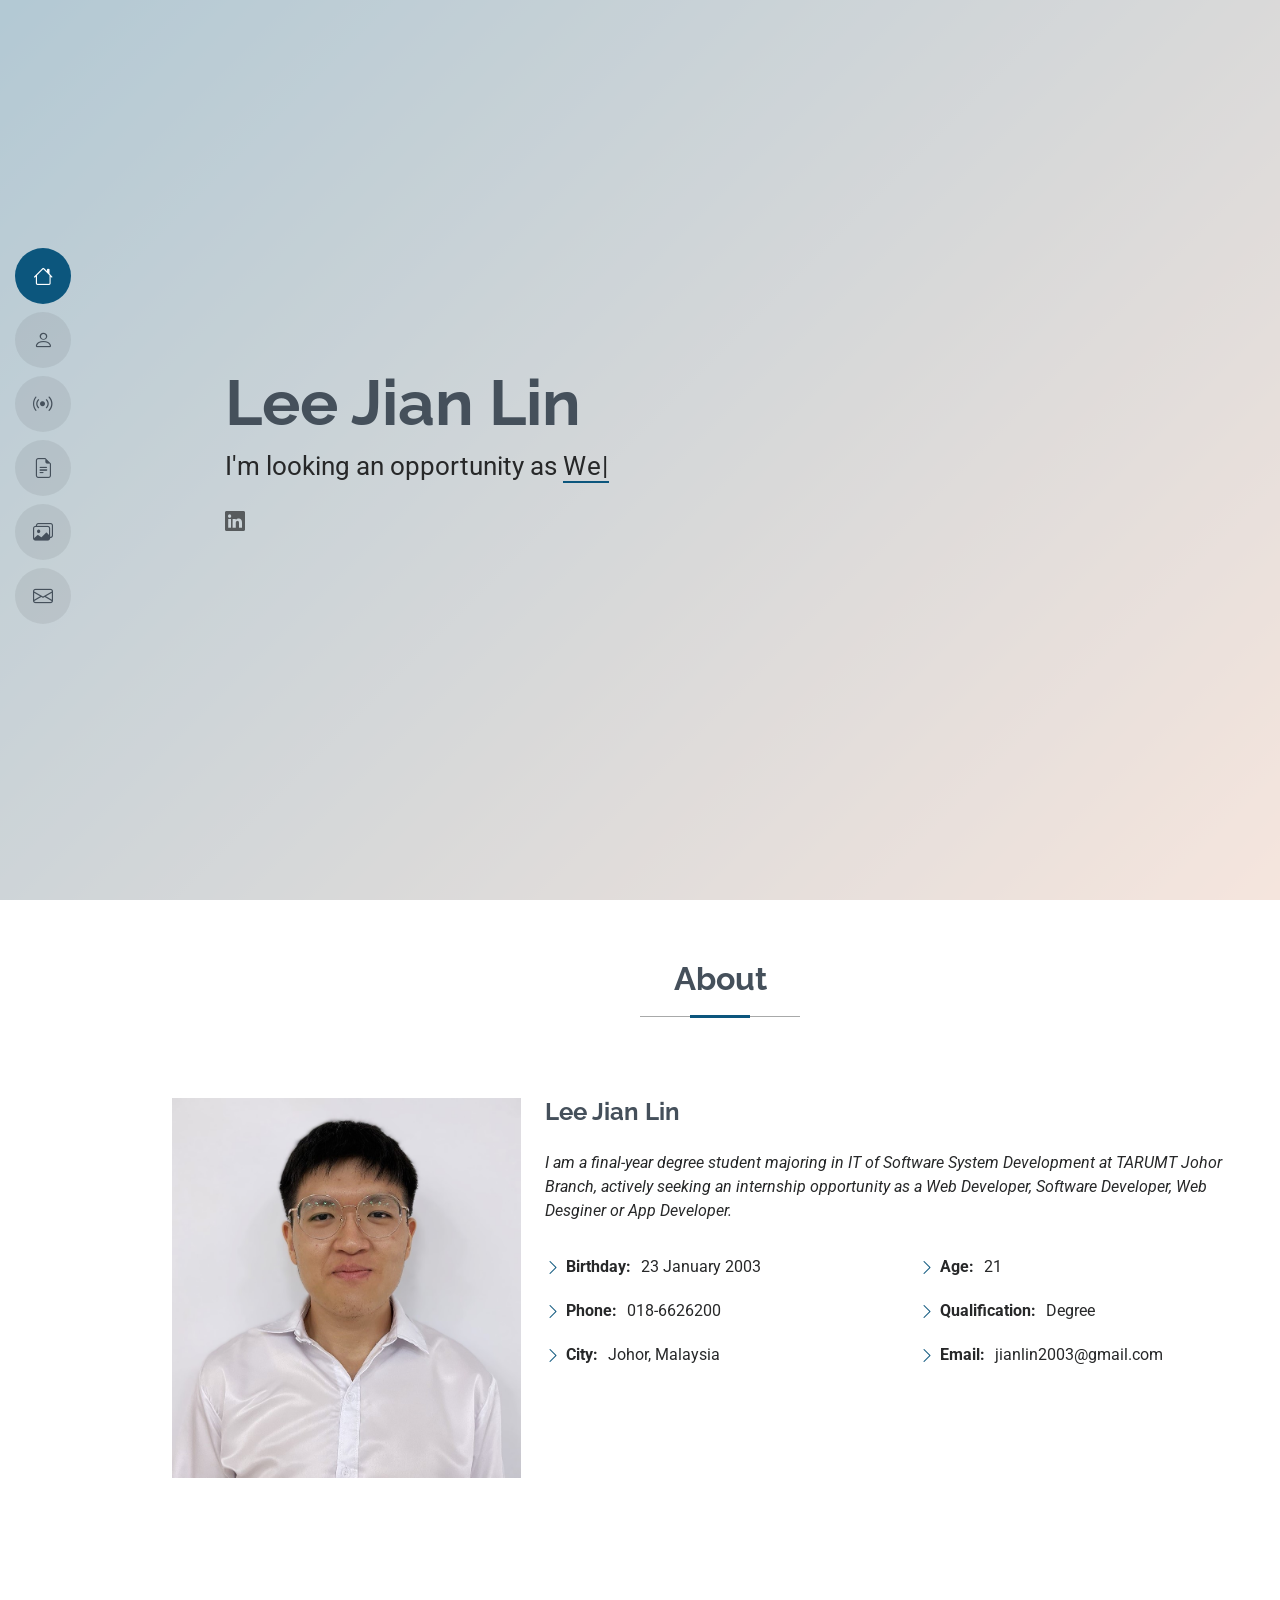
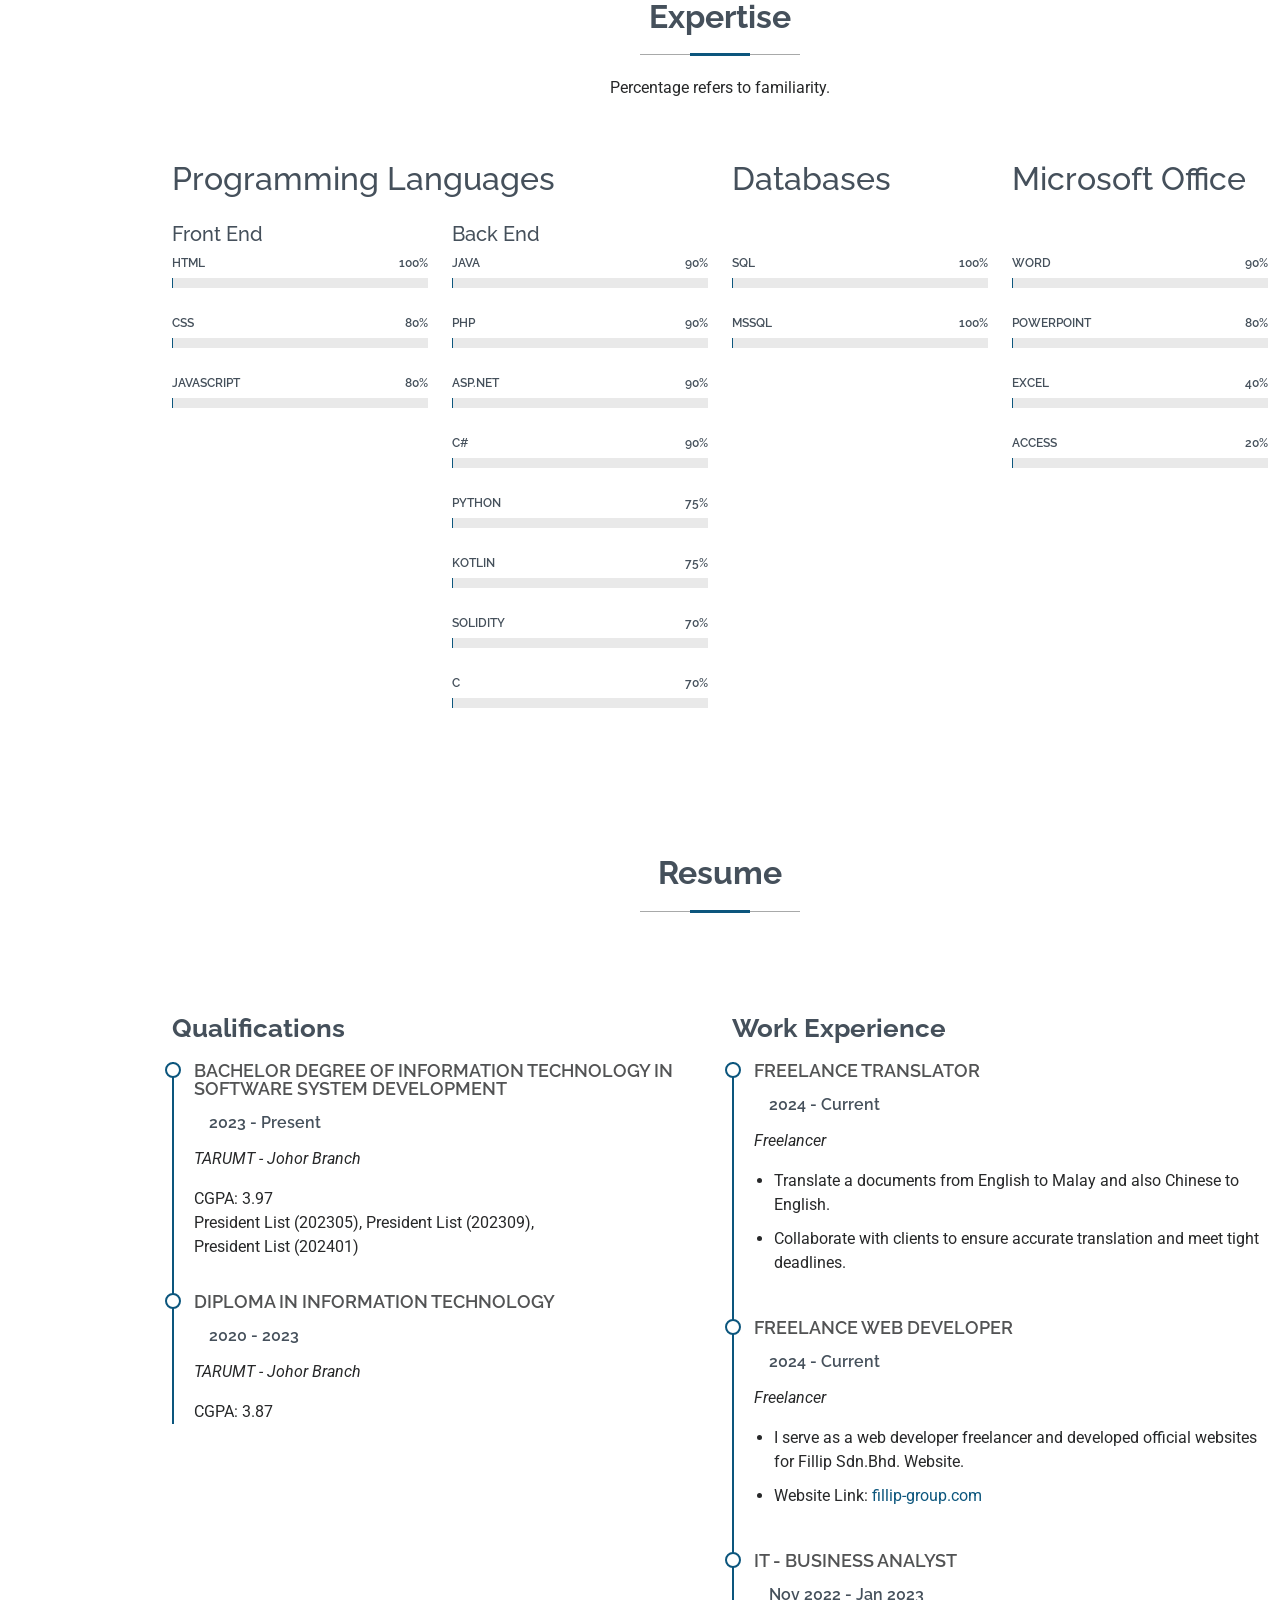
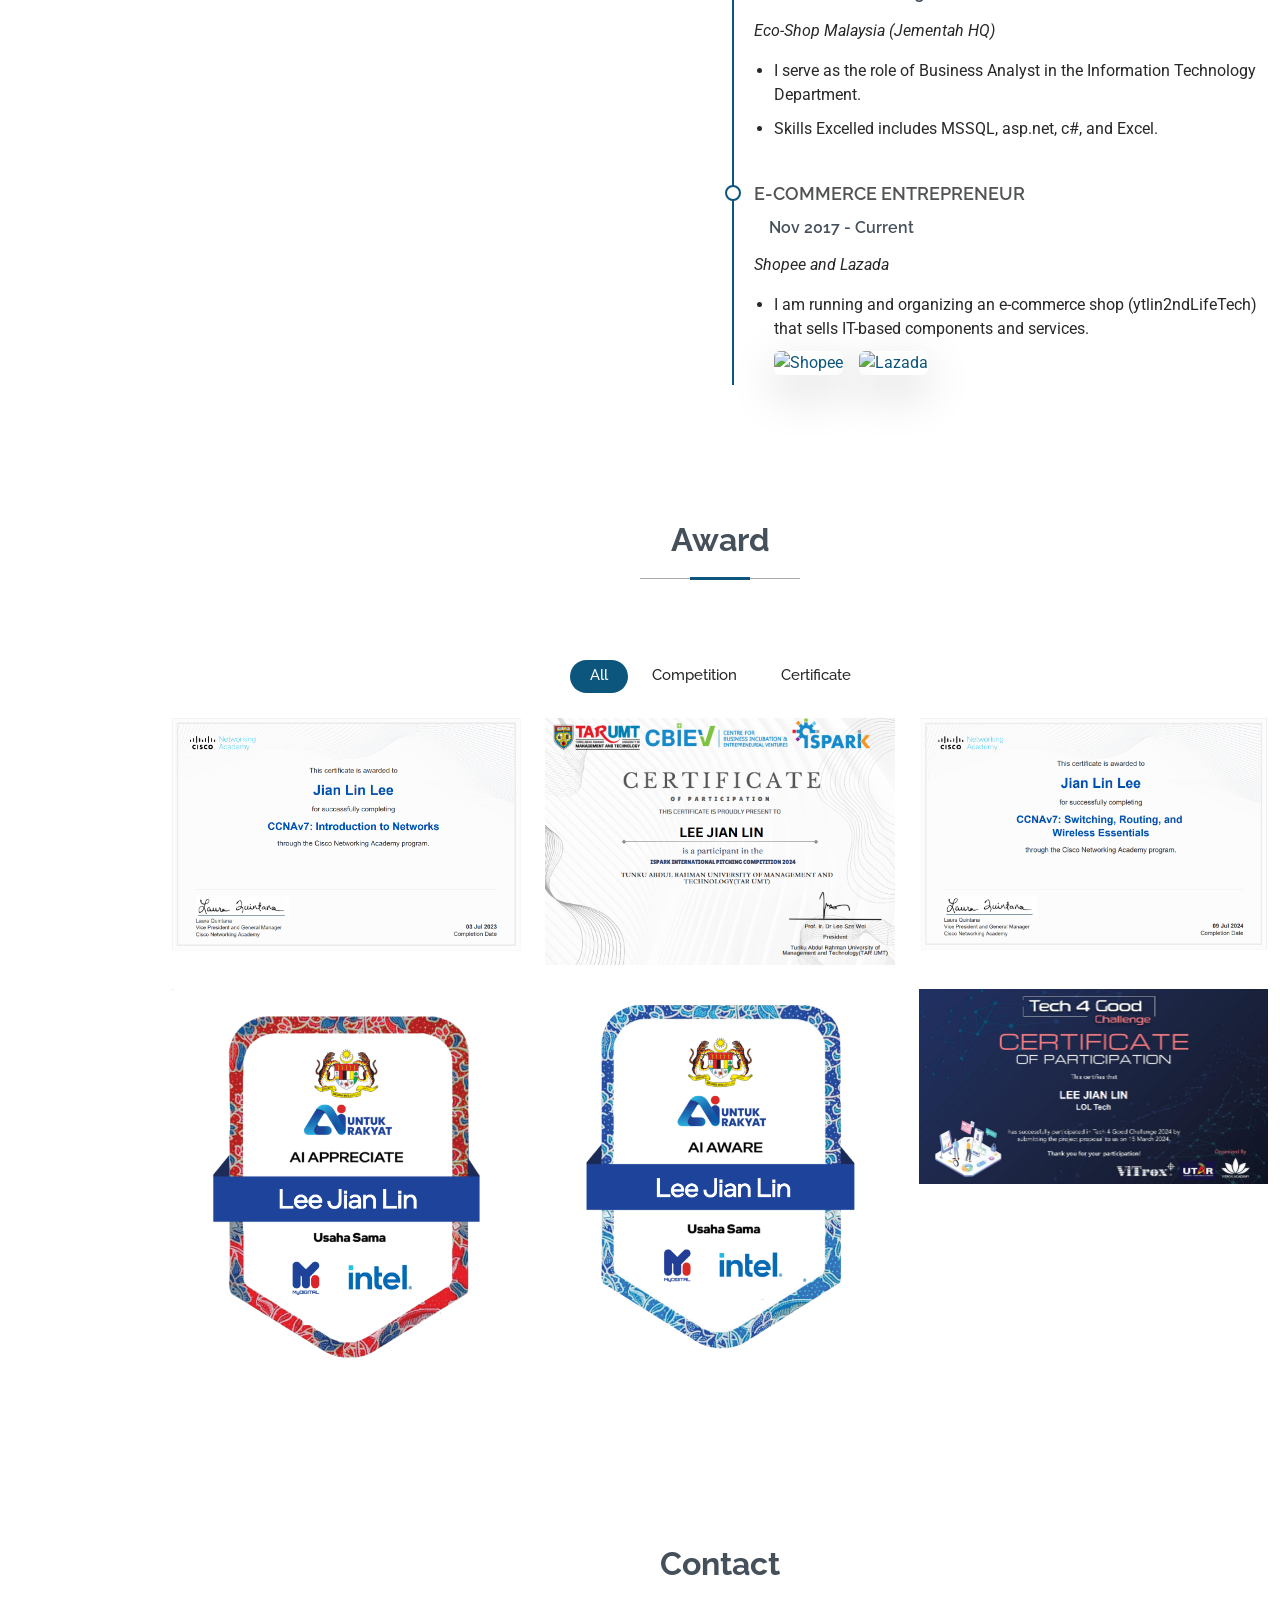
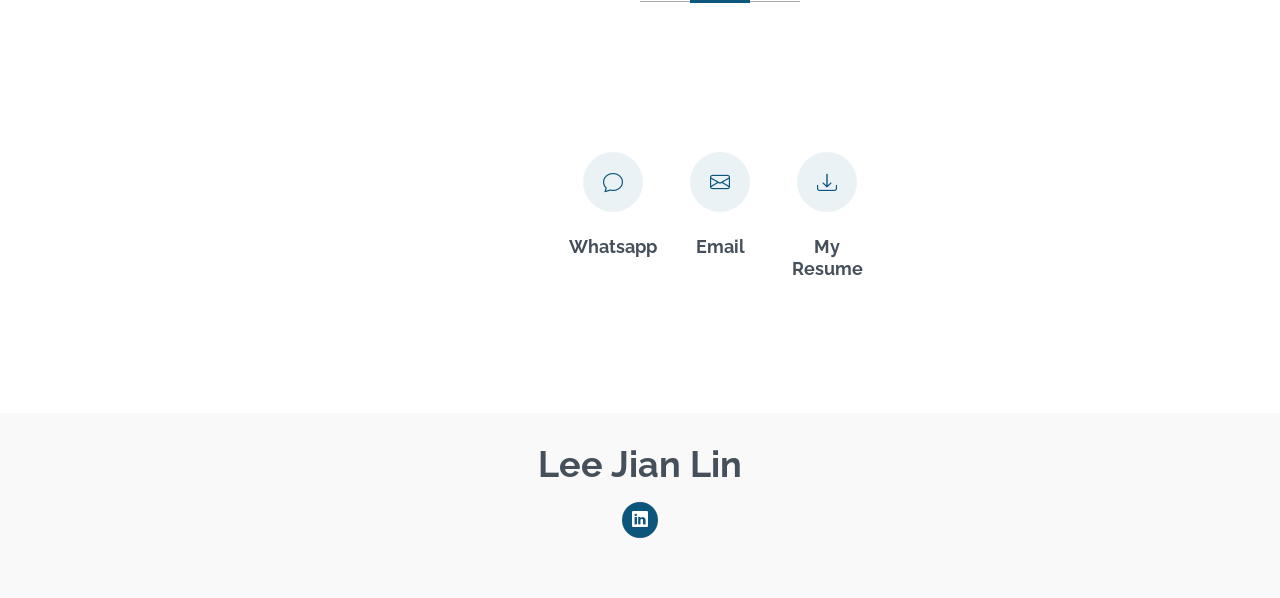
==== index.html @ 66d87996 "path update" ====
<!DOCTYPE html>
<html lang="en">

<head>
  <meta charset="utf-8">
  <meta content="width=device-width, initial-scale=1.0" name="viewport">
  <title>Jian Lin's Resume</title>
  <meta content="" name="description">
  <meta content="" name="keywords">

  <!-- Favicons -->
  <link href="assets/img/Icon.png" rel="icon">
  <!-- <link href="assets/img/apple-touch-icon.png" rel="apple-touch-icon"> -->

  <!-- Fonts -->
  <link href="https://fonts.googleapis.com" rel="preconnect">
  <link href="https://fonts.gstatic.com" rel="preconnect" crossorigin>
  <link
    href="https://fonts.googleapis.com/css2?family=Roboto:ital,wght@0,100;0,300;0,400;0,500;0,700;0,900;1,100;1,300;1,400;1,500;1,700;1,900&family=Poppins:ital,wght@0,100;0,200;0,300;0,400;0,500;0,600;0,700;0,800;0,900;1,100;1,200;1,300;1,400;1,500;1,600;1,700;1,800;1,900&family=Raleway:ital,wght@0,100;0,200;0,300;0,400;0,500;0,600;0,700;0,800;0,900;1,100;1,200;1,300;1,400;1,500;1,600;1,700;1,800;1,900&display=swap"
    rel="stylesheet">

  <!-- Vendor CSS Files -->
  <link href="assets/vendor/bootstrap/css/bootstrap.min.css" rel="stylesheet">
  <link href="assets/vendor/bootstrap-icons/bootstrap-icons.css" rel="stylesheet">
  <link href="assets/vendor/aos/aos.css" rel="stylesheet">
  <link href="assets/vendor/glightbox/css/glightbox.min.css" rel="stylesheet">
  <link href="assets/vendor/swiper/swiper-bundle.min.css" rel="stylesheet">

  <!-- Main CSS File -->
  <link href="assets/css/main.css" rel="stylesheet">

  <!-- =======================================================
  * Template Name: MyResume
  * Template URL: https://bootstrapmade.com/free-html-bootstrap-template-my-resume/
  * Updated: Jun 29 2024 with Bootstrap v5.3.3
  * Author: BootstrapMade.com
  * License: https://bootstrapmade.com/license/
  ======================================================== -->
</head>

<body class="index-page">

  <header id="header" class="header d-flex flex-column justify-content-center">

    <i class="header-toggle d-xl-none bi bi-list"></i>

    <nav id="navmenu" class="navmenu">
      <ul>
        <li><a href="#hero" class="active"><i class="bi bi-house navicon"></i><span>Home</span></a></li>
        <li><a href="#about"><i class="bi bi-person navicon"></i><span>About</span></a></li>
        <li><a href="#exp"><i class="bi bi-broadcast navicon"></i><span>Expertise</span></a></li>
        <li><a href="#resume"><i class="bi bi-file-earmark-text navicon"></i><span>Resume</span></a></li>
        <li><a href="#award"><i class="bi bi-images navicon"></i><span>Award</span></a></li>
        <li><a href="#contact"><i class="bi bi-envelope navicon"></i><span>Contact</span></a></li>
      </ul>
    </nav>

  </header>

  <main class="main">

    <!-- Hero Section -->
    <section id="hero" class="hero section light-background" style="background: linear-gradient(135deg, #0C567C, #EDB79C); min-height: 100vh;">

      <!-- <img src="assets/img/hero-bg.jpg" alt=""> -->

      <div class="container" data-aos="zoom-out">
        <div class="row justify-content-center">
          <div class="col-lg-9">
            <h2>Lee Jian Lin</h2>
            <p>I'm looking an opportunity as <span class="typed"
                data-typed-items="Web Developer, Software Developer, Web Desginer, App Developer">
                Web Developer
              </span>
              <span class="typed-cursor typed-cursor--blink" aria-hidden="true"></span>
            </p>
            <div class="social-links">
              <!-- <a href="#"><i class="bi bi-facebook"></i></a>
              <a href="#"><i class="bi bi-instagram"></i></a> -->
              <a href="https://www.linkedin.com/in/jian-lin-lee-31b68b247"><i class="bi bi-linkedin"></i></a>
            </div>
          </div>
        </div>
      </div>

    </section><!-- /Hero Section -->

    <!-- About Section -->
    <section id="about" class="about section">

      <!-- Section Title -->
      <div class="container section-title" data-aos="fade-up">
        <h2>About</h2>
      </div><!-- End Section Title -->

      <div class="container" data-aos="fade-up" data-aos-delay="100">

        <div class="row gy-4 justify-content-center">
          <div class="col-lg-4">
            <img src="assets/img/profile-img.jpg" class="img-fluid" alt="">
          </div>
          <div class="col-lg-8 content">
            <h2>Lee Jian Lin</h2>
            <p class="fst-italic py-3">
              I am a final-year degree student majoring in IT of Software System Development at TARUMT Johor Branch,
              actively seeking an internship opportunity as a Web Developer, Software Developer, Web Desginer or App
              Developer.
            </p>
            <div class="row">
              <div class="col-lg-6">
                <ul>
                  <li><i class="bi bi-chevron-right"></i> <strong>Birthday:</strong> <span>23 January 2003</span></li>
                  <li><i class="bi bi-chevron-right"></i> <strong>Phone:</strong> <span>018-6626200</span></li>
                  <li><i class="bi bi-chevron-right"></i> <strong>City:</strong> <span>Johor, Malaysia</span></li>
                </ul>
              </div>
              <div class="col-lg-6">
                <ul>
                  <li><i class="bi bi-chevron-right"></i> <strong>Age:</strong> <span>21</span></li>
                  <li><i class="bi bi-chevron-right"></i> <strong>Qualification:</strong> <span>Degree</span></li>
                  <li><i class="bi bi-chevron-right"></i> <strong>Email:</strong> <span>jianlin2003@gmail.com</span>
                  </li>
                </ul>
              </div>
            </div>
          </div>
        </div>

      </div>

    </section><!-- /About Section -->

    <!-- Stats Section -->
    <!-- <section id="stats" class="stats section">

      <div class="container" data-aos="fade-up" data-aos-delay="100">

        <div class="row gy-4">

          <div class="col-lg-3 col-md-6 d-flex flex-column align-items-center">
            <i class="bi bi-emoji-smile"></i>
            <div class="stats-item">
              <span data-purecounter-start="0" data-purecounter-end="232" data-purecounter-duration="1" class="purecounter"></span>
              <p>Happy Clients</p>
            </div>
          </div>

          <div class="col-lg-3 col-md-6 d-flex flex-column align-items-center">
            <i class="bi bi-journal-richtext"></i>
            <div class="stats-item">
              <span data-purecounter-start="0" data-purecounter-end="521" data-purecounter-duration="1" class="purecounter"></span>
              <p>Projects</p>
            </div>
          </div>

          <div class="col-lg-3 col-md-6 d-flex flex-column align-items-center">
            <i class="bi bi-headset"></i>
            <div class="stats-item">
              <span data-purecounter-start="0" data-purecounter-end="1463" data-purecounter-duration="1" class="purecounter"></span>
              <p>Hours Of Support</p>
            </div>
          </div>

          <div class="col-lg-3 col-md-6 d-flex flex-column align-items-center">
            <i class="bi bi-people"></i>
            <div class="stats-item">
              <span data-purecounter-start="0" data-purecounter-end="15" data-purecounter-duration="1" class="purecounter"></span>
              <p>Hard Workers</p>
            </div>
          </div>
        </div>

      </div>

    </section> -->
    <!-- /Stats Section -->

    <!-- Skills Section -->
    <section id="exp" class="skills section">

      <!-- Section Title -->
      <div class="container section-title" data-aos="fade-up">
        <h2>Expertise</h2>
        <p>Percentage refers to familiarity.</p>
      </div><!-- End Section Title -->

      <div class="container" data-aos="fade-up" data-aos-delay="100">

        <div class="row skills-content skills-animation">

          <div class="col-lg-6">

            <h2 class="mb-4">Programming Languages</h2>

            <div class="row">

              <div class="col-lg-6">

                <div class="content">
                  <h5>Front End</h5>
                </div>

                <div class="progress">
                  <span class="skill"><span>HTML</span> <i class="val">100%</i></span>
                  <div class="progress-bar-wrap">
                    <div class="progress-bar" role="progressbar" aria-valuenow="100" aria-valuemin="0"
                      aria-valuemax="100">
                    </div>
                  </div>
                </div><!-- End Skills Item -->

                <div class="progress">
                  <span class="skill"><span>CSS</span> <i class="val">80%</i></span>
                  <div class="progress-bar-wrap">
                    <div class="progress-bar" role="progressbar" aria-valuenow="80" aria-valuemin="0"
                      aria-valuemax="100">
                    </div>
                  </div>
                </div><!-- End Skills Item -->

                <div class="progress">
                  <span class="skill"><span>JavaScript</span> <i class="val">80%</i></span>
                  <div class="progress-bar-wrap">
                    <div class="progress-bar" role="progressbar" aria-valuenow="80" aria-valuemin="0"
                      aria-valuemax="100">
                    </div>
                  </div>
                </div><!-- End Skills Item -->
              </div>

              <div class="col-lg-6">
                <h5>Back End</h5>

                <div class="progress">
                  <span class="skill"><span>Java</span> <i class="val">90%</i></span>
                  <div class="progress-bar-wrap">
                    <div class="progress-bar" role="progressbar" aria-valuenow="90" aria-valuemin="0"
                      aria-valuemax="100">
                    </div>
                  </div>
                </div><!-- End Skills Item -->

                <div class="progress">
                  <span class="skill"><span>Php</span> <i class="val">90%</i></span>
                  <div class="progress-bar-wrap">
                    <div class="progress-bar" role="progressbar" aria-valuenow="90" aria-valuemin="0"
                      aria-valuemax="100">
                    </div>
                  </div>
                </div><!-- End Skills Item -->

                <div class="progress">
                  <span class="skill"><span>ASP.NET</span> <i class="val">90%</i></span>
                  <div class="progress-bar-wrap">
                    <div class="progress-bar" role="progressbar" aria-valuenow="90" aria-valuemin="0"
                      aria-valuemax="100">
                    </div>
                  </div>
                </div><!-- End Skills Item -->

                <div class="progress">
                  <span class="skill"><span>C#</span> <i class="val">90%</i></span>
                  <div class="progress-bar-wrap">
                    <div class="progress-bar" role="progressbar" aria-valuenow="90" aria-valuemin="0"
                      aria-valuemax="100">
                    </div>
                  </div>
                </div><!-- End Skills Item -->

                <div class="progress">
                  <span class="skill"><span>Python</span> <i class="val">75%</i></span>
                  <div class="progress-bar-wrap">
                    <div class="progress-bar" role="progressbar" aria-valuenow="75" aria-valuemin="0"
                      aria-valuemax="100">
                    </div>
                  </div>
                </div><!-- End Skills Item -->

                <div class="progress">
                  <span class="skill"><span>Kotlin</span> <i class="val">75%</i></span>
                  <div class="progress-bar-wrap">
                    <div class="progress-bar" role="progressbar" aria-valuenow="75" aria-valuemin="0"
                      aria-valuemax="100">
                    </div>
                  </div>
                </div><!-- End Skills Item -->

                <div class="progress">
                  <span class="skill"><span>Solidity</span> <i class="val">70%</i></span>
                  <div class="progress-bar-wrap">
                    <div class="progress-bar" role="progressbar" aria-valuenow="70" aria-valuemin="0"
                      aria-valuemax="100">
                    </div>
                  </div>
                </div><!-- End Skills Item -->

                <div class="progress">
                  <span class="skill"><span>C</span> <i class="val">70%</i></span>
                  <div class="progress-bar-wrap">
                    <div class="progress-bar" role="progressbar" aria-valuenow="70" aria-valuemin="0"
                      aria-valuemax="100">
                    </div>
                  </div>
                </div><!-- End Skills Item -->

              </div>
            </div>

          </div>

          <div class="col-lg-3">

            <h2 class="mb-4">Databases</h2>

            <div class="content">
              <h5>&nbsp;</h5>
            </div>

            <div class="progress">
              <span class="skill"><span>SQL</span> <i class="val">100%</i></span>
              <div class="progress-bar-wrap">
                <div class="progress-bar" role="progressbar" aria-valuenow="100" aria-valuemin="0" aria-valuemax="100">
                </div>
              </div>
            </div><!-- End Skills Item -->

            <div class="progress">
              <span class="skill"><span>MSSQL</span> <i class="val">100%</i></span>
              <div class="progress-bar-wrap">
                <div class="progress-bar" role="progressbar" aria-valuenow="100" aria-valuemin="0" aria-valuemax="100">
                </div>
              </div>
            </div><!-- End Skills Item -->

          </div>

          <div class="col-lg-3">
            <h2 class="mb-4">Microsoft Office</h2>

            <div class="content">
              <h5>&nbsp;</h5>
            </div>

            <div class="progress">
              <span class="skill"><span>Word</span> <i class="val">90%</i></span>
              <div class="progress-bar-wrap">
                <div class="progress-bar" role="progressbar" aria-valuenow="90" aria-valuemin="0" aria-valuemax="100">
                </div>
              </div>
            </div><!-- End Skills Item -->

            <div class="progress">
              <span class="skill"><span>PowerPoint</span> <i class="val">80%</i></span>
              <div class="progress-bar-wrap">
                <div class="progress-bar" role="progressbar" aria-valuenow="80" aria-valuemin="0" aria-valuemax="100">
                </div>
              </div>
            </div><!-- End Skills Item -->

            <div class="progress">
              <span class="skill"><span>Excel</span> <i class="val">40%</i></span>
              <div class="progress-bar-wrap">
                <div class="progress-bar" role="progressbar" aria-valuenow="40" aria-valuemin="0" aria-valuemax="100">
                </div>
              </div>
            </div><!-- End Skills Item -->

            <div class="progress">
              <span class="skill"><span>Access</span> <i class="val">20%</i></span>
              <div class="progress-bar-wrap">
                <div class="progress-bar" role="progressbar" aria-valuenow="20" aria-valuemin="0" aria-valuemax="100">
                </div>
              </div>
            </div><!-- End Skills Item -->
          </div>


        </div>

      </div>

    </section><!-- /Skills Section -->

    <!-- Resume Section -->
    <section id="resume" class="resume section">

      <!-- Section Title -->
      <div class="container section-title" data-aos="fade-up">
        <h2>Resume</h2>
      </div><!-- End Section Title -->

      <div class="container">

        <div class="row">

          <div class="col-lg-6" data-aos="fade-up" data-aos-delay="100">

            <h3 class="resume-title">Qualifications</h3>
            <div class="resume-item">
              <h4>Bachelor Degree of Information Technology in Software System Development</h4>
              <h5>2023 - Present</h5>
              <p><em>TARUMT - Johor Branch</em></p>
              <p>
                CGPA: 3.97
                <br />
                President List (202305),
                President List (202309), <br />
                President List (202401)
              </p>
            </div><!-- Edn Resume Item -->

            <div class="resume-item">
              <h4>Diploma In Information Technology</h4>
              <h5>2020 - 2023</h5>
              <p><em>TARUMT - Johor Branch</em></p>
              <p>
                CGPA: 3.87
              </p>
            </div><!-- Edn Resume Item -->

          </div>

          <div class="col-lg-6" data-aos="fade-up" data-aos-delay="200">
            <h3 class="resume-title">Work Experience</h3>
            <div class="resume-item">
              <h4>Freelance Translator</h4>
              <h5>2024 - Current</h5>
              <p><em>Freelancer</em></p>
              <ul>
                <li>
                  Translate a documents from English to Malay and also Chinese to English.
                </li>
                <li>
                  Collaborate with clients to ensure accurate translation and meet tight deadlines.
                </li>
              </ul>
            </div><!-- Edn Resume Item -->

            <div class="resume-item">
              <h4>Freelance Web Developer</h4>
              <h5>2024 - Current</h5>
              <p><em>Freelancer</em></p>
              <ul>
                <li>
                  I serve as a web developer freelancer and developed official websites for Fillip Sdn.Bhd. Website.
                </li>
                <li>
                  Website Link: <a href="https://fillip-group.com/">fillip-group.com</a>
                </li>
              </ul>
            </div><!-- Edn Resume Item -->

            <div class="resume-item">
              <h4>IT - Business Analyst</h4>
              <h5>Nov 2022 - Jan 2023</h5>
              <p><em>Eco-Shop Malaysia (Jementah HQ)</em></p>
              <ul>
                <li>
                  I serve as the role of Business Analyst in the Information Technology Department.
                </li>
                <li>
                  Skills Excelled includes MSSQL, asp.net, c#, and Excel.
                </li>
              </ul>
            </div><!-- Edn Resume Item -->

            <div class="resume-item">
              <h4>E-commerce Entrepreneur</h4>
              <h5>Nov 2017 - Current</h5>
              <p><em>Shopee and Lazada</em></p>
              <ul>
                <li>
                  I am running and organizing an e-commerce shop (ytlin2ndLifeTech) that sells IT-based components and
                  services.
                </li>
                <li class="d-flex align-items-center">
                  <a href="https://shopee.com.my/shop/44208872" target="_blank" class="me-3">
                    <img
                      src="https://static.vecteezy.com/system/resources/previews/028/766/369/original/shopee-icon-symbol-free-png.png"
                      alt="Shopee" width="60" height="60" class="shadow-lg rounded">
                  </a>
                  <a href="https://www.lazada.com.my/" target="_blank">
                    <img src="https://vtlogo.com/wp-content/uploads/2020/11/lazada-group-vector-logo-small.png"
                      alt="Lazada" width="60" height="60" class="shadow-lg rounded">
                  </a>
                </li>
              </ul>
            </div>

          </div>

        </div>

      </div>

    </section><!-- /Resume Section -->

    <!-- Portfolio Section -->
    <section id="award" class="portfolio section">

      <!-- Section Title -->
      <div class="container section-title" data-aos="fade-up">
        <h2>Award</h2>
      </div><!-- End Section Title -->

      <div class="container">

        <div class="isotope-layout" data-default-filter="*" data-layout="masonry" data-sort="original-order">

          <ul class="portfolio-filters isotope-filters" data-aos="fade-up" data-aos-delay="100">
            <li data-filter="*" class="filter-active">All</li>
            <li data-filter=".filter-competition">Competition</li>
            <li data-filter=".filter-certificate">Certificate</li>
            <!-- <li data-filter=".filter-other">Other</li> -->
          </ul>
          <!-- End Portfolio Filters -->

          <div class="row gy-4 isotope-container" data-aos="fade-up" data-aos-delay="200">

            <div class="col-lg-4 col-md-6 portfolio-item isotope-item filter-certificate">
              <a href="assets/img/FundamentalsOfComputerNetworks.png" title="(CCNA) Introduction to Networks (2023)"
                data-gallery="portfolio-gallery-certificate" class="glightbox preview-link">
                <img src="assets/img/FundamentalsOfComputerNetworks.png" class="img-fluid" alt="">
              </a>
              <div class="portfolio-info">
                <h4>(CCNA) Introduction to Networks (2023)</h4>
                <p>Cisco Networking Academy</p>
              </div>
            </div>
            <!-- End Portfolio Item -->

            <div class="col-lg-4 col-md-6 portfolio-item isotope-item filter-competition">
              <a href="assets/img/Ispark.png" title="Ispark International Pitching Competition 2024"
                data-gallery="portfolio-gallery-competition" class="glightbox preview-link">
                <img src="assets/img/Ispark.png" class="img-fluid" alt="">
              </a>
              <div class="portfolio-info">
                <h4>Ispark International Pitching Competition 2024</h4>
                <p>Tunku Abdul Rahman University of Management and Technology</p>
              </div>
            </div>
            <!-- End Portfolio Item -->

            <div class="col-lg-4 col-md-6 portfolio-item isotope-item filter-certificate">
              <a href="assets/img/SwitchingAndRouting.png"
                title="(CCNAv7) Switching, Routing, and Wireless Essentials (2024)"
                data-gallery="portfolio-gallery-certificate" class="glightbox preview-link">
                <img src="assets/img/SwitchingAndRouting.png" class="img-fluid" alt="">
              </a>
              <div class="portfolio-info">
                <h4>(CCNAv7) Switching, Routing, and Wireless Essentials (2024)</h4>
                <p>Cisco Networking Academy</p>
              </div>
            </div>
            <!-- End Portfolio Item -->

            <div class="col-lg-4 col-md-6 portfolio-item isotope-item filter-certificate">
              <a href="assets/img/AIAppreciate.png" title="AI Appreciate Certificate (2024)"
                data-gallery="portfolio-gallery-certificate" class="glightbox preview-link">
                <img src="assets/img/AIAppreciate.png" class="img-fluid" alt="">
              </a>
              <div class="portfolio-info">
                <h4>AI Appreciate Certificate (2024)</h4>
                <p>MyDigital & Intel</p>
              </div>
            </div>
            <!-- End Portfolio Item -->

            <div class="col-lg-4 col-md-6 portfolio-item isotope-item filter-certificate">
              <a href="assets/img/AIAware.png" title="AI Aware Certificate (2024)"
                data-gallery="portfolio-gallery-certificate" class="glightbox preview-link">
                <img src="assets/img/AIAware.png" class="img-fluid" alt="">
              </a>
              <div class="portfolio-info">
                <h4>AI Aware Certificate (2024)</h4>
                <p>MyDigital & Intel</p>
              </div>
            </div>
            <!-- End Portfolio Item -->

            <div class="col-lg-4 col-md-6 portfolio-item isotope-item filter-competition">
              <a href="assets/img/Tech4GoodChallenge.png" title="Tech 4 Good Challenge (2024)"
                data-gallery="portfolio-gallery-competition" class="glightbox preview-link">
                <img src="assets/img/Tech4GoodChallenge.png" class="img-fluid" alt="">
              </a>
              <div class="portfolio-info">
                <h4>Tech 4 Good Challenge (2024)</h4>
                <p>Vitrox Academy & UTAR</p>
              </div>
            </div>
            <!-- End Portfolio Item -->

            <div class="col-lg-4 col-md-6 portfolio-item isotope-item filter-certificate">
              <a href="https://images.credly.com/size/720x720/images/2f7b0627-48a0-4894-8d46-3245bdfe0463/image.png"
                title="AWS Academy Cloud Foundations" data-gallery="portfolio-gallery-certificate"
                class="glightbox preview-link">
                <img src="https://images.credly.com/size/720x720/images/2f7b0627-48a0-4894-8d46-3245bdfe0463/image.png"
                  class="img-fluid" alt="">
              </a>
              <div class="portfolio-info">
                <h4>AWS Academy Cloud Foundations</h4>
                <p>Amazon Web Services Training and Certification</p>
              </div>
            </div>
            <!-- End Portfolio Item -->


            <!-- <div class="col-lg-4 col-md-6 portfolio-item isotope-item filter-certificate">
              <img src="assets/img/masonry-portfolio/masonry-portfolio-8.jpg" class="img-fluid" alt="">
              <div class="portfolio-info">
                <h4>Product 3</h4>
                <p>Lorem ipsum, dolor sit</p>
                <a href="assets/img/masonry-portfolio/masonry-portfolio-8.jpg" title="Product 3"
                  data-gallery="portfolio-gallery-product" class="glightbox preview-link"><i
                    class="bi bi-zoom-in"></i></a>                
              </div>
            </div> -->

            <!-- <div class="col-lg-4 col-md-6 portfolio-item isotope-item filter-other">
              <img src="assets/img/masonry-portfolio/masonry-portfolio-9.jpg" class="img-fluid" alt="">
              <div class="portfolio-info">
                <h4>Branding 3</h4>
                <p>Lorem ipsum, dolor sit</p>
                <a href="assets/img/masonry-portfolio/masonry-portfolio-9.jpg" title="Branding 2"
                  data-gallery="portfolio-gallery-branding" class="glightbox preview-link"><i
                    class="bi bi-zoom-in"></i></a>                
              </div>
            </div> -->

          </div><!-- End Portfolio Container -->

        </div>

      </div>

    </section><!-- /Portfolio Section -->

    <!-- Contact Section -->
    <section id="contact" class="contact section">

      <!-- Section Title -->
      <div class="container section-title" data-aos="fade-up">
        <h2>Contact</h2>
      </div><!-- End Section Title -->

      <div class="container d-flex justify-content-center align-items-center" style="min-height: 30vh;" data-aos="fade"
        data-aos-delay="100">
        <div class="row gy-4">

          <!-- WhatsApp Me -->
          <div class="col-md-4"> <!-- 3 equal columns on larger screens -->
            <div class="info-item d-flex flex-column align-items-center " data-aos="fade-up" data-aos-delay="300">
              <a href="https://wa.me/+60186626200" target="_blank" class="d-flex flex-column align-items-center">
                <i class="bi bi-chat flex-shrink-0 mb-4"></i>
              </a>
              <div>
                <h3 class="text-center">Whatsapp</h3>
              </div>
            </div><!-- End Info Item -->
          </div>

          <!-- Email Me -->
          <div class="col-md-4">
            <div class="info-item d-flex flex-column align-items-center" data-aos="fade-up" data-aos-delay="400">
              <a href="mailto:jianlin2003@gmail.com" target="_blank" class="d-flex flex-column align-items-center">
                <i class="bi bi-envelope flex-shrink-0 mb-4"></i>
              </a>
              <div>
                <h3 class="text-center">Email</h3>
              </div>
            </div><!-- End Info Item -->
          </div>

          <!-- Download Resume -->
          <div class="col-md-4">
            <div class="info-item d-flex flex-column align-items-center" data-aos="fade-up" data-aos-delay="500">
              <a href="assets/resume/Lee_Jian_Lin_Resume.pdf" download="Lee_Jian_Lin_Resume"
                class="d-flex flex-column align-items-center">
                <i class="bi bi-download flex-shrink-0 mb-4"></i>
              </a>
              <div>
                <h3 class="text-center">My Resume</h3>
              </div>
            </div><!-- End Download Item -->
          </div>

        </div>
      </div>

    </section><!-- /Contact Section -->



  </main>

  <footer id="footer" class="footer position-relative light-background">
    <div class="container">
      <h3 class="sitename">Lee Jian Lin</h3>
      <div class="social-links d-flex justify-content-center">
        <!-- <a href=""><i class="bi bi-facebook"></i></a>
        <a href=""><i class="bi bi-instagram"></i></a> -->
        <a href="https://www.linkedin.com/in/jian-lin-lee-31b68b247"><i class="bi bi-linkedin"></i></a>
      </div>
      <div class="container" style="display: none;">
        <div class="copyright">
          <span>Copyright</span> <strong class="px-1 sitename">Alex Smith</strong> <span>All Rights Reserved</span>
        </div>
        <div class="credits">
          <!-- All the links in the footer should remain intact. -->
          <!-- You can delete the links only if you've purchased the pro version. -->
          <!-- Licensing information: https://bootstrapmade.com/license/ -->
          <!-- Purchase the pro version with working PHP/AJAX contact form: [buy-url] -->
          Designed by <a href="https://bootstrapmade.com/">BootstrapMade</a>
        </div>
      </div>
    </div>
  </footer>

  <!-- Scroll Top -->
  <a href="#" id="scroll-top" class="scroll-top d-flex align-items-center justify-content-center"><i
      class="bi bi-arrow-up-short"></i></a>

  <!-- Preloader -->
  <div id="preloader"></div>

  <!-- Vendor JS Files -->
  <script src="assets/vendor/bootstrap/js/bootstrap.bundle.min.js"></script>
  <script src="assets/vendor/php-email-form/validate.js"></script>
  <script src="assets/vendor/aos/aos.js"></script>
  <script src="assets/vendor/typed.js/typed.umd.js"></script>
  <script src="assets/vendor/purecounter/purecounter_vanilla.js"></script>
  <script src="assets/vendor/waypoints/noframework.waypoints.js"></script>
  <script src="assets/vendor/glightbox/js/glightbox.min.js"></script>
  <script src="assets/vendor/imagesloaded/imagesloaded.pkgd.min.js"></script>
  <script src="assets/vendor/isotope-layout/isotope.pkgd.min.js"></script>
  <script src="assets/vendor/swiper/swiper-bundle.min.js"></script>

  <!-- Main JS File -->
  <script src="assets/js/main.js"></script>

</body>

</html>
---- assets/css/main.css ----
/**
* Template Name: MyResume
* Template URL: https://bootstrapmade.com/free-html-bootstrap-template-my-resume/
* Updated: Jun 29 2024 with Bootstrap v5.3.3
* Author: BootstrapMade.com
* License: https://bootstrapmade.com/license/
*/

/*--------------------------------------------------------------
# Font & Color Variables
# Help: https://bootstrapmade.com/color-system/
--------------------------------------------------------------*/
/* Fonts */
:root {
  --default-font: "Roboto",  system-ui, -apple-system, "Segoe UI", Roboto, "Helvetica Neue", Arial, "Noto Sans", "Liberation Sans", sans-serif, "Apple Color Emoji", "Segoe UI Emoji", "Segoe UI Symbol", "Noto Color Emoji";
  --heading-font: "Raleway",  sans-serif;
  --nav-font: "Poppins",  sans-serif;
}

/* Global Colors - The following color variables are used throughout the website. Updating them here will change the color scheme of the entire website */
:root { 
  --background-color: #ffffff; /* Background color for the entire website, including individual sections */
  --default-color: #272829; /* Default color used for the majority of the text content across the entire website */
  --heading-color: #45505b; /* Color for headings, subheadings and title throughout the website */
  --accent-color: #0C567D; /* Accent color that represents your brand on the website. It's used for buttons, links, and other elements that need to stand out */
  --surface-color: #ffffff; /* The surface color is used as a background of boxed elements within sections, such as cards, icon boxes, or other elements that require a visual separation from the global background. */
  --contrast-color: #ffffff; /* Contrast color for text, ensuring readability against backgrounds of accent, heading, or default colors. */
}

/* Nav Menu Colors - The following color variables are used specifically for the navigation menu. They are separate from the global colors to allow for more customization options */
:root {
  --nav-color: #45505b;  /* The default color of the main navmenu links */
  --nav-hover-color: #0C567D; /* Applied to main navmenu links when they are hovered over or active */
  --nav-mobile-background-color: #ffffff; /* Used as the background color for mobile navigation menu */
  --nav-dropdown-background-color: #ffffff; /* Used as the background color for dropdown items that appear when hovering over primary navigation items */
  --nav-dropdown-color: #212529; /* Used for navigation links of the dropdown items in the navigation menu. */
  --nav-dropdown-hover-color: #0C567D; /* Similar to --nav-hover-color, this color is applied to dropdown navigation links when they are hovered over. */
}

/* Color Presets - These classes override global colors when applied to any section or element, providing reuse of the sam color scheme. */

.light-background {
  --background-color: #f9f9f9;
  --surface-color: #ffffff;
}

.dark-background {
  --background-color: #060606;
  --default-color: #ffffff;
  --heading-color: #ffffff;
  --surface-color: #252525;
  --contrast-color: #ffffff;
}

/* Smooth scroll */
:root {
  scroll-behavior: smooth;
}

/*--------------------------------------------------------------
# General Styling & Shared Classes
--------------------------------------------------------------*/
body {
  color: var(--default-color);
  background-color: var(--background-color);
  font-family: var(--default-font);
}

a {
  color: var(--accent-color);
  text-decoration: none;
  transition: 0.3s;
}

a:hover {
  color: color-mix(in srgb, var(--accent-color), transparent 25%);
  text-decoration: none;
}

h1,
h2,
h3,
h4,
h5,
h6 {
  color: var(--heading-color);
  font-family: var(--heading-font);
}

/* PHP Email Form Messages
------------------------------*/
.php-email-form .error-message {
  display: none;
  background: #df1529;
  color: #ffffff;
  text-align: left;
  padding: 15px;
  margin-bottom: 24px;
  font-weight: 600;
}

.php-email-form .sent-message {
  display: none;
  color: #ffffff;
  background: #059652;
  text-align: center;
  padding: 15px;
  margin-bottom: 24px;
  font-weight: 600;
}

.php-email-form .loading {
  display: none;
  background: var(--surface-color);
  text-align: center;
  padding: 15px;
  margin-bottom: 24px;
}

.php-email-form .loading:before {
  content: "";
  display: inline-block;
  border-radius: 50%;
  width: 24px;
  height: 24px;
  margin: 0 10px -6px 0;
  border: 3px solid var(--accent-color);
  border-top-color: var(--surface-color);
  animation: php-email-form-loading 1s linear infinite;
}

@keyframes php-email-form-loading {
  0% {
    transform: rotate(0deg);
  }

  100% {
    transform: rotate(360deg);
  }
}

/*--------------------------------------------------------------
# Global Header
--------------------------------------------------------------*/
.header {
  color: var(--default-color);
  position: fixed;
  top: 0;
  left: 0;
  bottom: 0;
  padding: 0 15px;
  transition: all ease-in-out 0.3s;
  overflow-y: auto;
  z-index: 997;
  min-width: 200px;
}

@media (max-width: 1199px) {
  .header {
    background-color: var(--background-color);
    border-right: 1px solid color-mix(in srgb, var(--default-color), transparent 90%);
    width: 300px;
    left: -100%;
  }
}

@media (min-width: 1200px) and (max-width: 1600px) {
  .header~main {
    margin-left: 160px;
  }

  .header~main .hero {
    margin-left: -160px;
    width: 100vw;
  }
}

.header.header-show {
  left: 0;
}

.header .header-toggle {
  color: var(--contrast-color);
  background-color: var(--accent-color);
  font-size: 22px;
  display: flex;
  align-items: center;
  justify-content: center;
  width: 40px;
  height: 40px;
  border-radius: 50%;
  cursor: pointer;
  position: fixed;
  top: 15px;
  right: 15px;
  z-index: 9999;
  transition: background-color 0.3s;
}

.header .header-toggle:hover {
  color: var(--contrast-color);
  background-color: color-mix(in srgb, var(--accent-color) 90%, white 15%);
}

/*--------------------------------------------------------------
# Navigation Menu
--------------------------------------------------------------*/
.navmenu {
  padding: 0;
  z-index: 9997;
}

.navmenu ul {
  list-style: none;
  padding: 0 0 20px 0;
  margin: 0;
  width: 140px;
}

.navmenu a,
.navmenu a:focus {
  color: var(--nav-color);
  font-family: var(--nav-font);
  display: flex;
  align-items: center;
  padding: 10px 18px;
  margin-bottom: 8px;
  font-size: 15px;
  border-radius: 50px;
  background: color-mix(in srgb, var(--default-color), transparent 92%);
  height: 56px;
  width: 100%;
  overflow: hidden;
  transition: 0.3s;
}

.navmenu a i,
.navmenu a:focus i {
  font-size: 20px;
}

.navmenu a span,
.navmenu a:focus span {
  padding: 0 5px 0 7px;
}

@media (min-width: 992px) {

  .navmenu a,
  .navmenu a:focus {
    max-width: 56px;
  }

  .navmenu a span,
  .navmenu a:focus span {
    display: none;
  }
}

.navmenu a:hover,
.navmenu .active,
.navmenu .active:focus,
.navmenu li:hover>a {
  color: var(--contrast-color);
  background: var(--nav-hover-color);
}

.navmenu a:hover,
.navmenu li:hover>a {
  max-width: 100%;
  color: var(--contrast-color);
}

.navmenu a:hover span,
.navmenu li:hover>a span {
  display: block;
}

/*--------------------------------------------------------------
# Global Footer
--------------------------------------------------------------*/
.footer {
  color: var(--default-color);
  background-color: var(--background-color);
  font-size: 14px;
  text-align: center;
  padding: 30px 0;
  position: relative;
}

.footer h3 {
  font-size: 36px;
  font-weight: 700;
  position: relative;
  padding: 0;
  margin: 0 0 15px 0;
}

.footer p {
  font-size: 15;
  font-style: italic;
  padding: 0;
  margin: 0 0 30px 0;
}

.footer .social-links {
  margin: 0 0 30px 0;
}

.footer .social-links a {
  font-size: 16px;
  display: flex;
  align-items: center;
  justify-content: center;
  background: var(--accent-color);
  color: var(--contrast-color);
  line-height: 1;
  margin: 0 4px;
  border-radius: 50%;
  text-align: center;
  width: 36px;
  height: 36px;
  transition: 0.3s;
}

.footer .social-links a:hover {
  background: color-mix(in srgb, var(--accent-color), transparent 20%);
  text-decoration: none;
}

.footer .copyright {
  padding-top: 25px;
  border-top: 1px solid color-mix(in srgb, var(--default-color), transparent 90%);
}

.footer .credits {
  font-size: 13px;
  padding-top: 5px;
}

/*--------------------------------------------------------------
# Preloader
--------------------------------------------------------------*/
#preloader {
  position: fixed;
  inset: 0;
  z-index: 999999;
  overflow: hidden;
  background: var(--background-color);
  transition: all 0.6s ease-out;
}

#preloader:before {
  content: "";
  position: fixed;
  top: calc(50% - 30px);
  left: calc(50% - 30px);
  border: 6px solid #ffffff;
  border-color: var(--accent-color) transparent var(--accent-color) transparent;
  border-radius: 50%;
  width: 60px;
  height: 60px;
  animation: animate-preloader 1.5s linear infinite;
}

@keyframes animate-preloader {
  0% {
    transform: rotate(0deg);
  }

  100% {
    transform: rotate(360deg);
  }
}

/*--------------------------------------------------------------
# Scroll Top Button
--------------------------------------------------------------*/
.scroll-top {
  position: fixed;
  visibility: hidden;
  opacity: 0;
  right: 15px;
  bottom: -15px;
  z-index: 99999;
  background-color: var(--accent-color);
  width: 44px;
  height: 44px;
  border-radius: 50px;
  transition: all 0.4s;
}

.scroll-top i {
  font-size: 24px;
  color: var(--contrast-color);
  line-height: 0;
}

.scroll-top:hover {
  background-color: color-mix(in srgb, var(--accent-color), transparent 20%);
  color: var(--contrast-color);
}

.scroll-top.active {
  visibility: visible;
  opacity: 1;
  bottom: 15px;
}

/*--------------------------------------------------------------
# Disable aos animation delay on mobile devices
--------------------------------------------------------------*/
@media screen and (max-width: 768px) {
  [data-aos-delay] {
    transition-delay: 0 !important;
  }
}

/*--------------------------------------------------------------
# Global Page Titles & Breadcrumbs
--------------------------------------------------------------*/
.page-title {
  --background-color: color-mix(in srgb, var(--default-color), transparent 96%);
  color: var(--default-color);
  background-color: var(--background-color);
  padding: 20px 0;
  position: relative;
}

.page-title h1 {
  font-size: 28px;
  font-weight: 700;
  margin: 0;
}

.page-title .breadcrumbs ol {
  display: flex;
  flex-wrap: wrap;
  list-style: none;
  padding: 0 0 10px 0;
  margin: 0;
  font-size: 14px;
  font-weight: 400;
}

.page-title .breadcrumbs ol li+li {
  padding-left: 10px;
}

.page-title .breadcrumbs ol li+li::before {
  content: "/";
  display: inline-block;
  padding-right: 10px;
  color: color-mix(in srgb, var(--default-color), transparent 70%);
}

/*--------------------------------------------------------------
# Global Sections
--------------------------------------------------------------*/
section,
.section {
  color: var(--default-color);
  background-color: var(--background-color);
  padding: 60px 0;
  overflow: clip;
}

/*--------------------------------------------------------------
# Global Section Titles
--------------------------------------------------------------*/
.section-title {
  text-align: center;
  padding-bottom: 60px;
  position: relative;
}

.section-title h2 {
  font-size: 32px;
  font-weight: 700;
  margin-bottom: 20px;
  padding-bottom: 20px;
  position: relative;
}

.section-title h2:before {
  content: "";
  position: absolute;
  display: block;
  width: 160px;
  height: 1px;
  background: color-mix(in srgb, var(--default-color), transparent 60%);
  left: 0;
  right: 0;
  bottom: 1px;
  margin: auto;
}

.section-title h2::after {
  content: "";
  position: absolute;
  display: block;
  width: 60px;
  height: 3px;
  background: var(--accent-color);
  left: 0;
  right: 0;
  bottom: 0;
  margin: auto;
}

.section-title p {
  margin-bottom: 0;
}

/*--------------------------------------------------------------
# Hero Section
--------------------------------------------------------------*/
.hero {
  width: 100%;
  min-height: 100vh;
  position: relative;
  padding: 80px 0;
  display: flex;
  align-items: center;
  justify-content: center;
}

.hero img {
  position: absolute;
  inset: 0;
  display: block;
  width: 100%;
  height: 100%;
  object-fit: cover;
  z-index: 1;
}

.hero:before {
  content: "";
  background: color-mix(in srgb, var(--background-color), transparent 30%);
  position: absolute;
  inset: 0;
  z-index: 2;
}

.hero .container {
  position: relative;
  z-index: 3;
}

.hero h2 {
  margin: 0;
  font-size: 64px;
  font-weight: 700;
}

.hero p {
  margin: 5px 0 0 0;
  font-size: 26px;
}

.hero p span {
  letter-spacing: 1px;
  border-bottom: 2px solid var(--accent-color);
}

.hero .social-links {
  margin-top: 25px;
}

.hero .social-links a {
  font-size: 20px;
  display: inline-block;
  color: color-mix(in srgb, var(--default-color), transparent 30%);
  line-height: 1;
  margin-right: 20px;
  transition: 0.3s;
}

.hero .social-links a:hover {
  color: var(--accent-color);
}

@media (max-width: 768px) {
  .hero h2 {
    font-size: 32px;
  }

  .hero p {
    font-size: 20px;
  }
}

/*--------------------------------------------------------------
# About Section
--------------------------------------------------------------*/
.about .content h2 {
  font-weight: 700;
  font-size: 24px;
}

.about .content ul {
  list-style: none;
  padding: 0;
}

.about .content ul li {
  margin-bottom: 20px;
  display: flex;
  align-items: center;
}

.about .content ul strong {
  margin-right: 10px;
}

.about .content ul i {
  font-size: 16px;
  margin-right: 5px;
  color: var(--accent-color);
  line-height: 0;
}

/*--------------------------------------------------------------
# Stats Section
--------------------------------------------------------------*/
.stats i {
  background-color: var(--accent-color);
  color: var(--contrast-color);
  width: 54px;
  height: 54px;
  font-size: 24px;
  border-radius: 50px;
  display: inline-flex;
  align-items: center;
  justify-content: center;
  position: relative;
  z-index: 1;
}

.stats .stats-item {
  margin-top: 10px;
  width: 100%;
  position: relative;
  text-align: center;
  z-index: 0;
}

.stats .stats-item span {
  font-size: 36px;
  display: block;
  font-weight: 700;
  color: color-mix(in srgb, var(--default-color), transparent 20%);
}

.stats .stats-item p {
  padding: 0;
  margin: 0;
  color: color-mix(in srgb, var(--default-color), transparent 50%);
  font-size: 16px;
}

/*--------------------------------------------------------------
# Skills Section
--------------------------------------------------------------*/
.skills .progress {
  height: 60px;
  display: block;
  background: none;
  border-radius: 0;
}

.skills .progress .skill {
  color: var(--heading-color);
  padding: 0;
  margin: 0 0 6px 0;
  text-transform: uppercase;
  display: block;
  font-weight: 600;
  font-family: var(--heading-font);
}

.skills .progress .skill .val {
  float: right;
  font-style: normal;
}

.skills .progress-bar-wrap {
  background: color-mix(in srgb, var(--default-color), transparent 90%);
  height: 10px;
}

.skills .progress-bar {
  width: 1px;
  height: 10px;
  transition: 0.9s;
  background-color: var(--accent-color);
}

/*--------------------------------------------------------------
# Resume Section
--------------------------------------------------------------*/
.resume .resume-title {
  color: var(--heading-color);
  font-size: 26px;
  font-weight: 700;
  margin-top: 20px;
  margin-bottom: 20px;
}

.resume .resume-item {
  padding: 0 0 20px 20px;
  margin-top: -2px;
  border-left: 2px solid var(--accent-color);
  position: relative;
}

.resume .resume-item h4 {
  line-height: 18px;
  font-size: 18px;
  font-weight: 600;
  text-transform: uppercase;
  color: color-mix(in srgb, var(--default-color), transparent 20%);
  margin-bottom: 10px;
}

.resume .resume-item h5 {
  font-size: 16px;
  padding: 5px 15px;
  display: inline-block;
  font-weight: 600;
  margin-bottom: 10px;
}

.resume .resume-item ul {
  padding-left: 20px;
}

.resume .resume-item ul li {
  padding-bottom: 10px;
}

.resume .resume-item:last-child {
  padding-bottom: 0;
}

.resume .resume-item::before {
  content: "";
  position: absolute;
  width: 16px;
  height: 16px;
  border-radius: 50px;
  left: -9px;
  top: 0;
  background: var(--background-color);
  border: 2px solid var(--accent-color);
}

/*--------------------------------------------------------------
# Portfolio Section
--------------------------------------------------------------*/
.portfolio .portfolio-filters {
  padding: 0;
  margin: 0 auto 20px auto;
  list-style: none;
  text-align: center;
}

.portfolio .portfolio-filters li {
  cursor: pointer;
  display: inline-block;
  padding: 8px 20px 10px 20px;
  margin: 0;
  font-size: 15px;
  font-weight: 500;
  line-height: 1;
  margin-bottom: 5px;
  border-radius: 50px;
  transition: all 0.3s ease-in-out;
  font-family: var(--heading-font);
}

.portfolio .portfolio-filters li:hover,
.portfolio .portfolio-filters li.filter-active {
  color: var(--contrast-color);
  background-color: var(--accent-color);
}

.portfolio .portfolio-filters li:first-child {
  margin-left: 0;
}

.portfolio .portfolio-filters li:last-child {
  margin-right: 0;
}

@media (max-width: 575px) {
  .portfolio .portfolio-filters li {
    font-size: 14px;
    margin: 0 0 10px 0;
  }
}

.portfolio .portfolio-item {
  position: relative;
  overflow: hidden;
}

.portfolio .portfolio-item .portfolio-info {
  opacity: 0;
  position: absolute;
  left: 12px;
  right: 12px;
  bottom: -100%;
  z-index: 3;
  transition: all ease-in-out 0.5s;
  background: color-mix(in srgb, var(--background-color), transparent 10%);
  padding: 15px;
}

.portfolio .portfolio-item .portfolio-info h4 {
  font-size: 18px;
  font-weight: 600;
  padding-right: 50px;
}

.portfolio .portfolio-item .portfolio-info p {
  color: color-mix(in srgb, var(--default-color), transparent 30%);
  font-size: 14px;
  margin-bottom: 0;
  padding-right: 50px;
}

.portfolio .portfolio-item .portfolio-info .preview-link,
.portfolio .portfolio-item .portfolio-info .details-link {
  position: absolute;
  right: 50px;
  font-size: 24px;
  top: calc(50% - 14px);
  color: color-mix(in srgb, var(--default-color), transparent 30%);
  transition: 0.3s;
  line-height: 0;
}

.portfolio .portfolio-item .portfolio-info .preview-link:hover,
.portfolio .portfolio-item .portfolio-info .details-link:hover {
  color: var(--accent-color);
}

.portfolio .portfolio-item .portfolio-info .details-link {
  right: 14px;
  font-size: 28px;
}

.portfolio .portfolio-item:hover .portfolio-info {
  opacity: 1;
  bottom: 0;
}

/*--------------------------------------------------------------
# Services Section
--------------------------------------------------------------*/
.services .service-item {
  background-color: var(--surface-color);
  box-shadow: 0px 5px 90px 0px rgba(0, 0, 0, 0.1);
  height: 100%;
  padding: 60px 30px;
  text-align: center;
  transition: 0.3s;
  border-radius: 5px;
}

.services .service-item .icon {
  margin: 0 auto;
  width: 100px;
  height: 100px;
  display: flex;
  align-items: center;
  justify-content: center;
  transition: ease-in-out 0.3s;
  position: relative;
}

.services .service-item .icon i {
  font-size: 36px;
  transition: 0.5s;
  position: relative;
}

.services .service-item .icon svg {
  position: absolute;
  top: 0;
  left: 0;
}

.services .service-item .icon svg path {
  transition: 0.5s;
  fill: color-mix(in srgb, var(--default-color), transparent 95%);
}

.services .service-item h3 {
  font-weight: 700;
  margin: 10px 0 15px 0;
  font-size: 22px;
}

.services .service-item p {
  line-height: 24px;
  font-size: 14px;
  margin-bottom: 0;
}

.services .service-item:hover {
  box-shadow: 0px 5px 35px 0px rgba(0, 0, 0, 0.1);
}

.services .service-item.item-cyan i {
  color: #0dcaf0;
}

.services .service-item.item-cyan:hover .icon i {
  color: #fff;
}

.services .service-item.item-cyan:hover .icon path {
  fill: #0dcaf0;
}

.services .service-item.item-orange i {
  color: #fd7e14;
}

.services .service-item.item-orange:hover .icon i {
  color: #fff;
}

.services .service-item.item-orange:hover .icon path {
  fill: #fd7e14;
}

.services .service-item.item-teal i {
  color: #20c997;
}

.services .service-item.item-teal:hover .icon i {
  color: #fff;
}

.services .service-item.item-teal:hover .icon path {
  fill: #20c997;
}

.services .service-item.item-red i {
  color: #df1529;
}

.services .service-item.item-red:hover .icon i {
  color: #fff;
}

.services .service-item.item-red:hover .icon path {
  fill: #df1529;
}

.services .service-item.item-indigo i {
  color: #6610f2;
}

.services .service-item.item-indigo:hover .icon i {
  color: #fff;
}

.services .service-item.item-indigo:hover .icon path {
  fill: #6610f2;
}

.services .service-item.item-pink i {
  color: #f3268c;
}

.services .service-item.item-pink:hover .icon i {
  color: #fff;
}

.services .service-item.item-pink:hover .icon path {
  fill: #f3268c;
}

/*--------------------------------------------------------------
# Testimonials Section
--------------------------------------------------------------*/
.testimonials .testimonials-carousel,
.testimonials .testimonials-slider {
  overflow: hidden;
}

.testimonials .testimonial-item .testimonial-content {
  border-left: 3px solid var(--accent-color);
  padding-left: 30px;
}

.testimonials .testimonial-item .testimonial-img {
  border-radius: 50%;
  border: 4px solid var(--background-color);
  margin: 0 auto;
}

.testimonials .testimonial-item h3 {
  font-size: 20px;
  font-weight: bold;
  margin: 10px 0 5px 0;
}

.testimonials .testimonial-item h4 {
  font-size: 14px;
  color: color-mix(in srgb, var(--default-color), transparent 40%);
  margin: 0 0 10px 0;
}

.testimonials .testimonial-item .stars i {
  color: #ffc107;
  margin: 0 1px;
}

.testimonials .testimonial-item .quote-icon-left,
.testimonials .testimonial-item .quote-icon-right {
  color: color-mix(in srgb, var(--accent-color), transparent 50%);
  font-size: 26px;
  line-height: 0;
}

.testimonials .testimonial-item .quote-icon-left {
  display: inline-block;
  left: -5px;
  position: relative;
}

.testimonials .testimonial-item .quote-icon-right {
  display: inline-block;
  right: -5px;
  position: relative;
  top: 10px;
  transform: scale(-1, -1);
}

.testimonials .testimonial-item p {
  font-style: italic;
}

.testimonials .swiper-wrapper {
  height: auto;
}

.testimonials .swiper-pagination {
  margin-top: 30px;
  position: relative;
}

.testimonials .swiper-pagination .swiper-pagination-bullet {
  width: 12px;
  height: 12px;
  background-color: color-mix(in srgb, var(--default-color), transparent 85%);
  opacity: 1;
}

.testimonials .swiper-pagination .swiper-pagination-bullet-active {
  background-color: var(--accent-color);
}

/*--------------------------------------------------------------
# Contact Section
--------------------------------------------------------------*/
.contact .info-item+.info-item {
  margin-top: 40px;
}

.contact .info-item i {
  color: var(--accent-color);
  background: color-mix(in srgb, var(--accent-color), transparent 92%);
  font-size: 20px;
  width: 60px;
  height: 60px;
  display: flex;
  justify-content: center;
  align-items: center;
  border-radius: 50px;
  transition: all 0.3s ease-in-out;
}

.contact .info-item h3 {
  padding: 0;
  font-size: 18px;
  font-weight: 700;
  margin-bottom: 5px;
}

.contact .info-item p {
  padding: 0;
  margin-bottom: 0;
  font-size: 14px;
}

.contact .info-item:hover i {
  background: var(--accent-color);
  color: var(--contrast-color);
}

.contact .php-email-form {
  height: 100%;
}

.contact .php-email-form input[type=text],
.contact .php-email-form input[type=email],
.contact .php-email-form textarea {
  font-size: 14px;
  padding: 10px 15px;
  box-shadow: none;
  border-radius: 0;
  color: var(--default-color);
  background-color: color-mix(in srgb, var(--background-color), transparent 50%);
  border-color: color-mix(in srgb, var(--default-color), transparent 80%);
}

.contact .php-email-form input[type=text]:focus,
.contact .php-email-form input[type=email]:focus,
.contact .php-email-form textarea:focus {
  border-color: var(--accent-color);
}

.contact .php-email-form input[type=text]::placeholder,
.contact .php-email-form input[type=email]::placeholder,
.contact .php-email-form textarea::placeholder {
  color: color-mix(in srgb, var(--default-color), transparent 70%);
}

.contact .php-email-form button[type=submit] {
  color: var(--contrast-color);
  background: var(--accent-color);
  border: 0;
  padding: 10px 30px;
  transition: 0.4s;
  border-radius: 50px;
}

.contact .php-email-form button[type=submit]:hover {
  background: color-mix(in srgb, var(--accent-color), transparent 25%);
}

/*--------------------------------------------------------------
# Portfolio Details Section
--------------------------------------------------------------*/
.portfolio-details .portfolio-details-slider img {
  width: 100%;
}

.portfolio-details .swiper-wrapper {
  height: auto;
}

.portfolio-details .swiper-button-prev,
.portfolio-details .swiper-button-next {
  width: 48px;
  height: 48px;
}

.portfolio-details .swiper-button-prev:after,
.portfolio-details .swiper-button-next:after {
  color: rgba(255, 255, 255, 0.8);
  background-color: rgba(0, 0, 0, 0.15);
  font-size: 24px;
  border-radius: 50%;
  width: 48px;
  height: 48px;
  display: flex;
  align-items: center;
  justify-content: center;
  transition: 0.3s;
}

.portfolio-details .swiper-button-prev:hover:after,
.portfolio-details .swiper-button-next:hover:after {
  background-color: rgba(0, 0, 0, 0.3);
}

@media (max-width: 575px) {

  .portfolio-details .swiper-button-prev,
  .portfolio-details .swiper-button-next {
    display: none;
  }
}

.portfolio-details .swiper-pagination {
  margin-top: 20px;
  position: relative;
}

.portfolio-details .swiper-pagination .swiper-pagination-bullet {
  width: 10px;
  height: 10px;
  background-color: color-mix(in srgb, var(--default-color), transparent 85%);
  opacity: 1;
}

.portfolio-details .swiper-pagination .swiper-pagination-bullet-active {
  background-color: var(--accent-color);
}

.portfolio-details .portfolio-info h3 {
  font-size: 22px;
  font-weight: 700;
  margin-bottom: 20px;
  padding-bottom: 20px;
  position: relative;
}

.portfolio-details .portfolio-info h3:after {
  content: "";
  position: absolute;
  display: block;
  width: 50px;
  height: 3px;
  background: var(--accent-color);
  left: 0;
  bottom: 0;
}

.portfolio-details .portfolio-info ul {
  list-style: none;
  padding: 0;
  font-size: 15px;
}

.portfolio-details .portfolio-info ul li {
  display: flex;
  flex-direction: column;
  padding-bottom: 15px;
}

.portfolio-details .portfolio-info ul strong {
  text-transform: uppercase;
  font-weight: 400;
  color: color-mix(in srgb, var(--default-color), transparent 50%);
  font-size: 14px;
}

.portfolio-details .portfolio-info .btn-visit {
  padding: 8px 40px;
  background: var(--accent-color);
  color: var(--contrast-color);
  border-radius: 50px;
  transition: 0.3s;
}

.portfolio-details .portfolio-info .btn-visit:hover {
  background: color-mix(in srgb, var(--accent-color), transparent 20%);
}

.portfolio-details .portfolio-description h2 {
  font-size: 26px;
  font-weight: 700;
  margin-bottom: 20px;
}

.portfolio-details .portfolio-description p {
  padding: 0;
}

.portfolio-details .portfolio-description .testimonial-item {
  padding: 30px 30px 0 30px;
  position: relative;
  background: color-mix(in srgb, var(--default-color), transparent 97%);
  margin-bottom: 50px;
}

.portfolio-details .portfolio-description .testimonial-item .testimonial-img {
  width: 90px;
  border-radius: 50px;
  border: 6px solid var(--background-color);
  float: left;
  margin: 0 10px 0 0;
}

.portfolio-details .portfolio-description .testimonial-item h3 {
  font-size: 18px;
  font-weight: bold;
  margin: 15px 0 5px 0;
  padding-top: 20px;
}

.portfolio-details .portfolio-description .testimonial-item h4 {
  font-size: 14px;
  color: #6c757d;
  margin: 0;
}

.portfolio-details .portfolio-description .testimonial-item .quote-icon-left,
.portfolio-details .portfolio-description .testimonial-item .quote-icon-right {
  color: color-mix(in srgb, var(--accent-color), transparent 50%);
  font-size: 26px;
  line-height: 0;
}

.portfolio-details .portfolio-description .testimonial-item .quote-icon-left {
  display: inline-block;
  left: -5px;
  position: relative;
}

.portfolio-details .portfolio-description .testimonial-item .quote-icon-right {
  display: inline-block;
  right: -5px;
  position: relative;
  top: 10px;
  transform: scale(-1, -1);
}

.portfolio-details .portfolio-description .testimonial-item p {
  font-style: italic;
  margin: 0 0 15px 0 0 0;
  padding: 0;
}

/*--------------------------------------------------------------
# Service Details Section
--------------------------------------------------------------*/
.service-details .service-box {
  padding: 20px;
  box-shadow: 0px 2px 20px rgba(0, 0, 0, 0.1);
}

.service-details .service-box+.service-box {
  margin-top: 30px;
}

.service-details .service-box h4 {
  font-size: 20px;
  font-weight: 700;
  border-bottom: 2px solid color-mix(in srgb, var(--default-color), transparent 92%);
  padding-bottom: 15px;
  margin-bottom: 15px;
}

.service-details .services-list a {
  color: color-mix(in srgb, var(--default-color), transparent 20%);
  background-color: color-mix(in srgb, var(--default-color), transparent 96%);
  display: flex;
  align-items: center;
  padding: 12px 15px;
  margin-top: 15px;
  transition: 0.3s;
}

.service-details .services-list a:first-child {
  margin-top: 0;
}

.service-details .services-list a i {
  font-size: 16px;
  margin-right: 8px;
  color: var(--accent-color);
}

.service-details .services-list a.active {
  color: var(--contrast-color);
  background-color: var(--accent-color);
}

.service-details .services-list a.active i {
  color: var(--contrast-color);
}

.service-details .services-list a:hover {
  background-color: color-mix(in srgb, var(--accent-color), transparent 95%);
  color: var(--accent-color);
}

.service-details .download-catalog a {
  color: var(--default-color);
  display: flex;
  align-items: center;
  padding: 10px 0;
  transition: 0.3s;
  border-top: 1px solid color-mix(in srgb, var(--default-color), transparent 90%);
}

.service-details .download-catalog a:first-child {
  border-top: 0;
  padding-top: 0;
}

.service-details .download-catalog a:last-child {
  padding-bottom: 0;
}

.service-details .download-catalog a i {
  font-size: 24px;
  margin-right: 8px;
  color: var(--accent-color);
}

.service-details .download-catalog a:hover {
  color: var(--accent-color);
}

.service-details .help-box {
  background-color: var(--accent-color);
  color: var(--contrast-color);
  margin-top: 30px;
  padding: 30px 15px;
}

.service-details .help-box .help-icon {
  font-size: 48px;
}

.service-details .help-box h4,
.service-details .help-box a {
  color: var(--contrast-color);
}

.service-details .services-img {
  margin-bottom: 20px;
}

.service-details h3 {
  font-size: 26px;
  font-weight: 700;
}

.service-details p {
  font-size: 15px;
}

.service-details ul {
  list-style: none;
  padding: 0;
  font-size: 15px;
}

.service-details ul li {
  padding: 5px 0;
  display: flex;
  align-items: center;
}

.service-details ul i {
  font-size: 20px;
  margin-right: 8px;
  color: var(--accent-color);
}

/*--------------------------------------------------------------
# Starter Section Section
--------------------------------------------------------------*/
.starter-section {
  /* Add your styles here */
}
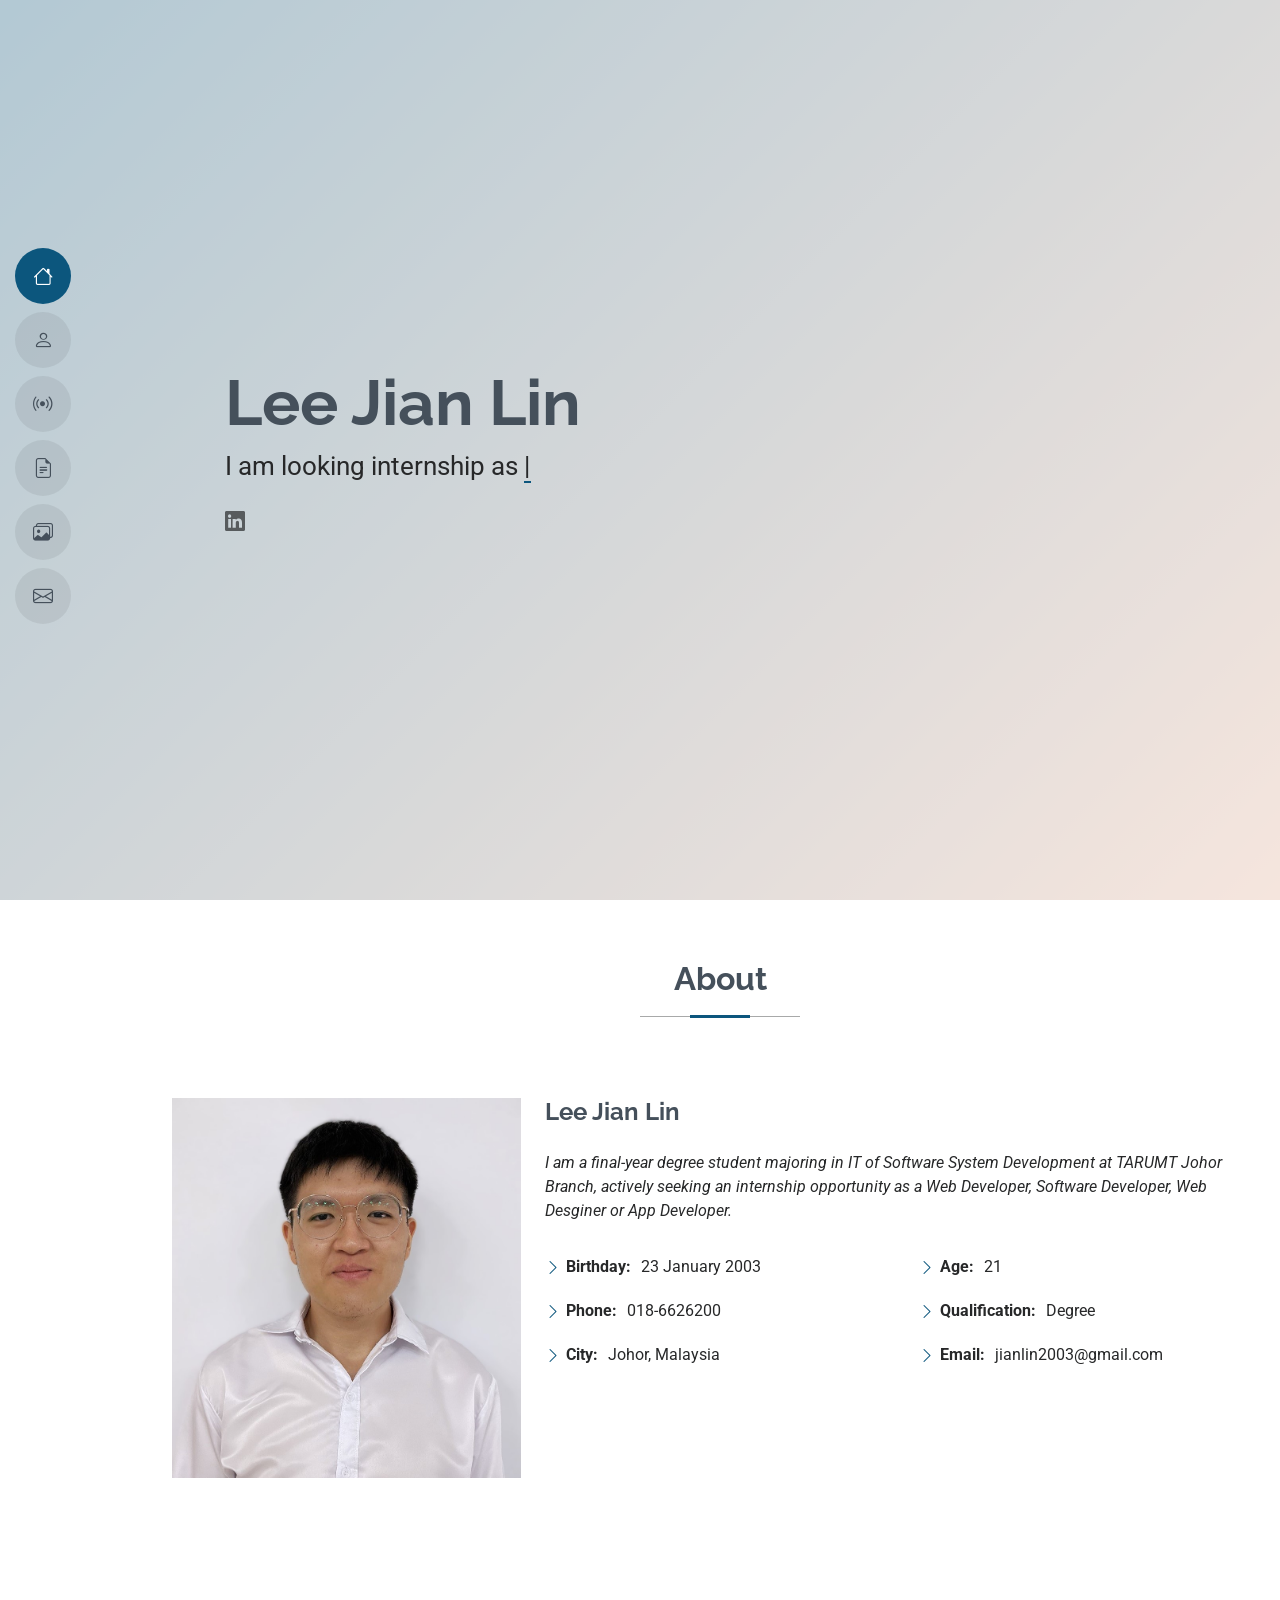
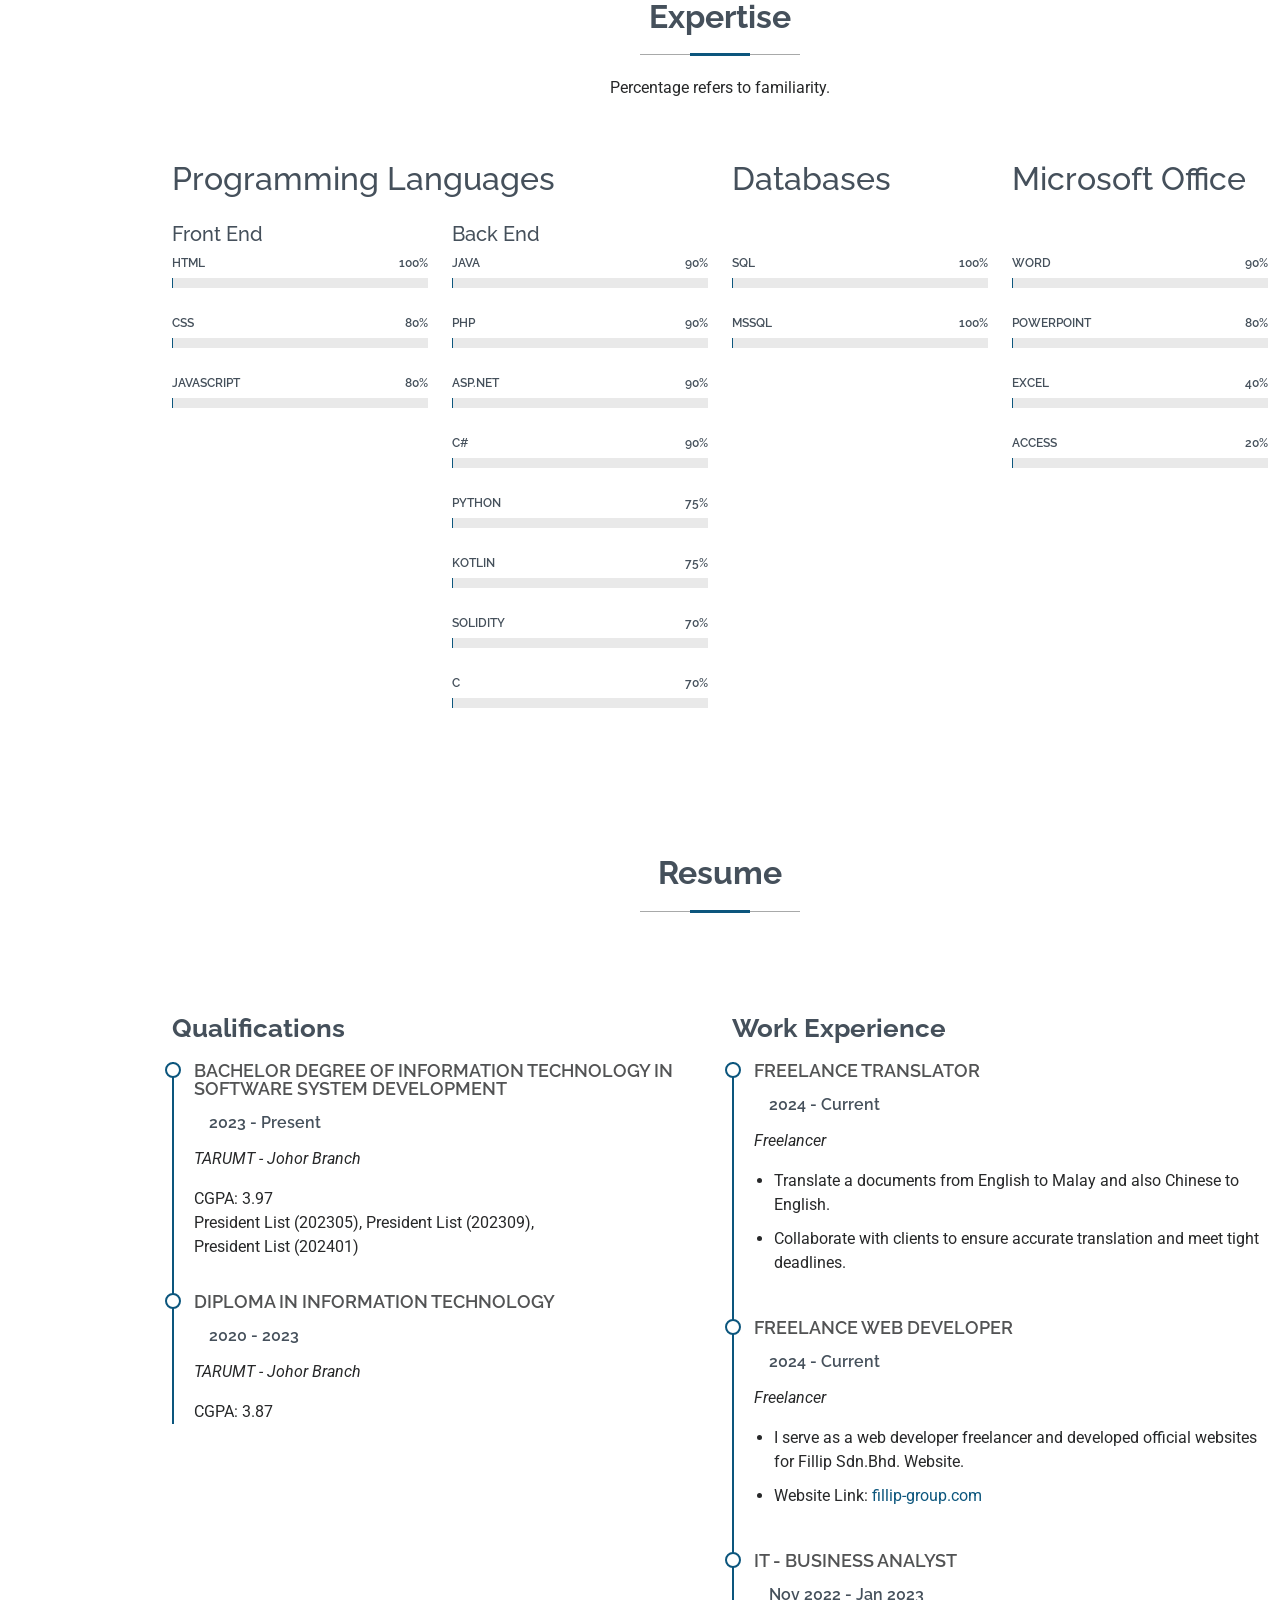
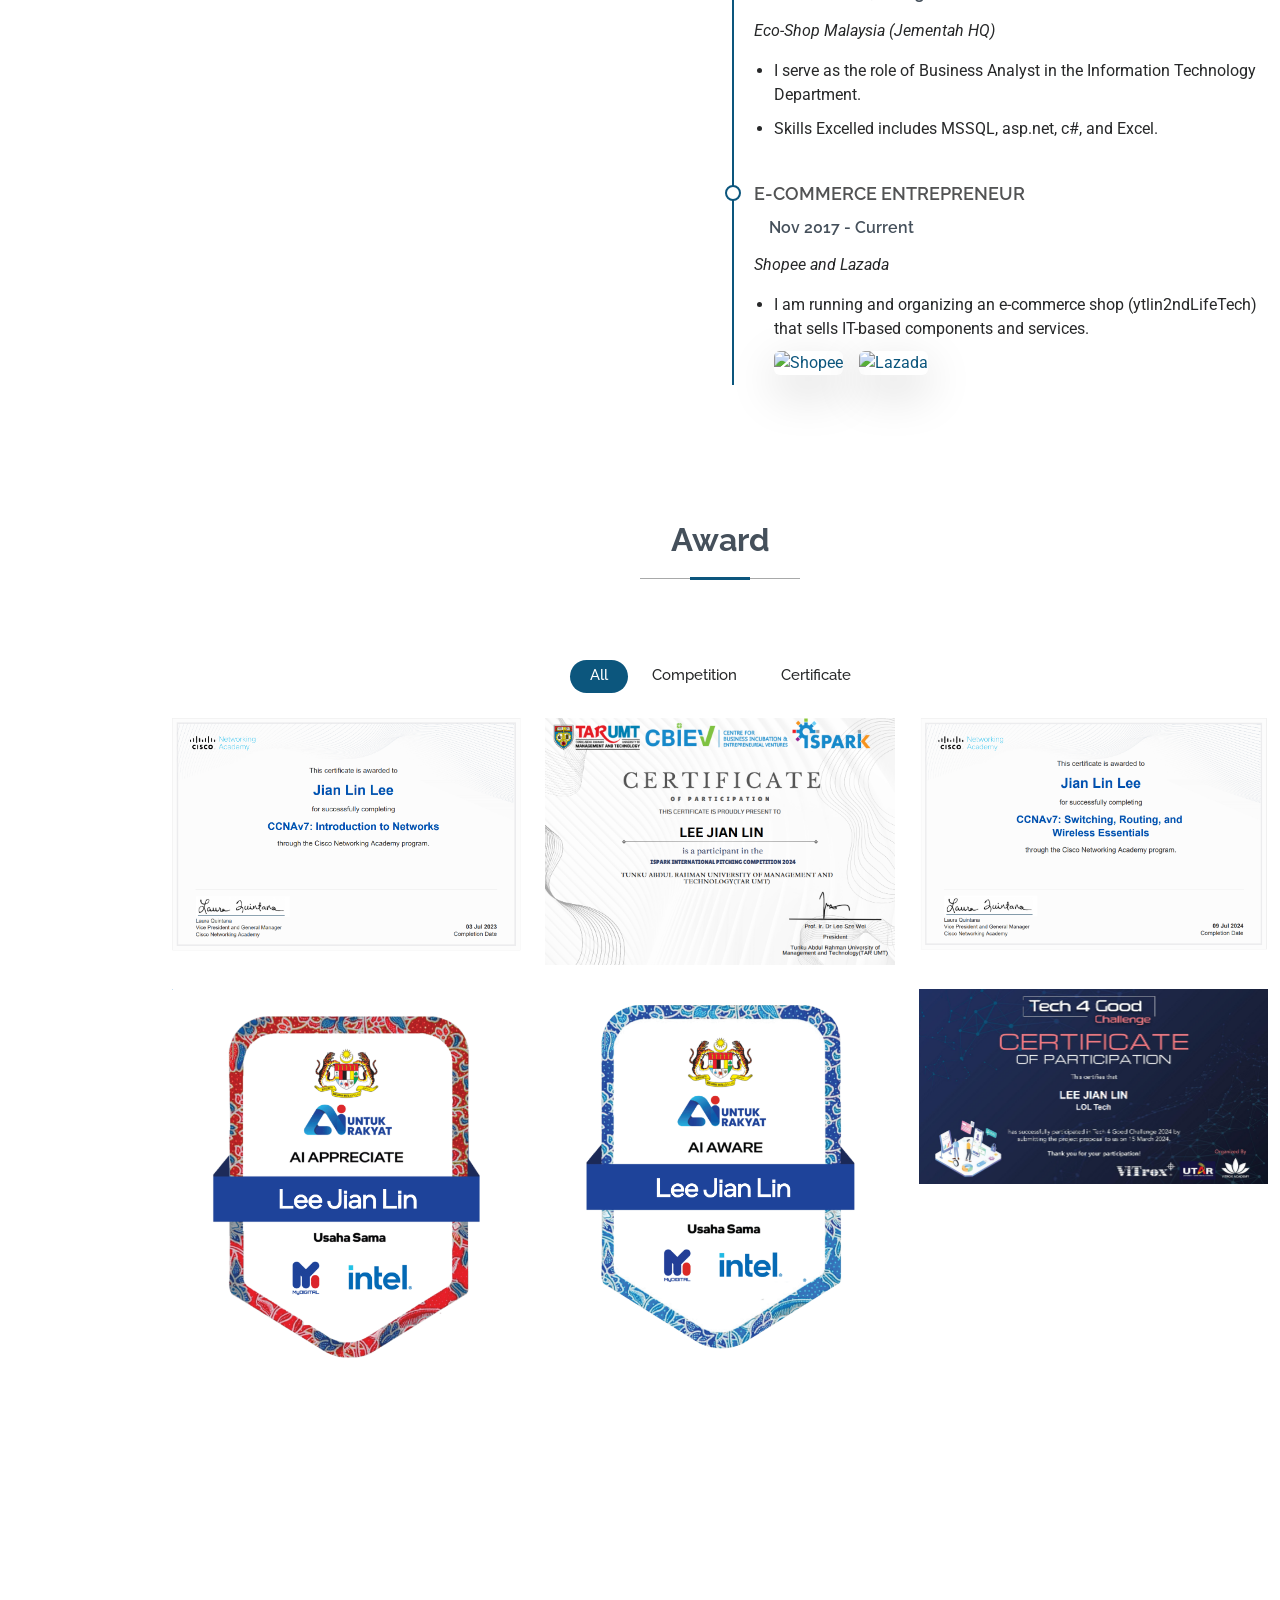
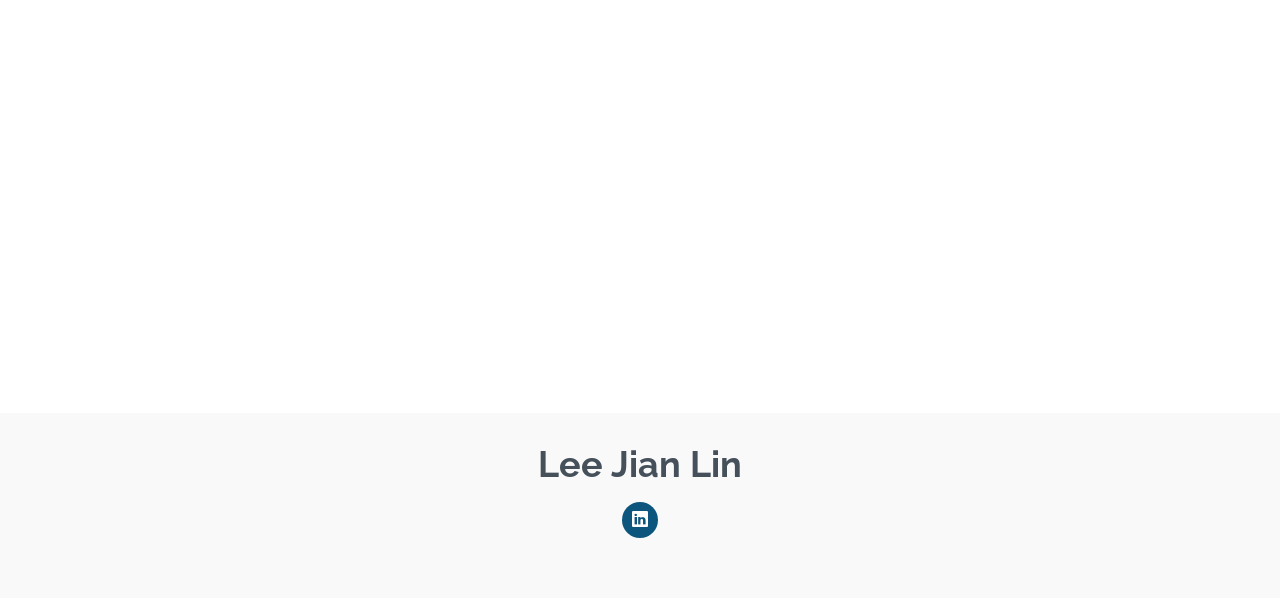
==== commit 2b9fbd8f: "Add files via upload" ====
--- a/index.html
+++ b/index.html
@@ -36,6 +36,18 @@
   * Author: BootstrapMade.com
   * License: https://bootstrapmade.com/license/
   ======================================================== -->
+
+  <style>
+    /* Hover effect to make images bigger */
+    .hover-grow img {
+      transition: transform 0.3s ease;
+    }
+
+    .hover-grow img:hover {
+      transform: scale(1.2);
+    }
+  </style>
+
 </head>
 
 <body class="index-page">
@@ -68,8 +80,8 @@
         <div class="row justify-content-center">
           <div class="col-lg-9">
             <h2>Lee Jian Lin</h2>
-            <p>I'm looking an opportunity as <span class="typed"
-                data-typed-items="Web Developer, Software Developer, Web Desginer, App Developer">
+            <p>I am looking internship as <span class="typed"
+                data-typed-items="Web Developer, Software Developer, Web Designer, App Developer">
                 Web Developer
               </span>
               <span class="typed-cursor typed-cursor--blink" aria-hidden="true"></span>
@@ -473,7 +485,7 @@
                   I am running and organizing an e-commerce shop (ytlin2ndLifeTech) that sells IT-based components and
                   services.
                 </li>
-                <li class="d-flex align-items-center">
+                <li class="d-flex align-items-center hover-grow">
                   <a href="https://shopee.com.my/shop/44208872" target="_blank" class="me-3">
                     <img
                       src="https://static.vecteezy.com/system/resources/previews/028/766/369/original/shopee-icon-symbol-free-png.png"
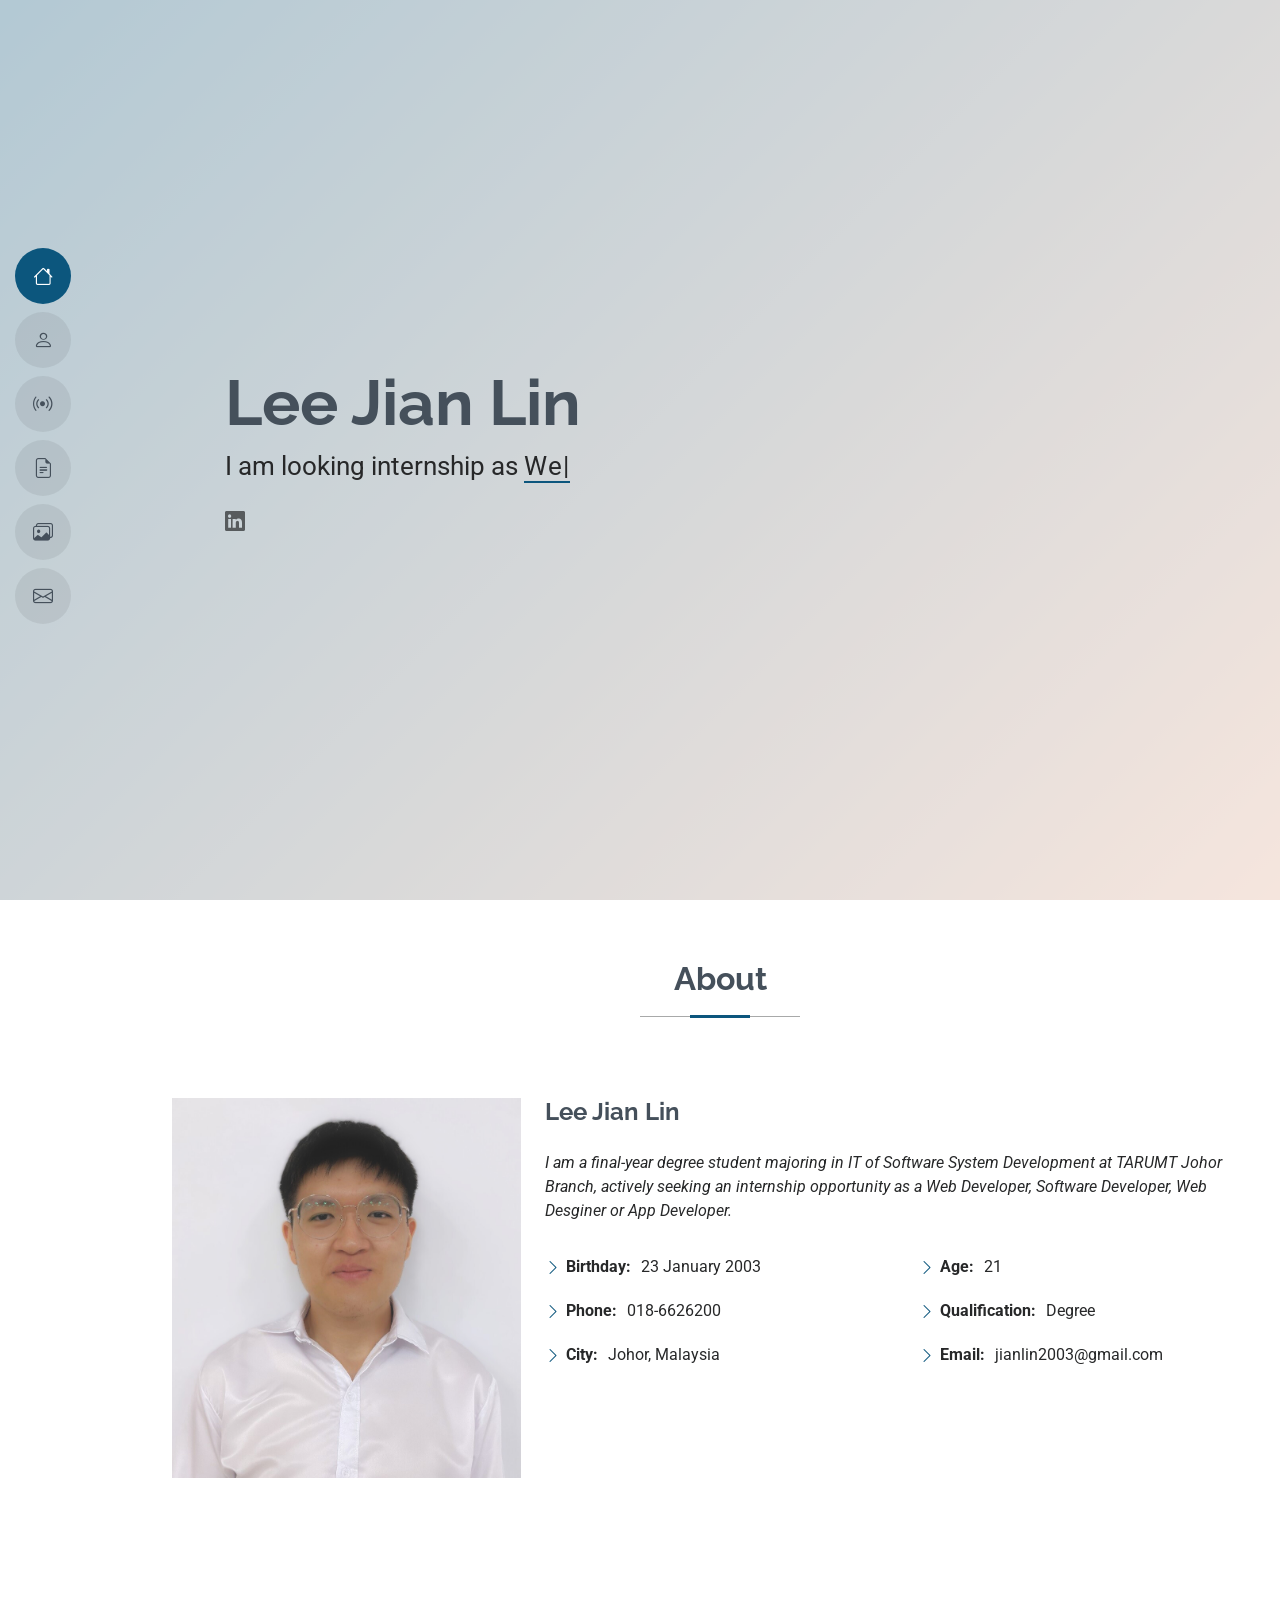
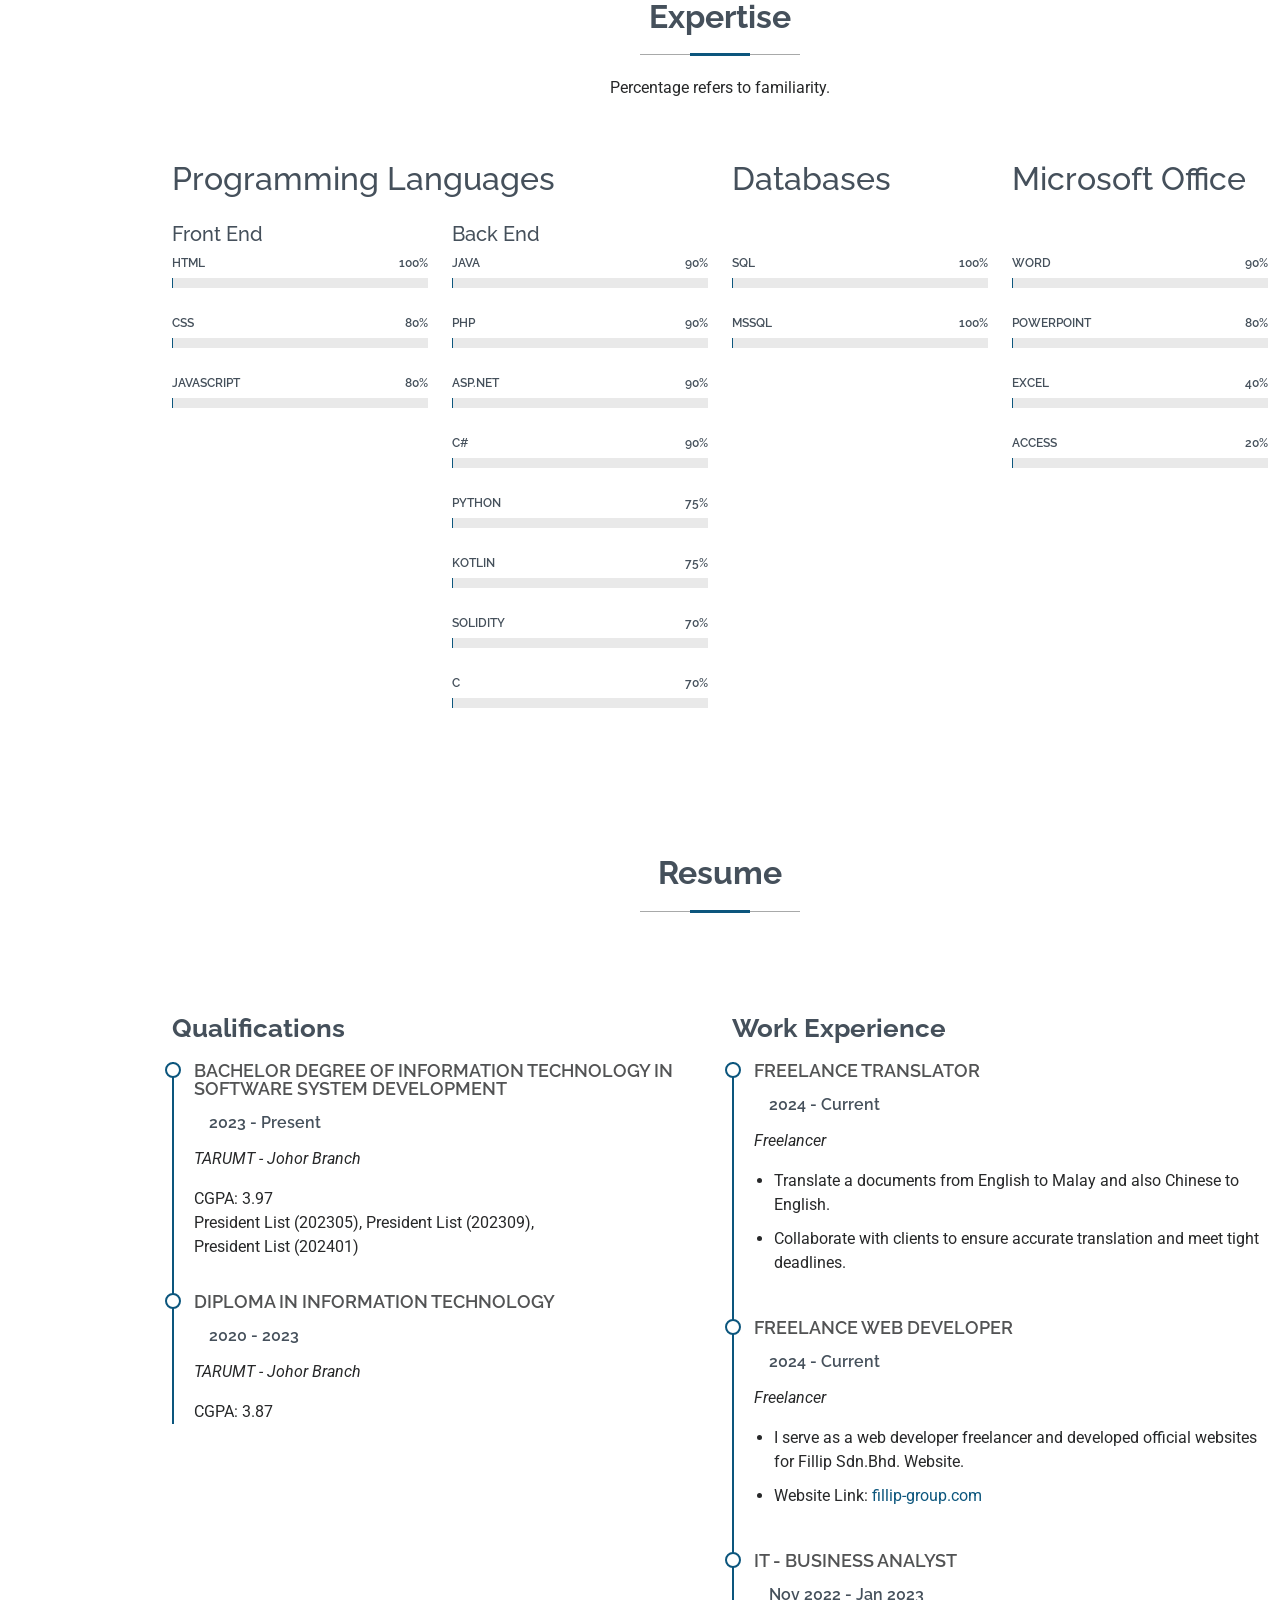
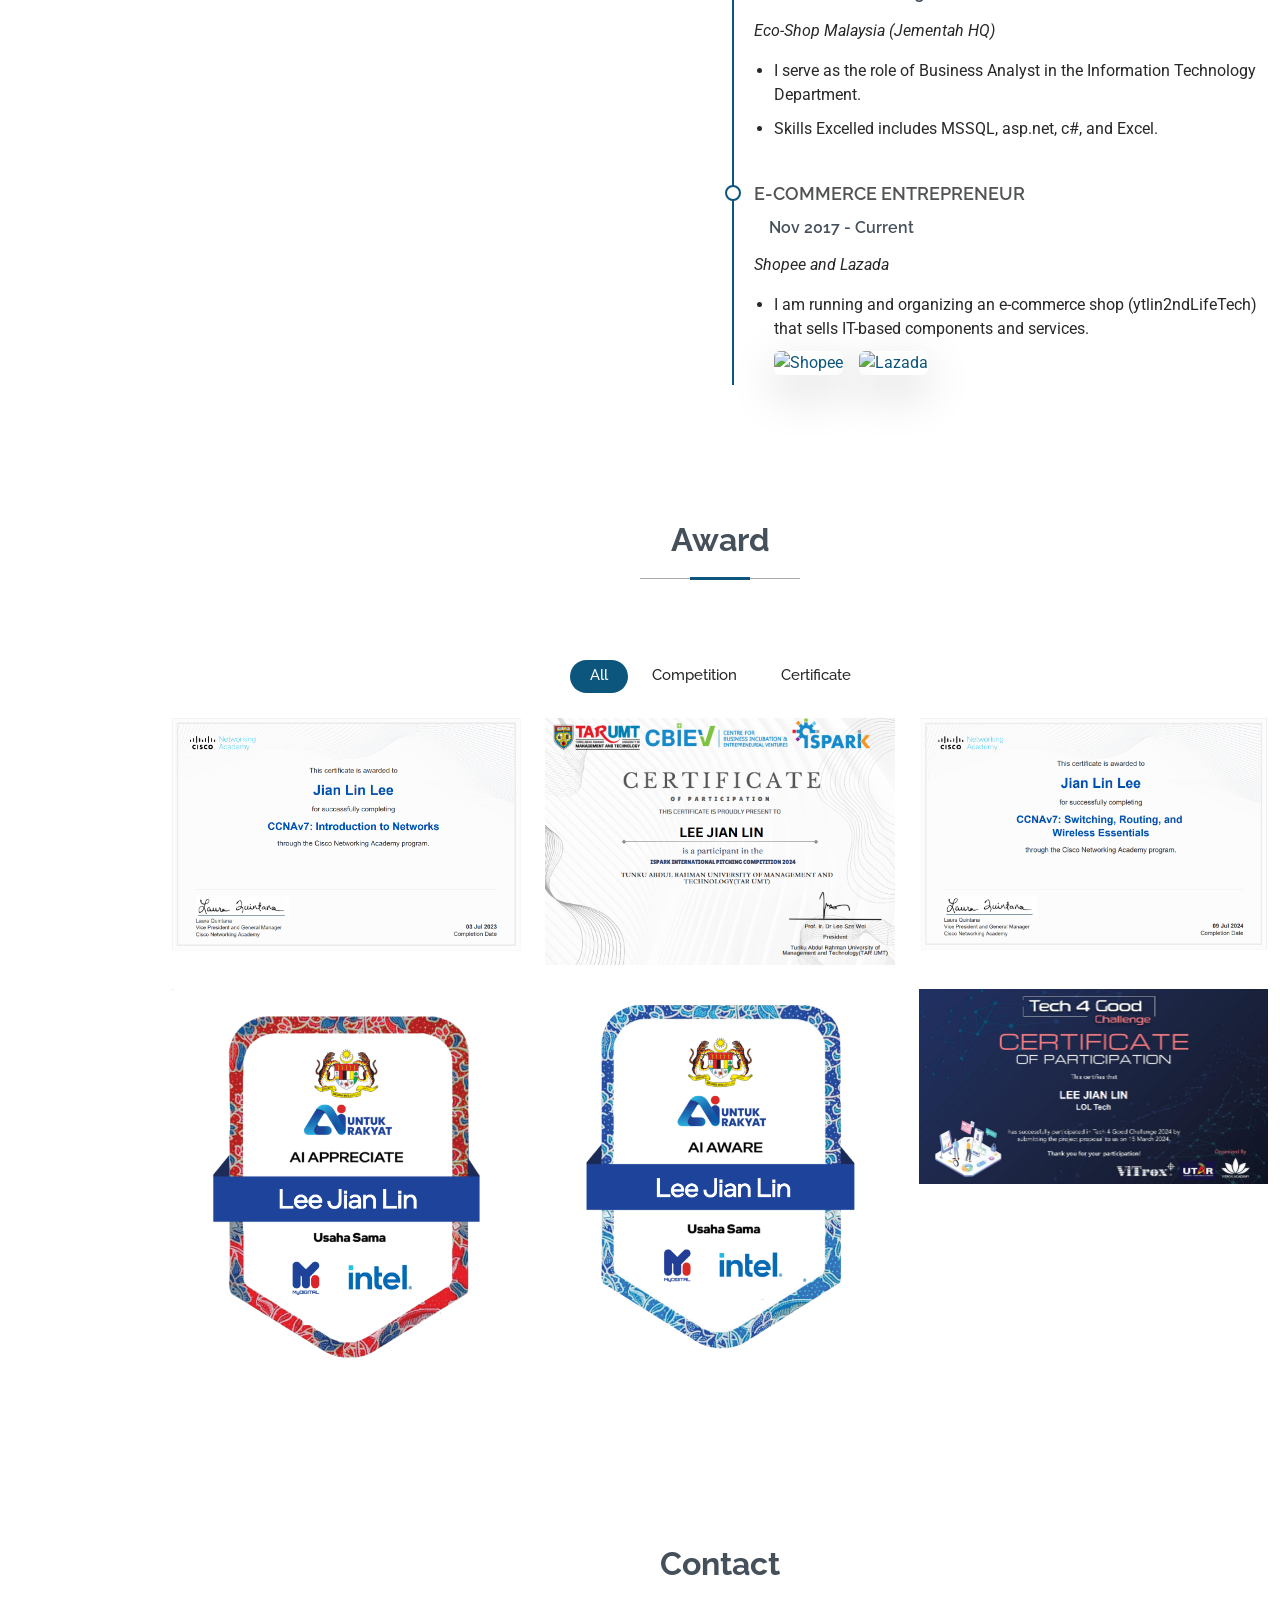
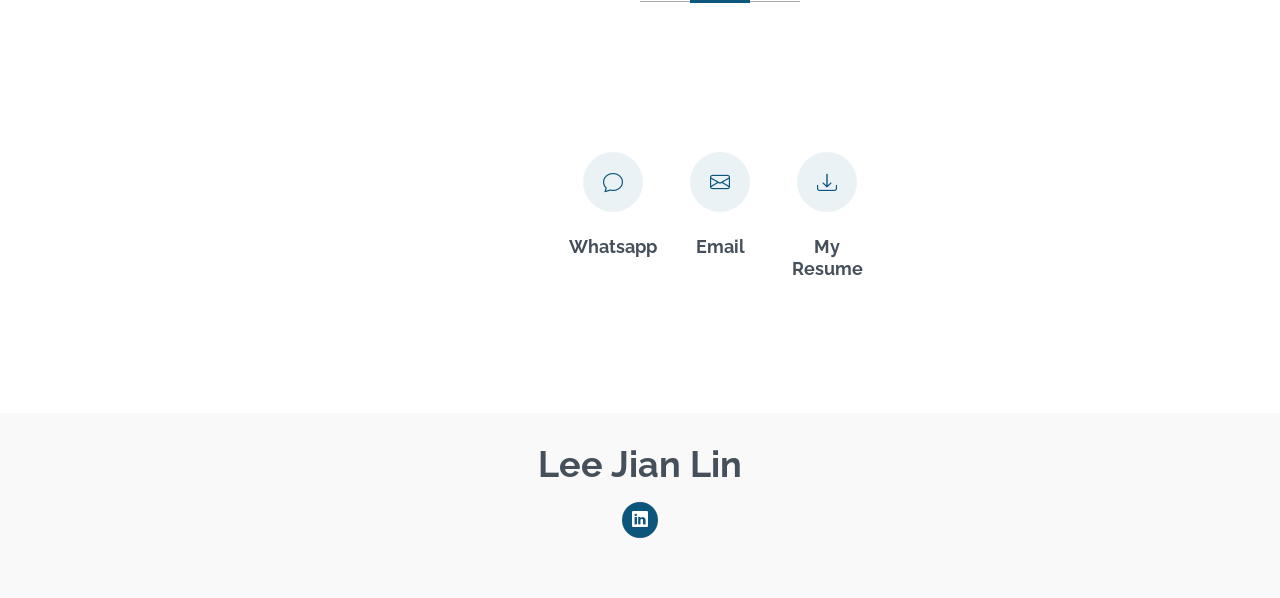
==== commit 29beec9b: "Add files via upload" ====
--- a/index.html
+++ b/index.html
@@ -542,12 +542,12 @@
             <!-- End Portfolio Item -->
 
             <div class="col-lg-4 col-md-6 portfolio-item isotope-item filter-competition">
-              <a href="assets/img/Ispark.png" title="Ispark International Pitching Competition 2024"
+              <a href="assets/img/Ispark.png" title="Ispark International Pitching Competition (2024)"
                 data-gallery="portfolio-gallery-competition" class="glightbox preview-link">
                 <img src="assets/img/Ispark.png" class="img-fluid" alt="">
               </a>
               <div class="portfolio-info">
-                <h4>Ispark International Pitching Competition 2024</h4>
+                <h4>Ispark International Pitching Competition (2024)</h4>
                 <p>Tunku Abdul Rahman University of Management and Technology</p>
               </div>
             </div>
@@ -604,13 +604,13 @@
 
             <div class="col-lg-4 col-md-6 portfolio-item isotope-item filter-certificate">
               <a href="https://images.credly.com/size/720x720/images/2f7b0627-48a0-4894-8d46-3245bdfe0463/image.png"
-                title="AWS Academy Cloud Foundations" data-gallery="portfolio-gallery-certificate"
+                title="AWS Academy Cloud Foundations (2024)" data-gallery="portfolio-gallery-certificate"
                 class="glightbox preview-link">
                 <img src="https://images.credly.com/size/720x720/images/2f7b0627-48a0-4894-8d46-3245bdfe0463/image.png"
                   class="img-fluid" alt="">
               </a>
               <div class="portfolio-info">
-                <h4>AWS Academy Cloud Foundations</h4>
+                <h4>AWS Academy Cloud Foundations (2024)</h4>
                 <p>Amazon Web Services Training and Certification</p>
               </div>
             </div>
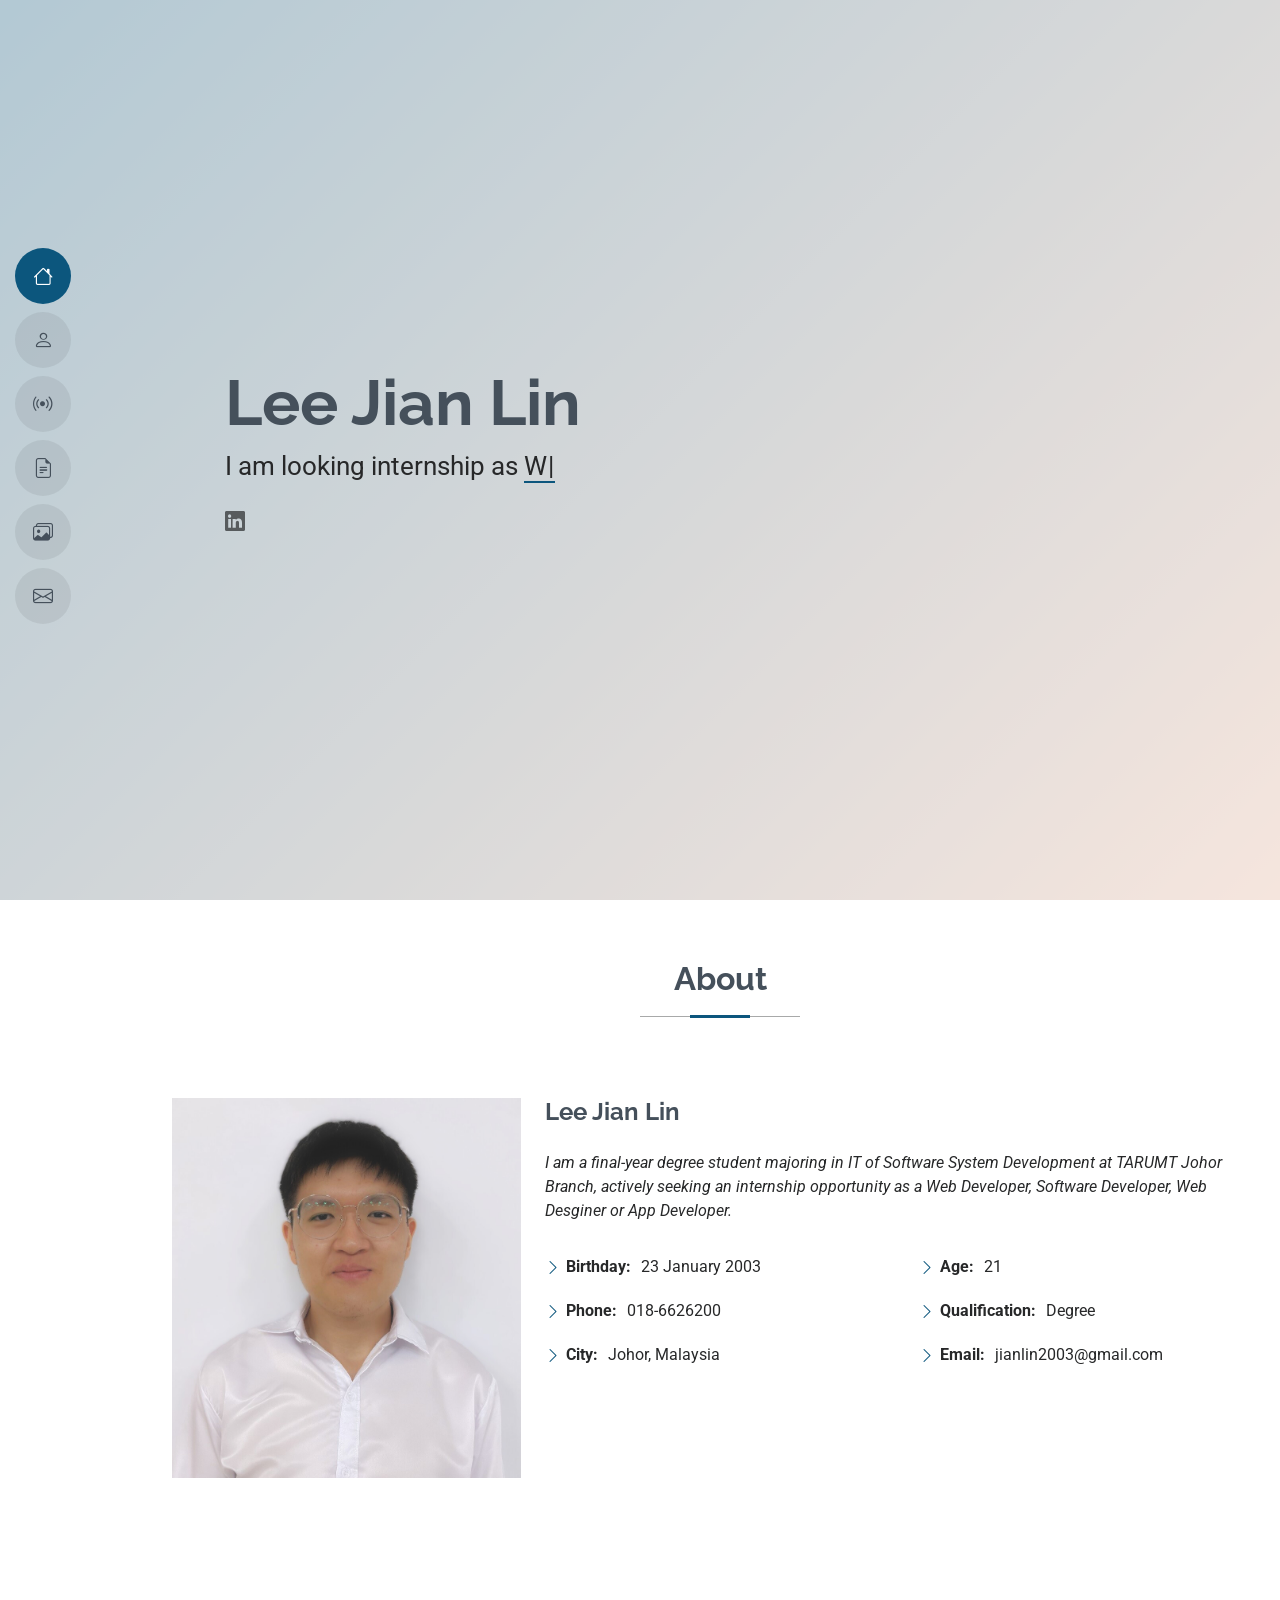
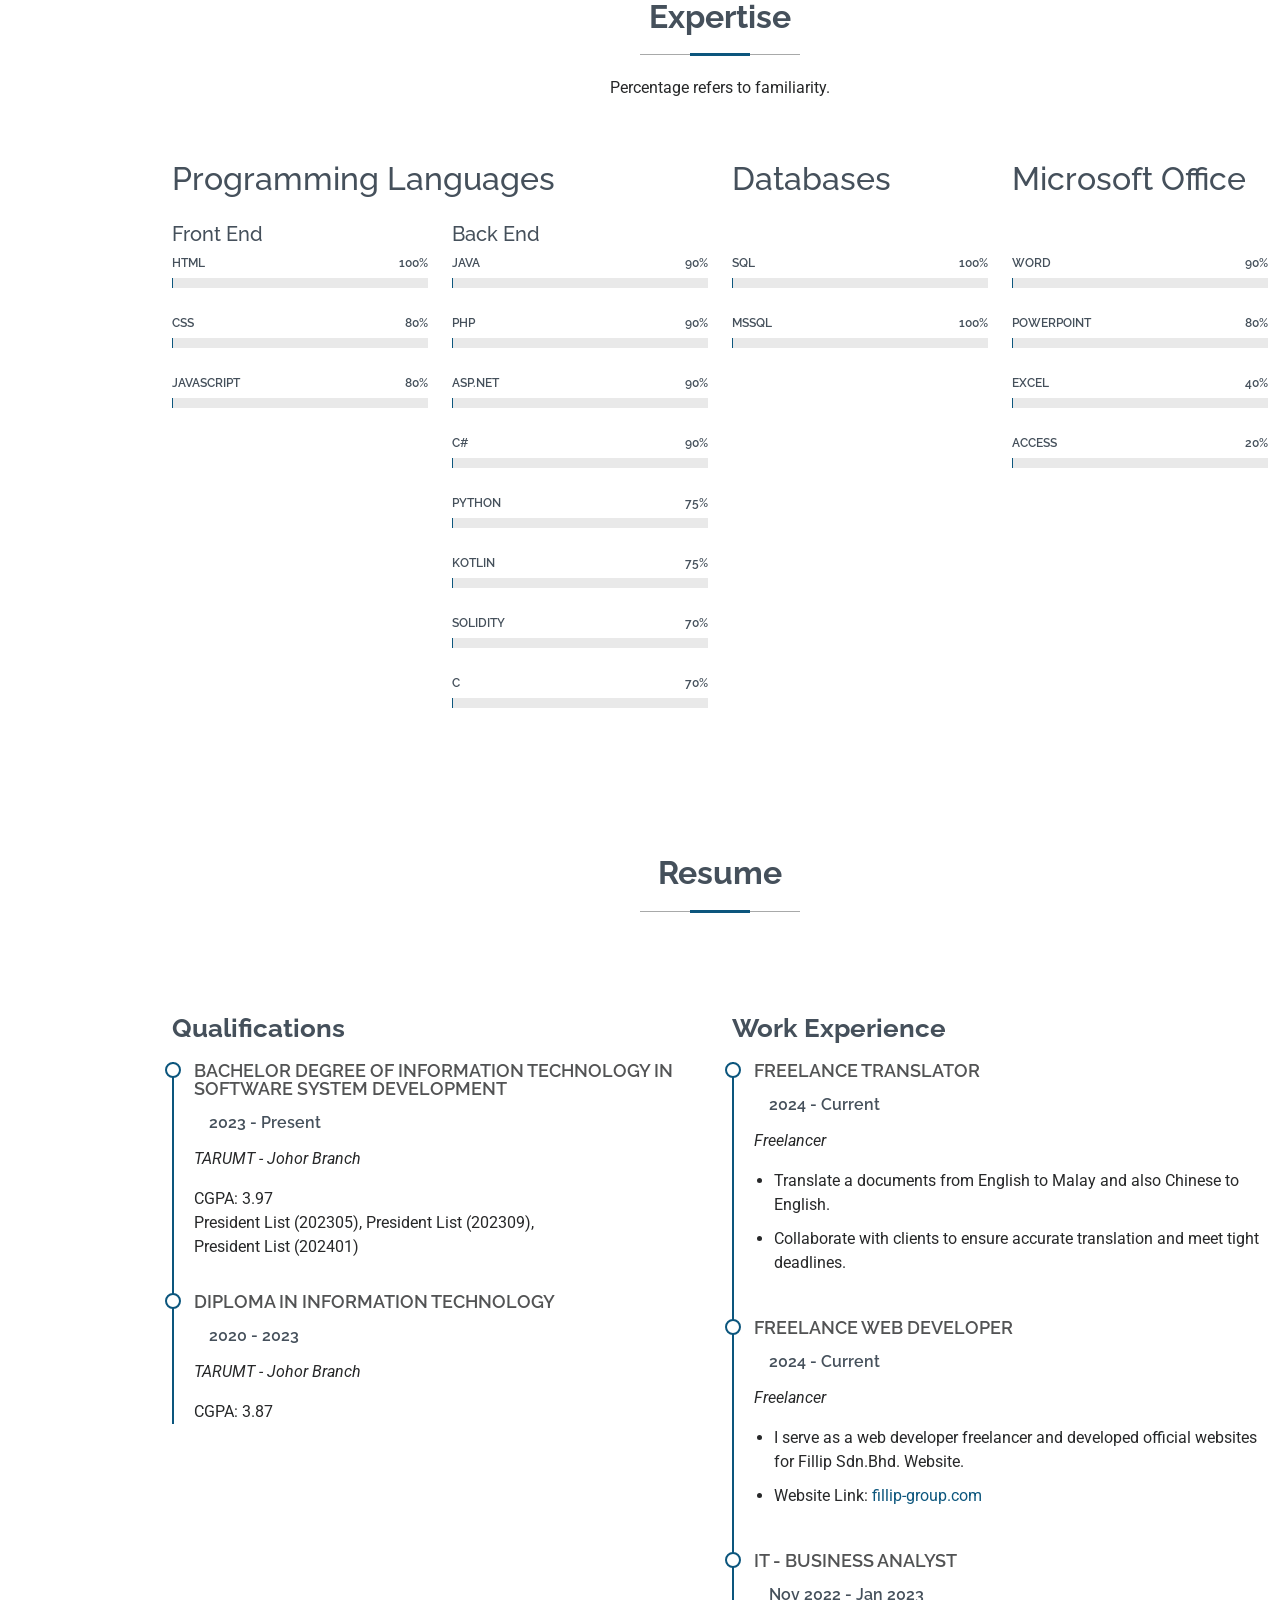
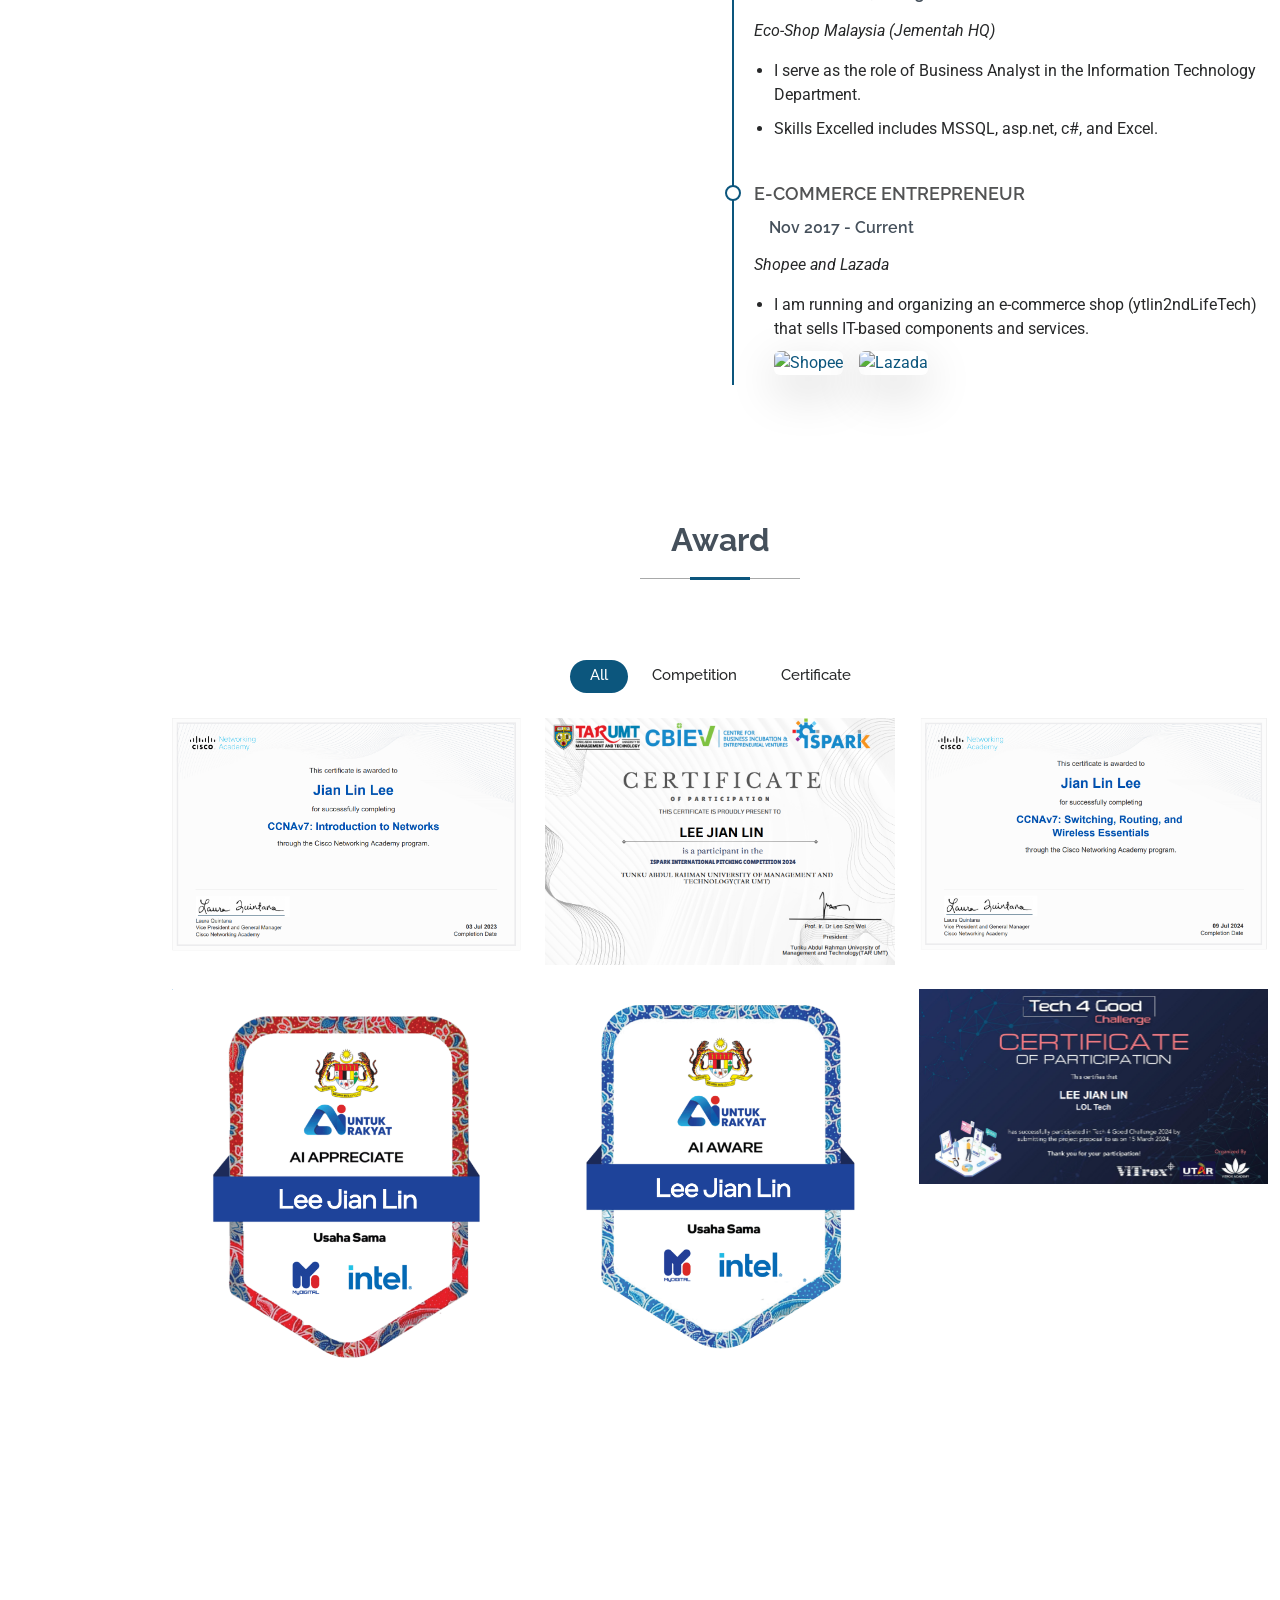
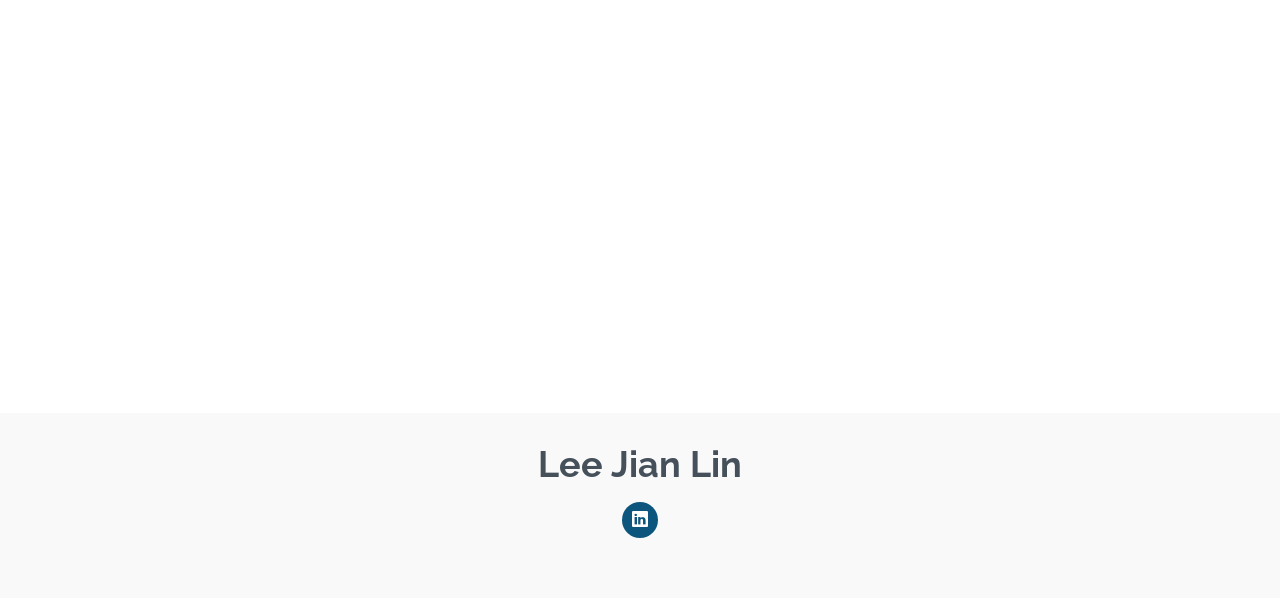
==== commit ee199dc0: "Add files via upload" ====
--- a/index.html
+++ b/index.html
@@ -491,7 +491,7 @@
                       src="https://static.vecteezy.com/system/resources/previews/028/766/369/original/shopee-icon-symbol-free-png.png"
                       alt="Shopee" width="60" height="60" class="shadow-lg rounded">
                   </a>
-                  <a href="https://www.lazada.com.my/" target="_blank">
+                  <a href="https://www.lazada.com.my/shop/ytlin2ndlife-tech/" target="_blank">
                     <img src="https://vtlogo.com/wp-content/uploads/2020/11/lazada-group-vector-logo-small.png"
                       alt="Lazada" width="60" height="60" class="shadow-lg rounded">
                   </a>
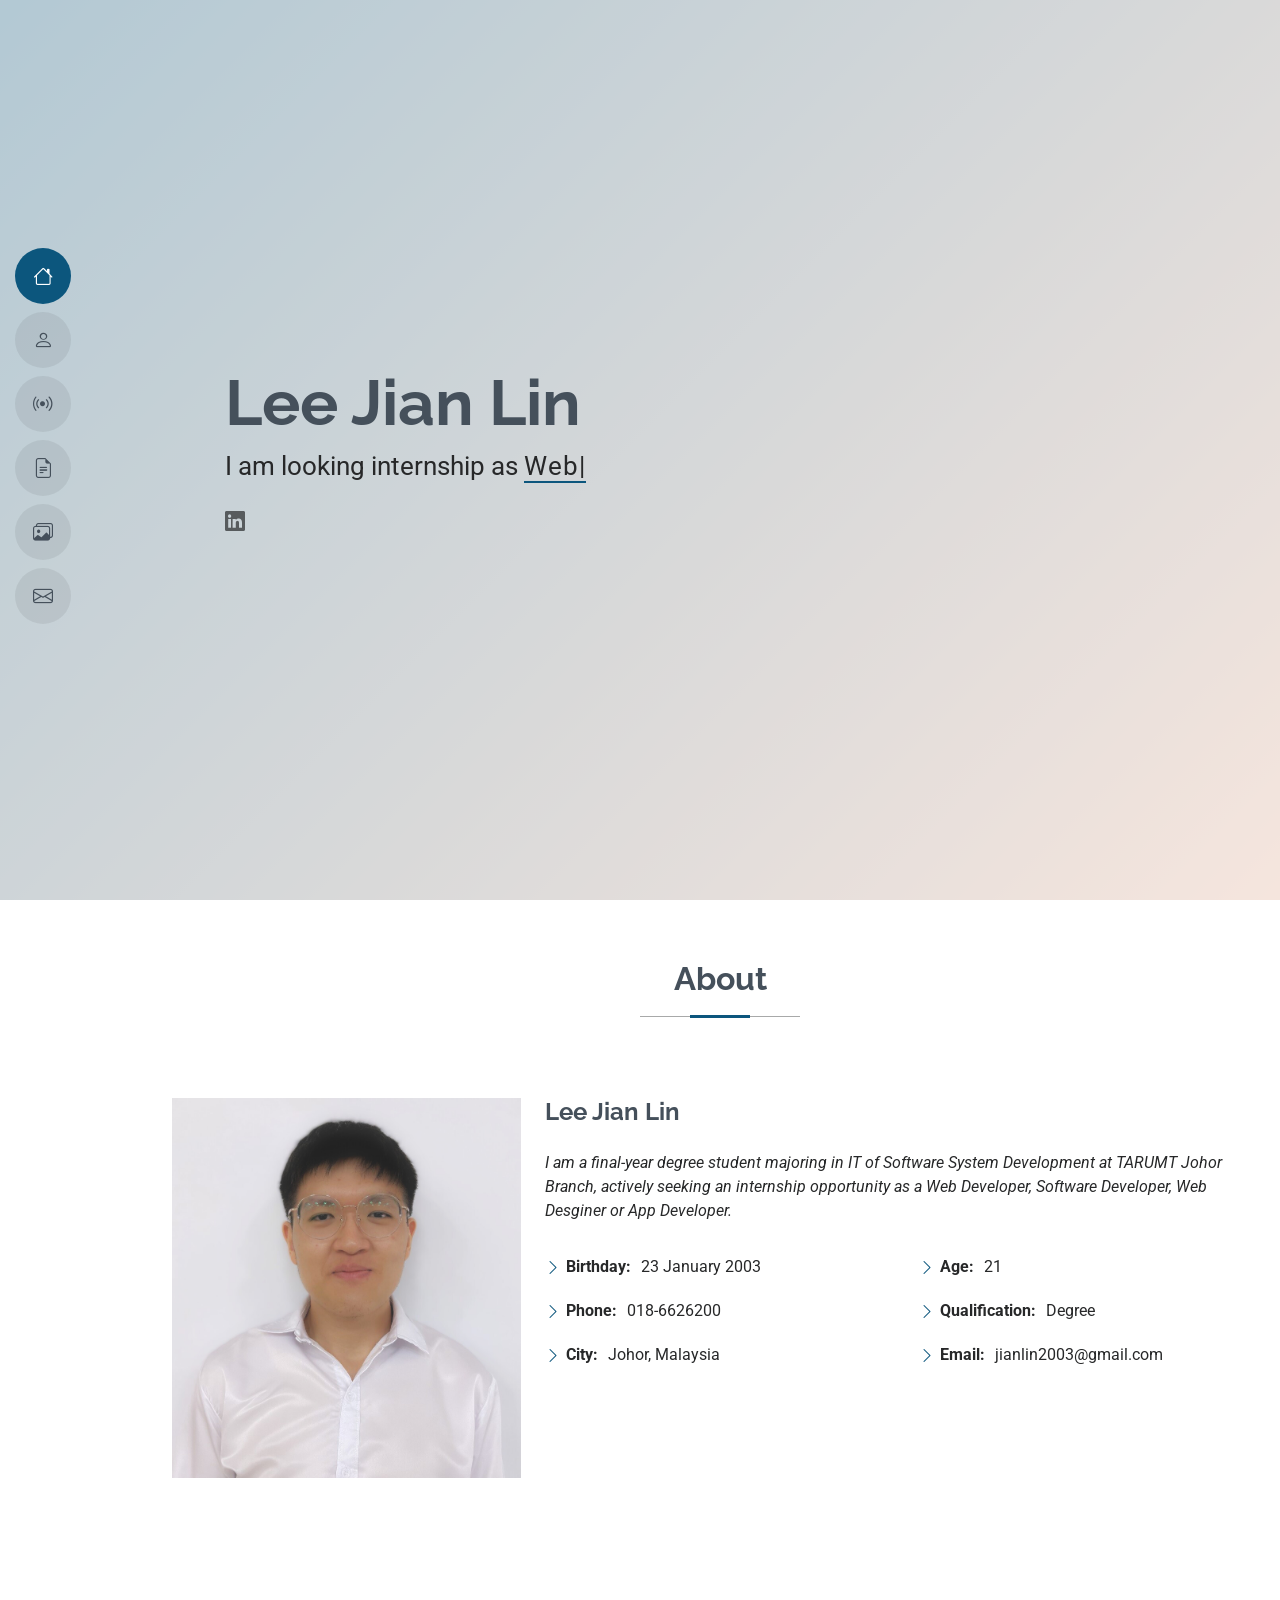
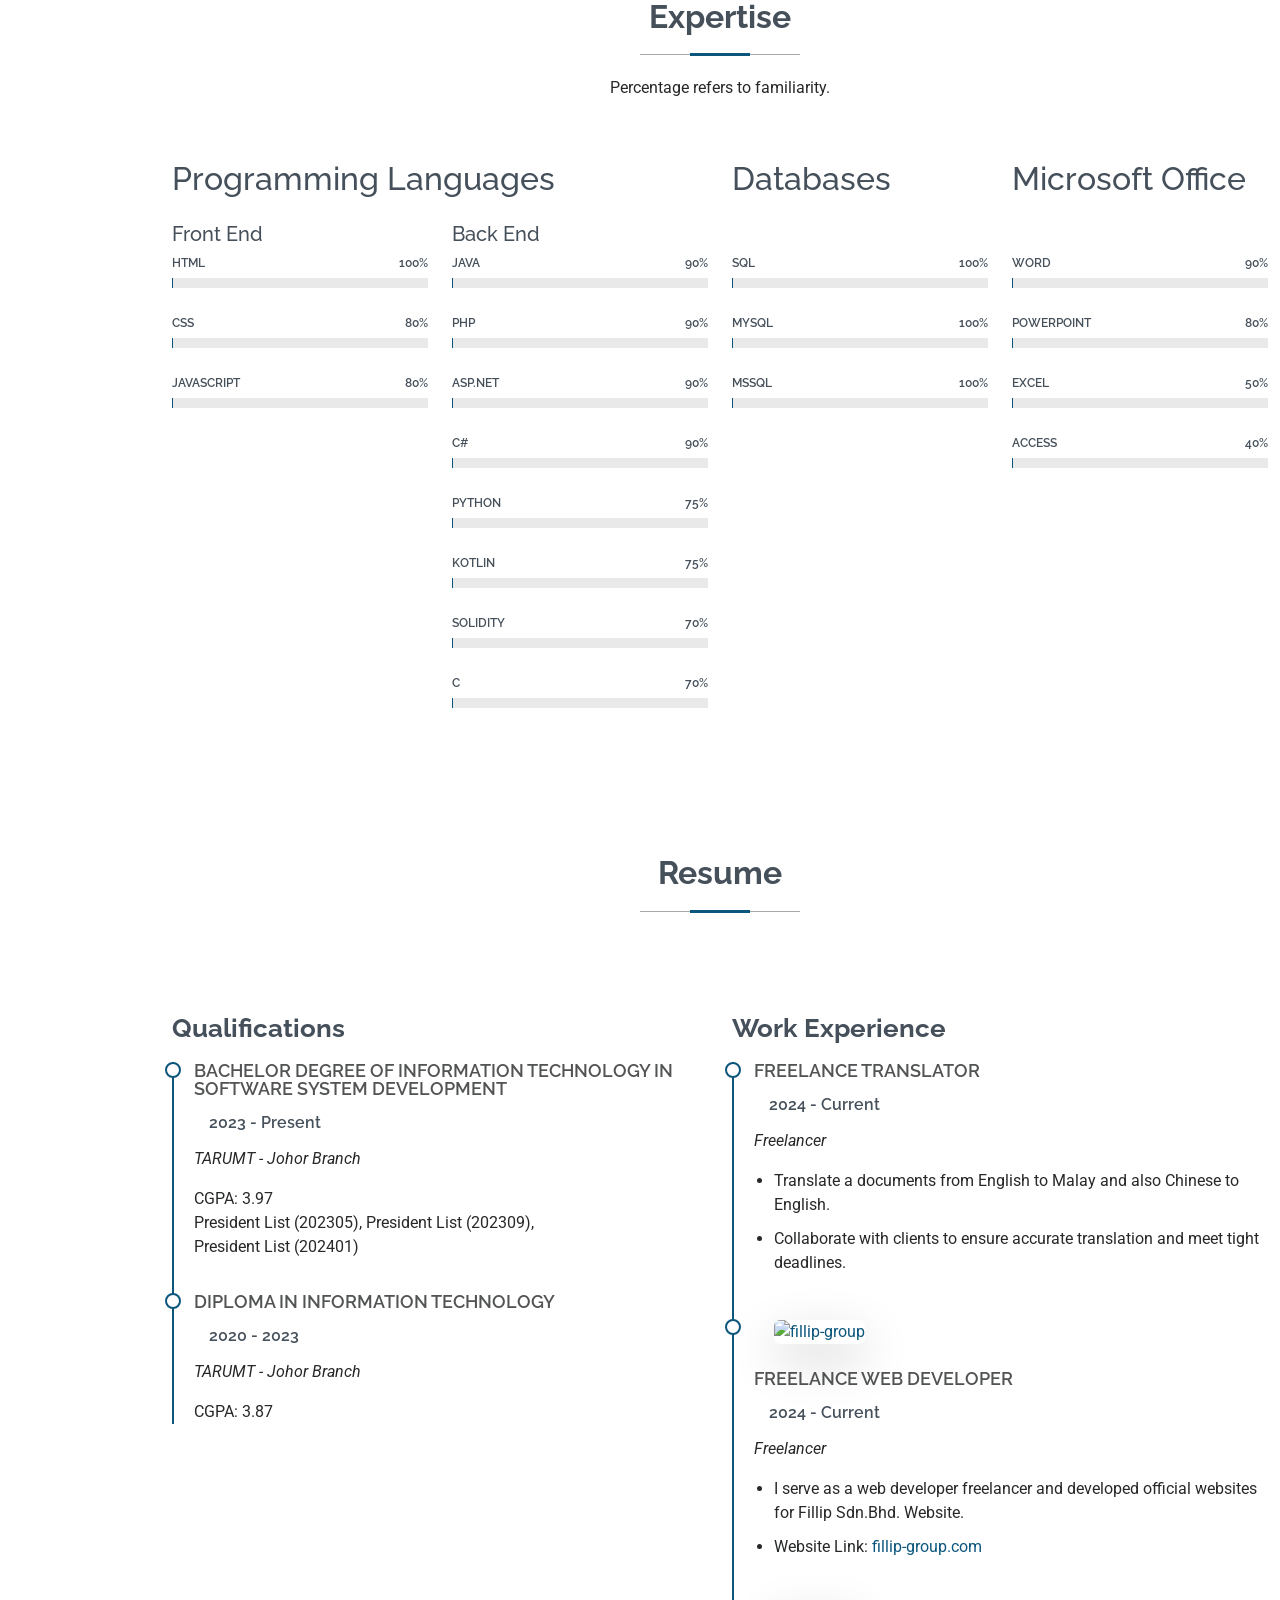
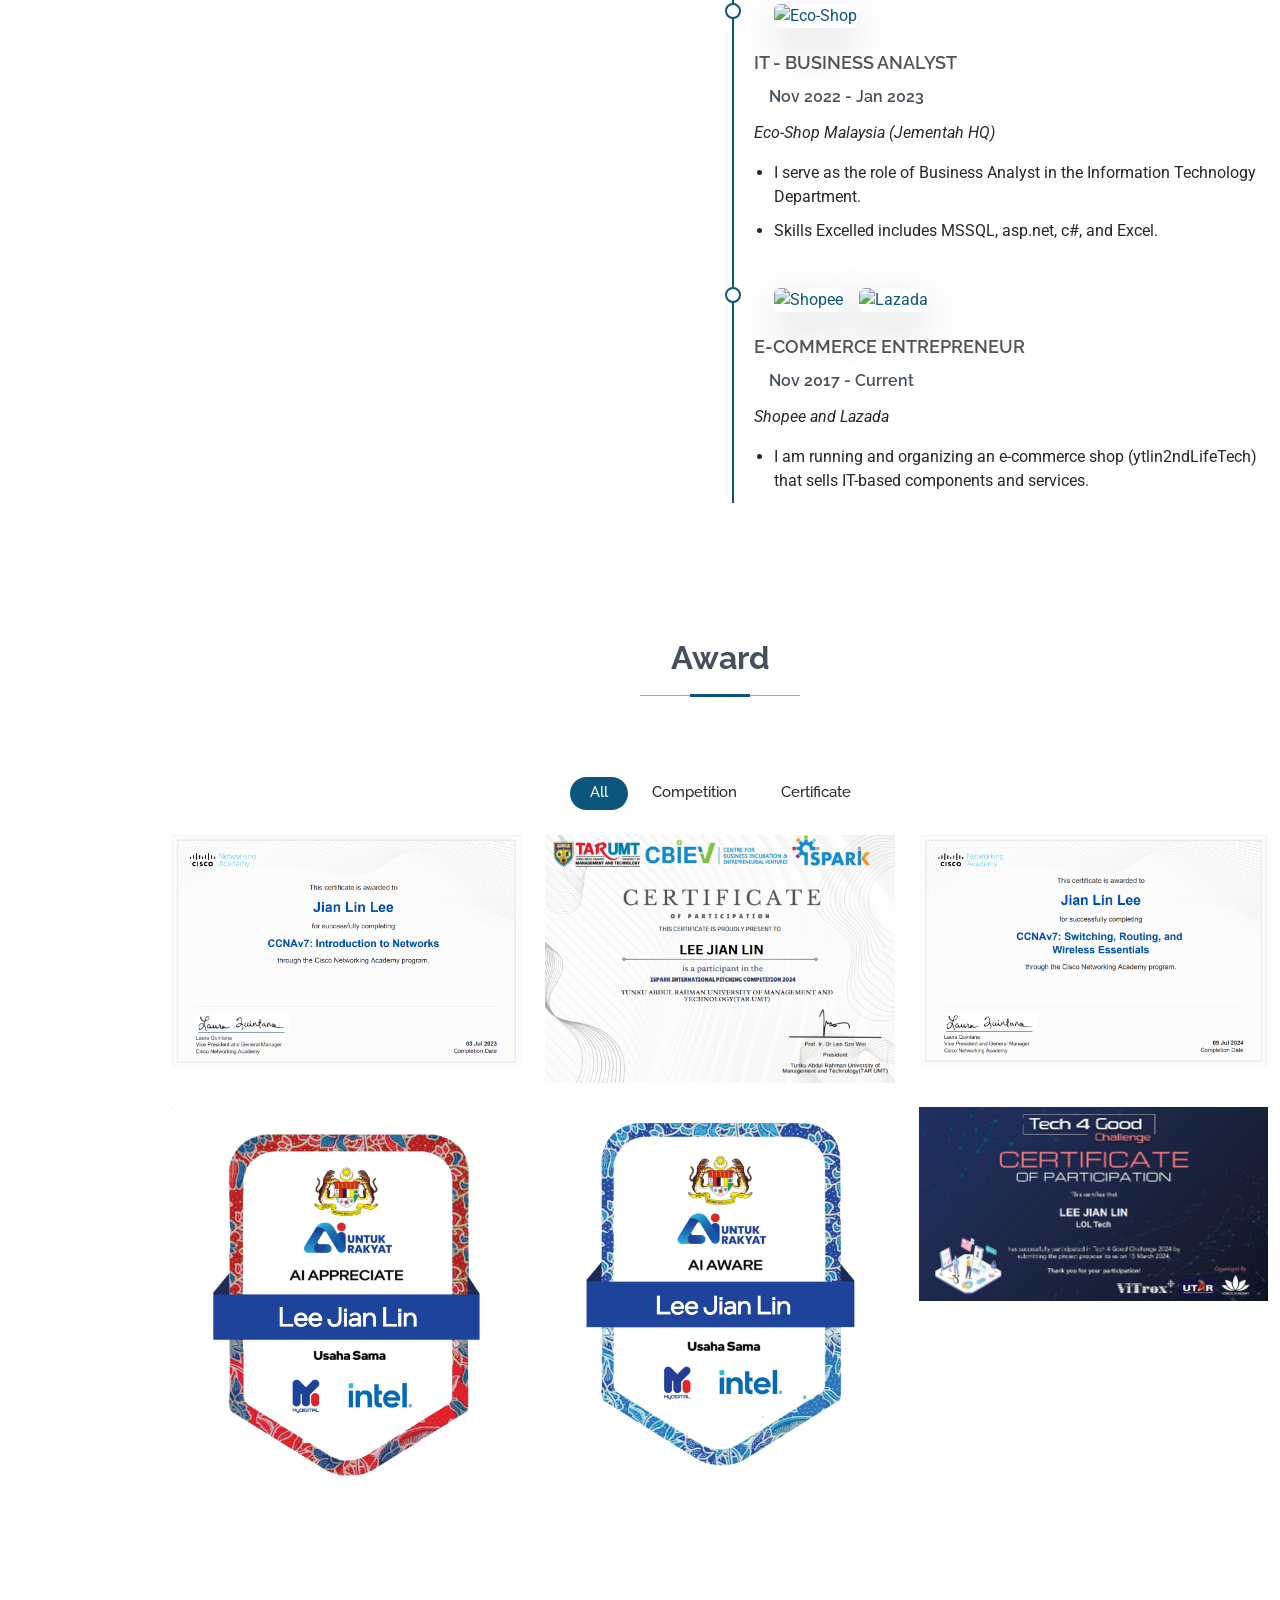
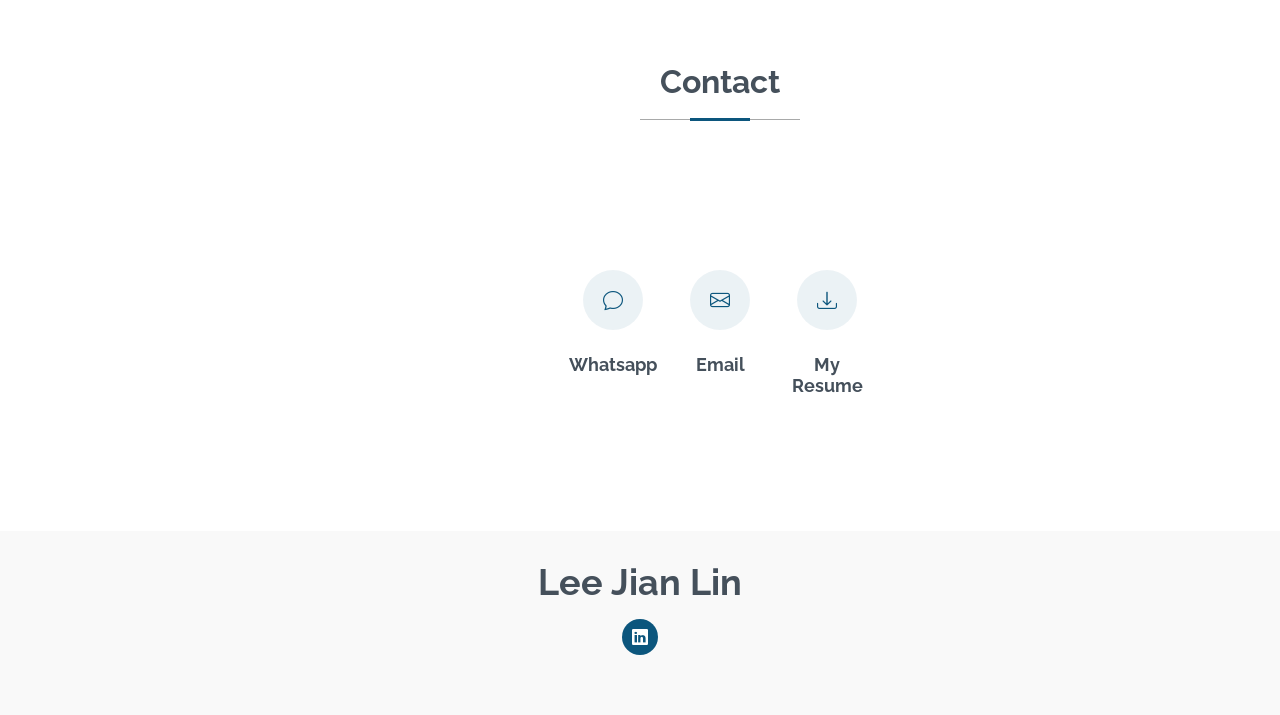
==== commit 05639506: "Update index.html Update linked in link and experience layout" ====
--- a/index.html
+++ b/index.html
@@ -89,7 +89,7 @@
             <div class="social-links">
               <!-- <a href="#"><i class="bi bi-facebook"></i></a>
               <a href="#"><i class="bi bi-instagram"></i></a> -->
-              <a href="https://www.linkedin.com/in/jian-lin-lee-31b68b247"><i class="bi bi-linkedin"></i></a>
+              <a href="https://www.linkedin.com/in/jianlinlee"><i class="bi bi-linkedin"></i></a>
             </div>
           </div>
         </div>
@@ -337,6 +337,14 @@
             </div><!-- End Skills Item -->
 
             <div class="progress">
+              <span class="skill"><span>MYSQL</span> <i class="val">100%</i></span>
+              <div class="progress-bar-wrap">
+                <div class="progress-bar" role="progressbar" aria-valuenow="100" aria-valuemin="0" aria-valuemax="100">
+                </div>
+              </div>
+            </div><!-- End Skills Item -->
+
+            <div class="progress">
               <span class="skill"><span>MSSQL</span> <i class="val">100%</i></span>
               <div class="progress-bar-wrap">
                 <div class="progress-bar" role="progressbar" aria-valuenow="100" aria-valuemin="0" aria-valuemax="100">
@@ -370,17 +378,17 @@
             </div><!-- End Skills Item -->
 
             <div class="progress">
-              <span class="skill"><span>Excel</span> <i class="val">40%</i></span>
+              <span class="skill"><span>Excel</span> <i class="val">50%</i></span>
+              <div class="progress-bar-wrap">
+                <div class="progress-bar" role="progressbar" aria-valuenow="50" aria-valuemin="0" aria-valuemax="100">
+                </div>
+              </div>
+            </div><!-- End Skills Item -->
+
+            <div class="progress">
+              <span class="skill"><span>Access</span> <i class="val">40%</i></span>
               <div class="progress-bar-wrap">
                 <div class="progress-bar" role="progressbar" aria-valuenow="40" aria-valuemin="0" aria-valuemax="100">
-                </div>
-              </div>
-            </div><!-- End Skills Item -->
-
-            <div class="progress">
-              <span class="skill"><span>Access</span> <i class="val">20%</i></span>
-              <div class="progress-bar-wrap">
-                <div class="progress-bar" role="progressbar" aria-valuenow="20" aria-valuemin="0" aria-valuemax="100">
                 </div>
               </div>
             </div><!-- End Skills Item -->
@@ -449,6 +457,15 @@
             </div><!-- Edn Resume Item -->
 
             <div class="resume-item">
+              <ul>
+                <li class="d-flex align-items-center hover-grow">
+                  <a href="https://fillip-group.com/" target="_blank" class="me-3">
+                    <img
+                      src="https://www.fillip-group.com/data/files/whatsappimage2023-08-28at8.41.54pm..jpg"
+                      alt="fillip-group" width="60" height="60" class="shadow-lg rounded">
+                  </a>
+                </li>
+              </ul>
               <h4>Freelance Web Developer</h4>
               <h5>2024 - Current</h5>
               <p><em>Freelancer</em></p>
@@ -463,6 +480,15 @@
             </div><!-- Edn Resume Item -->
 
             <div class="resume-item">
+              <ul>
+                <li class="d-flex align-items-center hover-grow">
+                  <a href="https://www.eco-shop.com.my/" target="_blank" class="me-3">
+                    <img
+                      src="https://www.vectorise.net/forums/downloads/eco%20shop_o91.png"
+                      alt="Eco-Shop" width="60" height="60" class="shadow-lg rounded">
+                  </a>
+                </li>
+              </ul>
               <h4>IT - Business Analyst</h4>
               <h5>Nov 2022 - Jan 2023</h5>
               <p><em>Eco-Shop Malaysia (Jementah HQ)</em></p>
@@ -477,14 +503,7 @@
             </div><!-- Edn Resume Item -->
 
             <div class="resume-item">
-              <h4>E-commerce Entrepreneur</h4>
-              <h5>Nov 2017 - Current</h5>
-              <p><em>Shopee and Lazada</em></p>
               <ul>
-                <li>
-                  I am running and organizing an e-commerce shop (ytlin2ndLifeTech) that sells IT-based components and
-                  services.
-                </li>
                 <li class="d-flex align-items-center hover-grow">
                   <a href="https://shopee.com.my/shop/44208872" target="_blank" class="me-3">
                     <img
@@ -497,6 +516,15 @@
                   </a>
                 </li>
               </ul>
+              <h4>E-commerce Entrepreneur</h4>
+              <h5>Nov 2017 - Current</h5>
+              <p><em>Shopee and Lazada</em></p>
+              <ul>
+                <li>
+                  I am running and organizing an e-commerce shop (ytlin2ndLifeTech) that sells IT-based components and
+                  services.
+                </li>
+              </ul>
             </div>
 
           </div>
@@ -711,7 +739,7 @@
       <div class="social-links d-flex justify-content-center">
         <!-- <a href=""><i class="bi bi-facebook"></i></a>
         <a href=""><i class="bi bi-instagram"></i></a> -->
-        <a href="https://www.linkedin.com/in/jian-lin-lee-31b68b247"><i class="bi bi-linkedin"></i></a>
+        <a href="https://www.linkedin.com/in/jianlinlee"><i class="bi bi-linkedin"></i></a>
       </div>
       <div class="container" style="display: none;">
         <div class="copyright">
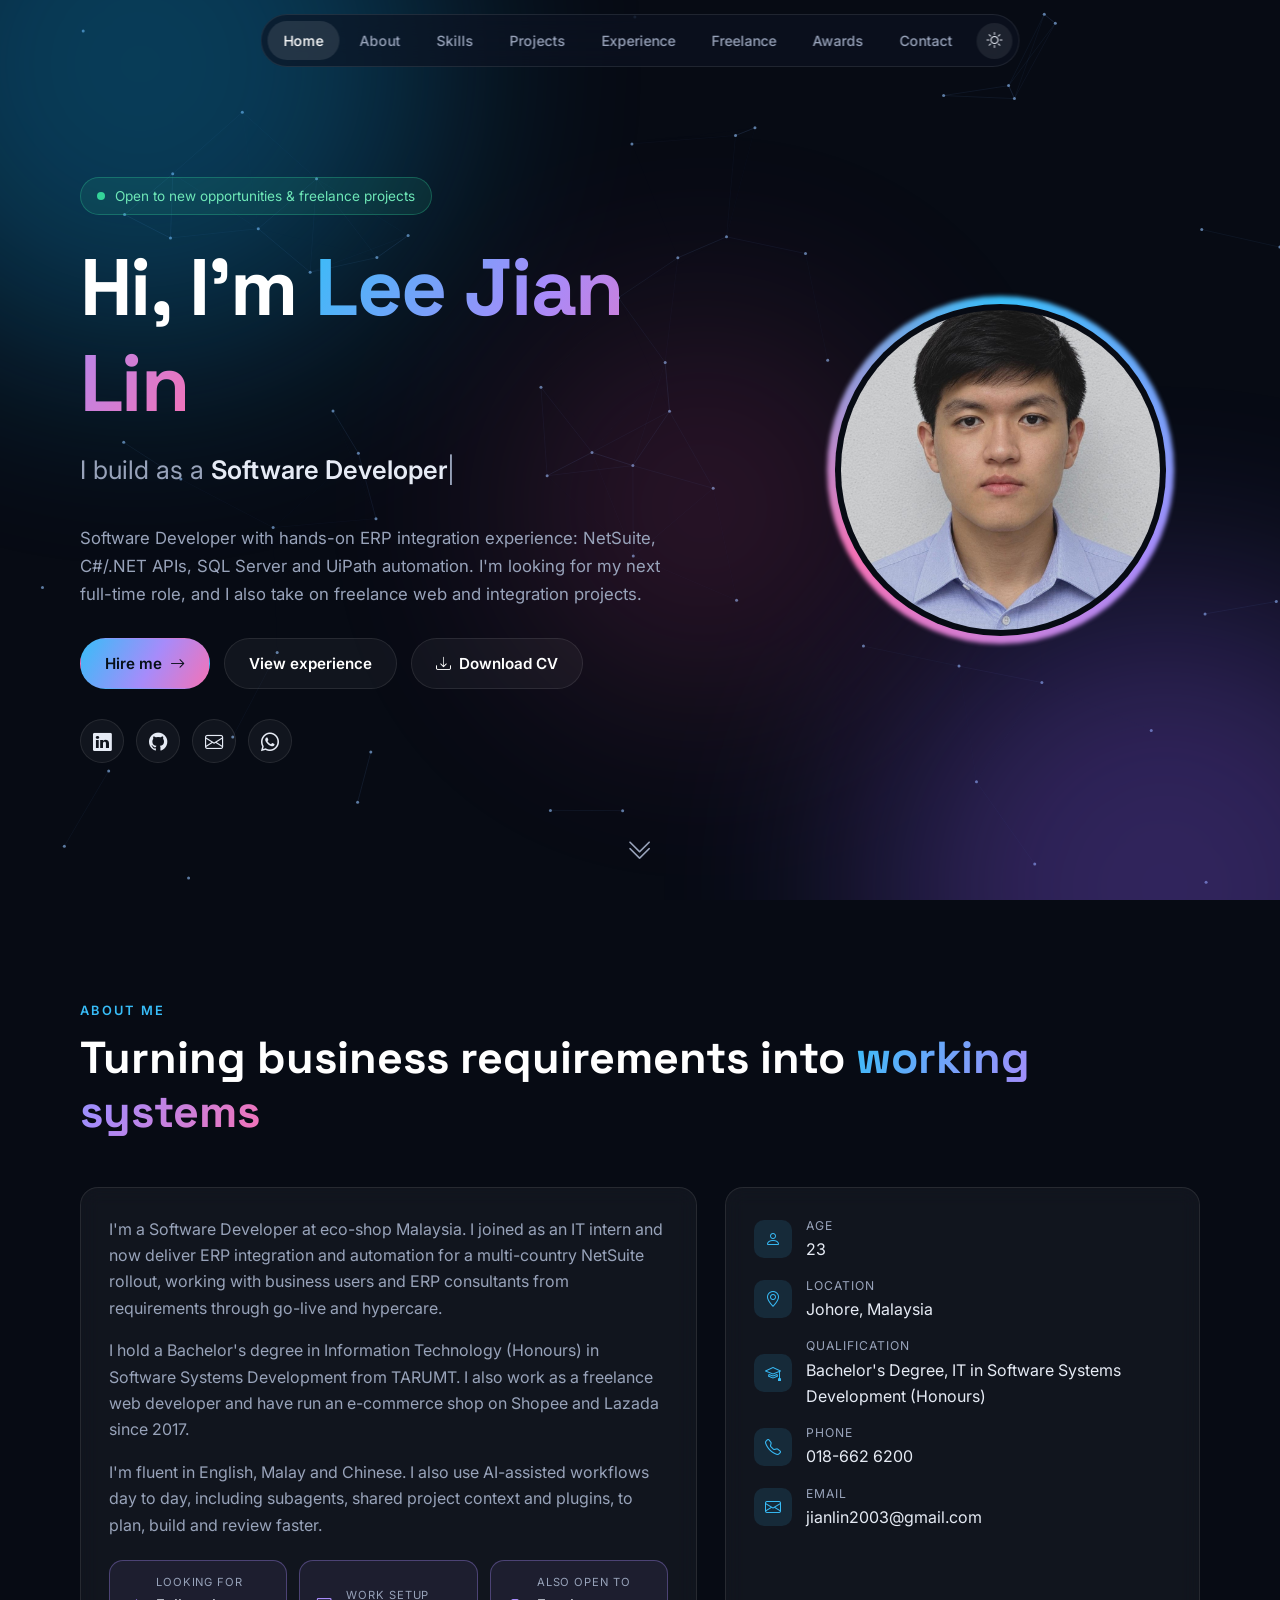
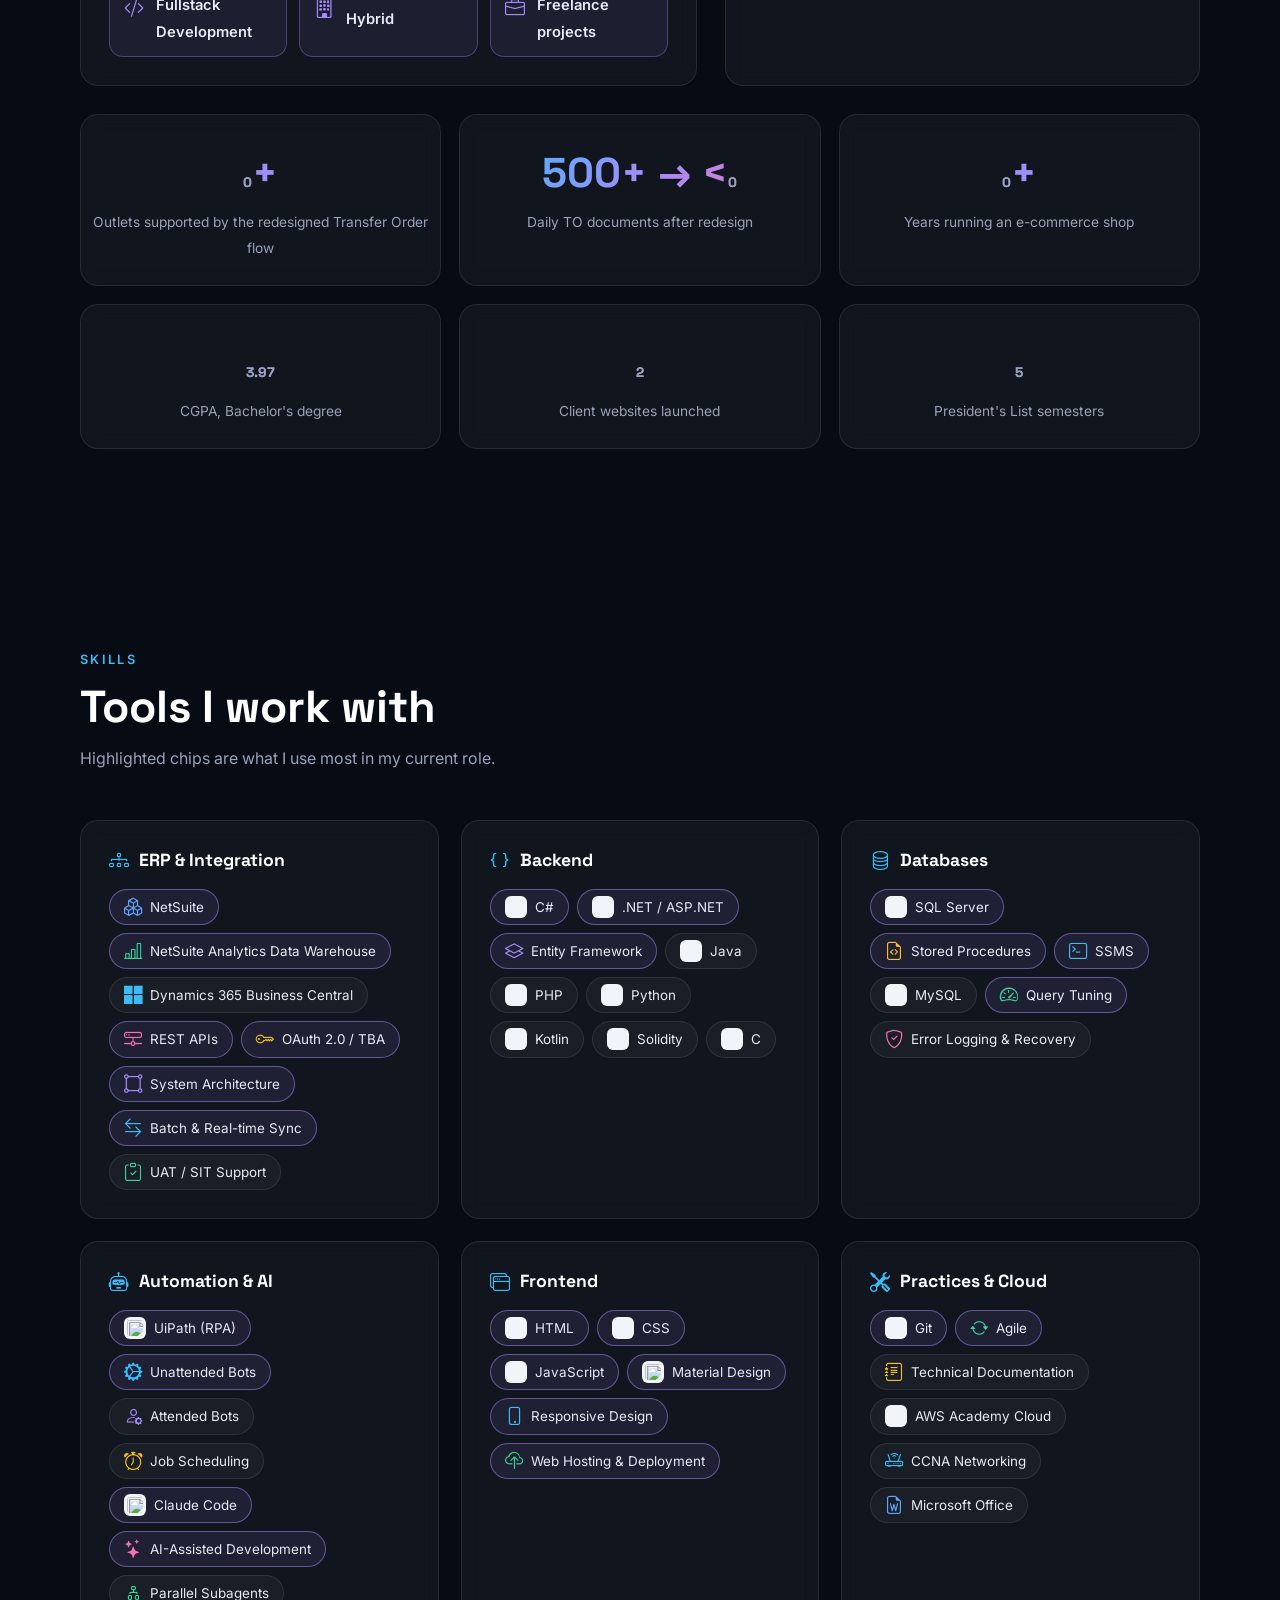
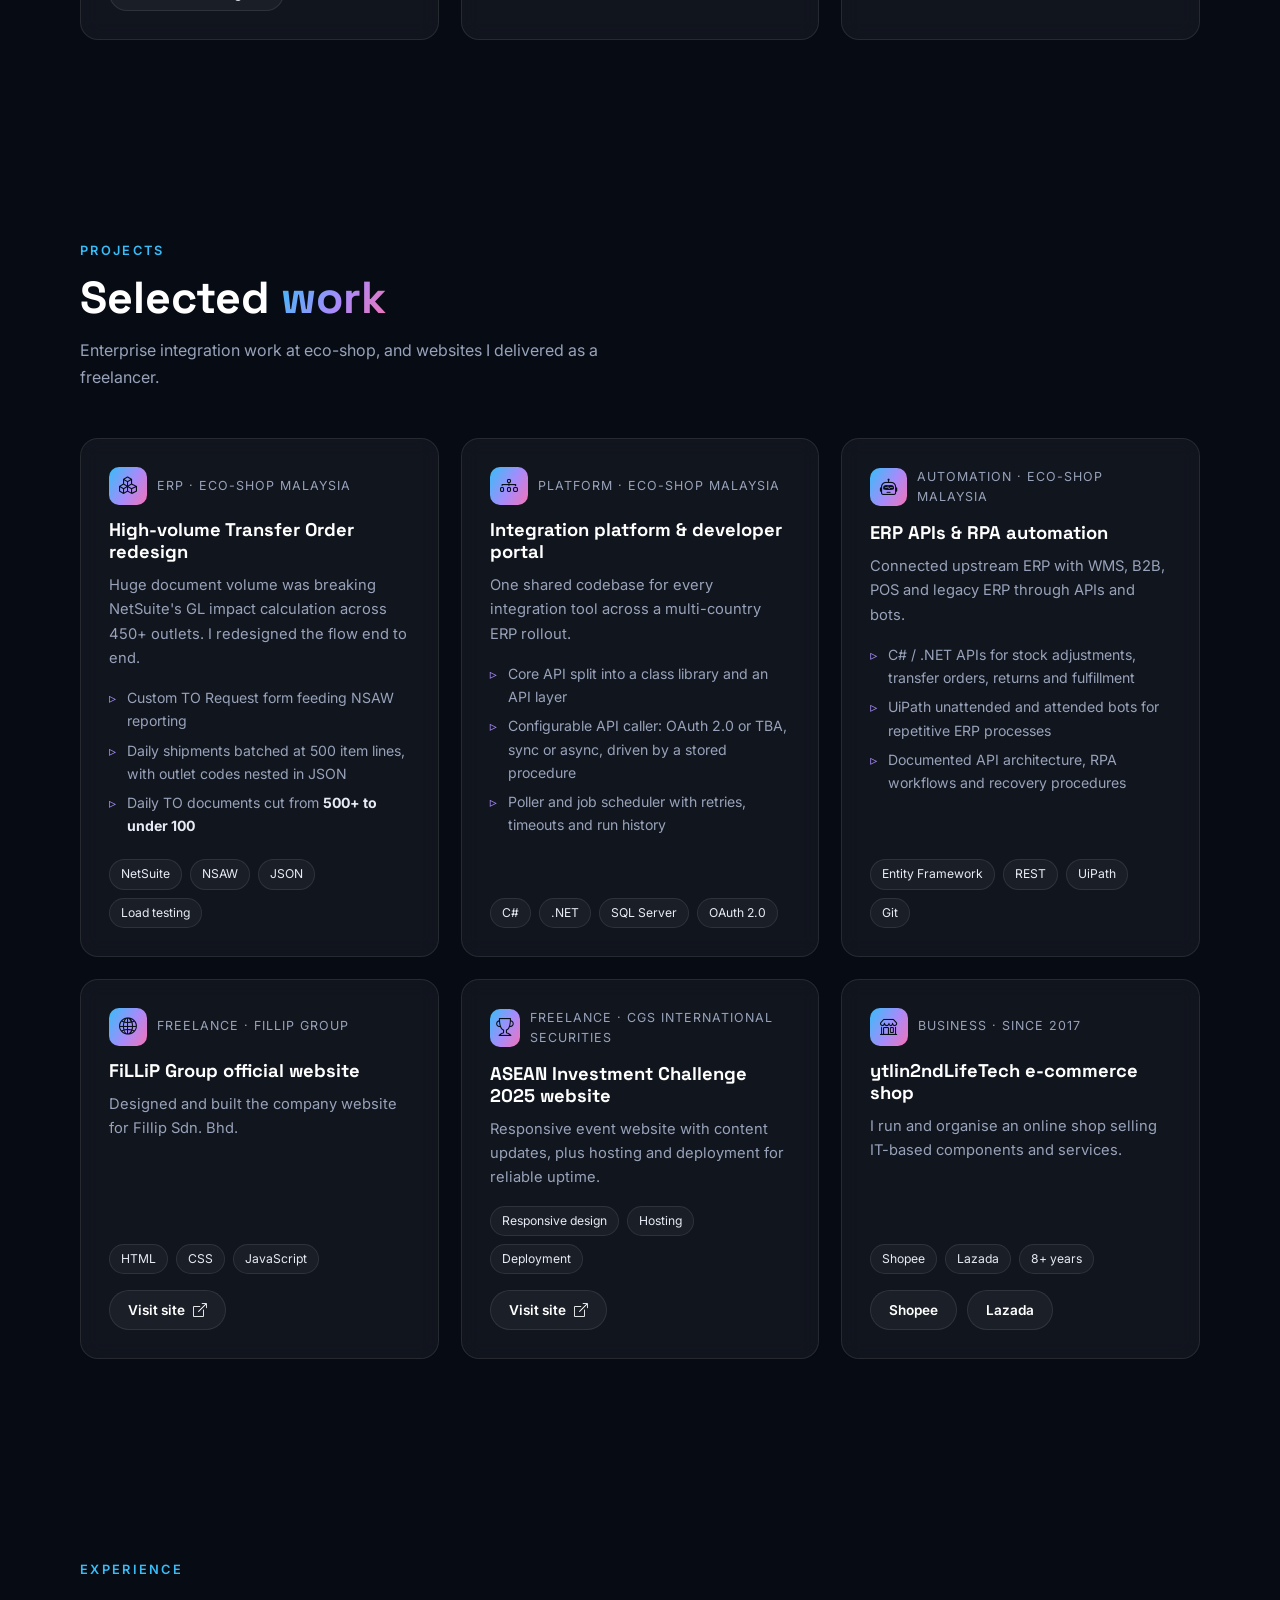
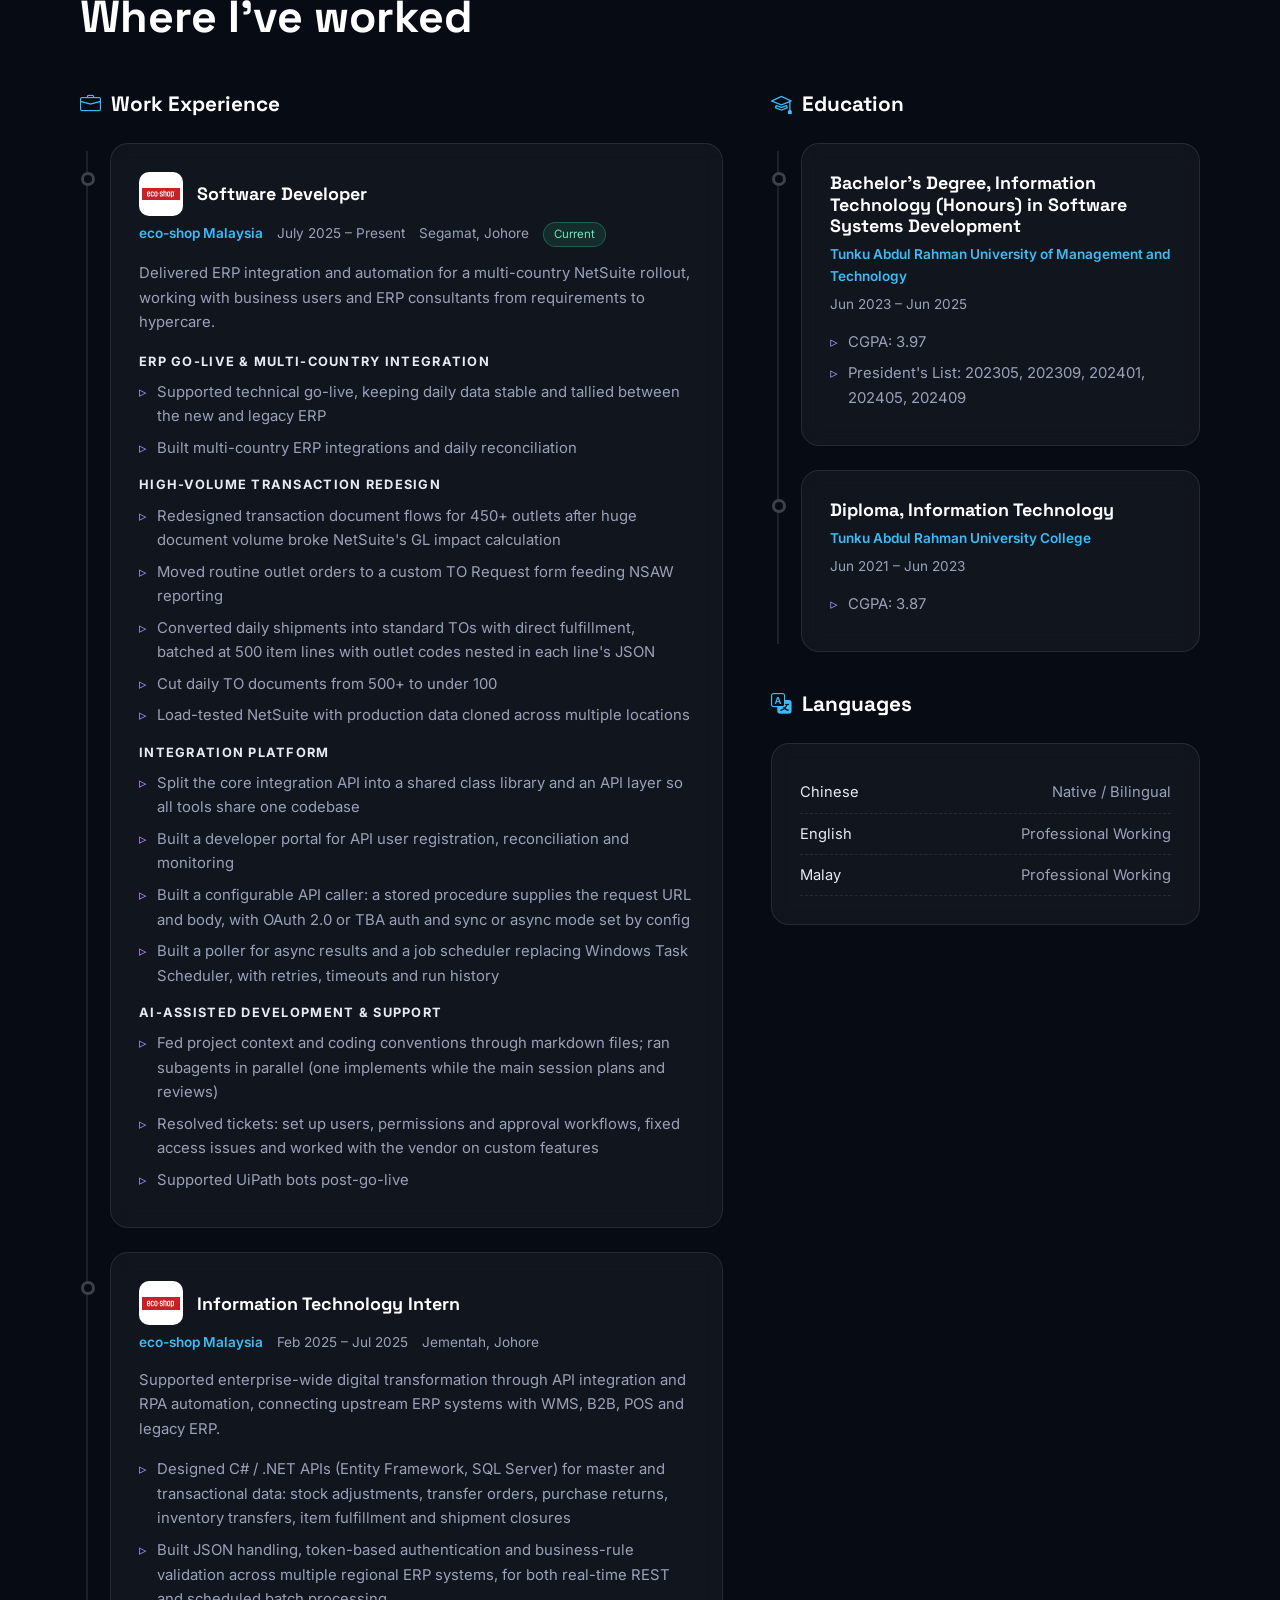
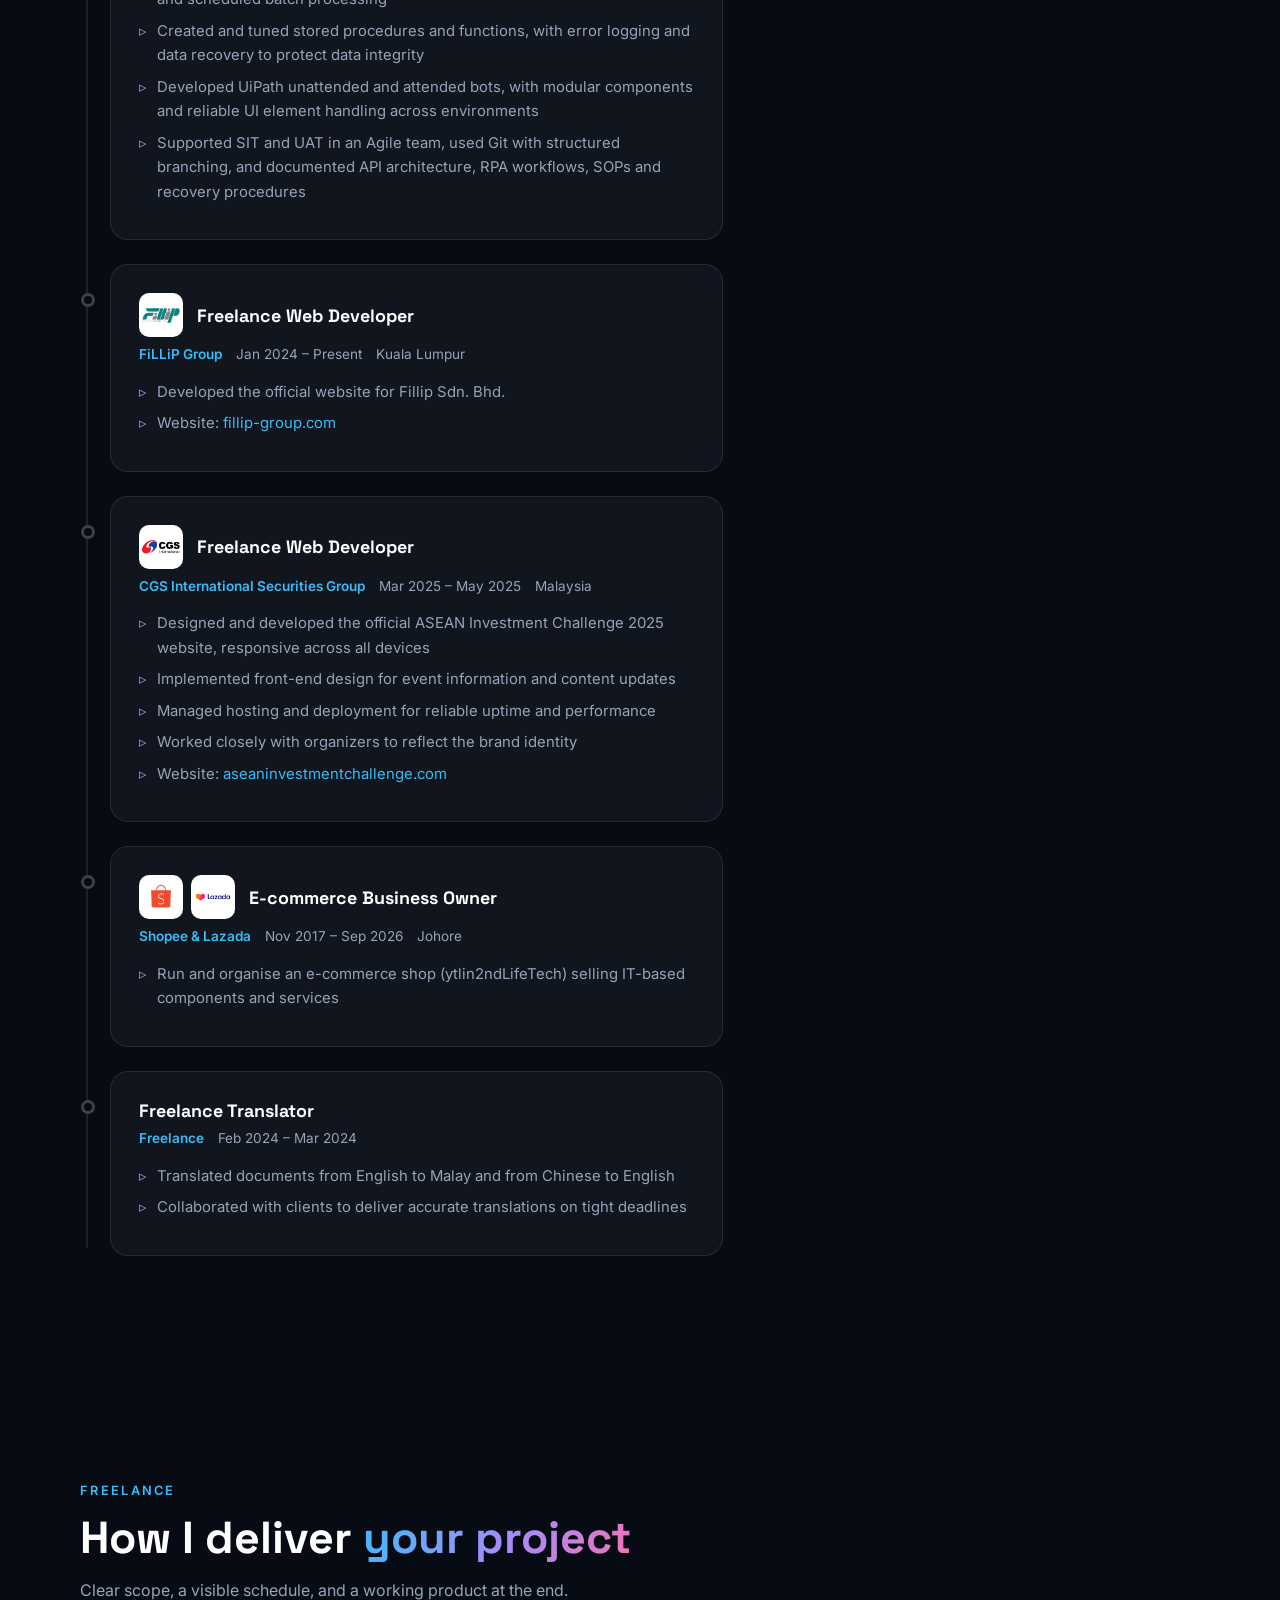
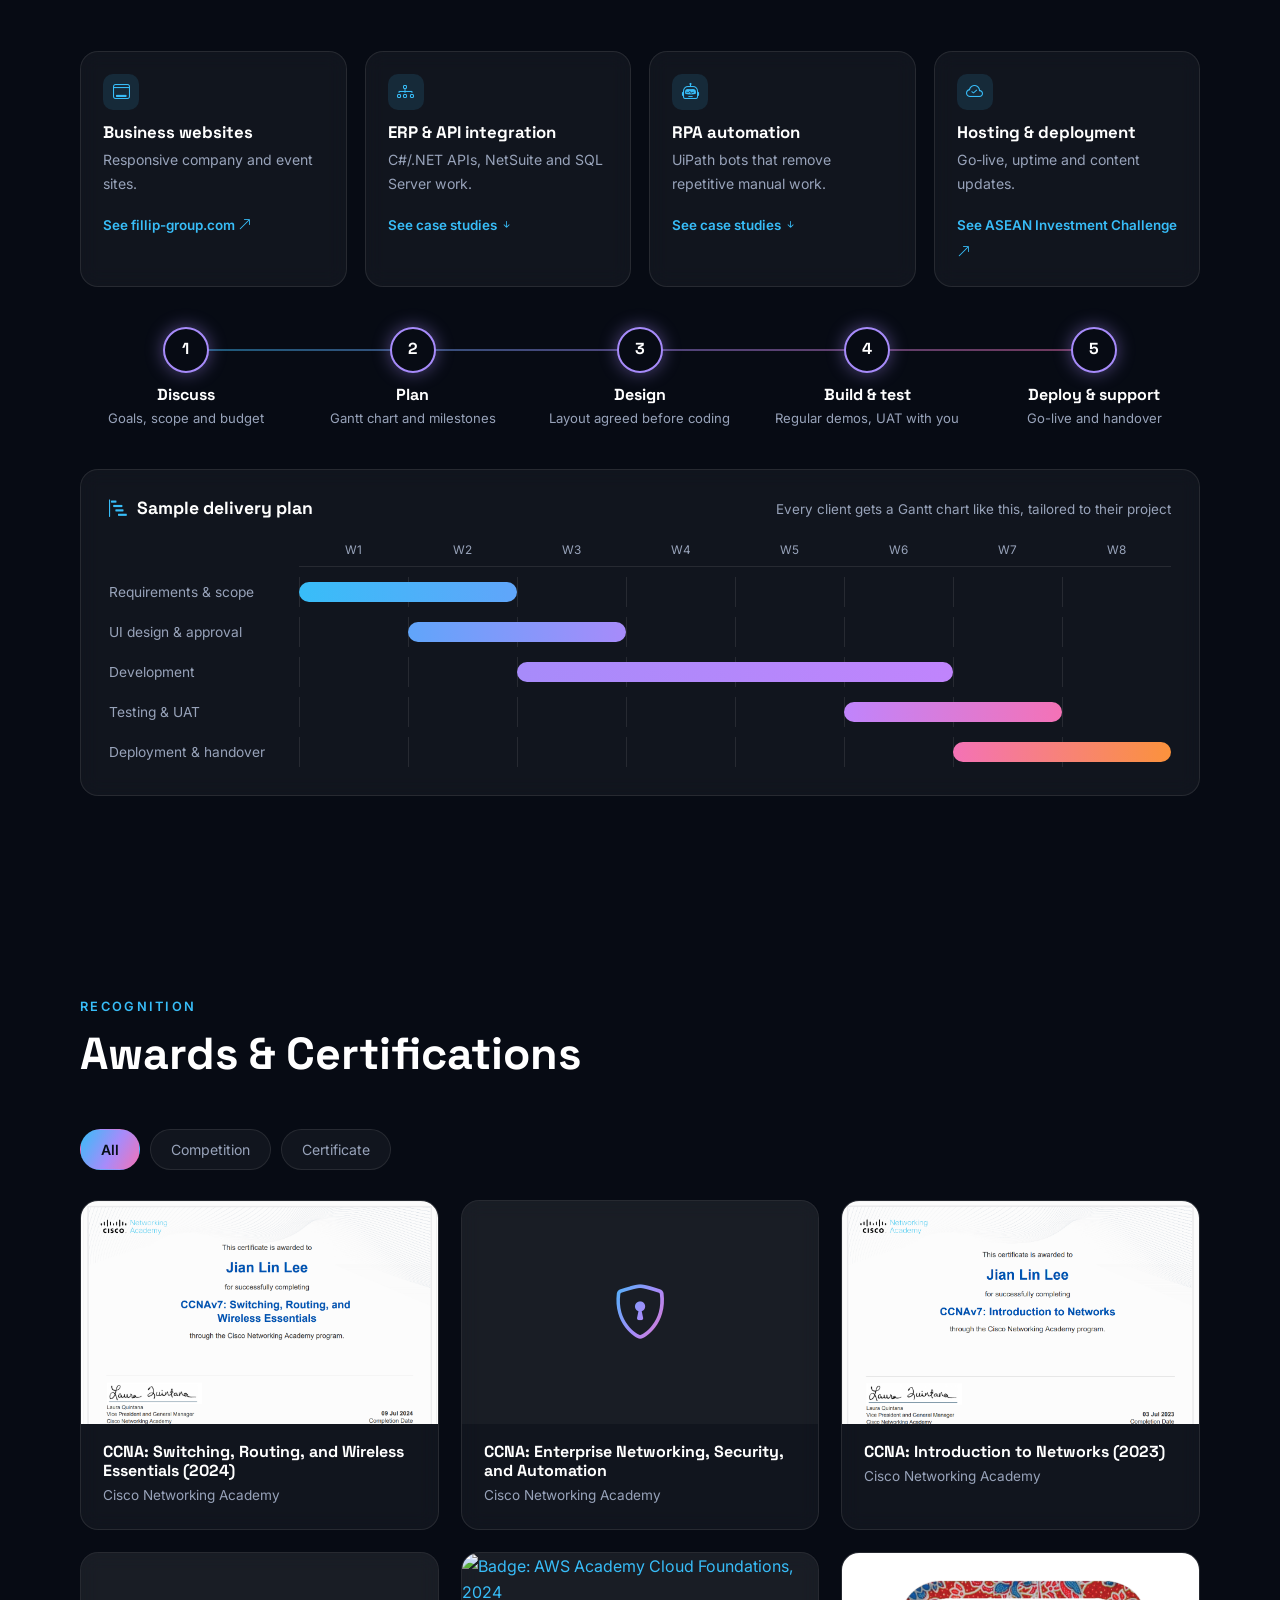
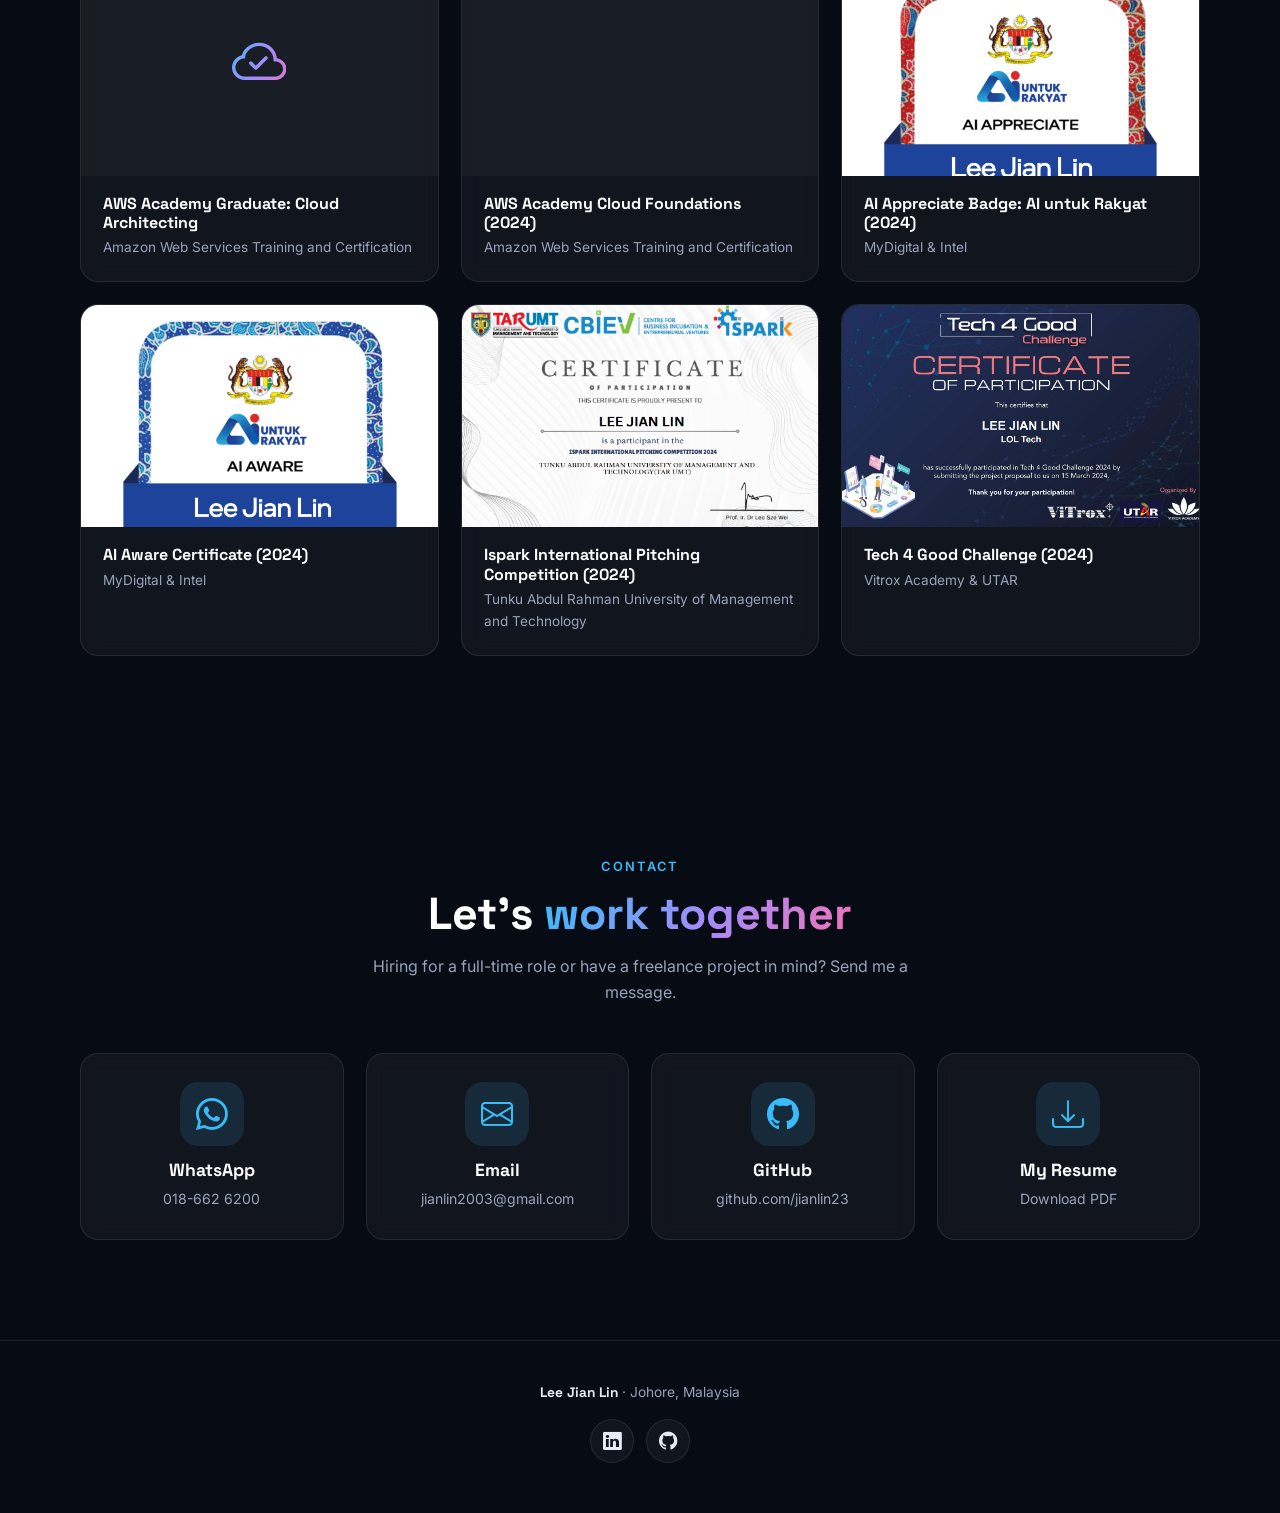
==== commit aaee92c3: "Changes made for 2026 Resume Update." ====
--- a/index.html
+++ b/index.html
@@ -4,780 +4,751 @@
 <head>
   <meta charset="utf-8">
   <meta content="width=device-width, initial-scale=1.0" name="viewport">
-  <title>Jian Lin's Resume</title>
-  <meta content="" name="description">
-  <meta content="" name="keywords">
-
-  <!-- Favicons -->
-  <link href="assets/img/Icon.png" rel="icon">
-  <!-- <link href="assets/img/apple-touch-icon.png" rel="apple-touch-icon"> -->
-
-  <!-- Fonts -->
+  <title>Lee Jian Lin | Software Developer</title>
+  <meta name="description"
+    content="Lee Jian Lin — Software Developer open to full-time opportunities and freelance projects: NetSuite ERP integration, C#/.NET APIs, SQL Server, UiPath RPA and web development.">
+  <meta name="theme-color" content="#070b14">
+  <link rel="canonical" href="https://jianlin23.github.io/resume/">
+  <meta property="og:type" content="website">
+  <meta property="og:site_name" content="Lee Jian Lin">
+  <meta property="og:url" content="https://jianlin23.github.io/resume/">
+  <meta property="og:title" content="Lee Jian Lin | Software Developer">
+  <meta property="og:description" content="Open to full-time opportunities and freelance projects: ERP integration, .NET APIs, RPA and web development.">
+  <meta property="og:image" content="https://jianlin23.github.io/resume/assets/img/profile/og-image.png">
+  <meta property="og:image:width" content="1200">
+  <meta property="og:image:height" content="630">
+  <meta property="og:image:alt" content="Lee Jian Lin, Software Developer. Open to opportunities and freelance projects.">
+  <meta name="twitter:card" content="summary_large_image">
+
+  <link href="assets/img/profile/Icon.png" rel="icon">
+
   <link href="https://fonts.googleapis.com" rel="preconnect">
   <link href="https://fonts.gstatic.com" rel="preconnect" crossorigin>
   <link
-    href="https://fonts.googleapis.com/css2?family=Roboto:ital,wght@0,100;0,300;0,400;0,500;0,700;0,900;1,100;1,300;1,400;1,500;1,700;1,900&family=Poppins:ital,wght@0,100;0,200;0,300;0,400;0,500;0,600;0,700;0,800;0,900;1,100;1,200;1,300;1,400;1,500;1,600;1,700;1,800;1,900&family=Raleway:ital,wght@0,100;0,200;0,300;0,400;0,500;0,600;0,700;0,800;0,900;1,100;1,200;1,300;1,400;1,500;1,600;1,700;1,800;1,900&display=swap"
+    href="https://fonts.googleapis.com/css2?family=Inter:wght@400;500;600&family=Space+Grotesk:wght@500;600;700&display=swap"
     rel="stylesheet">
 
-  <!-- Vendor CSS Files -->
-  <link href="assets/vendor/bootstrap/css/bootstrap.min.css" rel="stylesheet">
   <link href="assets/vendor/bootstrap-icons/bootstrap-icons.css" rel="stylesheet">
+  <link href="https://cdn.jsdelivr.net/gh/devicons/devicon@v2.16.0/devicon.min.css" rel="stylesheet">
   <link href="assets/vendor/aos/aos.css" rel="stylesheet">
   <link href="assets/vendor/glightbox/css/glightbox.min.css" rel="stylesheet">
-  <link href="assets/vendor/swiper/swiper-bundle.min.css" rel="stylesheet">
-
-  <!-- Main CSS File -->
-  <link href="assets/css/main.css" rel="stylesheet">
-
-  <!-- =======================================================
-  * Template Name: MyResume
-  * Template URL: https://bootstrapmade.com/free-html-bootstrap-template-my-resume/
-  * Updated: Jun 29 2024 with Bootstrap v5.3.3
-  * Author: BootstrapMade.com
-  * License: https://bootstrapmade.com/license/
-  ======================================================== -->
-
-  <style>
-    /* Hover effect to make images bigger */
-    .hover-grow img {
-      transition: transform 0.3s ease;
-    }
-
-    .hover-grow img:hover {
-      transform: scale(1.2);
-    }
-  </style>
-
+  <link href="assets/css/site.css" rel="stylesheet">
+  <script>try { var t = localStorage.getItem("theme"); if (t) document.documentElement.setAttribute("data-theme", t); } catch (e) { }</script>
 </head>
 
-<body class="index-page">
-
-  <header id="header" class="header d-flex flex-column justify-content-center">
-
-    <i class="header-toggle d-xl-none bi bi-list"></i>
-
-    <nav id="navmenu" class="navmenu">
-      <ul>
-        <li><a href="#hero" class="active"><i class="bi bi-house navicon"></i><span>Home</span></a></li>
-        <li><a href="#about"><i class="bi bi-person navicon"></i><span>About</span></a></li>
-        <li><a href="#exp"><i class="bi bi-broadcast navicon"></i><span>Expertise</span></a></li>
-        <li><a href="#resume"><i class="bi bi-file-earmark-text navicon"></i><span>Resume</span></a></li>
-        <li><a href="#award"><i class="bi bi-images navicon"></i><span>Award</span></a></li>
-        <li><a href="#contact"><i class="bi bi-envelope navicon"></i><span>Contact</span></a></li>
-      </ul>
-    </nav>
-
-  </header>
-
-  <main class="main">
-
-    <!-- Hero Section -->
-    <section id="hero" class="hero section light-background" style="background: linear-gradient(135deg, #0C567C, #EDB79C); min-height: 100vh;">
-
-      <!-- <img src="assets/img/hero-bg.jpg" alt=""> -->
-
-      <div class="container" data-aos="zoom-out">
-        <div class="row justify-content-center">
-          <div class="col-lg-9">
-            <h2>Lee Jian Lin</h2>
-            <p>I am looking internship as <span class="typed"
-                data-typed-items="Web Developer, Software Developer, Web Designer, App Developer">
-                Web Developer
-              </span>
-              <span class="typed-cursor typed-cursor--blink" aria-hidden="true"></span>
-            </p>
-            <div class="social-links">
-              <!-- <a href="#"><i class="bi bi-facebook"></i></a>
-              <a href="#"><i class="bi bi-instagram"></i></a> -->
-              <a href="https://www.linkedin.com/in/jianlinlee"><i class="bi bi-linkedin"></i></a>
-            </div>
-          </div>
-        </div>
-      </div>
-
-    </section><!-- /Hero Section -->
-
-    <!-- About Section -->
-    <section id="about" class="about section">
-
-      <!-- Section Title -->
-      <div class="container section-title" data-aos="fade-up">
-        <h2>About</h2>
-      </div><!-- End Section Title -->
-
-      <div class="container" data-aos="fade-up" data-aos-delay="100">
-
-        <div class="row gy-4 justify-content-center">
-          <div class="col-lg-4">
-            <img src="assets/img/profile-img.jpg" class="img-fluid" alt="">
-          </div>
-          <div class="col-lg-8 content">
-            <h2>Lee Jian Lin</h2>
-            <p class="fst-italic py-3">
-              I am a final-year degree student majoring in IT of Software System Development at TARUMT Johor Branch,
-              actively seeking an internship opportunity as a Web Developer, Software Developer, Web Desginer or App
-              Developer.
-            </p>
-            <div class="row">
-              <div class="col-lg-6">
-                <ul>
-                  <li><i class="bi bi-chevron-right"></i> <strong>Birthday:</strong> <span>23 January 2003</span></li>
-                  <li><i class="bi bi-chevron-right"></i> <strong>Phone:</strong> <span>018-6626200</span></li>
-                  <li><i class="bi bi-chevron-right"></i> <strong>City:</strong> <span>Johor, Malaysia</span></li>
+<body>
+  <a class="skip-link" href="#main">Skip to content</a>
+  <div id="preloader"></div>
+  <div class="progress-line"></div>
+  <canvas id="bg-canvas"></canvas>
+  <div class="aurora"><span></span><span></span><span></span></div>
+  <div class="cursor-glow"></div>
+
+  <nav class="nav" aria-label="Main">
+    <button class="nav-toggle" aria-label="Toggle menu"><i aria-hidden="true" class="bi bi-list"></i></button>
+    <a href="#hero">Home</a>
+    <a href="#about">About</a>
+    <a href="#skills">Skills</a>
+    <a href="#projects">Projects</a>
+    <a href="#experience">Experience</a>
+    <a href="#freelance">Freelance</a>
+    <a href="#awards">Awards</a>
+    <a href="#contact">Contact</a>
+    <button class="theme-toggle" aria-label="Toggle light or dark theme"><i aria-hidden="true" class="bi bi-sun"></i></button>
+  </nav>
+
+  <main id="main">
+    <!-- Hero -->
+    <section id="hero" class="hero">
+      <div class="container hero-inner">
+        <div data-aos="fade-up">
+          <div class="status-pill"><i aria-hidden="true"></i> Open to new opportunities &amp; freelance projects</div>
+          <h1>Hi, I'm <span class="grad-text">Lee Jian Lin</span></h1>
+          <p class="role">I build as a <span class="typed"
+              data-typed-items="Software Developer,Fullstack Freelance Developer,ERP Integration Developer,RPA Automation Developer">Software
+              Developer</span></p>
+          <p class="lead">Software Developer with hands-on ERP integration experience: NetSuite, C#/.NET APIs, SQL
+            Server and UiPath automation. I'm looking for my next full-time role, and I also take on freelance web
+            and integration projects.</p>
+          <div class="hero-actions">
+            <a href="#contact" class="btn btn-primary">Hire me <i aria-hidden="true" class="bi bi-arrow-right"></i></a>
+            <a href="#experience" class="btn">View experience</a>
+            <a href="assets/resume/Lee_Jian_Lin_Resume.pdf" download="Lee_Jian_Lin_Resume.pdf" class="btn"><i aria-hidden="true" class="bi bi-download"></i> Download CV</a>
+          </div>
+          <div class="socials">
+            <a href="https://www.linkedin.com/in/jianlinlee" target="_blank" rel="noopener" aria-label="LinkedIn"><i aria-hidden="true" class="bi bi-linkedin"></i></a>
+            <a href="https://github.com/jianlin23" target="_blank" rel="noopener" aria-label="GitHub"><i aria-hidden="true" class="bi bi-github"></i></a>
+            <a href="mailto:jianlin2003@gmail.com" aria-label="Email"><i aria-hidden="true" class="bi bi-envelope"></i></a>
+            <a href="https://wa.me/60186626200" target="_blank" rel="noopener" aria-label="WhatsApp"><i aria-hidden="true" class="bi bi-whatsapp"></i></a>
+          </div>
+        </div>
+        <div class="hero-photo" data-aos="zoom-in" data-aos-delay="200">
+          <img src="assets/img/profile/profile-img.jpg" alt="Portrait of Lee Jian Lin">
+        </div>
+      </div>
+      <a href="#about" class="scroll-hint" aria-label="Scroll down"><i aria-hidden="true" class="bi bi-chevron-double-down"></i></a>
+    </section>
+
+    <!-- About -->
+    <section id="about">
+      <div class="container">
+        <div class="section-head" data-aos="fade-up">
+          <div class="eyebrow">About me</div>
+          <h2>Turning business requirements into <span class="grad-text">working systems</span></h2>
+        </div>
+
+        <div class="about-grid">
+          <div class="card" data-aos="fade-up">
+            <p>I'm a Software Developer at eco-shop Malaysia. I joined as an IT intern and now deliver ERP integration
+              and automation for a multi-country NetSuite rollout, working with business users and ERP consultants from
+              requirements through go-live and hypercare.</p>
+            <p>I hold a Bachelor's degree in Information Technology (Honours) in Software Systems Development from
+              TARUMT. I also work as a freelance web developer and have run an e-commerce shop on Shopee and Lazada
+              since 2017.</p>
+            <p>I'm fluent in English, Malay and Chinese. I also use AI-assisted workflows day to day, including
+              subagents, shared project context and plugins, to plan, build and review faster.</p>
+            <ul class="looking">
+              <li><i aria-hidden="true" class="bi bi-code-slash"></i><div><small>Looking for</small><span>Fullstack Development</span></div></li>
+              <li><i aria-hidden="true" class="bi bi-building"></i><div><small>Work setup</small><span>Hybrid</span></div></li>
+              <li><i aria-hidden="true" class="bi bi-briefcase"></i><div><small>Also open to</small><span>Freelance projects</span></div></li>
+            </ul>
+          </div>
+          <div class="card" data-aos="fade-up" data-aos-delay="120">
+            <ul class="facts">
+              <li><i aria-hidden="true" class="bi bi-person"></i>
+                <div><small>Age</small><span data-age>23</span></div>
+              </li>
+              <li><i aria-hidden="true" class="bi bi-geo-alt"></i>
+                <div><small>Location</small><span>Johore, Malaysia</span></div>
+              </li>
+              <li><i aria-hidden="true" class="bi bi-mortarboard"></i>
+                <div><small>Qualification</small><span>Bachelor's Degree, IT in Software Systems Development (Honours)</span></div>
+              </li>
+              <li><i aria-hidden="true" class="bi bi-telephone"></i>
+                <div><small>Phone</small><span>018-662 6200</span></div>
+              </li>
+              <li><i aria-hidden="true" class="bi bi-envelope"></i>
+                <div><small>Email</small><span>jianlin2003@gmail.com</span></div>
+              </li>
+            </ul>
+          </div>
+        </div>
+
+        <div class="stats">
+          <div class="card stat" data-aos="fade-up"><b class="grad-text"><span
+                data-count="450">0</span>+</b><span>Outlets
+              supported by the redesigned Transfer Order flow</span></div>
+          <div class="card stat" data-aos="fade-up" data-aos-delay="80"><b class="grad-text">500+ → &lt;<span
+                data-count="100">0</span></b><span>Daily TO documents after redesign</span></div>
+          <div class="card stat" data-aos="fade-up" data-aos-delay="160"><b class="grad-text"><span
+                data-count="8">0</span>+</b><span>Years running an e-commerce shop</span></div>
+          <div class="card stat" data-aos="fade-up" data-aos-delay="240"><b class="grad-text"><span
+                data-count="3.97">0</span></b><span>CGPA, Bachelor's degree</span></div>
+          <div class="card stat" data-aos="fade-up" data-aos-delay="320"><b class="grad-text"><span data-count="2">0</span></b><span>Client websites launched</span></div>
+          <div class="card stat" data-aos="fade-up" data-aos-delay="400"><b class="grad-text"><span data-count="5">0</span></b><span>President's List semesters</span></div>
+        </div>
+      </div>
+    </section>
+
+    <!-- Skills -->
+    <section id="skills">
+      <div class="container">
+        <div class="section-head" data-aos="fade-up">
+          <div class="eyebrow">Skills</div>
+          <h2>Tools I work with</h2>
+          <p>Highlighted chips are what I use most in my current role.</p>
+        </div>
+
+        <div class="skills-grid">
+          <div class="card skill-card" data-aos="fade-up" data-tilt>
+            <h3><i aria-hidden="true" class="bi bi-diagram-3"></i> ERP &amp; Integration</h3>
+            <ul class="chips">
+              <li class="hot"><i aria-hidden="true" class="bi bi-boxes" style="color:#60a5fa"></i>NetSuite</li>
+              <li class="hot"><i aria-hidden="true" class="bi bi-bar-chart-line" style="color:#34d399"></i>NetSuite Analytics Data
+                Warehouse</li>
+              <li><i aria-hidden="true" class="bi bi-microsoft" style="color:#38bdf8"></i>Dynamics 365 Business Central</li>
+              <li class="hot"><i aria-hidden="true" class="bi bi-hdd-network" style="color:#f472b6"></i>REST APIs</li>
+              <li class="hot"><i aria-hidden="true" class="bi bi-key" style="color:#fbbf24"></i>OAuth 2.0 / TBA</li>
+              <li class="hot"><i aria-hidden="true" class="bi bi-bounding-box-circles" style="color:#a78bfa"></i>System Architecture</li>
+              <li class="hot"><i aria-hidden="true" class="bi bi-arrow-left-right" style="color:#38bdf8"></i>Batch &amp; Real-time Sync
+              </li>
+              <li><i aria-hidden="true" class="bi bi-clipboard-check" style="color:#34d399"></i>UAT / SIT Support</li>
+            </ul>
+          </div>
+
+          <div class="card skill-card" data-aos="fade-up" data-aos-delay="80" data-tilt>
+            <h3><i aria-hidden="true" class="bi bi-braces"></i> Backend</h3>
+            <ul class="chips">
+              <li class="hot"><i aria-hidden="true" class="devicon-csharp-plain colored"></i>C#</li>
+              <li class="hot"><i aria-hidden="true" class="devicon-dot-net-plain colored"></i>.NET / ASP.NET</li>
+              <li class="hot"><i aria-hidden="true" class="bi bi-layers" style="color:#a78bfa"></i>Entity Framework</li>
+              <li><i aria-hidden="true" class="devicon-java-plain colored"></i>Java</li>
+              <li><i aria-hidden="true" class="devicon-php-plain colored"></i>PHP</li>
+              <li><i aria-hidden="true" class="devicon-python-plain colored"></i>Python</li>
+              <li><i aria-hidden="true" class="devicon-kotlin-plain colored"></i>Kotlin</li>
+              <li><i aria-hidden="true" class="devicon-solidity-plain" style="color:#cbd5e1"></i>Solidity</li>
+              <li><i aria-hidden="true" class="devicon-c-plain colored"></i>C</li>
+            </ul>
+          </div>
+
+          <div class="card skill-card" data-aos="fade-up" data-aos-delay="160" data-tilt>
+            <h3><i aria-hidden="true" class="bi bi-database"></i> Databases</h3>
+            <ul class="chips">
+              <li class="hot"><i aria-hidden="true" class="devicon-microsoftsqlserver-plain colored"></i>SQL Server</li>
+              <li class="hot"><i aria-hidden="true" class="bi bi-file-earmark-code" style="color:#fbbf24"></i>Stored Procedures</li>
+              <li class="hot"><i aria-hidden="true" class="bi bi-terminal" style="color:#38bdf8"></i>SSMS</li>
+              <li><i aria-hidden="true" class="devicon-mysql-plain colored"></i>MySQL</li>
+              <li class="hot"><i aria-hidden="true" class="bi bi-speedometer2" style="color:#34d399"></i>Query Tuning</li>
+              <li><i aria-hidden="true" class="bi bi-shield-check" style="color:#f472b6"></i>Error Logging &amp; Recovery</li>
+            </ul>
+          </div>
+
+          <div class="card skill-card" data-aos="fade-up" data-tilt>
+            <h3><i aria-hidden="true" class="bi bi-robot"></i> Automation &amp; AI</h3>
+            <ul class="chips">
+              <li class="hot"><img src="https://cdn.simpleicons.org/uipath/FA4616" alt="" width="16" height="16">UiPath
+                (RPA)</li>
+              <li class="hot"><i aria-hidden="true" class="bi bi-gear-wide-connected" style="color:#38bdf8"></i>Unattended Bots</li>
+              <li><i aria-hidden="true" class="bi bi-person-gear" style="color:#a78bfa"></i>Attended Bots</li>
+              <li><i aria-hidden="true" class="bi bi-alarm" style="color:#fbbf24"></i>Job Scheduling</li>
+              <li class="hot"><img src="https://cdn.simpleicons.org/claude/D97757" alt="" width="16" height="16">Claude Code</li>
+              <li class="hot"><i aria-hidden="true" class="bi bi-stars" style="color:#f472b6"></i>AI-Assisted Development</li>
+              <li><i aria-hidden="true" class="bi bi-diagram-2" style="color:#34d399"></i>Parallel Subagents</li>
+            </ul>
+          </div>
+
+          <div class="card skill-card" data-aos="fade-up" data-aos-delay="80" data-tilt>
+            <h3><i aria-hidden="true" class="bi bi-window-stack"></i> Frontend</h3>
+            <ul class="chips">
+              <li class="hot"><i aria-hidden="true" class="devicon-html5-plain colored"></i>HTML</li>
+              <li class="hot"><i aria-hidden="true" class="devicon-css3-plain colored"></i>CSS</li>
+              <li class="hot"><i aria-hidden="true" class="devicon-javascript-plain colored"></i>JavaScript</li>
+              <li class="hot"><img src="https://cdn.simpleicons.org/materialdesign/757575" alt="" width="16" height="16">Material Design</li>
+              <li class="hot"><i aria-hidden="true" class="bi bi-phone" style="color:#38bdf8"></i>Responsive Design</li>
+              <li class="hot"><i aria-hidden="true" class="bi bi-cloud-upload" style="color:#34d399"></i>Web Hosting &amp; Deployment</li>
+            </ul>
+          </div>
+
+          <div class="card skill-card" data-aos="fade-up" data-aos-delay="160" data-tilt>
+            <h3><i aria-hidden="true" class="bi bi-tools"></i> Practices &amp; Cloud</h3>
+            <ul class="chips">
+              <li class="hot"><i aria-hidden="true" class="devicon-git-plain colored"></i>Git</li>
+              <li class="hot"><i aria-hidden="true" class="bi bi-arrow-repeat" style="color:#34d399"></i>Agile</li>
+              <li><i aria-hidden="true" class="bi bi-journal-text" style="color:#fbbf24"></i>Technical Documentation</li>
+              <li><i aria-hidden="true" class="devicon-amazonwebservices-plain-wordmark colored"></i>AWS Academy Cloud</li>
+              <li><i aria-hidden="true" class="bi bi-router" style="color:#38bdf8"></i>CCNA Networking</li>
+              <li><i aria-hidden="true" class="bi bi-file-earmark-word" style="color:#60a5fa"></i>Microsoft Office</li>
+            </ul>
+          </div>
+        </div>
+      </div>
+    </section>
+
+    <!-- Projects -->
+    <section id="projects">
+      <div class="container">
+        <div class="section-head" data-aos="fade-up">
+          <div class="eyebrow">Projects</div>
+          <h2>Selected <span class="grad-text">work</span></h2>
+          <p>Enterprise integration work at eco-shop, and websites I delivered as a freelancer.</p>
+        </div>
+
+        <div class="projects-grid">
+          <article class="card project" data-aos="fade-up" data-tilt>
+            <div class="p-top"><i aria-hidden="true" class="bi bi-boxes"></i><span>ERP · eco-shop Malaysia</span></div>
+            <h3>High-volume Transfer Order redesign</h3>
+            <p>Huge document volume was breaking NetSuite's GL impact calculation across 450+ outlets. I redesigned the flow end to end.</p>
+            <ul>
+              <li>Custom TO Request form feeding NSAW reporting</li>
+              <li>Daily shipments batched at 500 item lines, with outlet codes nested in JSON</li>
+              <li>Daily TO documents cut from <b>500+ to under 100</b></li>
+            </ul>
+            <ul class="chips"><li>NetSuite</li><li>NSAW</li><li>JSON</li><li>Load testing</li></ul>
+          </article>
+
+          <article class="card project" data-aos="fade-up" data-aos-delay="80" data-tilt>
+            <div class="p-top"><i aria-hidden="true" class="bi bi-diagram-3"></i><span>Platform · eco-shop Malaysia</span></div>
+            <h3>Integration platform &amp; developer portal</h3>
+            <p>One shared codebase for every integration tool across a multi-country ERP rollout.</p>
+            <ul>
+              <li>Core API split into a class library and an API layer</li>
+              <li>Configurable API caller: OAuth 2.0 or TBA, sync or async, driven by a stored procedure</li>
+              <li>Poller and job scheduler with retries, timeouts and run history</li>
+            </ul>
+            <ul class="chips"><li>C#</li><li>.NET</li><li>SQL Server</li><li>OAuth 2.0</li></ul>
+          </article>
+
+          <article class="card project" data-aos="fade-up" data-aos-delay="160" data-tilt>
+            <div class="p-top"><i aria-hidden="true" class="bi bi-robot"></i><span>Automation · eco-shop Malaysia</span></div>
+            <h3>ERP APIs &amp; RPA automation</h3>
+            <p>Connected upstream ERP with WMS, B2B, POS and legacy ERP through APIs and bots.</p>
+            <ul>
+              <li>C# / .NET APIs for stock adjustments, transfer orders, returns and fulfillment</li>
+              <li>UiPath unattended and attended bots for repetitive ERP processes</li>
+              <li>Documented API architecture, RPA workflows and recovery procedures</li>
+            </ul>
+            <ul class="chips"><li>Entity Framework</li><li>REST</li><li>UiPath</li><li>Git</li></ul>
+          </article>
+
+          <article class="card project" data-aos="fade-up" data-tilt>
+            <div class="p-top"><i aria-hidden="true" class="bi bi-globe2"></i><span>Freelance · FiLLiP Group</span></div>
+            <h3>FiLLiP Group official website</h3>
+            <p>Designed and built the company website for Fillip Sdn. Bhd.</p>
+            <ul class="chips"><li>HTML</li><li>CSS</li><li>JavaScript</li></ul>
+            <div class="p-links"><a class="btn" href="https://fillip-group.com/" target="_blank" rel="noopener">Visit site <i aria-hidden="true" class="bi bi-box-arrow-up-right"></i></a></div>
+          </article>
+
+          <article class="card project" data-aos="fade-up" data-aos-delay="80" data-tilt>
+            <div class="p-top"><i aria-hidden="true" class="bi bi-trophy"></i><span>Freelance · CGS International Securities</span></div>
+            <h3>ASEAN Investment Challenge 2025 website</h3>
+            <p>Responsive event website with content updates, plus hosting and deployment for reliable uptime.</p>
+            <ul class="chips"><li>Responsive design</li><li>Hosting</li><li>Deployment</li></ul>
+            <div class="p-links"><a class="btn" href="https://aseaninvestmentchallenge.com/" target="_blank"
+                rel="noopener">Visit site <i aria-hidden="true" class="bi bi-box-arrow-up-right"></i></a></div>
+          </article>
+
+          <article class="card project" data-aos="fade-up" data-aos-delay="160" data-tilt>
+            <div class="p-top"><i aria-hidden="true" class="bi bi-shop"></i><span>Business · since 2017</span></div>
+            <h3>ytlin2ndLifeTech e-commerce shop</h3>
+            <p>I run and organise an online shop selling IT-based components and services.</p>
+            <ul class="chips"><li>Shopee</li><li>Lazada</li><li>8+ years</li></ul>
+            <div class="p-links">
+              <a class="btn" href="https://shopee.com.my/shop/44208872" target="_blank" rel="noopener">Shopee</a>
+              <a class="btn" href="https://www.lazada.com.my/shop/ytlin2ndlife-tech/" target="_blank"
+                rel="noopener">Lazada</a>
+            </div>
+          </article>
+        </div>
+      </div>
+    </section>
+
+    <!-- Experience -->
+    <section id="experience">
+      <div class="container">
+        <div class="section-head" data-aos="fade-up">
+          <div class="eyebrow">Experience</div>
+          <h2>Where I've worked</h2>
+        </div>
+
+        <div class="split">
+          <div>
+            <h3 class="col-title"><i aria-hidden="true" class="bi bi-briefcase"></i> Work Experience</h3>
+            <div class="timeline">
+
+              <div class="t-item current card" data-aos="fade-right">
+                <div class="t-head">
+                  <a href="https://www.eco-shop.com.my/" target="_blank" rel="noopener"><img
+                      src="assets/img/logos/eco-shop.svg"
+                      alt="eco-shop Malaysia logo"></a>
+                  <h4>Software Developer</h4>
+                </div>
+                <div class="t-meta"><span class="org">eco-shop Malaysia</span><span>July 2025 –
+                    Present</span><span>Segamat,
+                    Johore</span><span class="tag">Current</span></div>
+                <p style="color:var(--muted);font-size:.93rem">Delivered ERP integration and automation for a
+                  multi-country NetSuite rollout, working with business users and ERP consultants from requirements to
+                  hypercare.</p>
+                <h5>ERP go-live &amp; multi-country integration</h5>
+                <ul>
+                  <li>Supported technical go-live, keeping daily data stable and tallied between the new and legacy ERP
+                  </li>
+                  <li>Built multi-country ERP integrations and daily reconciliation</li>
+                </ul>
+                <h5>High-volume transaction redesign</h5>
+                <ul>
+                  <li>Redesigned transaction document flows for 450+ outlets after huge document volume broke NetSuite's
+                    GL impact calculation</li>
+                  <li>Moved routine outlet orders to a custom TO Request form feeding NSAW reporting</li>
+                  <li>Converted daily shipments into standard TOs with direct fulfillment, batched at 500 item lines
+                    with outlet codes nested in each line's JSON</li>
+                  <li>Cut daily TO documents from 500+ to under 100</li>
+                  <li>Load-tested NetSuite with production data cloned across multiple locations</li>
+                </ul>
+                <h5>Integration platform</h5>
+                <ul>
+                  <li>Split the core integration API into a shared class library and an API layer so all tools share
+                    one codebase</li>
+                  <li>Built a developer portal for API user registration, reconciliation and monitoring</li>
+                  <li>Built a configurable API caller: a stored procedure supplies the request URL and body, with
+                    OAuth 2.0 or TBA auth and sync or async mode set by config</li>
+                  <li>Built a poller for async results and a job scheduler replacing Windows Task Scheduler, with
+                    retries, timeouts and run history</li>
+                </ul>
+                <h5>AI-assisted development &amp; support</h5>
+                <ul>
+                  <li>Fed project context and coding conventions through markdown files; ran subagents in parallel
+                    (one implements while the main session plans and reviews)</li>
+                  <li>Resolved tickets: set up users, permissions and approval workflows, fixed access issues and
+                    worked with the vendor on custom features</li>
+                  <li>Supported UiPath bots post-go-live</li>
                 </ul>
               </div>
-              <div class="col-lg-6">
-                <ul>
-                  <li><i class="bi bi-chevron-right"></i> <strong>Age:</strong> <span>21</span></li>
-                  <li><i class="bi bi-chevron-right"></i> <strong>Qualification:</strong> <span>Degree</span></li>
-                  <li><i class="bi bi-chevron-right"></i> <strong>Email:</strong> <span>jianlin2003@gmail.com</span>
+
+              <div class="t-item card" data-aos="fade-right">
+                <div class="t-head">
+                  <a href="https://www.eco-shop.com.my/" target="_blank" rel="noopener"><img
+                      src="assets/img/logos/eco-shop.svg"
+                      alt="eco-shop Malaysia logo"></a>
+                  <h4>Information Technology Intern</h4>
+                </div>
+                <div class="t-meta"><span class="org">eco-shop Malaysia</span><span>Feb 2025 – Jul
+                    2025</span><span>Jementah,
+                    Johore</span></div>
+                <p style="color:var(--muted);font-size:.93rem">Supported enterprise-wide digital transformation through
+                  API integration and RPA automation, connecting upstream ERP systems with WMS, B2B, POS and legacy ERP.
+                </p>
+                <ul>
+                  <li>Designed C# / .NET APIs (Entity Framework, SQL Server) for master and transactional data: stock
+                    adjustments, transfer orders, purchase returns, inventory transfers, item fulfillment and shipment
+                    closures</li>
+                  <li>Built JSON handling, token-based authentication and business-rule validation across multiple
+                    regional ERP systems, for both real-time REST and scheduled batch processing</li>
+                  <li>Created and tuned stored procedures and functions, with error logging and data recovery to protect
+                    data integrity</li>
+                  <li>Developed UiPath unattended and attended bots, with modular components and reliable UI element
+                    handling across environments</li>
+                  <li>Supported SIT and UAT in an Agile team, used Git with structured branching, and documented API
+                    architecture, RPA workflows, SOPs and recovery procedures</li>
+                </ul>
+              </div>
+
+              <div class="t-item card" data-aos="fade-right">
+                <div class="t-head">
+                  <a href="https://fillip-group.com/" target="_blank" rel="noopener"><img
+                      src="assets/img/logos/fillip.png" alt="FiLLiP Group logo"></a>
+                  <h4>Freelance Web Developer</h4>
+                </div>
+                <div class="t-meta"><span class="org">FiLLiP Group</span><span>Jan 2024 – Present</span><span>Kuala
+                    Lumpur</span></div>
+                <ul>
+                  <li>Developed the official website for Fillip Sdn. Bhd.</li>
+                  <li>Website: <a href="https://fillip-group.com/" target="_blank" rel="noopener">fillip-group.com</a>
                   </li>
                 </ul>
               </div>
-            </div>
-          </div>
-        </div>
-
-      </div>
-
-    </section><!-- /About Section -->
-
-    <!-- Stats Section -->
-    <!-- <section id="stats" class="stats section">
-
-      <div class="container" data-aos="fade-up" data-aos-delay="100">
-
-        <div class="row gy-4">
-
-          <div class="col-lg-3 col-md-6 d-flex flex-column align-items-center">
-            <i class="bi bi-emoji-smile"></i>
-            <div class="stats-item">
-              <span data-purecounter-start="0" data-purecounter-end="232" data-purecounter-duration="1" class="purecounter"></span>
-              <p>Happy Clients</p>
-            </div>
-          </div>
-
-          <div class="col-lg-3 col-md-6 d-flex flex-column align-items-center">
-            <i class="bi bi-journal-richtext"></i>
-            <div class="stats-item">
-              <span data-purecounter-start="0" data-purecounter-end="521" data-purecounter-duration="1" class="purecounter"></span>
-              <p>Projects</p>
-            </div>
-          </div>
-
-          <div class="col-lg-3 col-md-6 d-flex flex-column align-items-center">
-            <i class="bi bi-headset"></i>
-            <div class="stats-item">
-              <span data-purecounter-start="0" data-purecounter-end="1463" data-purecounter-duration="1" class="purecounter"></span>
-              <p>Hours Of Support</p>
-            </div>
-          </div>
-
-          <div class="col-lg-3 col-md-6 d-flex flex-column align-items-center">
-            <i class="bi bi-people"></i>
-            <div class="stats-item">
-              <span data-purecounter-start="0" data-purecounter-end="15" data-purecounter-duration="1" class="purecounter"></span>
-              <p>Hard Workers</p>
-            </div>
-          </div>
-        </div>
-
-      </div>
-
-    </section> -->
-    <!-- /Stats Section -->
-
-    <!-- Skills Section -->
-    <section id="exp" class="skills section">
-
-      <!-- Section Title -->
-      <div class="container section-title" data-aos="fade-up">
-        <h2>Expertise</h2>
-        <p>Percentage refers to familiarity.</p>
-      </div><!-- End Section Title -->
-
-      <div class="container" data-aos="fade-up" data-aos-delay="100">
-
-        <div class="row skills-content skills-animation">
-
-          <div class="col-lg-6">
-
-            <h2 class="mb-4">Programming Languages</h2>
-
-            <div class="row">
-
-              <div class="col-lg-6">
-
-                <div class="content">
-                  <h5>Front End</h5>
+
+              <div class="t-item card" data-aos="fade-right">
+                <div class="t-head">
+                  <a href="https://www.cgsi.com.my/" target="_blank" rel="noopener"><img
+                      src="assets/img/logos/cgsi.jpg"
+                      alt="CGS International Securities Group logo"></a>
+                  <h4>Freelance Web Developer</h4>
                 </div>
-
-                <div class="progress">
-                  <span class="skill"><span>HTML</span> <i class="val">100%</i></span>
-                  <div class="progress-bar-wrap">
-                    <div class="progress-bar" role="progressbar" aria-valuenow="100" aria-valuemin="0"
-                      aria-valuemax="100">
-                    </div>
+                <div class="t-meta"><span class="org">CGS International Securities Group</span><span>Mar 2025 – May
+                    2025</span><span>Malaysia</span></div>
+                <ul>
+                  <li>Designed and developed the official ASEAN Investment Challenge 2025 website, responsive across all
+                    devices</li>
+                  <li>Implemented front-end design for event information and content updates</li>
+                  <li>Managed hosting and deployment for reliable uptime and performance</li>
+                  <li>Worked closely with organizers to reflect the brand identity</li>
+                  <li>Website: <a href="https://aseaninvestmentchallenge.com/" target="_blank"
+                      rel="noopener">aseaninvestmentchallenge.com</a></li>
+                </ul>
+              </div>
+
+              <div class="t-item card" data-aos="fade-right">
+                <div class="t-head">
+                  <div class="t-logos">
+                    <a href="https://shopee.com.my/shop/44208872" target="_blank" rel="noopener"><img
+                        src="assets/img/logos/shopee.png"
+                        alt="ytlin2ndLifeTech on Shopee"></a>
+                    <a href="https://www.lazada.com.my/shop/ytlin2ndlife-tech/" target="_blank" rel="noopener"><img
+                        src="assets/img/logos/lazada.png"
+                        alt="ytlin2ndLifeTech on Lazada"></a>
                   </div>
-                </div><!-- End Skills Item -->
-
-                <div class="progress">
-                  <span class="skill"><span>CSS</span> <i class="val">80%</i></span>
-                  <div class="progress-bar-wrap">
-                    <div class="progress-bar" role="progressbar" aria-valuenow="80" aria-valuemin="0"
-                      aria-valuemax="100">
-                    </div>
-                  </div>
-                </div><!-- End Skills Item -->
-
-                <div class="progress">
-                  <span class="skill"><span>JavaScript</span> <i class="val">80%</i></span>
-                  <div class="progress-bar-wrap">
-                    <div class="progress-bar" role="progressbar" aria-valuenow="80" aria-valuemin="0"
-                      aria-valuemax="100">
-                    </div>
-                  </div>
-                </div><!-- End Skills Item -->
+                  <h4>E-commerce Business Owner</h4>
+                </div>
+                <div class="t-meta"><span class="org">Shopee &amp; Lazada</span><span>Nov 2017 –
+                    Sep 2026</span><span>Johore</span>
+                </div>
+                <ul>
+                  <li>Run and organise an e-commerce shop (ytlin2ndLifeTech) selling IT-based components and services
+                  </li>
+                </ul>
               </div>
 
-              <div class="col-lg-6">
-                <h5>Back End</h5>
-
-                <div class="progress">
-                  <span class="skill"><span>Java</span> <i class="val">90%</i></span>
-                  <div class="progress-bar-wrap">
-                    <div class="progress-bar" role="progressbar" aria-valuenow="90" aria-valuemin="0"
-                      aria-valuemax="100">
-                    </div>
-                  </div>
-                </div><!-- End Skills Item -->
-
-                <div class="progress">
-                  <span class="skill"><span>Php</span> <i class="val">90%</i></span>
-                  <div class="progress-bar-wrap">
-                    <div class="progress-bar" role="progressbar" aria-valuenow="90" aria-valuemin="0"
-                      aria-valuemax="100">
-                    </div>
-                  </div>
-                </div><!-- End Skills Item -->
-
-                <div class="progress">
-                  <span class="skill"><span>ASP.NET</span> <i class="val">90%</i></span>
-                  <div class="progress-bar-wrap">
-                    <div class="progress-bar" role="progressbar" aria-valuenow="90" aria-valuemin="0"
-                      aria-valuemax="100">
-                    </div>
-                  </div>
-                </div><!-- End Skills Item -->
-
-                <div class="progress">
-                  <span class="skill"><span>C#</span> <i class="val">90%</i></span>
-                  <div class="progress-bar-wrap">
-                    <div class="progress-bar" role="progressbar" aria-valuenow="90" aria-valuemin="0"
-                      aria-valuemax="100">
-                    </div>
-                  </div>
-                </div><!-- End Skills Item -->
-
-                <div class="progress">
-                  <span class="skill"><span>Python</span> <i class="val">75%</i></span>
-                  <div class="progress-bar-wrap">
-                    <div class="progress-bar" role="progressbar" aria-valuenow="75" aria-valuemin="0"
-                      aria-valuemax="100">
-                    </div>
-                  </div>
-                </div><!-- End Skills Item -->
-
-                <div class="progress">
-                  <span class="skill"><span>Kotlin</span> <i class="val">75%</i></span>
-                  <div class="progress-bar-wrap">
-                    <div class="progress-bar" role="progressbar" aria-valuenow="75" aria-valuemin="0"
-                      aria-valuemax="100">
-                    </div>
-                  </div>
-                </div><!-- End Skills Item -->
-
-                <div class="progress">
-                  <span class="skill"><span>Solidity</span> <i class="val">70%</i></span>
-                  <div class="progress-bar-wrap">
-                    <div class="progress-bar" role="progressbar" aria-valuenow="70" aria-valuemin="0"
-                      aria-valuemax="100">
-                    </div>
-                  </div>
-                </div><!-- End Skills Item -->
-
-                <div class="progress">
-                  <span class="skill"><span>C</span> <i class="val">70%</i></span>
-                  <div class="progress-bar-wrap">
-                    <div class="progress-bar" role="progressbar" aria-valuenow="70" aria-valuemin="0"
-                      aria-valuemax="100">
-                    </div>
-                  </div>
-                </div><!-- End Skills Item -->
-
+              <div class="t-item card" data-aos="fade-right">
+                <div class="t-head">
+                  <h4>Freelance Translator</h4>
+                </div>
+                <div class="t-meta"><span class="org">Freelance</span><span>Feb 2024 – Mar 2024</span></div>
+                <ul>
+                  <li>Translated documents from English to Malay and from Chinese to English</li>
+                  <li>Collaborated with clients to deliver accurate translations on tight deadlines</li>
+                </ul>
               </div>
             </div>
-
-          </div>
-
-          <div class="col-lg-3">
-
-            <h2 class="mb-4">Databases</h2>
-
-            <div class="content">
-              <h5>&nbsp;</h5>
-            </div>
-
-            <div class="progress">
-              <span class="skill"><span>SQL</span> <i class="val">100%</i></span>
-              <div class="progress-bar-wrap">
-                <div class="progress-bar" role="progressbar" aria-valuenow="100" aria-valuemin="0" aria-valuemax="100">
-                </div>
+          </div>
+
+          <div>
+            <h3 class="col-title"><i aria-hidden="true" class="bi bi-mortarboard"></i> Education</h3>
+            <div class="timeline">
+              <div class="t-item card" data-aos="fade-right">
+                <h4>Bachelor's Degree, Information Technology (Honours) in Software Systems Development</h4>
+                <div class="t-meta"><span class="org">Tunku Abdul Rahman University of Management and
+                    Technology</span><span>Jun 2023 – Jun 2025</span></div>
+                <ul>
+                  <li>CGPA: 3.97</li>
+                  <li>President's List: 202305, 202309, 202401, 202405, 202409</li>
+                </ul>
               </div>
-            </div><!-- End Skills Item -->
-
-            <div class="progress">
-              <span class="skill"><span>MYSQL</span> <i class="val">100%</i></span>
-              <div class="progress-bar-wrap">
-                <div class="progress-bar" role="progressbar" aria-valuenow="100" aria-valuemin="0" aria-valuemax="100">
-                </div>
+              <div class="t-item card" data-aos="fade-right">
+                <h4>Diploma, Information Technology</h4>
+                <div class="t-meta"><span class="org">Tunku Abdul Rahman University College</span><span>Jun 2021 – Jun
+                    2023</span></div>
+                <ul>
+                  <li>CGPA: 3.87</li>
+                </ul>
               </div>
-            </div><!-- End Skills Item -->
-
-            <div class="progress">
-              <span class="skill"><span>MSSQL</span> <i class="val">100%</i></span>
-              <div class="progress-bar-wrap">
-                <div class="progress-bar" role="progressbar" aria-valuenow="100" aria-valuemin="0" aria-valuemax="100">
-                </div>
-              </div>
-            </div><!-- End Skills Item -->
-
-          </div>
-
-          <div class="col-lg-3">
-            <h2 class="mb-4">Microsoft Office</h2>
-
-            <div class="content">
-              <h5>&nbsp;</h5>
-            </div>
-
-            <div class="progress">
-              <span class="skill"><span>Word</span> <i class="val">90%</i></span>
-              <div class="progress-bar-wrap">
-                <div class="progress-bar" role="progressbar" aria-valuenow="90" aria-valuemin="0" aria-valuemax="100">
-                </div>
-              </div>
-            </div><!-- End Skills Item -->
-
-            <div class="progress">
-              <span class="skill"><span>PowerPoint</span> <i class="val">80%</i></span>
-              <div class="progress-bar-wrap">
-                <div class="progress-bar" role="progressbar" aria-valuenow="80" aria-valuemin="0" aria-valuemax="100">
-                </div>
-              </div>
-            </div><!-- End Skills Item -->
-
-            <div class="progress">
-              <span class="skill"><span>Excel</span> <i class="val">50%</i></span>
-              <div class="progress-bar-wrap">
-                <div class="progress-bar" role="progressbar" aria-valuenow="50" aria-valuemin="0" aria-valuemax="100">
-                </div>
-              </div>
-            </div><!-- End Skills Item -->
-
-            <div class="progress">
-              <span class="skill"><span>Access</span> <i class="val">40%</i></span>
-              <div class="progress-bar-wrap">
-                <div class="progress-bar" role="progressbar" aria-valuenow="40" aria-valuemin="0" aria-valuemax="100">
-                </div>
-              </div>
-            </div><!-- End Skills Item -->
-          </div>
-
-
-        </div>
-
-      </div>
-
-    </section><!-- /Skills Section -->
-
-    <!-- Resume Section -->
-    <section id="resume" class="resume section">
-
-      <!-- Section Title -->
-      <div class="container section-title" data-aos="fade-up">
-        <h2>Resume</h2>
-      </div><!-- End Section Title -->
-
+            </div>
+
+            <h3 class="col-title" style="margin-top:40px"><i aria-hidden="true" class="bi bi-translate"></i> Languages</h3>
+            <div class="card" data-aos="fade-up">
+              <ul class="lang-list">
+                <li>Chinese <span>Native / Bilingual</span></li>
+                <li>English <span>Professional Working</span></li>
+                <li>Malay <span>Professional Working</span></li>
+              </ul>
+            </div>
+          </div>
+        </div>
+      </div>
+    </section>
+
+    <!-- Freelance -->
+    <section id="freelance">
       <div class="container">
-
-        <div class="row">
-
-          <div class="col-lg-6" data-aos="fade-up" data-aos-delay="100">
-
-            <h3 class="resume-title">Qualifications</h3>
-            <div class="resume-item">
-              <h4>Bachelor Degree of Information Technology in Software System Development</h4>
-              <h5>2023 - Present</h5>
-              <p><em>TARUMT - Johor Branch</em></p>
-              <p>
-                CGPA: 3.97
-                <br />
-                President List (202305),
-                President List (202309), <br />
-                President List (202401)
-              </p>
-            </div><!-- Edn Resume Item -->
-
-            <div class="resume-item">
-              <h4>Diploma In Information Technology</h4>
-              <h5>2020 - 2023</h5>
-              <p><em>TARUMT - Johor Branch</em></p>
-              <p>
-                CGPA: 3.87
-              </p>
-            </div><!-- Edn Resume Item -->
-
-          </div>
-
-          <div class="col-lg-6" data-aos="fade-up" data-aos-delay="200">
-            <h3 class="resume-title">Work Experience</h3>
-            <div class="resume-item">
-              <h4>Freelance Translator</h4>
-              <h5>2024 - Current</h5>
-              <p><em>Freelancer</em></p>
-              <ul>
-                <li>
-                  Translate a documents from English to Malay and also Chinese to English.
-                </li>
-                <li>
-                  Collaborate with clients to ensure accurate translation and meet tight deadlines.
-                </li>
-              </ul>
-            </div><!-- Edn Resume Item -->
-
-            <div class="resume-item">
-              <ul>
-                <li class="d-flex align-items-center hover-grow">
-                  <a href="https://fillip-group.com/" target="_blank" class="me-3">
-                    <img
-                      src="https://www.fillip-group.com/data/files/whatsappimage2023-08-28at8.41.54pm..jpg"
-                      alt="fillip-group" width="60" height="60" class="shadow-lg rounded">
-                  </a>
-                </li>
-              </ul>
-              <h4>Freelance Web Developer</h4>
-              <h5>2024 - Current</h5>
-              <p><em>Freelancer</em></p>
-              <ul>
-                <li>
-                  I serve as a web developer freelancer and developed official websites for Fillip Sdn.Bhd. Website.
-                </li>
-                <li>
-                  Website Link: <a href="https://fillip-group.com/">fillip-group.com</a>
-                </li>
-              </ul>
-            </div><!-- Edn Resume Item -->
-
-            <div class="resume-item">
-              <ul>
-                <li class="d-flex align-items-center hover-grow">
-                  <a href="https://www.eco-shop.com.my/" target="_blank" class="me-3">
-                    <img
-                      src="https://www.vectorise.net/forums/downloads/eco%20shop_o91.png"
-                      alt="Eco-Shop" width="60" height="60" class="shadow-lg rounded">
-                  </a>
-                </li>
-              </ul>
-              <h4>IT - Business Analyst</h4>
-              <h5>Nov 2022 - Jan 2023</h5>
-              <p><em>Eco-Shop Malaysia (Jementah HQ)</em></p>
-              <ul>
-                <li>
-                  I serve as the role of Business Analyst in the Information Technology Department.
-                </li>
-                <li>
-                  Skills Excelled includes MSSQL, asp.net, c#, and Excel.
-                </li>
-              </ul>
-            </div><!-- Edn Resume Item -->
-
-            <div class="resume-item">
-              <ul>
-                <li class="d-flex align-items-center hover-grow">
-                  <a href="https://shopee.com.my/shop/44208872" target="_blank" class="me-3">
-                    <img
-                      src="https://static.vecteezy.com/system/resources/previews/028/766/369/original/shopee-icon-symbol-free-png.png"
-                      alt="Shopee" width="60" height="60" class="shadow-lg rounded">
-                  </a>
-                  <a href="https://www.lazada.com.my/shop/ytlin2ndlife-tech/" target="_blank">
-                    <img src="https://vtlogo.com/wp-content/uploads/2020/11/lazada-group-vector-logo-small.png"
-                      alt="Lazada" width="60" height="60" class="shadow-lg rounded">
-                  </a>
-                </li>
-              </ul>
-              <h4>E-commerce Entrepreneur</h4>
-              <h5>Nov 2017 - Current</h5>
-              <p><em>Shopee and Lazada</em></p>
-              <ul>
-                <li>
-                  I am running and organizing an e-commerce shop (ytlin2ndLifeTech) that sells IT-based components and
-                  services.
-                </li>
-              </ul>
-            </div>
-
-          </div>
-
-        </div>
-
-      </div>
-
-    </section><!-- /Resume Section -->
-
-    <!-- Portfolio Section -->
-    <section id="award" class="portfolio section">
-
-      <!-- Section Title -->
-      <div class="container section-title" data-aos="fade-up">
-        <h2>Award</h2>
-      </div><!-- End Section Title -->
-
+        <div class="section-head" data-aos="fade-up">
+          <div class="eyebrow">Freelance</div>
+          <h2>How I deliver <span class="grad-text">your project</span></h2>
+          <p>Clear scope, a visible schedule, and a working product at the end.</p>
+        </div>
+
+        <div class="services-grid">
+          <div class="card service" data-aos="fade-up" data-tilt>
+            <i aria-hidden="true" class="bi bi-window-desktop"></i>
+            <h3>Business websites</h3>
+            <p>Responsive company and event sites.</p>
+            <a href="https://fillip-group.com/" target="_blank" rel="noopener">See fillip-group.com <i aria-hidden="true" class="bi bi-arrow-up-right"></i></a>
+          </div>
+          <div class="card service" data-aos="fade-up" data-aos-delay="80" data-tilt>
+            <i aria-hidden="true" class="bi bi-diagram-3"></i>
+            <h3>ERP &amp; API integration</h3>
+            <p>C#/.NET APIs, NetSuite and SQL Server work.</p>
+            <a href="#projects">See case studies <i aria-hidden="true" class="bi bi-arrow-down-short"></i></a>
+          </div>
+          <div class="card service" data-aos="fade-up" data-aos-delay="160" data-tilt>
+            <i aria-hidden="true" class="bi bi-robot"></i>
+            <h3>RPA automation</h3>
+            <p>UiPath bots that remove repetitive manual work.</p>
+            <a href="#projects">See case studies <i aria-hidden="true" class="bi bi-arrow-down-short"></i></a>
+          </div>
+          <div class="card service" data-aos="fade-up" data-aos-delay="240" data-tilt>
+            <i aria-hidden="true" class="bi bi-cloud-check"></i>
+            <h3>Hosting &amp; deployment</h3>
+            <p>Go-live, uptime and content updates.</p>
+            <a href="https://aseaninvestmentchallenge.com/" target="_blank" rel="noopener">See ASEAN Investment Challenge <i aria-hidden="true" class="bi bi-arrow-up-right"></i></a>
+          </div>
+        </div>
+
+        <ol class="process" data-aos="fade-up">
+          <li><b>1</b><h4>Discuss</h4><p>Goals, scope and budget</p></li>
+          <li><b>2</b><h4>Plan</h4><p>Gantt chart and milestones</p></li>
+          <li><b>3</b><h4>Design</h4><p>Layout agreed before coding</p></li>
+          <li><b>4</b><h4>Build &amp; test</h4><p>Regular demos, UAT with you</p></li>
+          <li><b>5</b><h4>Deploy &amp; support</h4><p>Go-live and handover</p></li>
+        </ol>
+
+        <div class="card gantt" data-aos="fade-up">
+          <div class="gantt-head">
+            <h3><i aria-hidden="true" class="bi bi-bar-chart-steps"></i> Sample delivery plan</h3>
+            <span>Every client gets a Gantt chart like this, tailored to their project</span>
+          </div>
+          <div class="gantt-scroll">
+            <div class="gantt-grid" role="img"
+              aria-label="Sample 8-week delivery plan: requirements and scope in weeks 1 to 2, UI design and approval in weeks 2 to 3, development in weeks 3 to 6, testing and UAT in weeks 6 to 7, deployment and handover in weeks 7 to 8.">
+              <div class="g-label"></div>
+              <div class="g-weeks"><span>W1</span><span>W2</span><span>W3</span><span>W4</span><span>W5</span><span>W6</span><span>W7</span><span>W8</span></div>
+
+              <div class="g-label">Requirements &amp; scope</div>
+              <div class="g-row"><i class="g-bar c1" style="grid-column:1 / 3"></i></div>
+              <div class="g-label">UI design &amp; approval</div>
+              <div class="g-row"><i class="g-bar c2" style="grid-column:2 / 4"></i></div>
+              <div class="g-label">Development</div>
+              <div class="g-row"><i class="g-bar c3" style="grid-column:3 / 7"></i></div>
+              <div class="g-label">Testing &amp; UAT</div>
+              <div class="g-row"><i class="g-bar c4" style="grid-column:6 / 8"></i></div>
+              <div class="g-label">Deployment &amp; handover</div>
+              <div class="g-row"><i class="g-bar c5" style="grid-column:7 / 9"></i></div>
+            </div>
+          </div>
+        </div>
+      </div>
+    </section>
+
+    <!-- Awards -->
+    <section id="awards">
       <div class="container">
-
-        <div class="isotope-layout" data-default-filter="*" data-layout="masonry" data-sort="original-order">
-
-          <ul class="portfolio-filters isotope-filters" data-aos="fade-up" data-aos-delay="100">
-            <li data-filter="*" class="filter-active">All</li>
-            <li data-filter=".filter-competition">Competition</li>
-            <li data-filter=".filter-certificate">Certificate</li>
-            <!-- <li data-filter=".filter-other">Other</li> -->
-          </ul>
-          <!-- End Portfolio Filters -->
-
-          <div class="row gy-4 isotope-container" data-aos="fade-up" data-aos-delay="200">
-
-            <div class="col-lg-4 col-md-6 portfolio-item isotope-item filter-certificate">
-              <a href="assets/img/FundamentalsOfComputerNetworks.png" title="(CCNA) Introduction to Networks (2023)"
-                data-gallery="portfolio-gallery-certificate" class="glightbox preview-link">
-                <img src="assets/img/FundamentalsOfComputerNetworks.png" class="img-fluid" alt="">
-              </a>
-              <div class="portfolio-info">
-                <h4>(CCNA) Introduction to Networks (2023)</h4>
-                <p>Cisco Networking Academy</p>
-              </div>
-            </div>
-            <!-- End Portfolio Item -->
-
-            <div class="col-lg-4 col-md-6 portfolio-item isotope-item filter-competition">
-              <a href="assets/img/Ispark.png" title="Ispark International Pitching Competition (2024)"
-                data-gallery="portfolio-gallery-competition" class="glightbox preview-link">
-                <img src="assets/img/Ispark.png" class="img-fluid" alt="">
-              </a>
-              <div class="portfolio-info">
-                <h4>Ispark International Pitching Competition (2024)</h4>
-                <p>Tunku Abdul Rahman University of Management and Technology</p>
-              </div>
-            </div>
-            <!-- End Portfolio Item -->
-
-            <div class="col-lg-4 col-md-6 portfolio-item isotope-item filter-certificate">
-              <a href="assets/img/SwitchingAndRouting.png"
-                title="(CCNAv7) Switching, Routing, and Wireless Essentials (2024)"
-                data-gallery="portfolio-gallery-certificate" class="glightbox preview-link">
-                <img src="assets/img/SwitchingAndRouting.png" class="img-fluid" alt="">
-              </a>
-              <div class="portfolio-info">
-                <h4>(CCNAv7) Switching, Routing, and Wireless Essentials (2024)</h4>
-                <p>Cisco Networking Academy</p>
-              </div>
-            </div>
-            <!-- End Portfolio Item -->
-
-            <div class="col-lg-4 col-md-6 portfolio-item isotope-item filter-certificate">
-              <a href="assets/img/AIAppreciate.png" title="AI Appreciate Certificate (2024)"
-                data-gallery="portfolio-gallery-certificate" class="glightbox preview-link">
-                <img src="assets/img/AIAppreciate.png" class="img-fluid" alt="">
-              </a>
-              <div class="portfolio-info">
-                <h4>AI Appreciate Certificate (2024)</h4>
-                <p>MyDigital & Intel</p>
-              </div>
-            </div>
-            <!-- End Portfolio Item -->
-
-            <div class="col-lg-4 col-md-6 portfolio-item isotope-item filter-certificate">
-              <a href="assets/img/AIAware.png" title="AI Aware Certificate (2024)"
-                data-gallery="portfolio-gallery-certificate" class="glightbox preview-link">
-                <img src="assets/img/AIAware.png" class="img-fluid" alt="">
-              </a>
-              <div class="portfolio-info">
-                <h4>AI Aware Certificate (2024)</h4>
-                <p>MyDigital & Intel</p>
-              </div>
-            </div>
-            <!-- End Portfolio Item -->
-
-            <div class="col-lg-4 col-md-6 portfolio-item isotope-item filter-competition">
-              <a href="assets/img/Tech4GoodChallenge.png" title="Tech 4 Good Challenge (2024)"
-                data-gallery="portfolio-gallery-competition" class="glightbox preview-link">
-                <img src="assets/img/Tech4GoodChallenge.png" class="img-fluid" alt="">
-              </a>
-              <div class="portfolio-info">
-                <h4>Tech 4 Good Challenge (2024)</h4>
-                <p>Vitrox Academy & UTAR</p>
-              </div>
-            </div>
-            <!-- End Portfolio Item -->
-
-            <div class="col-lg-4 col-md-6 portfolio-item isotope-item filter-certificate">
-              <a href="https://images.credly.com/size/720x720/images/2f7b0627-48a0-4894-8d46-3245bdfe0463/image.png"
-                title="AWS Academy Cloud Foundations (2024)" data-gallery="portfolio-gallery-certificate"
-                class="glightbox preview-link">
-                <img src="https://images.credly.com/size/720x720/images/2f7b0627-48a0-4894-8d46-3245bdfe0463/image.png"
-                  class="img-fluid" alt="">
-              </a>
-              <div class="portfolio-info">
-                <h4>AWS Academy Cloud Foundations (2024)</h4>
-                <p>Amazon Web Services Training and Certification</p>
-              </div>
-            </div>
-            <!-- End Portfolio Item -->
-
-
-            <!-- <div class="col-lg-4 col-md-6 portfolio-item isotope-item filter-certificate">
-              <img src="assets/img/masonry-portfolio/masonry-portfolio-8.jpg" class="img-fluid" alt="">
-              <div class="portfolio-info">
-                <h4>Product 3</h4>
-                <p>Lorem ipsum, dolor sit</p>
-                <a href="assets/img/masonry-portfolio/masonry-portfolio-8.jpg" title="Product 3"
-                  data-gallery="portfolio-gallery-product" class="glightbox preview-link"><i
-                    class="bi bi-zoom-in"></i></a>                
-              </div>
-            </div> -->
-
-            <!-- <div class="col-lg-4 col-md-6 portfolio-item isotope-item filter-other">
-              <img src="assets/img/masonry-portfolio/masonry-portfolio-9.jpg" class="img-fluid" alt="">
-              <div class="portfolio-info">
-                <h4>Branding 3</h4>
-                <p>Lorem ipsum, dolor sit</p>
-                <a href="assets/img/masonry-portfolio/masonry-portfolio-9.jpg" title="Branding 2"
-                  data-gallery="portfolio-gallery-branding" class="glightbox preview-link"><i
-                    class="bi bi-zoom-in"></i></a>                
-              </div>
-            </div> -->
-
-          </div><!-- End Portfolio Container -->
-
-        </div>
-
-      </div>
-
-    </section><!-- /Portfolio Section -->
-
-    <!-- Contact Section -->
-    <section id="contact" class="contact section">
-
-      <!-- Section Title -->
-      <div class="container section-title" data-aos="fade-up">
-        <h2>Contact</h2>
-      </div><!-- End Section Title -->
-
-      <div class="container d-flex justify-content-center align-items-center" style="min-height: 30vh;" data-aos="fade"
-        data-aos-delay="100">
-        <div class="row gy-4">
-
-          <!-- WhatsApp Me -->
-          <div class="col-md-4"> <!-- 3 equal columns on larger screens -->
-            <div class="info-item d-flex flex-column align-items-center " data-aos="fade-up" data-aos-delay="300">
-              <a href="https://wa.me/+60186626200" target="_blank" class="d-flex flex-column align-items-center">
-                <i class="bi bi-chat flex-shrink-0 mb-4"></i>
-              </a>
-              <div>
-                <h3 class="text-center">Whatsapp</h3>
-              </div>
-            </div><!-- End Info Item -->
-          </div>
-
-          <!-- Email Me -->
-          <div class="col-md-4">
-            <div class="info-item d-flex flex-column align-items-center" data-aos="fade-up" data-aos-delay="400">
-              <a href="mailto:jianlin2003@gmail.com" target="_blank" class="d-flex flex-column align-items-center">
-                <i class="bi bi-envelope flex-shrink-0 mb-4"></i>
-              </a>
-              <div>
-                <h3 class="text-center">Email</h3>
-              </div>
-            </div><!-- End Info Item -->
-          </div>
-
-          <!-- Download Resume -->
-          <div class="col-md-4">
-            <div class="info-item d-flex flex-column align-items-center" data-aos="fade-up" data-aos-delay="500">
-              <a href="assets/resume/Lee_Jian_Lin_Resume.pdf" download="Lee_Jian_Lin_Resume"
-                class="d-flex flex-column align-items-center">
-                <i class="bi bi-download flex-shrink-0 mb-4"></i>
-              </a>
-              <div>
-                <h3 class="text-center">My Resume</h3>
-              </div>
-            </div><!-- End Download Item -->
-          </div>
-
-        </div>
-      </div>
-
-    </section><!-- /Contact Section -->
-
-
-
+        <div class="section-head" data-aos="fade-up">
+          <div class="eyebrow">Recognition</div>
+          <h2>Awards &amp; Certifications</h2>
+        </div>
+
+        <div class="filters" data-aos="fade-up">
+          <button class="active" data-filter="all">All</button>
+          <button data-filter="competition">Competition</button>
+          <button data-filter="certificate">Certificate</button>
+        </div>
+
+        <div class="awards-grid">
+          <div class="card award certificate" data-aos="fade-up">
+            <a href="assets/img/certificates/SwitchingAndRouting.png" class="glightbox thumb"
+              data-title="CCNA: Switching, Routing, and Wireless Essentials (2024)"><img
+                src="assets/img/certificates/SwitchingAndRouting.png" alt="Certificate: CCNA Switching, Routing, and Wireless Essentials, Cisco Networking Academy, 2024"
+                loading="lazy"></a>
+            <div class="info">
+              <h4>CCNA: Switching, Routing, and Wireless Essentials (2024)</h4>
+              <p>Cisco Networking Academy</p>
+            </div>
+          </div>
+
+          <div class="card award certificate" data-aos="fade-up">
+            <div class="thumb icon"><i aria-hidden="true" class="bi bi-shield-lock"></i></div>
+            <div class="info">
+              <h4>CCNA: Enterprise Networking, Security, and Automation</h4>
+              <p>Cisco Networking Academy</p>
+            </div>
+          </div>
+
+          <div class="card award certificate" data-aos="fade-up">
+            <a href="assets/img/certificates/FundamentalsOfComputerNetworks.png" class="glightbox thumb"
+              data-title="CCNA: Introduction to Networks (2023)"><img
+                src="assets/img/certificates/FundamentalsOfComputerNetworks.png" alt="Certificate: CCNA Introduction to Networks, Cisco Networking Academy, 2023"
+                loading="lazy"></a>
+            <div class="info">
+              <h4>CCNA: Introduction to Networks (2023)</h4>
+              <p>Cisco Networking Academy</p>
+            </div>
+          </div>
+
+          <div class="card award certificate" data-aos="fade-up">
+            <div class="thumb icon"><i aria-hidden="true" class="bi bi-cloud-check"></i></div>
+            <div class="info">
+              <h4>AWS Academy Graduate: Cloud Architecting</h4>
+              <p>Amazon Web Services Training and Certification</p>
+            </div>
+          </div>
+
+          <div class="card award certificate" data-aos="fade-up">
+            <a href="https://images.credly.com/size/720x720/images/2f7b0627-48a0-4894-8d46-3245bdfe0463/image.png"
+              class="glightbox thumb" data-title="AWS Academy Cloud Foundations (2024)"><img
+                src="https://images.credly.com/size/720x720/images/2f7b0627-48a0-4894-8d46-3245bdfe0463/image.png"
+                alt="Badge: AWS Academy Cloud Foundations, 2024" loading="lazy"></a>
+            <div class="info">
+              <h4>AWS Academy Cloud Foundations (2024)</h4>
+              <p>Amazon Web Services Training and Certification</p>
+            </div>
+          </div>
+
+          <div class="card award certificate" data-aos="fade-up">
+            <a href="assets/img/certificates/AIAppreciate.png" class="glightbox thumb"
+              data-title="AI Appreciate Badge, AI untuk Rakyat (2024)"><img src="assets/img/certificates/AIAppreciate.png"
+                alt="Badge: AI Appreciate, AI untuk Rakyat, MyDigital and Intel, 2024" loading="lazy"></a>
+            <div class="info">
+              <h4>AI Appreciate Badge: AI untuk Rakyat (2024)</h4>
+              <p>MyDigital &amp; Intel</p>
+            </div>
+          </div>
+
+          <div class="card award certificate" data-aos="fade-up">
+            <a href="assets/img/certificates/AIAware.png" class="glightbox thumb" data-title="AI Aware Certificate (2024)"><img
+                src="assets/img/certificates/AIAware.png" alt="Certificate: AI Aware, MyDigital and Intel, 2024" loading="lazy"></a>
+            <div class="info">
+              <h4>AI Aware Certificate (2024)</h4>
+              <p>MyDigital &amp; Intel</p>
+            </div>
+          </div>
+
+          <div class="card award competition" data-aos="fade-up">
+            <a href="assets/img/competitions/Ispark.png" class="glightbox thumb"
+              data-title="Ispark International Pitching Competition (2024)"><img src="assets/img/competitions/Ispark.png"
+                alt="Certificate: Ispark International Pitching Competition, 2024" loading="lazy"></a>
+            <div class="info">
+              <h4>Ispark International Pitching Competition (2024)</h4>
+              <p>Tunku Abdul Rahman University of Management and Technology</p>
+            </div>
+          </div>
+
+          <div class="card award competition" data-aos="fade-up">
+            <a href="assets/img/competitions/Tech4GoodChallenge.png" class="glightbox thumb"
+              data-title="Tech 4 Good Challenge (2024)"><img src="assets/img/competitions/Tech4GoodChallenge.png"
+                alt="Certificate: Tech 4 Good Challenge, Vitrox Academy and UTAR, 2024" loading="lazy"></a>
+            <div class="info">
+              <h4>Tech 4 Good Challenge (2024)</h4>
+              <p>Vitrox Academy &amp; UTAR</p>
+            </div>
+          </div>
+        </div>
+      </div>
+    </section>
+
+    <!-- Contact -->
+    <section id="contact">
+      <div class="container">
+        <div class="section-head" data-aos="fade-up" style="text-align:center">
+          <div class="eyebrow">Contact</div>
+          <h2>Let's <span class="grad-text">work together</span></h2>
+          <p style="margin-inline:auto">Hiring for a full-time role or have a freelance project in mind? Send me a message.</p>
+        </div>
+
+        <div class="contact-grid">
+          <a class="card contact-card" href="https://wa.me/60186626200" target="_blank" rel="noopener"
+            data-aos="fade-up" data-tilt>
+            <i aria-hidden="true" class="bi bi-whatsapp"></i>
+            <h3>WhatsApp</h3>
+            <p>018-662 6200</p>
+          </a>
+          <a class="card contact-card" href="mailto:jianlin2003@gmail.com" data-aos="fade-up" data-aos-delay="100"
+            data-tilt>
+            <i aria-hidden="true" class="bi bi-envelope"></i>
+            <h3>Email</h3>
+            <p>jianlin2003@gmail.com</p>
+          </a>
+          <a class="card contact-card" href="https://github.com/jianlin23" target="_blank" rel="noopener"
+            data-aos="fade-up" data-aos-delay="150" data-tilt>
+            <i aria-hidden="true" class="bi bi-github"></i>
+            <h3>GitHub</h3>
+            <p>github.com/jianlin23</p>
+          </a>
+          <a class="card contact-card" href="assets/resume/Lee_Jian_Lin_Resume.pdf" download="Lee_Jian_Lin_Resume.pdf"
+            data-aos="fade-up" data-aos-delay="200" data-tilt>
+            <i aria-hidden="true" class="bi bi-download"></i>
+            <h3>My Resume</h3>
+            <p>Download PDF</p>
+          </a>
+        </div>
+      </div>
+    </section>
   </main>
 
-  <footer id="footer" class="footer position-relative light-background">
+  <footer>
     <div class="container">
-      <h3 class="sitename">Lee Jian Lin</h3>
-      <div class="social-links d-flex justify-content-center">
-        <!-- <a href=""><i class="bi bi-facebook"></i></a>
-        <a href=""><i class="bi bi-instagram"></i></a> -->
-        <a href="https://www.linkedin.com/in/jianlinlee"><i class="bi bi-linkedin"></i></a>
-      </div>
-      <div class="container" style="display: none;">
-        <div class="copyright">
-          <span>Copyright</span> <strong class="px-1 sitename">Alex Smith</strong> <span>All Rights Reserved</span>
-        </div>
-        <div class="credits">
-          <!-- All the links in the footer should remain intact. -->
-          <!-- You can delete the links only if you've purchased the pro version. -->
-          <!-- Licensing information: https://bootstrapmade.com/license/ -->
-          <!-- Purchase the pro version with working PHP/AJAX contact form: [buy-url] -->
-          Designed by <a href="https://bootstrapmade.com/">BootstrapMade</a>
-        </div>
+      <p><b>Lee Jian Lin</b> · Johore, Malaysia</p>
+      <div class="socials" style="justify-content:center;margin-top:12px">
+        <a href="https://www.linkedin.com/in/jianlinlee" target="_blank" rel="noopener" aria-label="LinkedIn"><i aria-hidden="true" class="bi bi-linkedin"></i></a>
+        <a href="https://github.com/jianlin23" target="_blank" rel="noopener" aria-label="GitHub"><i aria-hidden="true" class="bi bi-github"></i></a>
       </div>
     </div>
   </footer>
 
-  <!-- Scroll Top -->
-  <a href="#" id="scroll-top" class="scroll-top d-flex align-items-center justify-content-center"><i
-      class="bi bi-arrow-up-short"></i></a>
-
-  <!-- Preloader -->
-  <div id="preloader"></div>
-
-  <!-- Vendor JS Files -->
-  <script src="assets/vendor/bootstrap/js/bootstrap.bundle.min.js"></script>
-  <script src="assets/vendor/php-email-form/validate.js"></script>
+  <a href="#hero" class="to-top" aria-label="Back to top"><i aria-hidden="true" class="bi bi-arrow-up-short"></i></a>
+
   <script src="assets/vendor/aos/aos.js"></script>
   <script src="assets/vendor/typed.js/typed.umd.js"></script>
-  <script src="assets/vendor/purecounter/purecounter_vanilla.js"></script>
-  <script src="assets/vendor/waypoints/noframework.waypoints.js"></script>
   <script src="assets/vendor/glightbox/js/glightbox.min.js"></script>
-  <script src="assets/vendor/imagesloaded/imagesloaded.pkgd.min.js"></script>
-  <script src="assets/vendor/isotope-layout/isotope.pkgd.min.js"></script>
-  <script src="assets/vendor/swiper/swiper-bundle.min.js"></script>
-
-  <!-- Main JS File -->
-  <script src="assets/js/main.js"></script>
-
+  <script src="https://cdnjs.cloudflare.com/ajax/libs/vanilla-tilt/1.8.1/vanilla-tilt.min.js" defer></script>
+  <script src="assets/js/site.js" defer></script>
 </body>
 
 </html>
--- a/assets/css/site.css
+++ b/assets/css/site.css
@@ -0,0 +1,1573 @@
+/* ==========================================================
+   Lee Jian Lin — personal resume site
+   Dark "aurora" theme. No framework; CSS grid + custom props.
+   ========================================================== */
+
+:root {
+  --bg: #070b14;
+  --bg-2: #0d1322;
+  --surface: rgba(255, 255, 255, 0.045);
+  --surface-hover: rgba(255, 255, 255, 0.08);
+  --border: rgba(255, 255, 255, 0.09);
+  --text: #e6ebf5;
+  --muted: #98a3ba;
+  --heading: #ffffff;
+  --accent: #38bdf8;
+  --accent-2: #a78bfa;
+  --accent-3: #f472b6;
+  --grad: linear-gradient(120deg, var(--accent), var(--accent-2) 55%, var(--accent-3));
+  --radius: 18px;
+  --font: "Inter", system-ui, -apple-system, "Segoe UI", Roboto, sans-serif;
+  --font-head: "Space Grotesk", var(--font);
+  --max: 1120px;
+}
+
+*,
+*::before,
+*::after {
+  box-sizing: border-box;
+}
+
+html {
+  scroll-behavior: smooth;
+  scroll-padding-top: 84px;
+}
+
+body {
+  margin: 0;
+  font-family: var(--font);
+  color: var(--text);
+  background: var(--bg);
+  line-height: 1.65;
+  -webkit-font-smoothing: antialiased;
+  overflow-x: hidden;
+}
+
+img {
+  max-width: 100%;
+  display: block;
+}
+
+a {
+  color: var(--accent);
+  text-decoration: none;
+  transition: color .25s;
+}
+
+a:hover {
+  color: #fff;
+}
+
+h1,
+h2,
+h3,
+h4 {
+  font-family: var(--font-head);
+  color: var(--heading);
+  line-height: 1.2;
+  margin: 0;
+}
+
+p {
+  margin: 0 0 1rem;
+}
+
+ul {
+  margin: 0;
+  padding: 0;
+  list-style: none;
+}
+
+.container {
+  width: min(var(--max), 100% - 40px);
+  margin-inline: auto;
+}
+
+.grad-text {
+  background: var(--grad);
+  -webkit-background-clip: text;
+  background-clip: text;
+  color: transparent;
+}
+
+/* ---------- Background layers ---------- */
+#bg-canvas {
+  position: fixed;
+  inset: 0;
+  z-index: -3;
+  width: 100%;
+  height: 100%;
+}
+
+.aurora {
+  position: fixed;
+  inset: 0;
+  z-index: -2;
+  overflow: hidden;
+  pointer-events: none;
+}
+
+.aurora span {
+  position: absolute;
+  width: 46vmax;
+  height: 46vmax;
+  border-radius: 50%;
+  filter: blur(110px);
+  opacity: .32;
+  animation: drift 24s ease-in-out infinite alternate;
+}
+
+.aurora span:nth-child(1) {
+  background: #0ea5e9;
+  top: -18vmax;
+  left: -12vmax;
+}
+
+.aurora span:nth-child(2) {
+  background: #8b5cf6;
+  bottom: -22vmax;
+  right: -14vmax;
+  animation-delay: -8s;
+}
+
+.aurora span:nth-child(3) {
+  background: #ec4899;
+  top: 35%;
+  left: 40%;
+  width: 30vmax;
+  height: 30vmax;
+  opacity: .16;
+  animation-delay: -15s;
+}
+
+@keyframes drift {
+  to {
+    transform: translate3d(8vmax, 6vmax, 0) scale(1.15);
+  }
+}
+
+.cursor-glow {
+  position: fixed;
+  width: 420px;
+  height: 420px;
+  border-radius: 50%;
+  pointer-events: none;
+  z-index: -1;
+  background: radial-gradient(circle, rgba(56, 189, 248, .12), transparent 65%);
+  transform: translate(-50%, -50%);
+  left: -999px;
+  top: -999px;
+}
+
+.progress-line {
+  position: fixed;
+  top: 0;
+  left: 0;
+  height: 3px;
+  width: 0;
+  z-index: 200;
+  background: var(--grad);
+}
+
+/* ---------- Navigation ---------- */
+.nav {
+  position: fixed;
+  top: 14px;
+  left: 50%;
+  transform: translateX(-50%);
+  z-index: 100;
+  display: flex;
+  align-items: center;
+  gap: 4px;
+  padding: 6px;
+  background: rgba(13, 19, 34, .66);
+  backdrop-filter: blur(16px);
+  -webkit-backdrop-filter: blur(16px);
+  border: 1px solid var(--border);
+  border-radius: 999px;
+}
+
+.nav a {
+  padding: 8px 16px;
+  border-radius: 999px;
+  font-size: .88rem;
+  font-weight: 500;
+  color: var(--muted);
+}
+
+.nav a:hover {
+  color: #fff;
+}
+
+.nav a.active {
+  color: #fff;
+  background: rgba(255, 255, 255, .1);
+}
+
+.nav-toggle {
+  display: none;
+}
+
+/* ---------- Buttons ---------- */
+.btn {
+  display: inline-flex;
+  align-items: center;
+  gap: 8px;
+  padding: 12px 24px;
+  border-radius: 999px;
+  font-weight: 600;
+  font-size: .95rem;
+  border: 1px solid var(--border);
+  color: #fff;
+  cursor: pointer;
+  background: var(--surface);
+  transition: transform .25s, background .25s, box-shadow .25s;
+}
+
+.btn:hover {
+  transform: translateY(-3px);
+  background: var(--surface-hover);
+  color: #fff;
+}
+
+.btn-primary {
+  background: var(--grad);
+  border-color: transparent;
+  color: #071018;
+}
+
+.btn-primary:hover {
+  color: #071018;
+  box-shadow: 0 10px 34px -8px rgba(167, 139, 250, .65);
+  background: var(--grad);
+}
+
+/* ---------- Sections ---------- */
+section {
+  padding: 100px 0;
+  position: relative;
+}
+
+.section-head {
+  margin-bottom: 48px;
+}
+
+.eyebrow {
+  font-size: .8rem;
+  letter-spacing: .18em;
+  text-transform: uppercase;
+  color: var(--accent);
+  font-weight: 600;
+  margin-bottom: 10px;
+}
+
+.section-head h2 {
+  font-size: clamp(2rem, 4vw, 2.8rem);
+}
+
+.section-head p {
+  color: var(--muted);
+  margin: 12px 0 0;
+  max-width: 56ch;
+}
+
+.card {
+  background: var(--surface);
+  border: 1px solid var(--border);
+  border-radius: var(--radius);
+  padding: 28px;
+  backdrop-filter: blur(10px);
+  -webkit-backdrop-filter: blur(10px);
+  transition: border-color .3s, background .3s;
+}
+
+.card:hover {
+  border-color: rgba(167, 139, 250, .4);
+  background: var(--surface-hover);
+}
+
+/* ---------- Hero ---------- */
+.hero {
+  min-height: 100vh;
+  display: flex;
+  align-items: center;
+  padding: 120px 0 80px;
+}
+
+.hero-inner {
+  display: grid;
+  grid-template-columns: 1.25fr .75fr;
+  gap: 56px;
+  align-items: center;
+}
+
+.status-pill {
+  display: inline-flex;
+  align-items: center;
+  gap: 10px;
+  padding: 7px 16px;
+  border-radius: 999px;
+  font-size: .85rem;
+  background: rgba(52, 211, 153, .1);
+  border: 1px solid rgba(52, 211, 153, .3);
+  color: #6ee7b7;
+  margin-bottom: 24px;
+}
+
+.status-pill i {
+  width: 8px;
+  height: 8px;
+  border-radius: 50%;
+  background: #34d399;
+  box-shadow: 0 0 0 0 rgba(52, 211, 153, .7);
+  animation: pulse 2s infinite;
+}
+
+@keyframes pulse {
+  70% {
+    box-shadow: 0 0 0 10px rgba(52, 211, 153, 0);
+  }
+
+  100% {
+    box-shadow: 0 0 0 0 rgba(52, 211, 153, 0);
+  }
+}
+
+.hero h1 {
+  font-size: clamp(2.8rem, 7vw, 5rem);
+  letter-spacing: -.02em;
+}
+
+.hero .role {
+  font-size: clamp(1.15rem, 2.4vw, 1.6rem);
+  margin: 18px 0 20px;
+  color: var(--muted);
+  min-height: 2.2em;
+}
+
+.hero .role .typed {
+  color: var(--text);
+  font-weight: 600;
+}
+
+.hero .lead {
+  max-width: 54ch;
+  color: var(--muted);
+  font-size: 1.05rem;
+}
+
+.hero-actions {
+  display: flex;
+  flex-wrap: wrap;
+  gap: 14px;
+  margin-top: 30px;
+}
+
+.socials {
+  display: flex;
+  gap: 12px;
+  margin-top: 30px;
+}
+
+.socials a {
+  width: 44px;
+  height: 44px;
+  display: grid;
+  place-items: center;
+  border-radius: 50%;
+  font-size: 1.15rem;
+  border: 1px solid var(--border);
+  color: var(--text);
+  background: var(--surface);
+}
+
+.socials a:hover {
+  transform: translateY(-4px);
+  border-color: var(--accent);
+  color: var(--accent);
+}
+
+.hero-photo {
+  position: relative;
+  justify-self: center;
+  width: min(340px, 80%);
+  aspect-ratio: 1;
+}
+
+.hero-photo::before {
+  content: "";
+  position: absolute;
+  inset: -14px;
+  border-radius: 50%;
+  background: conic-gradient(from 0deg, var(--accent), var(--accent-2), var(--accent-3), var(--accent));
+  animation: spin 10s linear infinite;
+  filter: blur(2px);
+}
+
+.hero-photo::after {
+  content: "";
+  position: absolute;
+  inset: -6px;
+  border-radius: 50%;
+  background: var(--bg);
+}
+
+.hero-photo img {
+  position: relative;
+  z-index: 2;
+  width: 100%;
+  height: 100%;
+  object-fit: cover;
+  border-radius: 50%;
+}
+
+@keyframes spin {
+  to {
+    transform: rotate(360deg);
+  }
+}
+
+.scroll-hint {
+  position: absolute;
+  bottom: 28px;
+  left: 50%;
+  transform: translateX(-50%);
+  color: var(--muted);
+  font-size: 1.6rem;
+  animation: bob 2s ease-in-out infinite;
+}
+
+@keyframes bob {
+  50% {
+    transform: translate(-50%, 8px);
+  }
+}
+
+/* ---------- About ---------- */
+.about-grid {
+  display: grid;
+  grid-template-columns: 1.3fr 1fr;
+  gap: 28px;
+}
+
+.about-grid p {
+  color: var(--muted);
+}
+
+.facts {
+  display: grid;
+  gap: 14px;
+}
+
+.facts li {
+  display: flex;
+  gap: 14px;
+  align-items: center;
+}
+
+.facts i {
+  width: 38px;
+  height: 38px;
+  flex: none;
+  display: grid;
+  place-items: center;
+  border-radius: 10px;
+  background: rgba(56, 189, 248, .12);
+  color: var(--accent);
+}
+
+.facts small {
+  display: block;
+  color: var(--muted);
+  font-size: .76rem;
+  text-transform: uppercase;
+  letter-spacing: .08em;
+}
+
+.facts span {
+  word-break: break-word;
+}
+
+.stats {
+  display: grid;
+  grid-template-columns: repeat(4, 1fr);
+  gap: 18px;
+  margin-top: 28px;
+}
+
+.stat {
+  text-align: center;
+  padding: 24px 12px;
+}
+
+.stat b {
+  font-family: var(--font-head);
+  font-size: clamp(1.9rem, 3.4vw, 2.6rem);
+  display: block;
+}
+
+.stat span {
+  color: var(--muted);
+  font-size: .86rem;
+}
+
+/* ---------- Skills ---------- */
+.skills-grid {
+  display: grid;
+  grid-template-columns: repeat(3, 1fr);
+  gap: 22px;
+}
+
+.skill-card h3 {
+  font-size: 1.1rem;
+  display: flex;
+  align-items: center;
+  gap: 10px;
+  margin-bottom: 16px;
+}
+
+.skill-card h3 i {
+  color: var(--accent);
+  font-size: 1.25rem;
+}
+
+.chips {
+  display: flex;
+  flex-wrap: wrap;
+  gap: 8px;
+}
+
+.chips li {
+  padding: 6px 14px;
+  font-size: .84rem;
+  border-radius: 999px;
+  border: 1px solid var(--border);
+  background: rgba(255, 255, 255, .04);
+  transition: transform .2s, border-color .2s, color .2s;
+}
+
+.chips li:hover {
+  transform: translateY(-3px);
+  border-color: var(--accent);
+  color: var(--accent);
+}
+
+.chips li.hot {
+  border-color: rgba(167, 139, 250, .5);
+  background: rgba(167, 139, 250, .1);
+}
+
+/* ---------- Timeline ---------- */
+.split {
+  display: grid;
+  grid-template-columns: 1.5fr 1fr;
+  gap: 48px;
+}
+
+.col-title {
+  font-size: 1.3rem;
+  margin-bottom: 26px;
+  display: flex;
+  align-items: center;
+  gap: 10px;
+}
+
+.col-title i {
+  color: var(--accent);
+}
+
+.timeline {
+  position: relative;
+  padding-left: 30px;
+}
+
+.timeline::before {
+  content: "";
+  position: absolute;
+  left: 6px;
+  top: 8px;
+  bottom: 8px;
+  width: 2px;
+  background: var(--border);
+}
+
+/* Fill line: its height (--fill) is set by JS from the scroll position */
+.timeline::after {
+  content: "";
+  position: absolute;
+  left: 6px;
+  top: 8px;
+  width: 2px;
+  height: var(--fill, 0px);
+  background: linear-gradient(var(--accent), var(--accent-2), var(--accent-3));
+  box-shadow: 0 0 12px rgba(167, 139, 250, .8);
+  border-radius: 2px;
+}
+
+.t-item {
+  position: relative;
+  margin-bottom: 24px;
+}
+
+.t-item::before {
+  content: "";
+  position: absolute;
+  left: -30px;
+  top: 28px;
+  width: 14px;
+  height: 14px;
+  border-radius: 50%;
+  background: var(--bg);
+  border: 3px solid rgba(255, 255, 255, .22);
+  transition: border-color .4s, box-shadow .4s, background .4s;
+}
+
+.t-item.reached::before {
+  border-color: var(--accent);
+  box-shadow: 0 0 14px rgba(56, 189, 248, .8);
+  animation: dot-pop .5s ease-out;
+}
+
+.t-item.current.reached::before {
+  background: var(--accent);
+  animation: dot-pop .5s ease-out, pulse 2s .5s infinite;
+}
+
+@keyframes dot-pop {
+  0% {
+    transform: scale(.4);
+  }
+
+  60% {
+    transform: scale(1.6);
+  }
+
+  100% {
+    transform: scale(1);
+  }
+}
+
+.t-item h4 {
+  font-size: 1.12rem;
+}
+
+.t-meta {
+  display: flex;
+  flex-wrap: wrap;
+  gap: 6px 14px;
+  color: var(--muted);
+  font-size: .85rem;
+  margin: 6px 0 14px;
+}
+
+.t-meta .org {
+  color: var(--accent);
+  font-weight: 600;
+}
+
+.t-item ul {
+  list-style: none;
+}
+
+.t-item li {
+  position: relative;
+  padding-left: 18px;
+  color: var(--muted);
+  font-size: .93rem;
+  margin-bottom: 7px;
+}
+
+.t-item li::before {
+  content: "▹";
+  position: absolute;
+  left: 0;
+  color: var(--accent-2);
+}
+
+.t-item h5 {
+  font-size: .8rem;
+  letter-spacing: .1em;
+  text-transform: uppercase;
+  color: var(--text);
+  margin: 14px 0 8px;
+  font-family: var(--font);
+}
+
+.t-head {
+  display: flex;
+  align-items: center;
+  gap: 14px;
+}
+
+.t-head img {
+  width: 44px;
+  height: 44px;
+  object-fit: contain;
+  border-radius: 10px;
+  background: #fff;
+  padding: 3px;
+  transition: transform .3s;
+}
+
+.t-head img:hover {
+  transform: scale(1.18) rotate(-4deg);
+}
+
+.t-logos {
+  display: flex;
+  gap: 8px;
+}
+
+.tag {
+  display: inline-block;
+  padding: 2px 10px;
+  font-size: .72rem;
+  border-radius: 999px;
+  background: rgba(52, 211, 153, .12);
+  color: #6ee7b7;
+  border: 1px solid rgba(52, 211, 153, .3);
+}
+
+.lang-list li {
+  display: flex;
+  justify-content: space-between;
+  padding: 8px 0;
+  border-bottom: 1px dashed var(--border);
+  font-size: .92rem;
+}
+
+.lang-list li span {
+  color: var(--muted);
+}
+
+/* ---------- Awards ---------- */
+.filters {
+  display: flex;
+  flex-wrap: wrap;
+  gap: 10px;
+  margin-bottom: 30px;
+}
+
+.filters button {
+  font: inherit;
+  font-size: .88rem;
+  padding: 8px 20px;
+  border-radius: 999px;
+  cursor: pointer;
+  color: var(--muted);
+  background: var(--surface);
+  border: 1px solid var(--border);
+  transition: all .25s;
+}
+
+.filters button:hover {
+  color: #fff;
+}
+
+.filters button.active {
+  color: #071018;
+  background: var(--grad);
+  border-color: transparent;
+  font-weight: 600;
+}
+
+.awards-grid {
+  display: grid;
+  grid-template-columns: repeat(auto-fill, minmax(290px, 1fr));
+  gap: 22px;
+}
+
+.award {
+  padding: 0;
+  overflow: hidden;
+  display: flex;
+  flex-direction: column;
+  transition: opacity .35s, transform .35s, border-color .3s, background .3s;
+}
+
+.award.hide {
+  display: none;
+}
+
+.award .thumb {
+  aspect-ratio: 16 / 10;
+  overflow: hidden;
+  background: rgba(255, 255, 255, .03);
+  display: grid;
+  place-items: center;
+}
+
+.award .thumb img {
+  width: 100%;
+  height: 100%;
+  object-fit: cover;
+  transition: transform .5s;
+}
+
+.award:hover .thumb img {
+  transform: scale(1.07);
+}
+
+.award .thumb.icon i {
+  font-size: 3.4rem;
+  background: var(--grad);
+  -webkit-background-clip: text;
+  background-clip: text;
+  color: transparent;
+}
+
+.award .info {
+  padding: 18px 22px 22px;
+}
+
+.award h4 {
+  font-size: 1rem;
+  margin-bottom: 4px;
+}
+
+.award p {
+  color: var(--muted);
+  font-size: .85rem;
+  margin: 0;
+}
+
+/* ---------- Contact ---------- */
+.contact-grid {
+  display: grid;
+  grid-template-columns: repeat(3, 1fr);
+  gap: 22px;
+}
+
+.contact-card {
+  text-align: center;
+  display: block;
+  color: var(--text);
+}
+
+.contact-card i {
+  font-size: 2rem;
+  display: inline-grid;
+  place-items: center;
+  width: 64px;
+  height: 64px;
+  border-radius: 18px;
+  background: rgba(56, 189, 248, .12);
+  color: var(--accent);
+  margin-bottom: 14px;
+  transition: transform .3s;
+}
+
+.contact-card:hover i {
+  transform: translateY(-5px) rotate(-6deg);
+}
+
+.contact-card h3 {
+  font-size: 1.1rem;
+}
+
+.contact-card p {
+  color: var(--muted);
+  font-size: .88rem;
+  margin: 6px 0 0;
+  word-break: break-word;
+}
+
+footer {
+  text-align: center;
+  padding: 40px 0 50px;
+  color: var(--muted);
+  font-size: .86rem;
+  border-top: 1px solid var(--border);
+}
+
+footer b {
+  color: var(--text);
+  font-family: var(--font-head);
+}
+
+.to-top {
+  position: fixed;
+  right: 22px;
+  bottom: 22px;
+  width: 46px;
+  height: 46px;
+  display: grid;
+  place-items: center;
+  z-index: 90;
+  border-radius: 50%;
+  background: var(--grad);
+  color: #071018;
+  font-size: 1.4rem;
+  opacity: 0;
+  visibility: hidden;
+  transform: translateY(14px);
+  transition: .3s;
+}
+
+.to-top.show {
+  opacity: 1;
+  visibility: visible;
+  transform: none;
+}
+
+.to-top:hover {
+  color: #071018;
+  transform: translateY(-4px);
+}
+
+/* Preloader */
+#preloader {
+  position: fixed;
+  inset: 0;
+  z-index: 999;
+  background: var(--bg);
+  display: grid;
+  place-items: center;
+  transition: opacity .5s, visibility .5s;
+}
+
+#preloader.done {
+  opacity: 0;
+  visibility: hidden;
+}
+
+#preloader::after {
+  content: "";
+  width: 46px;
+  height: 46px;
+  border-radius: 50%;
+  border: 3px solid var(--border);
+  border-top-color: var(--accent);
+  animation: spin 1s linear infinite;
+}
+
+/* ---------- Responsive ---------- */
+@media (max-width: 960px) {
+
+  .hero-inner,
+  .about-grid,
+  .split {
+    grid-template-columns: 1fr;
+  }
+
+  .hero-photo {
+    order: -1;
+    width: 220px;
+  }
+
+  .skills-grid {
+    grid-template-columns: 1fr 1fr;
+  }
+
+  .stats {
+    grid-template-columns: 1fr 1fr;
+  }
+}
+
+@media (max-width: 640px) {
+  section {
+    padding: 72px 0;
+  }
+
+  .nav {
+    left: 14px;
+    right: 14px;
+    transform: none;
+    flex-wrap: wrap;
+    border-radius: 22px;
+    padding: 8px;
+  }
+
+  .nav-toggle {
+    display: block;
+    margin-left: auto;
+    background: none;
+    border: 0;
+    color: #fff;
+    font-size: 1.5rem;
+    padding: 2px 10px;
+    cursor: pointer;
+  }
+
+  .nav a {
+    display: none;
+    width: 100%;
+  }
+
+  .nav.open a {
+    display: block;
+  }
+
+  .skills-grid,
+  .contact-grid {
+    grid-template-columns: 1fr;
+  }
+}
+
+@media (prefers-reduced-motion: reduce) {
+
+  *,
+  *::before,
+  *::after {
+    animation: none !important;
+    transition: none !important;
+    scroll-behavior: auto !important;
+  }
+}
+
+/* ---------- Skill chip icons ---------- */
+.chips li {
+  display: inline-flex;
+  align-items: center;
+  gap: 8px;
+}
+
+.chips li>i,
+.chips li>img {
+  font-size: 1.15rem;
+  line-height: 1;
+  flex: none;
+}
+
+/* Brand logos keep their official colours on a light tile so dark ones stay legible */
+.chips li>i[class*="devicon-"],
+.chips li>img {
+  background: #f1f5f9;
+  border-radius: 6px;
+  padding: 2px;
+  width: 22px;
+  height: 22px;
+  display: inline-grid;
+  place-items: center;
+  font-size: 1rem;
+}
+
+.chips li>img {
+  padding: 3px;
+  object-fit: contain;
+}
+
+/* ==========================================================
+   Projects, services, process, Gantt, theme toggle
+   ========================================================== */
+.looking {
+  display: grid;
+  grid-template-columns: repeat(auto-fit, minmax(150px, 1fr));
+  gap: 12px;
+  margin-top: 22px;
+}
+
+.looking li {
+  display: flex;
+  align-items: center;
+  gap: 12px;
+  padding: 12px 14px;
+  border-radius: 14px;
+  border: 1px solid rgba(167, 139, 250, .35);
+  background: rgba(167, 139, 250, .08);
+}
+
+.looking i {
+  color: var(--accent-2);
+  font-size: 1.25rem;
+}
+
+.looking small {
+  display: block;
+  color: var(--muted);
+  font-size: .7rem;
+  text-transform: uppercase;
+  letter-spacing: .08em;
+}
+
+.looking span {
+  font-weight: 600;
+  font-size: .92rem;
+}
+
+.stats {
+  grid-template-columns: repeat(3, 1fr);
+}
+
+.projects-grid {
+  display: grid;
+  grid-template-columns: repeat(3, 1fr);
+  gap: 22px;
+}
+
+.project {
+  display: flex;
+  flex-direction: column;
+}
+
+.p-top {
+  display: flex;
+  align-items: center;
+  gap: 10px;
+  color: var(--muted);
+  font-size: .78rem;
+  text-transform: uppercase;
+  letter-spacing: .08em;
+  margin-bottom: 14px;
+}
+
+.p-top i {
+  width: 38px;
+  height: 38px;
+  display: grid;
+  place-items: center;
+  border-radius: 10px;
+  background: var(--grad);
+  color: #071018;
+  font-size: 1.1rem;
+  letter-spacing: 0;
+}
+
+.project h3 {
+  font-size: 1.15rem;
+  margin-bottom: 10px;
+}
+
+.project>p {
+  color: var(--muted);
+  font-size: .92rem;
+}
+
+.project>ul:not(.chips) {
+  margin: 0 0 16px;
+}
+
+.project>ul:not(.chips) li {
+  position: relative;
+  padding-left: 18px;
+  color: var(--muted);
+  font-size: .88rem;
+  margin-bottom: 6px;
+}
+
+.project>ul:not(.chips) li::before {
+  content: "▹";
+  position: absolute;
+  left: 0;
+  color: var(--accent-2);
+}
+
+.project b {
+  color: var(--text);
+}
+
+.project .chips {
+  margin-top: auto;
+}
+
+.project .chips li {
+  font-size: .76rem;
+  padding: 4px 11px;
+}
+
+.p-links {
+  display: flex;
+  gap: 10px;
+  margin-top: 16px;
+  flex-wrap: wrap;
+}
+
+.p-links .btn {
+  padding: 8px 18px;
+  font-size: .85rem;
+}
+
+.services-grid {
+  display: grid;
+  grid-template-columns: repeat(auto-fit, minmax(210px, 1fr));
+  gap: 18px;
+  margin-bottom: 40px;
+}
+
+.service {
+  padding: 22px;
+}
+
+.service>i.bi:first-child {
+  font-size: 1.05rem;
+  display: inline-grid;
+  place-items: center;
+  width: 36px;
+  height: 36px;
+  border-radius: 10px;
+  background: rgba(56, 189, 248, .12);
+  color: var(--accent);
+  margin-bottom: 12px;
+}
+
+.service h3 {
+  font-size: 1.05rem;
+  margin-bottom: 6px;
+}
+
+.service p {
+  color: var(--muted);
+  font-size: .88rem;
+}
+
+.service a {
+  font-size: .84rem;
+  font-weight: 600;
+}
+
+.process {
+  display: grid;
+  grid-template-columns: repeat(5, 1fr);
+  gap: 16px;
+  margin: 0 0 40px;
+  padding: 0;
+  list-style: none;
+  position: relative;
+}
+
+.process::before {
+  content: "";
+  position: absolute;
+  top: 22px;
+  left: 10%;
+  right: 10%;
+  height: 2px;
+  background: linear-gradient(90deg, var(--accent), var(--accent-2), var(--accent-3));
+  opacity: .45;
+}
+
+.process li {
+  position: relative;
+  text-align: center;
+}
+
+.process b {
+  width: 46px;
+  height: 46px;
+  display: grid;
+  place-items: center;
+  margin: 0 auto 12px;
+  border-radius: 50%;
+  background: var(--bg);
+  border: 2px solid var(--accent-2);
+  font-family: var(--font-head);
+  color: var(--heading);
+  box-shadow: 0 0 18px rgba(167, 139, 250, .45);
+}
+
+.process h4 {
+  font-size: 1rem;
+}
+
+.process p {
+  color: var(--muted);
+  font-size: .82rem;
+  margin: 4px 0 0;
+}
+
+.gantt-head {
+  display: flex;
+  flex-wrap: wrap;
+  justify-content: space-between;
+  align-items: baseline;
+  gap: 6px 20px;
+  margin-bottom: 20px;
+}
+
+.gantt-head h3 {
+  font-size: 1.1rem;
+  display: flex;
+  gap: 10px;
+  align-items: center;
+}
+
+.gantt-head h3 i {
+  color: var(--accent);
+}
+
+.gantt-head span {
+  color: var(--muted);
+  font-size: .84rem;
+}
+
+.gantt-scroll {
+  overflow-x: auto;
+}
+
+.gantt-grid {
+  display: grid;
+  grid-template-columns: 190px 1fr;
+  row-gap: 10px;
+  min-width: 620px;
+}
+
+.g-label {
+  font-size: .86rem;
+  color: var(--muted);
+  align-self: center;
+  padding-right: 12px;
+}
+
+.g-weeks,
+.g-row {
+  display: grid;
+  grid-template-columns: repeat(8, 1fr);
+}
+
+.g-weeks span {
+  text-align: center;
+  font-size: .74rem;
+  color: var(--muted);
+  padding-bottom: 6px;
+  border-bottom: 1px solid var(--border);
+}
+
+.g-row {
+  background-image: repeating-linear-gradient(90deg, var(--border) 0 1px, transparent 1px 12.5%);
+  align-items: center;
+  min-height: 30px;
+}
+
+.g-bar {
+  display: block;
+  height: 20px;
+  border-radius: 999px;
+  transform: scaleX(0);
+  transform-origin: left;
+  transition: transform .9s cubic-bezier(.2, .8, .2, 1);
+}
+
+.gantt.in .g-bar {
+  transform: scaleX(1);
+}
+
+.gantt.in .c2 {
+  transition-delay: .15s;
+}
+
+.gantt.in .c3 {
+  transition-delay: .3s;
+}
+
+.gantt.in .c4 {
+  transition-delay: .45s;
+}
+
+.gantt.in .c5 {
+  transition-delay: .6s;
+}
+
+.c1 {
+  background: linear-gradient(90deg, #38bdf8, #60a5fa);
+}
+
+.c2 {
+  background: linear-gradient(90deg, #60a5fa, #a78bfa);
+}
+
+.c3 {
+  background: linear-gradient(90deg, #a78bfa, #c084fc);
+}
+
+.c4 {
+  background: linear-gradient(90deg, #c084fc, #f472b6);
+}
+
+.c5 {
+  background: linear-gradient(90deg, #f472b6, #fb923c);
+}
+
+.contact-grid {
+  grid-template-columns: repeat(auto-fit, minmax(200px, 1fr));
+}
+
+.theme-toggle {
+  margin-left: 4px;
+  width: 36px;
+  height: 36px;
+  border-radius: 50%;
+  border: 0;
+  cursor: pointer;
+  background: rgba(255, 255, 255, .08);
+  color: var(--text);
+  font-size: 1rem;
+  display: grid;
+  place-items: center;
+  transition: background .25s, transform .25s;
+}
+
+.theme-toggle:hover {
+  background: rgba(255, 255, 255, .16);
+  transform: rotate(20deg);
+}
+
+@media (max-width: 960px) {
+
+  .projects-grid,
+  .services-grid {
+    grid-template-columns: 1fr 1fr;
+  }
+
+  .process {
+    grid-template-columns: 1fr 1fr;
+    row-gap: 24px;
+  }
+
+  .process::before {
+    display: none;
+  }
+
+  .stats {
+    grid-template-columns: 1fr 1fr;
+  }
+}
+
+@media (max-width: 640px) {
+
+  .projects-grid,
+  .services-grid {
+    grid-template-columns: 1fr;
+  }
+
+  .theme-toggle {
+    margin-left: auto;
+  }
+}
+
+/* ---------- Light theme ---------- */
+:root[data-theme="light"] {
+  --bg: #f4f6fb;
+  --surface: rgba(255, 255, 255, .72);
+  --surface-hover: #ffffff;
+  --border: rgba(15, 23, 42, .11);
+  --text: #1e293b;
+  --muted: #53607a;
+  --heading: #0f172a;
+  --accent: #0369a1;
+  --accent-2: #7c3aed;
+  --accent-3: #db2777;
+}
+
+[data-theme="light"] .aurora span {
+  opacity: .16;
+}
+
+[data-theme="light"] .cursor-glow {
+  background: radial-gradient(circle, rgba(124, 58, 237, .1), transparent 65%);
+}
+
+[data-theme="light"] .nav {
+  background: rgba(255, 255, 255, .8);
+  box-shadow: 0 6px 24px -10px rgba(15, 23, 42, .25);
+}
+
+[data-theme="light"] .nav a:hover,
+[data-theme="light"] a:hover {
+  color: var(--heading);
+}
+
+[data-theme="light"] .nav a.active {
+  color: var(--heading);
+  background: rgba(15, 23, 42, .08);
+}
+
+[data-theme="light"] .nav-toggle {
+  color: var(--heading);
+}
+
+[data-theme="light"] .theme-toggle {
+  background: rgba(15, 23, 42, .07);
+}
+
+[data-theme="light"] .theme-toggle:hover {
+  background: rgba(15, 23, 42, .14);
+}
+
+[data-theme="light"] .btn,
+[data-theme="light"] .btn:hover {
+  color: var(--heading);
+}
+
+[data-theme="light"] .btn-primary,
+[data-theme="light"] .btn-primary:hover {
+  color: #fff;
+}
+
+[data-theme="light"] .filters button:hover {
+  color: var(--heading);
+}
+
+[data-theme="light"] .status-pill {
+  color: #047857;
+  background: rgba(16, 185, 129, .12);
+  border-color: rgba(16, 185, 129, .35);
+}
+
+[data-theme="light"] .tag {
+  color: #047857;
+  background: rgba(16, 185, 129, .12);
+  border-color: rgba(16, 185, 129, .35);
+}
+
+[data-theme="light"] .chips li {
+  background: rgba(15, 23, 42, .04);
+}
+
+[data-theme="light"] .chips li.hot {
+  background: rgba(124, 58, 237, .1);
+}
+
+[data-theme="light"] .t-item::before {
+  border-color: rgba(15, 23, 42, .25);
+}
+
+[data-theme="light"] .t-item.reached::before {
+  border-color: var(--accent);
+}
+
+[data-theme="light"] .award .thumb {
+  background: rgba(15, 23, 42, .04);
+}
+
+[data-theme="light"] .card {
+  box-shadow: 0 8px 28px -18px rgba(15, 23, 42, .35);
+}
+
+[data-theme="light"] .p-top i,
+[data-theme="light"] .to-top {
+  color: #fff;
+}
+
+[data-theme="light"] .project b {
+  color: var(--heading);
+}
+/* ==========================================================
+   Accessibility: keyboard focus + skip link
+   ========================================================== */
+:focus-visible {
+  outline: 3px solid var(--accent);
+  outline-offset: 3px;
+  border-radius: 6px;
+}
+.btn:focus-visible, .nav a:focus-visible, .theme-toggle:focus-visible, .nav-toggle:focus-visible,
+.filters button:focus-visible, .socials a:focus-visible, .to-top:focus-visible, .chips li:focus-visible {
+  border-radius: 999px;
+}
+.contact-card:focus-visible, .award .thumb:focus-visible { border-radius: var(--radius); }
+.socials a:focus-visible, .theme-toggle:focus-visible, .to-top:focus-visible { border-radius: 50%; }
+
+.skip-link {
+  position: fixed;
+  top: 10px;
+  left: 10px;
+  z-index: 1000;
+  padding: 10px 18px;
+  border-radius: 999px;
+  background: var(--accent);
+  color: #071018;
+  font-weight: 600;
+  transform: translateY(-200%);
+  transition: transform .2s;
+}
+.skip-link:focus { transform: none; color: #071018; }
+[data-theme="light"] .skip-link, [data-theme="light"] .skip-link:focus { color: #fff; }
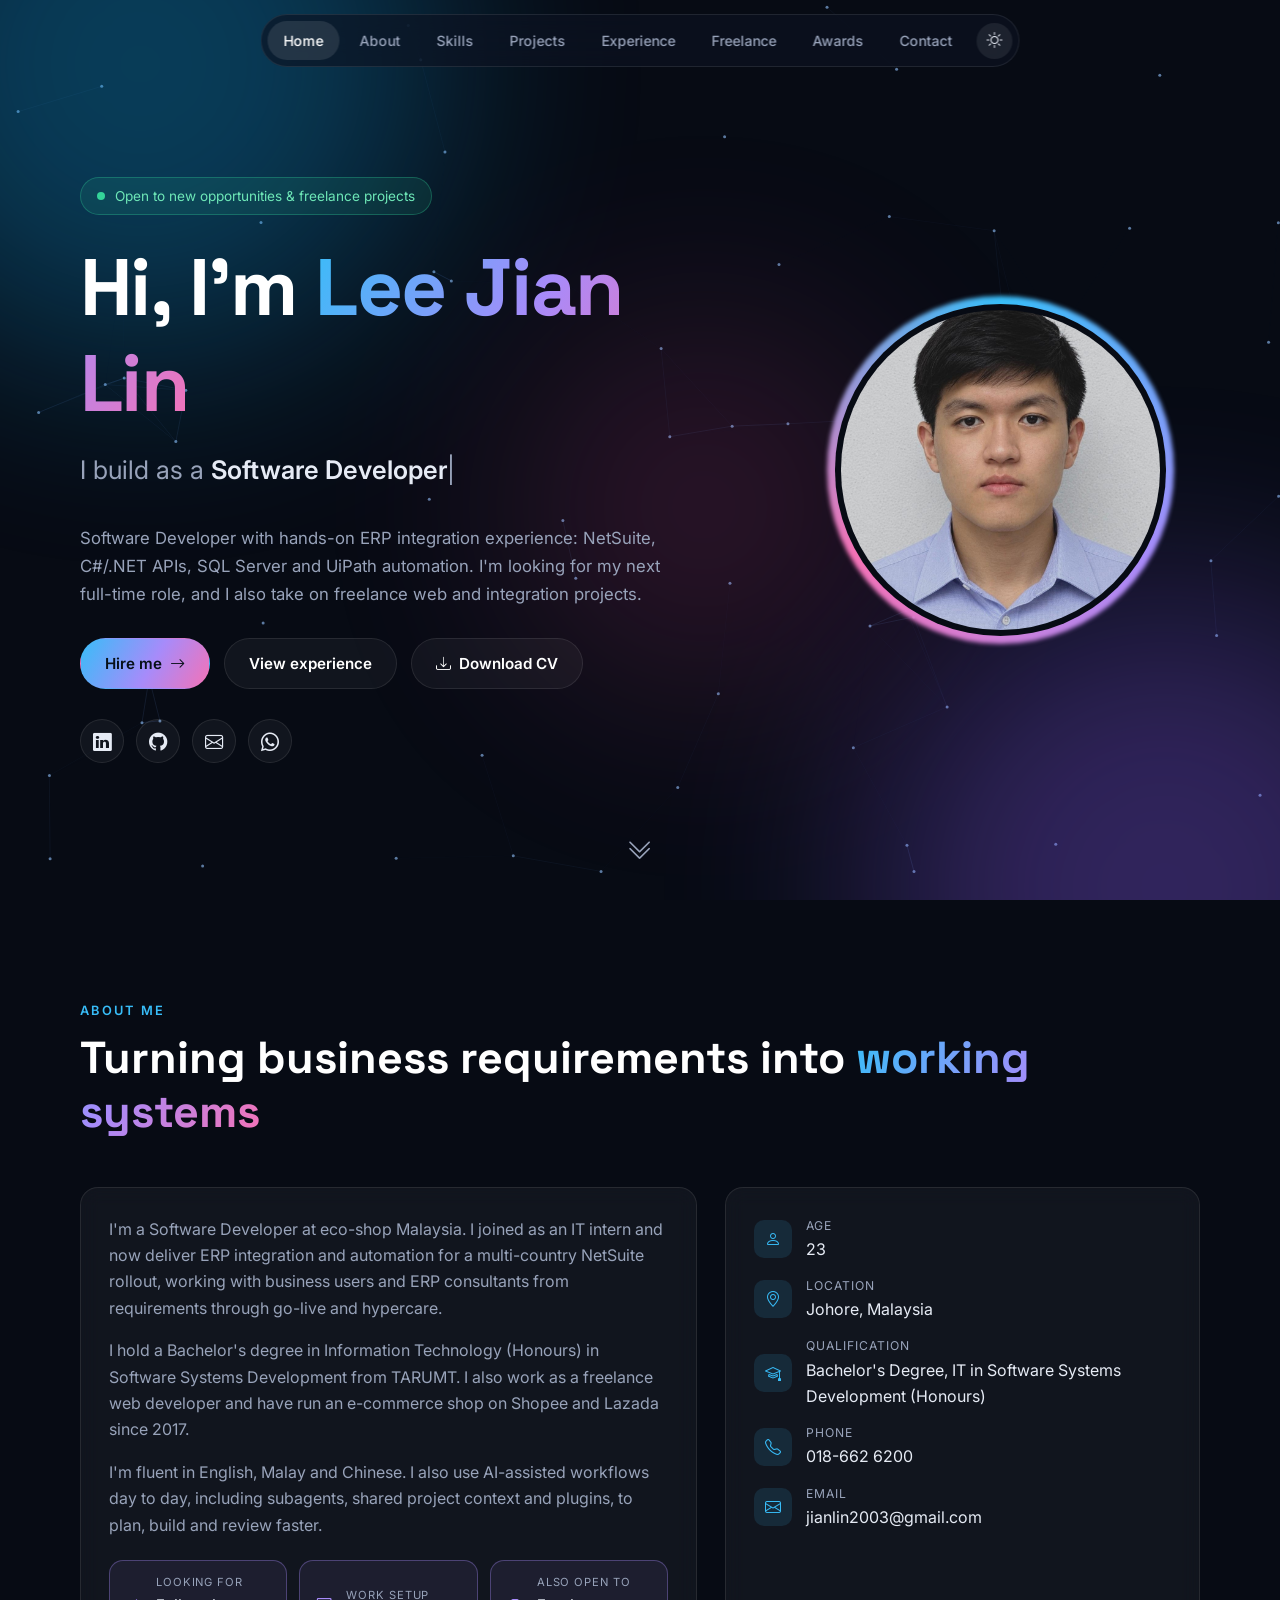
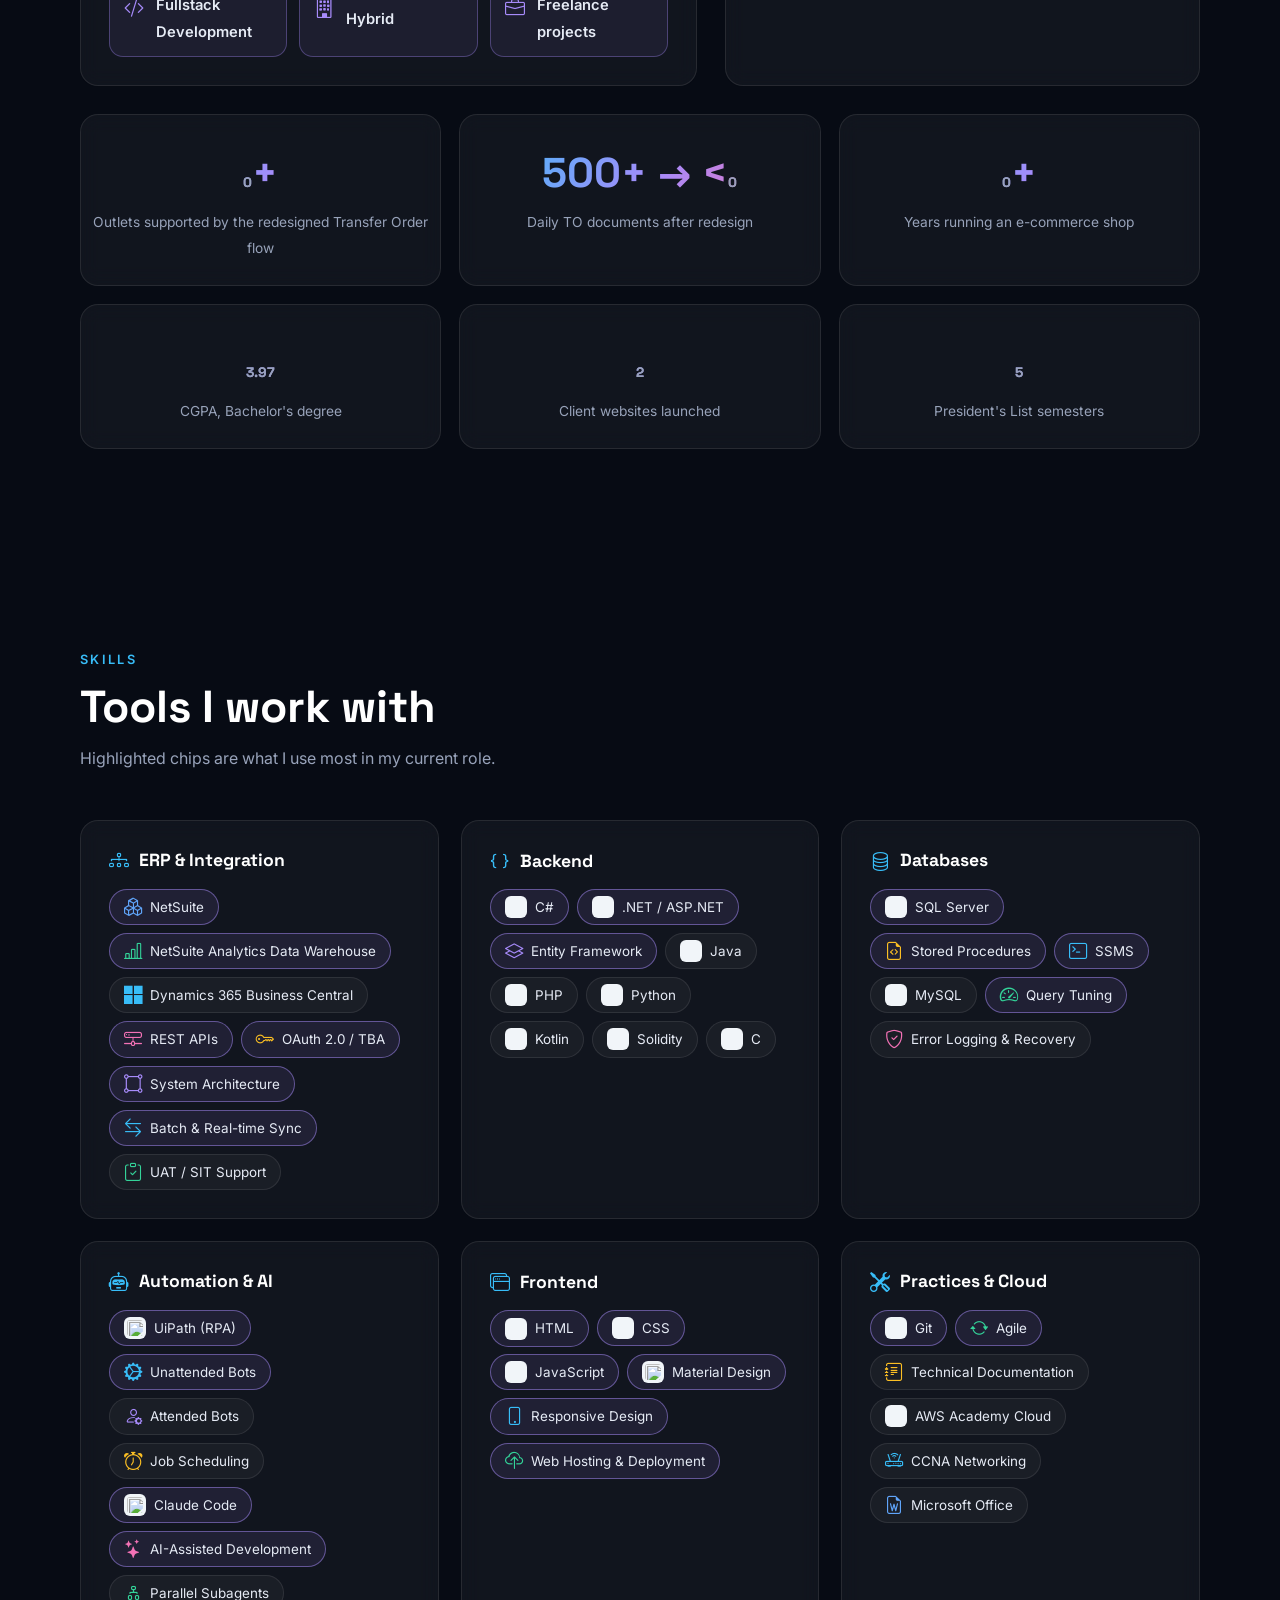
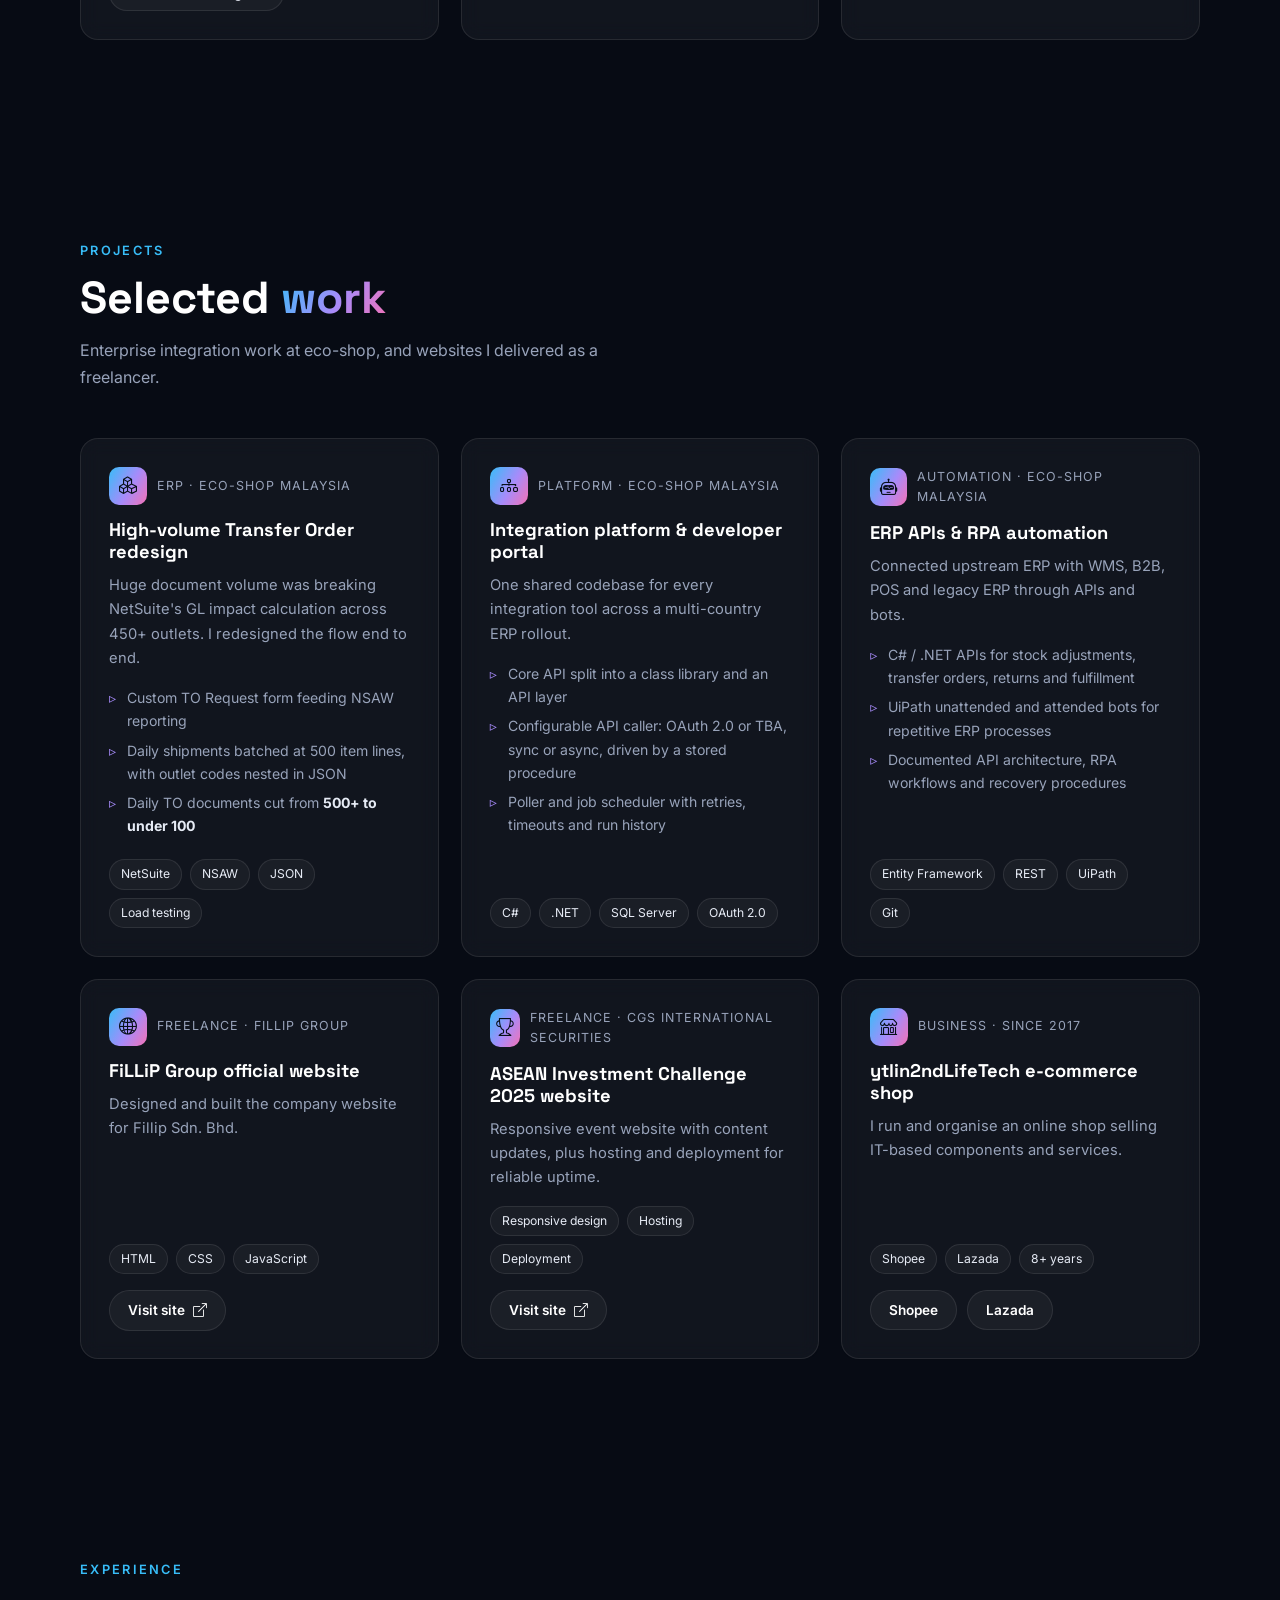
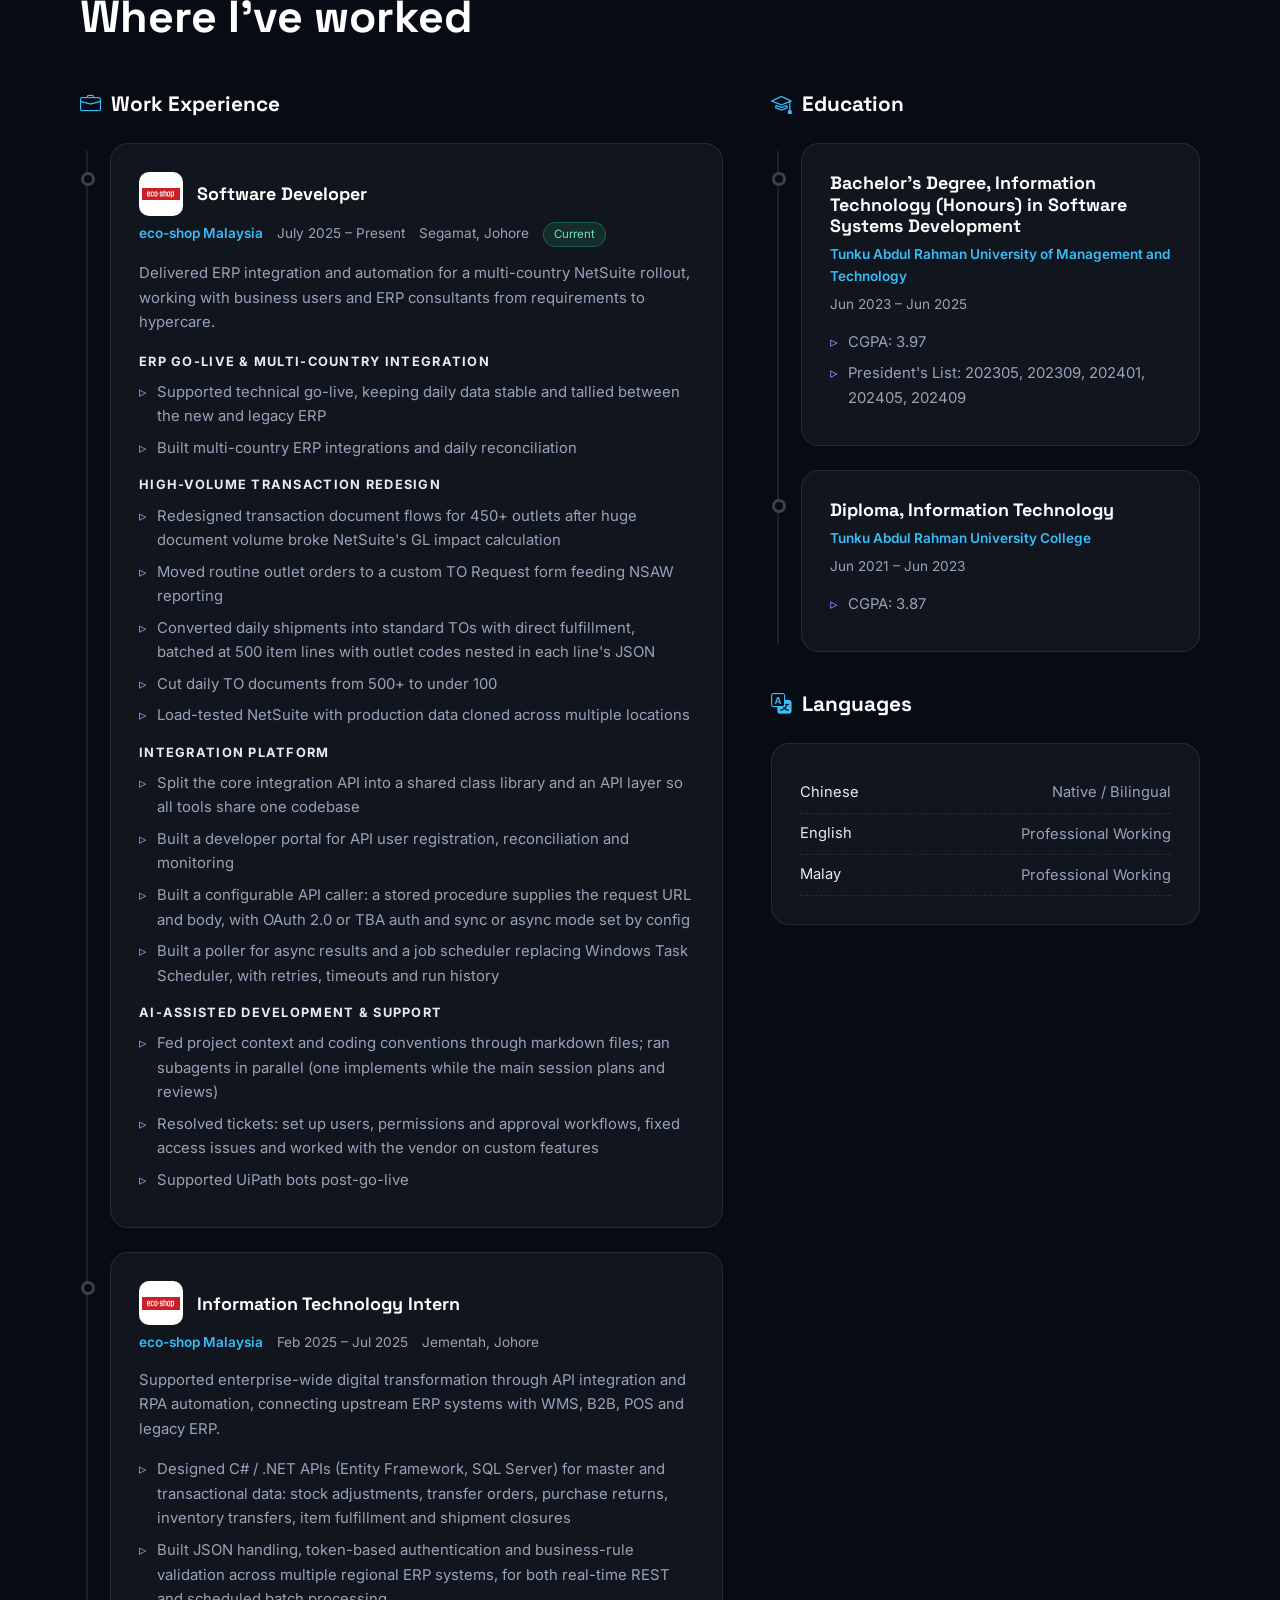
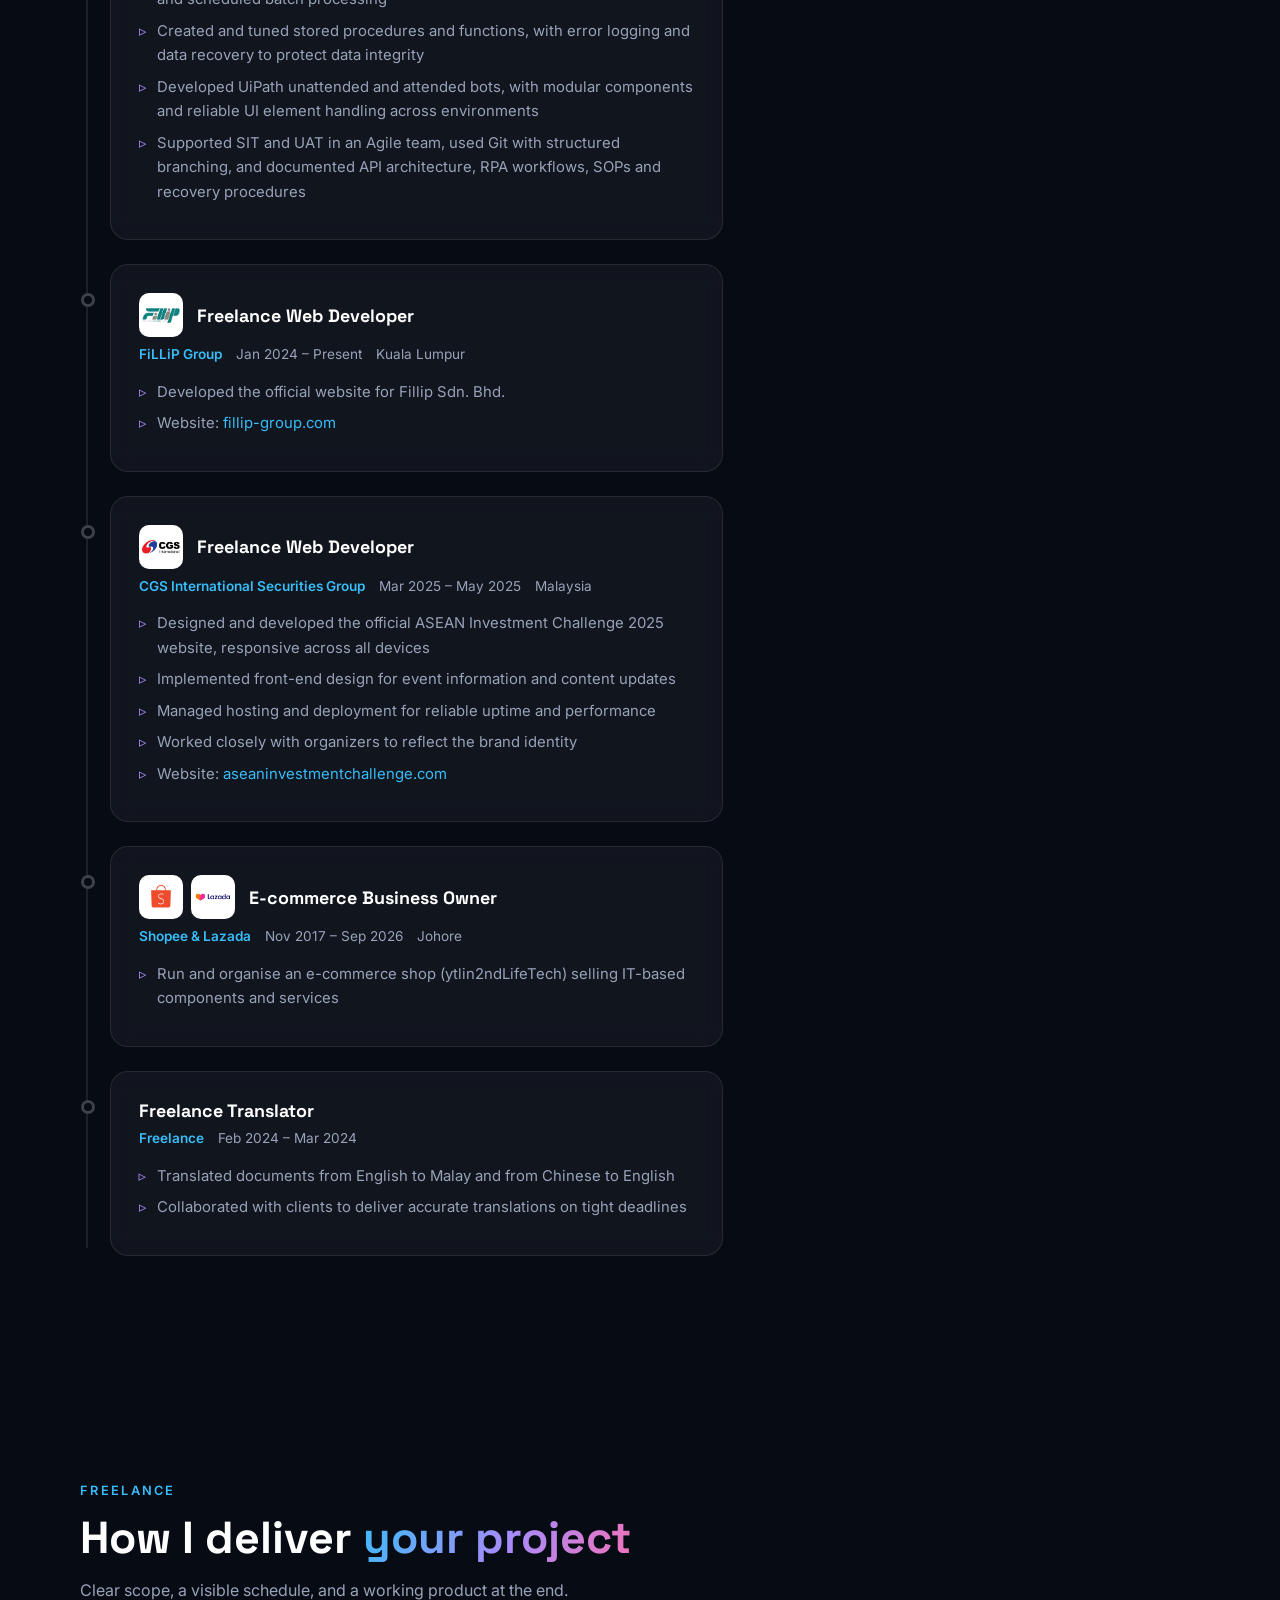
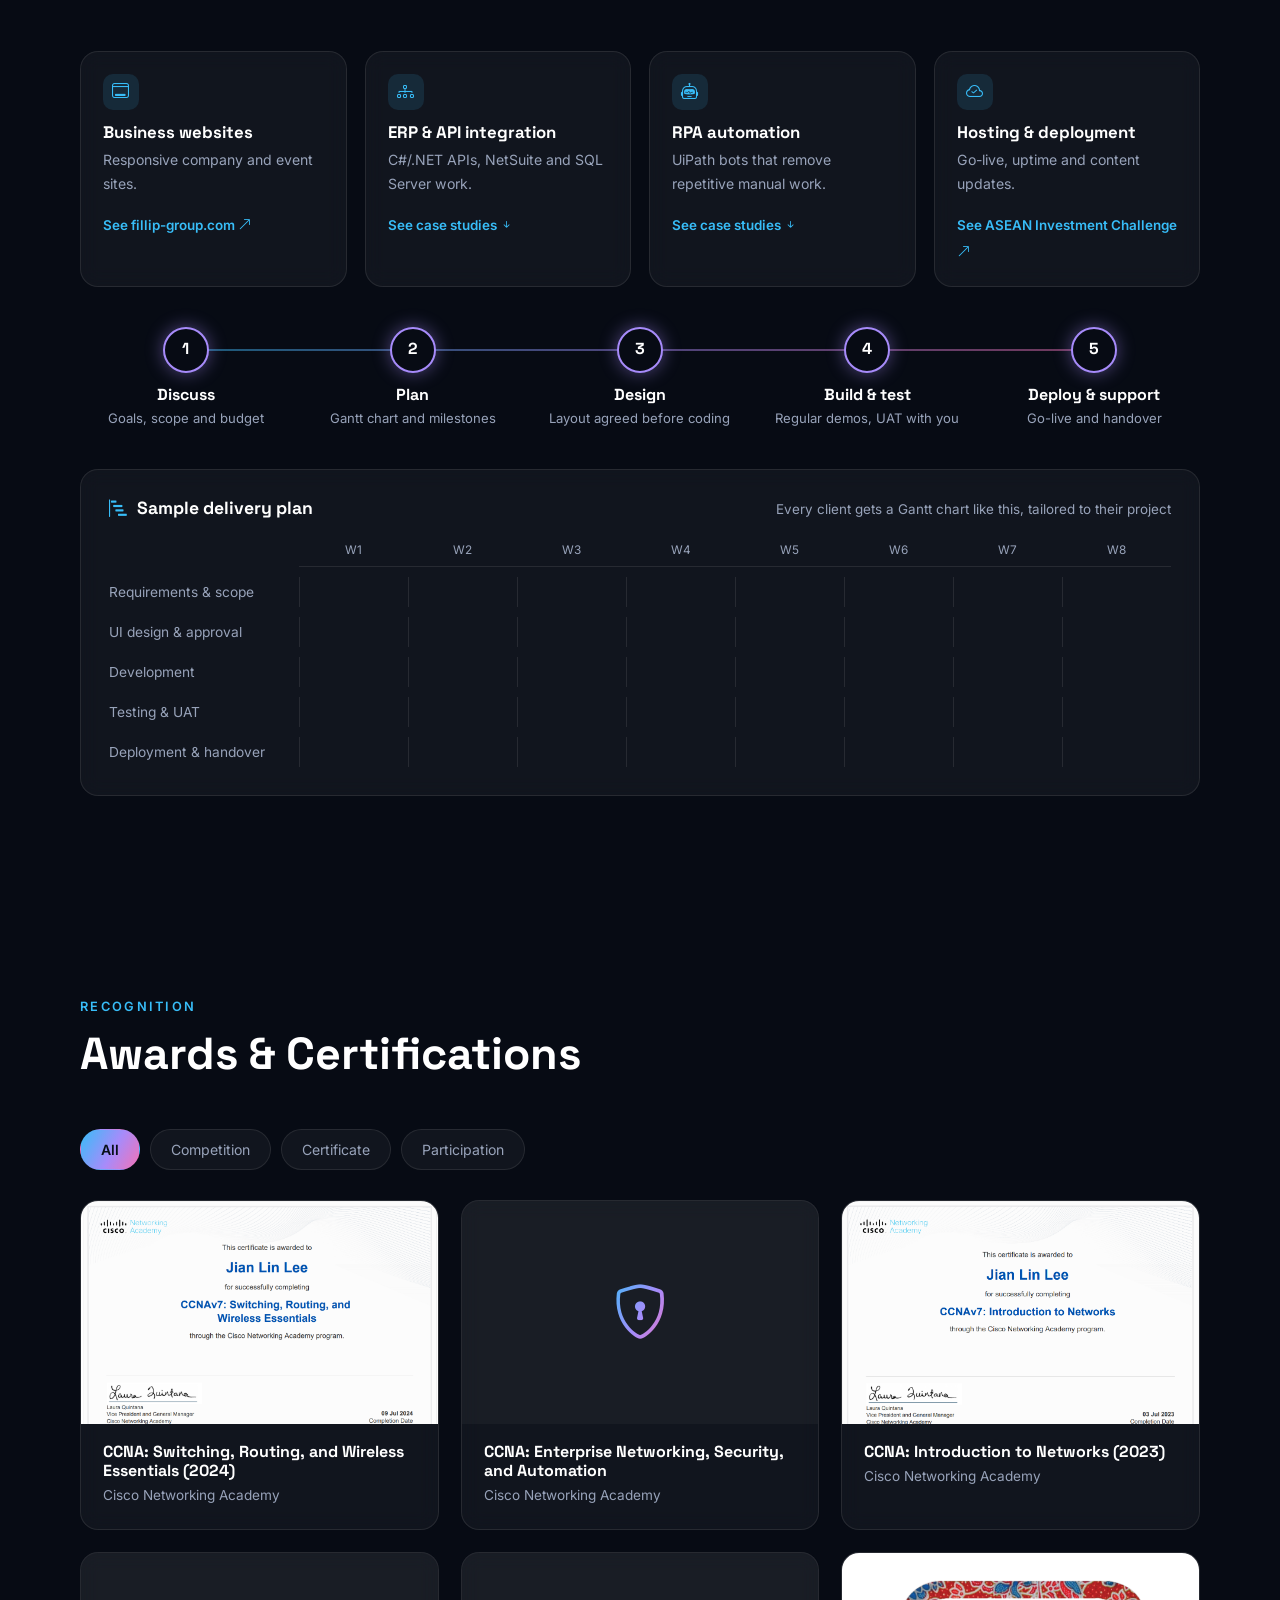
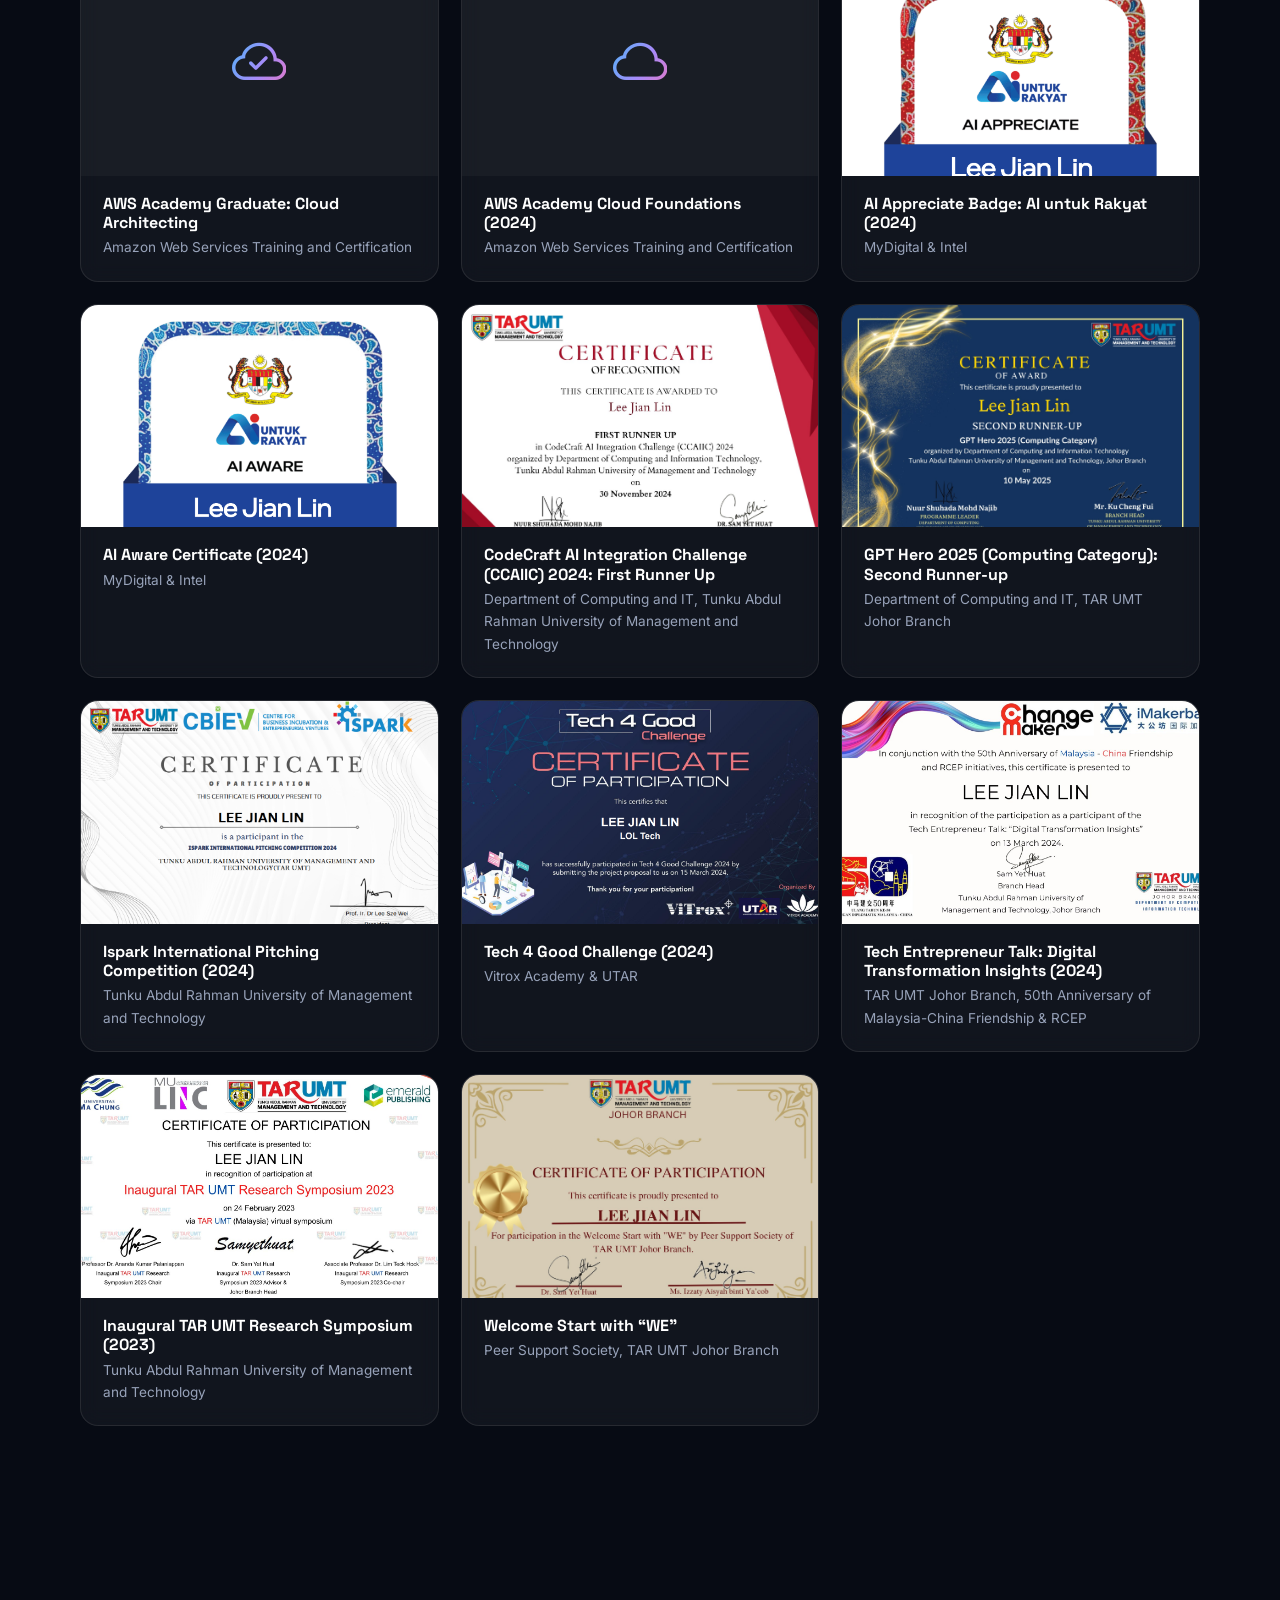
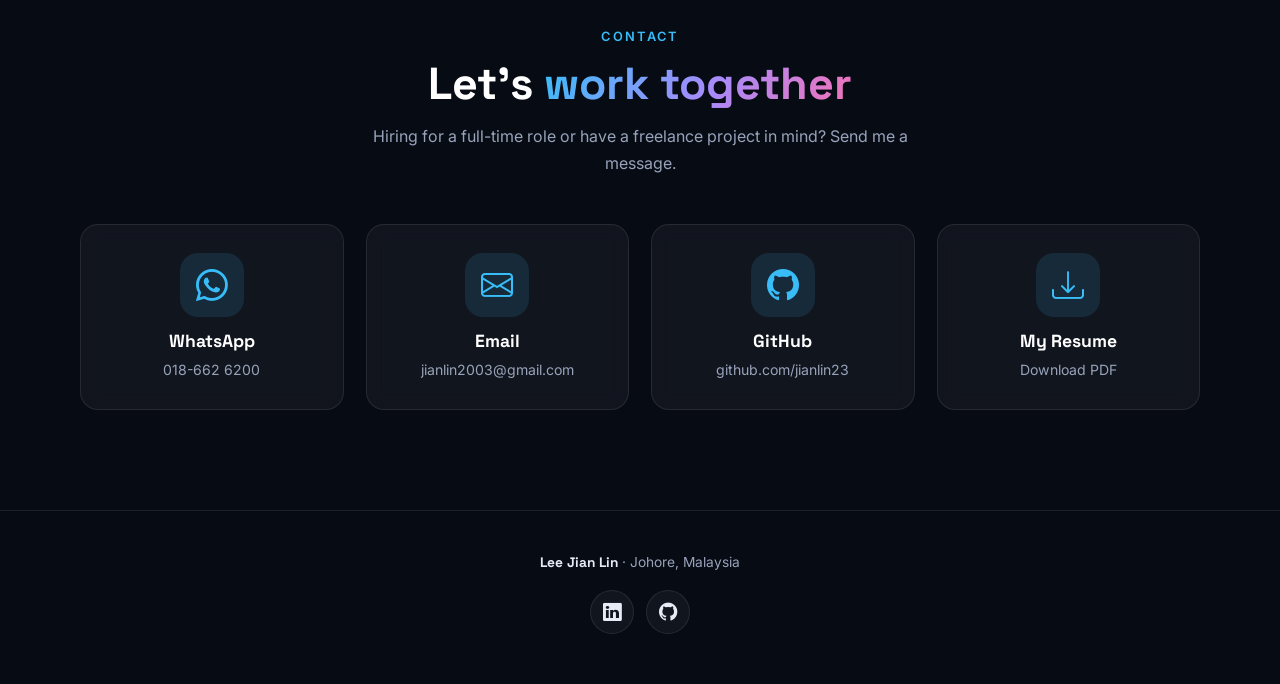
==== commit 69e9d4ad: "Minor update on certificates and mobile view fix." ====
--- a/index.html
+++ b/index.html
@@ -45,6 +45,7 @@
   <div class="cursor-glow"></div>
 
   <nav class="nav" aria-label="Main">
+    <span class="nav-brand">Lee Jian Lin</span>
     <button class="nav-toggle" aria-label="Toggle menu"><i aria-hidden="true" class="bi bi-list"></i></button>
     <a href="#hero">Home</a>
     <a href="#about">About</a>
@@ -571,15 +572,15 @@
               <div class="g-label"></div>
               <div class="g-weeks"><span>W1</span><span>W2</span><span>W3</span><span>W4</span><span>W5</span><span>W6</span><span>W7</span><span>W8</span></div>
 
-              <div class="g-label">Requirements &amp; scope</div>
+              <div class="g-label"><span>Requirements &amp; scope</span><span class="g-range">Wk 1–2</span></div>
               <div class="g-row"><i class="g-bar c1" style="grid-column:1 / 3"></i></div>
-              <div class="g-label">UI design &amp; approval</div>
+              <div class="g-label"><span>UI design &amp; approval</span><span class="g-range">Wk 2–3</span></div>
               <div class="g-row"><i class="g-bar c2" style="grid-column:2 / 4"></i></div>
-              <div class="g-label">Development</div>
+              <div class="g-label"><span>Development</span><span class="g-range">Wk 3–6</span></div>
               <div class="g-row"><i class="g-bar c3" style="grid-column:3 / 7"></i></div>
-              <div class="g-label">Testing &amp; UAT</div>
+              <div class="g-label"><span>Testing &amp; UAT</span><span class="g-range">Wk 6–7</span></div>
               <div class="g-row"><i class="g-bar c4" style="grid-column:6 / 8"></i></div>
-              <div class="g-label">Deployment &amp; handover</div>
+              <div class="g-label"><span>Deployment &amp; handover</span><span class="g-range">Wk 7–8</span></div>
               <div class="g-row"><i class="g-bar c5" style="grid-column:7 / 9"></i></div>
             </div>
           </div>
@@ -599,6 +600,7 @@
           <button class="active" data-filter="all">All</button>
           <button data-filter="competition">Competition</button>
           <button data-filter="certificate">Certificate</button>
+          <button data-filter="participation">Participation</button>
         </div>
 
         <div class="awards-grid">
@@ -641,10 +643,7 @@
           </div>
 
           <div class="card award certificate" data-aos="fade-up">
-            <a href="https://images.credly.com/size/720x720/images/2f7b0627-48a0-4894-8d46-3245bdfe0463/image.png"
-              class="glightbox thumb" data-title="AWS Academy Cloud Foundations (2024)"><img
-                src="https://images.credly.com/size/720x720/images/2f7b0627-48a0-4894-8d46-3245bdfe0463/image.png"
-                alt="Badge: AWS Academy Cloud Foundations, 2024" loading="lazy"></a>
+            <div class="thumb icon"><i aria-hidden="true" class="bi bi-cloud"></i></div>
             <div class="info">
               <h4>AWS Academy Cloud Foundations (2024)</h4>
               <p>Amazon Web Services Training and Certification</p>
@@ -671,6 +670,26 @@
           </div>
 
           <div class="card award competition" data-aos="fade-up">
+            <a href="assets/img/competitions/ccaiic-2024.jpg" class="glightbox thumb"
+              data-title="CodeCraft AI Integration Challenge (CCAIIC) 2024: First Runner Up"><img src="assets/img/competitions/ccaiic-2024.jpg"
+                alt="Certificate of Recognition: First Runner Up, CodeCraft AI Integration Challenge 2024, TAR UMT" loading="lazy"></a>
+            <div class="info">
+              <h4>CodeCraft AI Integration Challenge (CCAIIC) 2024: First Runner Up</h4>
+              <p>Department of Computing and IT, Tunku Abdul Rahman University of Management and Technology</p>
+            </div>
+          </div>
+
+          <div class="card award competition" data-aos="fade-up">
+            <a href="assets/img/competitions/gpt-hero-2025.jpg" class="glightbox thumb"
+              data-title="GPT Hero 2025 (Computing Category): Second Runner-up"><img src="assets/img/competitions/gpt-hero-2025.jpg"
+                alt="Certificate of Award: Second Runner-up, GPT Hero 2025 Computing Category, TAR UMT Johor Branch" loading="lazy"></a>
+            <div class="info">
+              <h4>GPT Hero 2025 (Computing Category): Second Runner-up</h4>
+              <p>Department of Computing and IT, TAR UMT Johor Branch</p>
+            </div>
+          </div>
+
+          <div class="card award competition" data-aos="fade-up">
             <a href="assets/img/competitions/Ispark.png" class="glightbox thumb"
               data-title="Ispark International Pitching Competition (2024)"><img src="assets/img/competitions/Ispark.png"
                 alt="Certificate: Ispark International Pitching Competition, 2024" loading="lazy"></a>
@@ -687,6 +706,36 @@
             <div class="info">
               <h4>Tech 4 Good Challenge (2024)</h4>
               <p>Vitrox Academy &amp; UTAR</p>
+            </div>
+          </div>
+
+          <div class="card award participation" data-aos="fade-up">
+            <a href="assets/img/competitions/tech-talk-2024.jpg" class="glightbox thumb"
+              data-title="Tech Entrepreneur Talk: Digital Transformation Insights (2024)"><img src="assets/img/competitions/tech-talk-2024.jpg"
+                alt="Certificate of Participation: Tech Entrepreneur Talk, Digital Transformation Insights, 13 March 2024" loading="lazy"></a>
+            <div class="info">
+              <h4>Tech Entrepreneur Talk: Digital Transformation Insights (2024)</h4>
+              <p>TAR UMT Johor Branch, 50th Anniversary of Malaysia-China Friendship &amp; RCEP</p>
+            </div>
+          </div>
+
+          <div class="card award participation" data-aos="fade-up">
+            <a href="assets/img/competitions/research-symposium-2023.jpg" class="glightbox thumb"
+              data-title="Inaugural TAR UMT Research Symposium (2023)"><img src="assets/img/competitions/research-symposium-2023.jpg"
+                alt="Certificate of Participation: Inaugural TAR UMT Research Symposium, 24 February 2023" loading="lazy"></a>
+            <div class="info">
+              <h4>Inaugural TAR UMT Research Symposium (2023)</h4>
+              <p>Tunku Abdul Rahman University of Management and Technology</p>
+            </div>
+          </div>
+
+          <div class="card award participation" data-aos="fade-up">
+            <a href="assets/img/competitions/start-with-we.jpg" class="glightbox thumb"
+              data-title="Welcome Start with &ldquo;WE&rdquo;"><img src="assets/img/competitions/start-with-we.jpg"
+                alt="Certificate of Participation: Welcome Start with WE, Peer Support Society, TAR UMT Johor Branch" loading="lazy"></a>
+            <div class="info">
+              <h4>Welcome Start with &ldquo;WE&rdquo;</h4>
+              <p>Peer Support Society, TAR UMT Johor Branch</p>
             </div>
           </div>
         </div>
--- a/assets/css/site.css
+++ b/assets/css/site.css
@@ -1571,3 +1571,36 @@
 }
 .skip-link:focus { transform: none; color: #071018; }
 [data-theme="light"] .skip-link, [data-theme="light"] .skip-link:focus { color: #fff; }
+
+/* ==========================================================
+   Mobile nav: name on the left, menu + theme buttons on the right
+   ========================================================== */
+.nav-brand { display: none; }
+
+@media (max-width: 640px) {
+  .nav { align-items: center; }
+  .nav-brand {
+    display: block;
+    order: 0;
+    padding: 0 12px;
+    font-family: var(--font-head);
+    font-weight: 600;
+    color: var(--heading);
+  }
+  .nav-toggle { order: 1; margin-left: auto; }
+  .theme-toggle { order: 2; margin-left: 4px; }
+  .nav a { order: 3; }
+}
+
+/* ---------- Gantt on phones: label above each bar, full-width track, no sideways scroll ---------- */
+.g-range { display: none; }
+
+@media (max-width: 640px) {
+  .gantt-grid { grid-template-columns: 1fr; min-width: 0; row-gap: 2px; }
+  .g-label:empty { display: none; }
+  .g-label { display: flex; justify-content: space-between; align-items: baseline; gap: 12px; padding: 12px 0 2px; color: var(--text); font-size: .88rem; font-weight: 500; }
+  .g-range { display: inline; color: var(--muted); font-size: .76rem; font-weight: 400; white-space: nowrap; }
+  .g-weeks span { font-size: .66rem; }
+  .g-row { min-height: 26px; }
+  .g-bar { height: 16px; }
+}
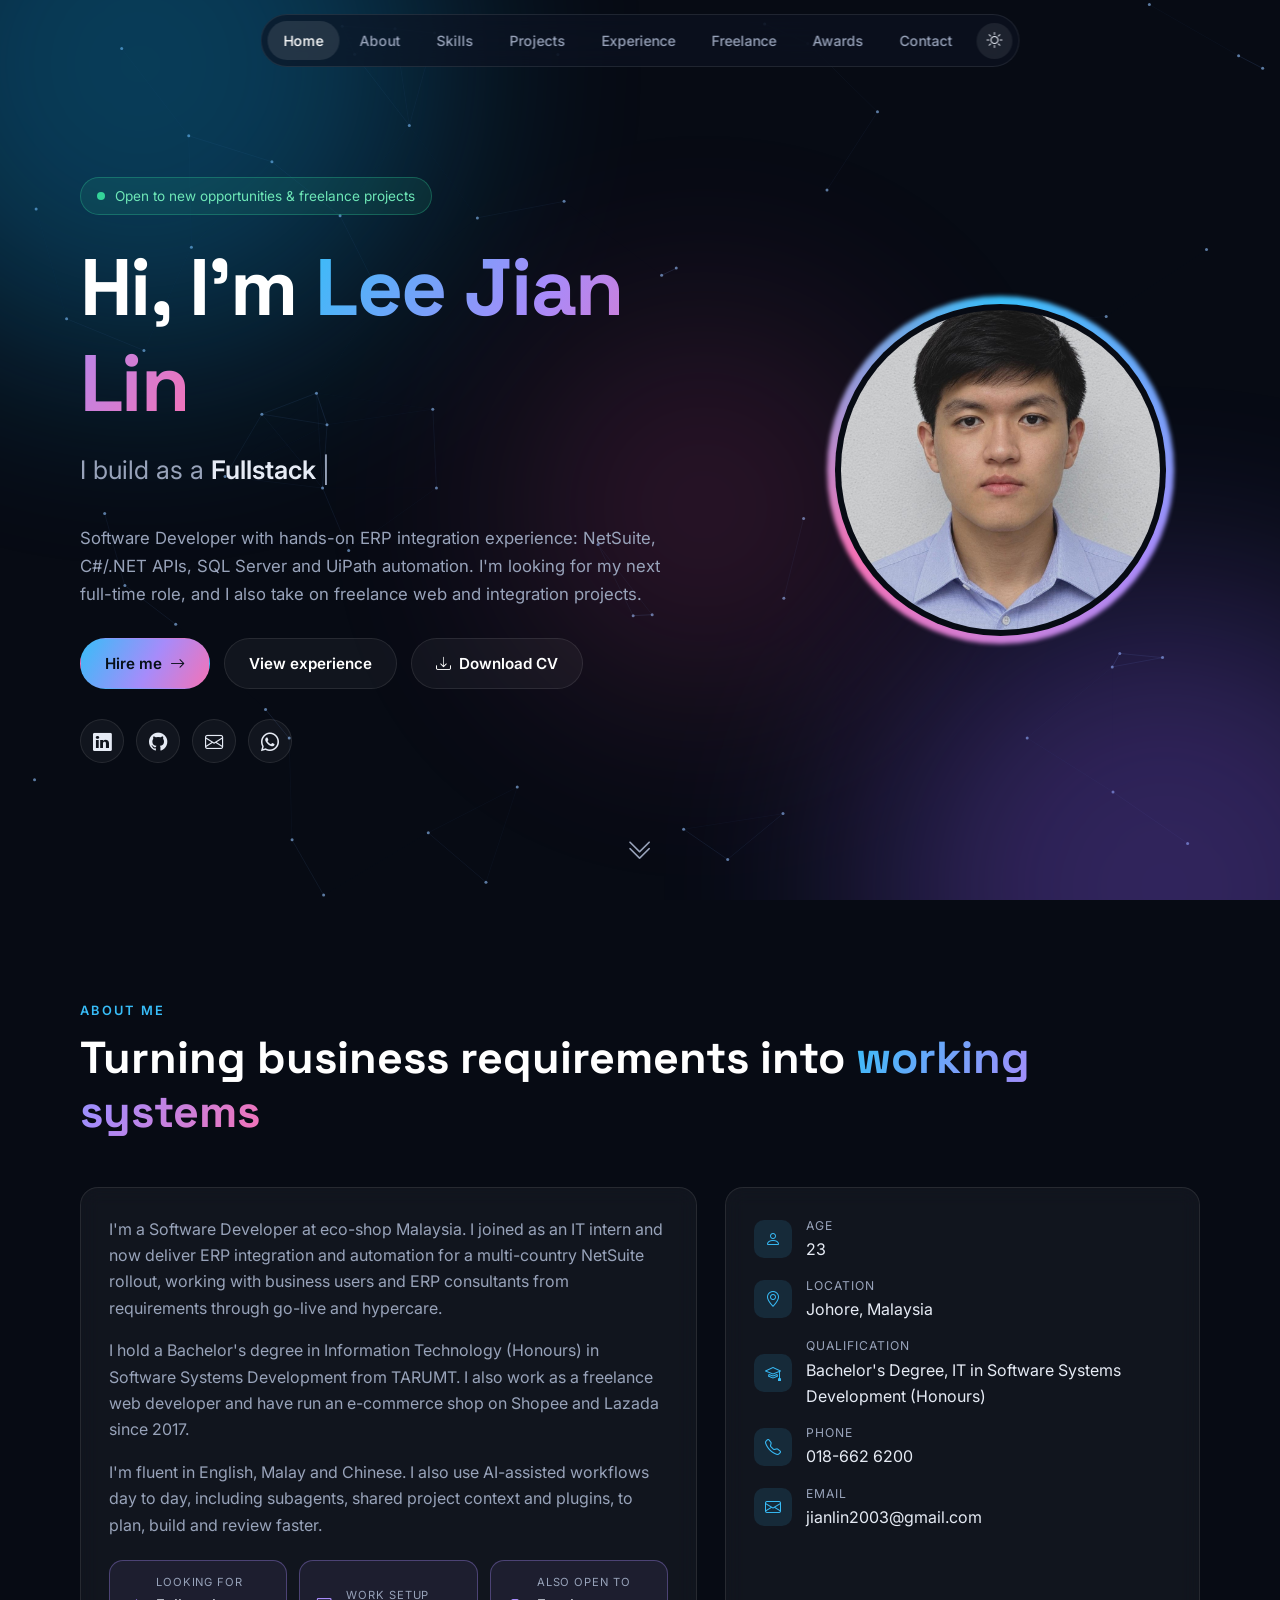
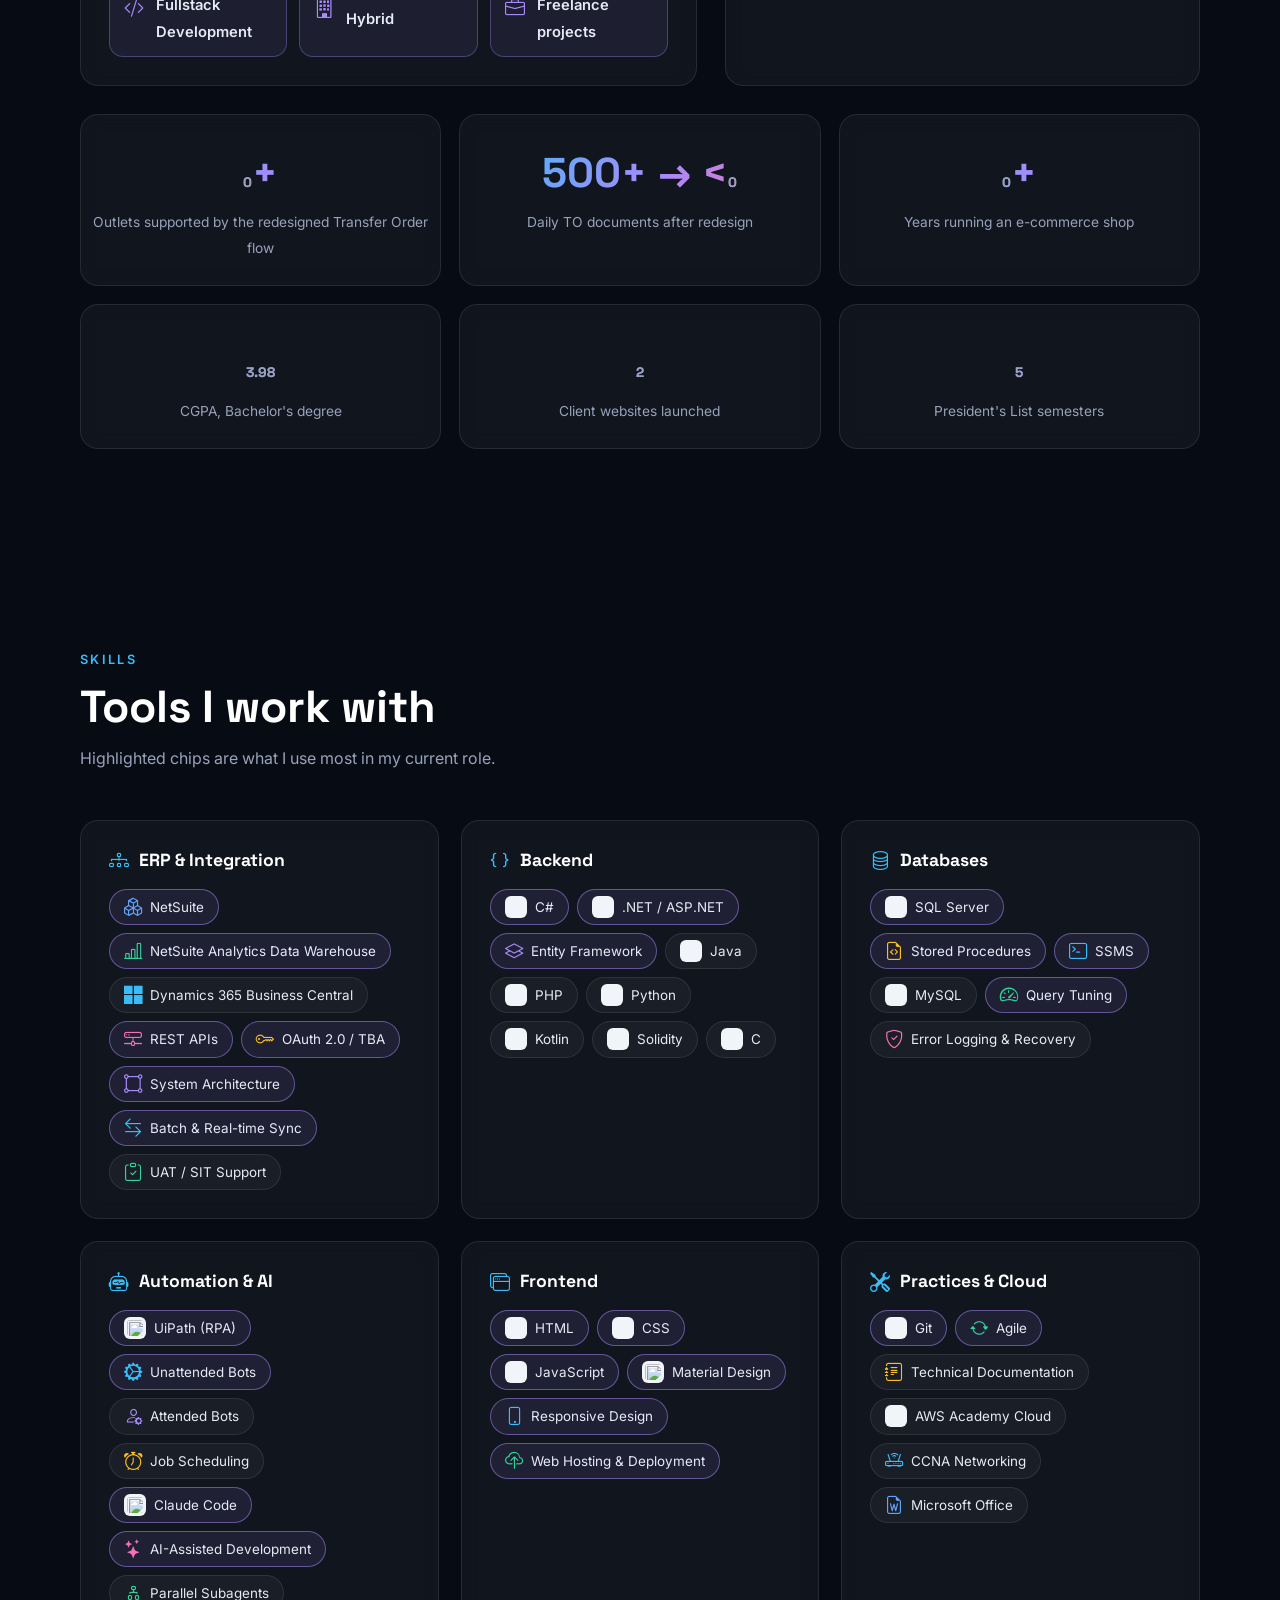
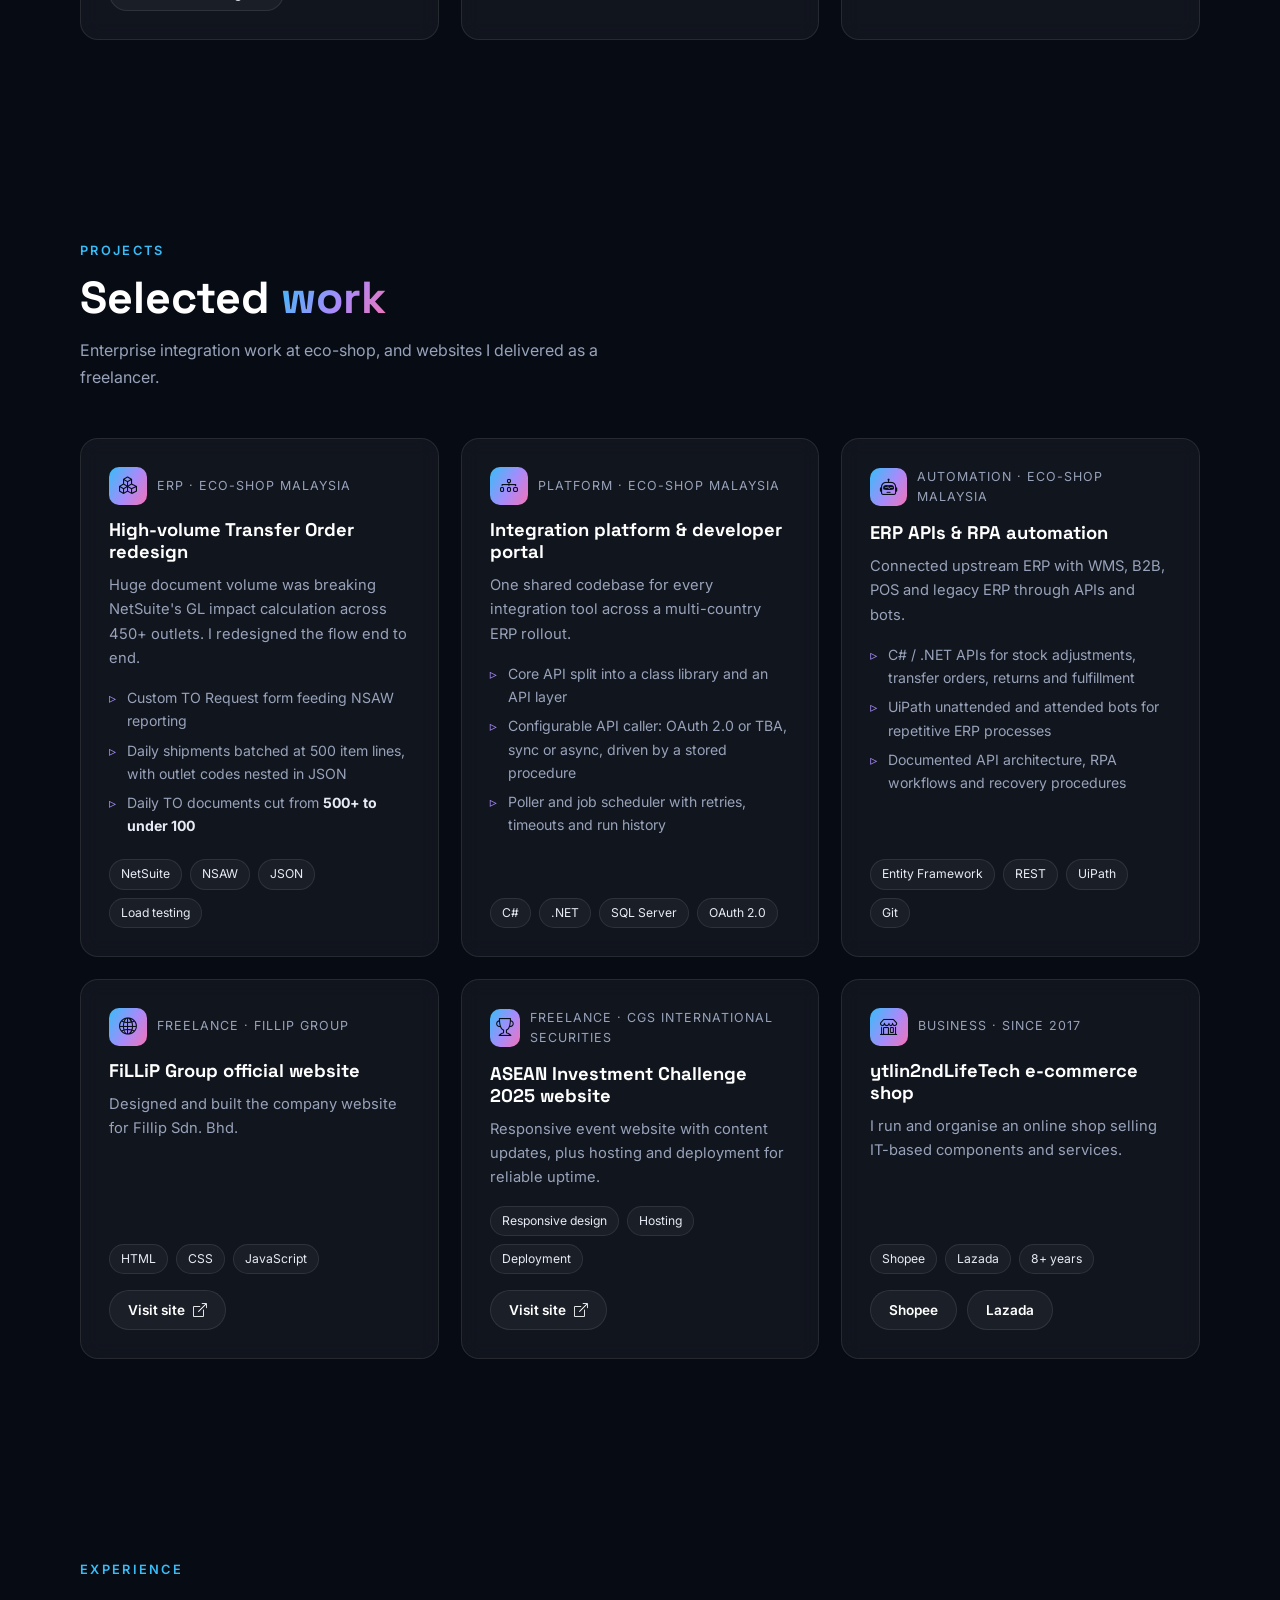
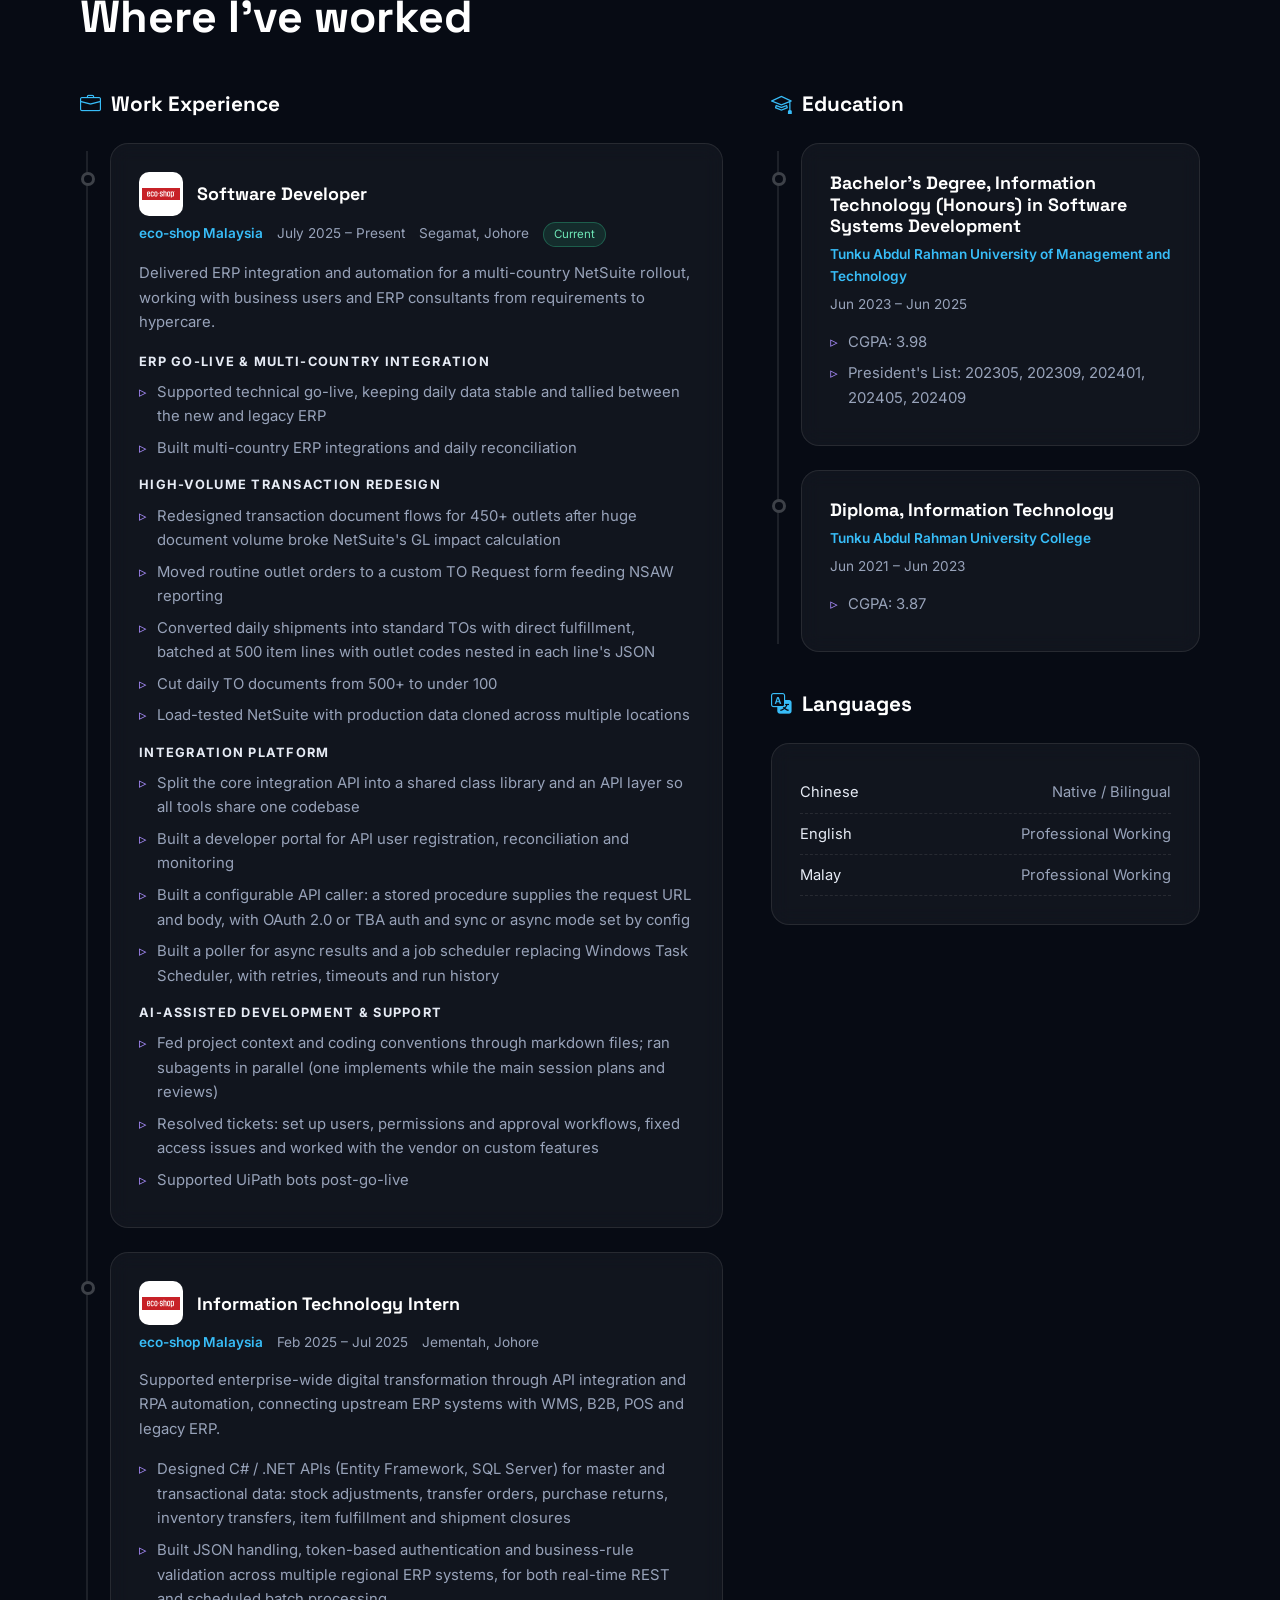
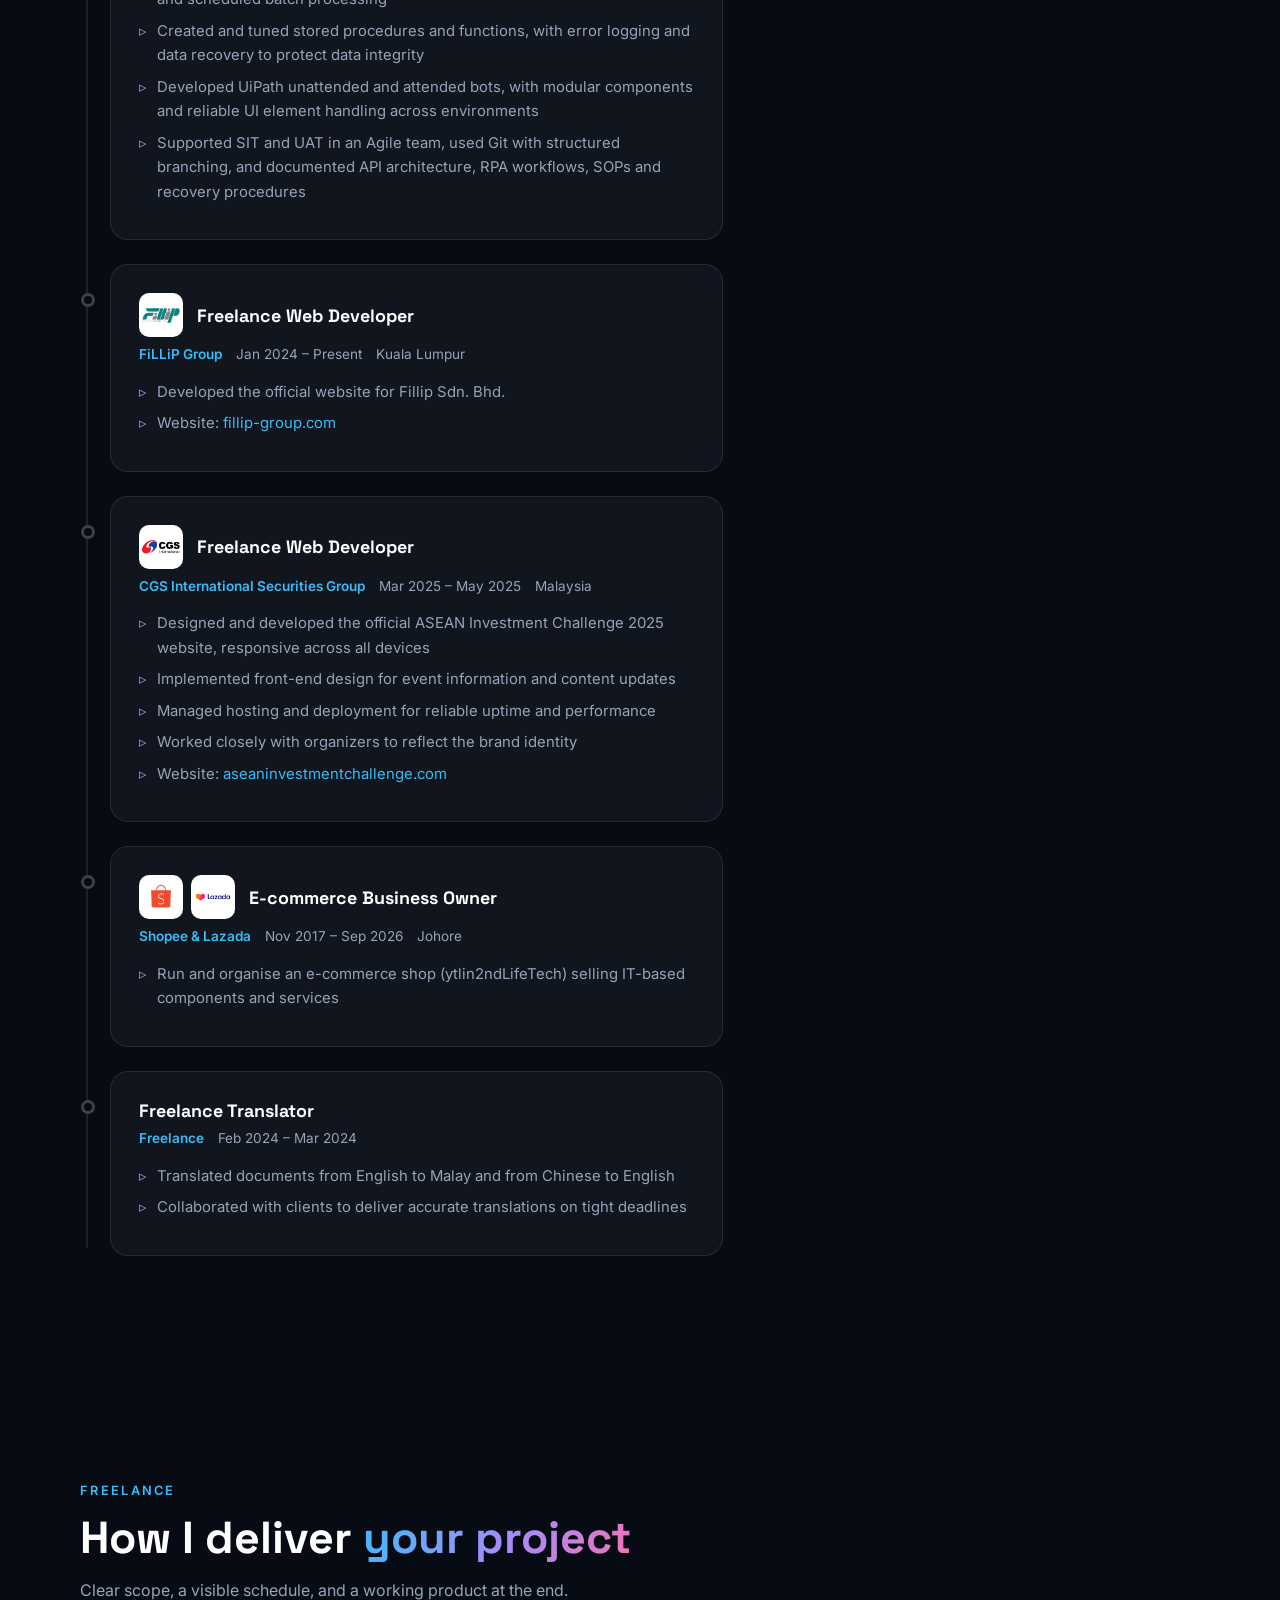
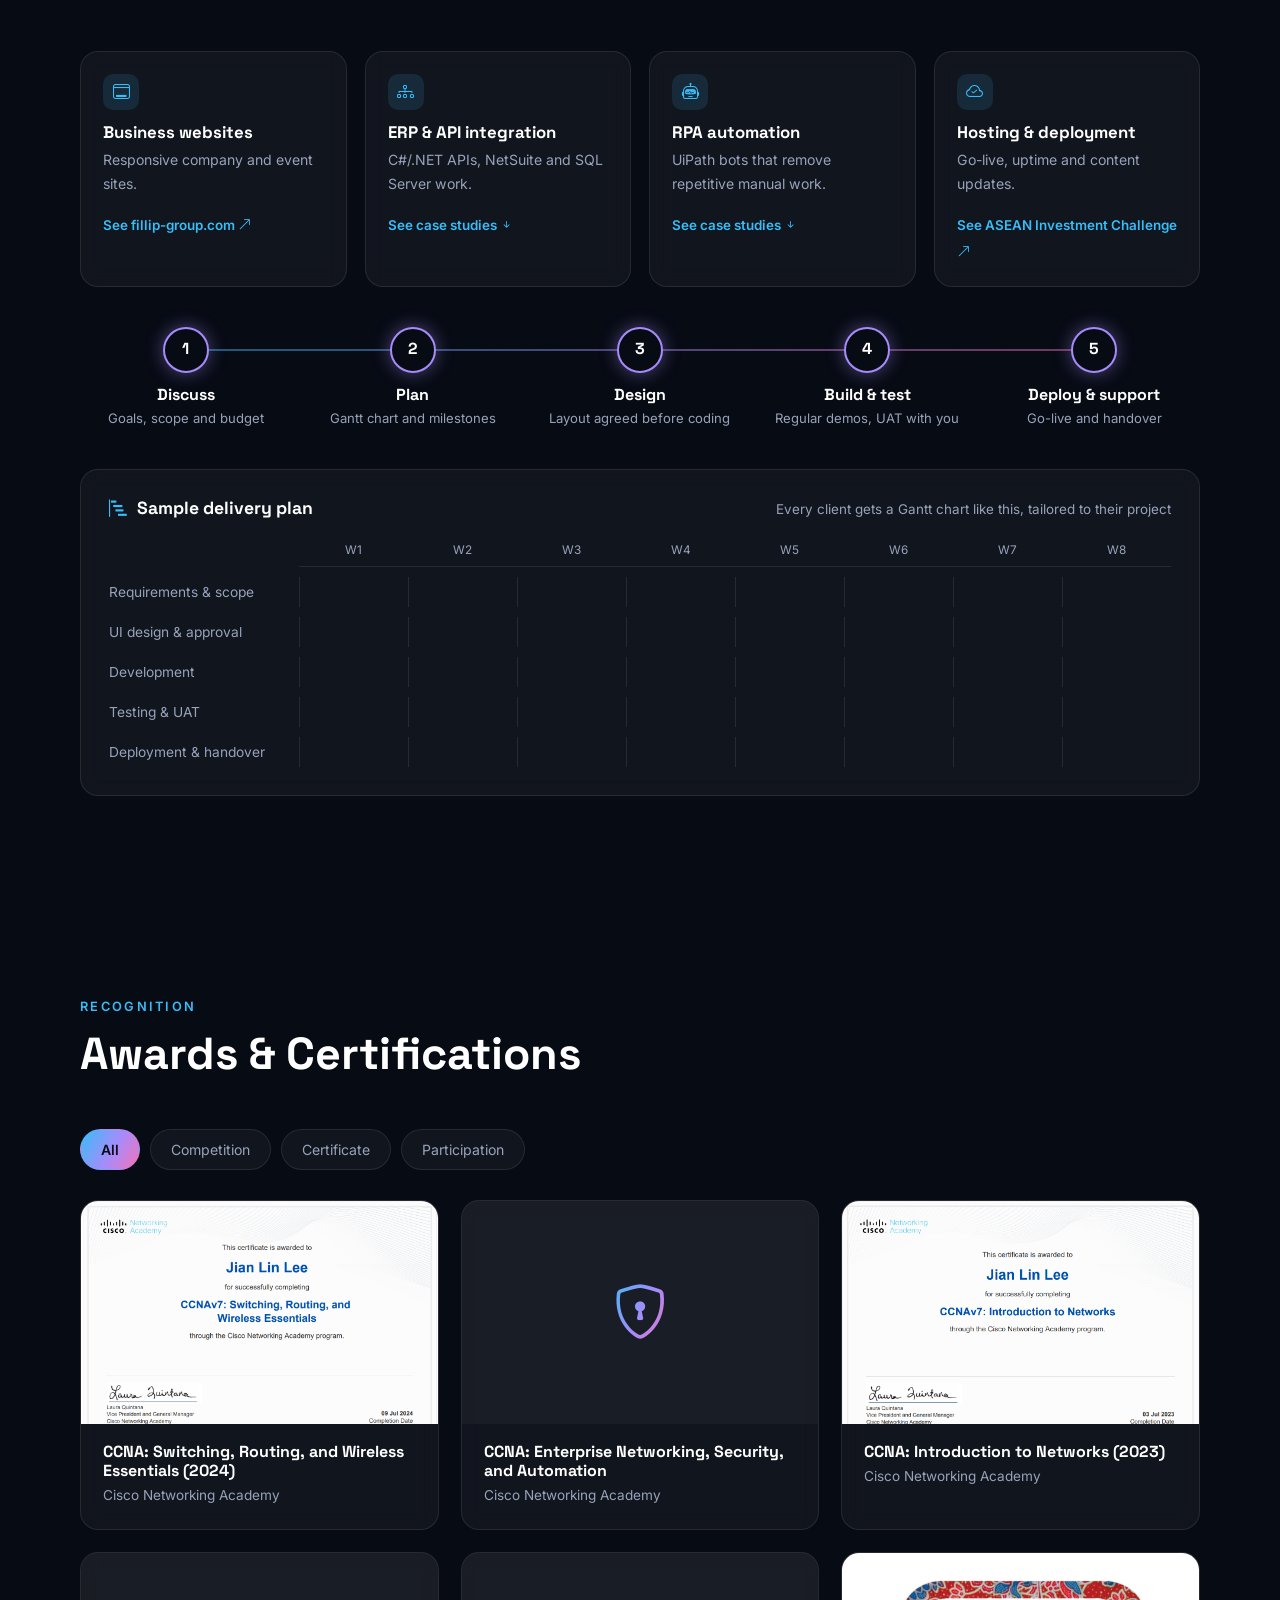
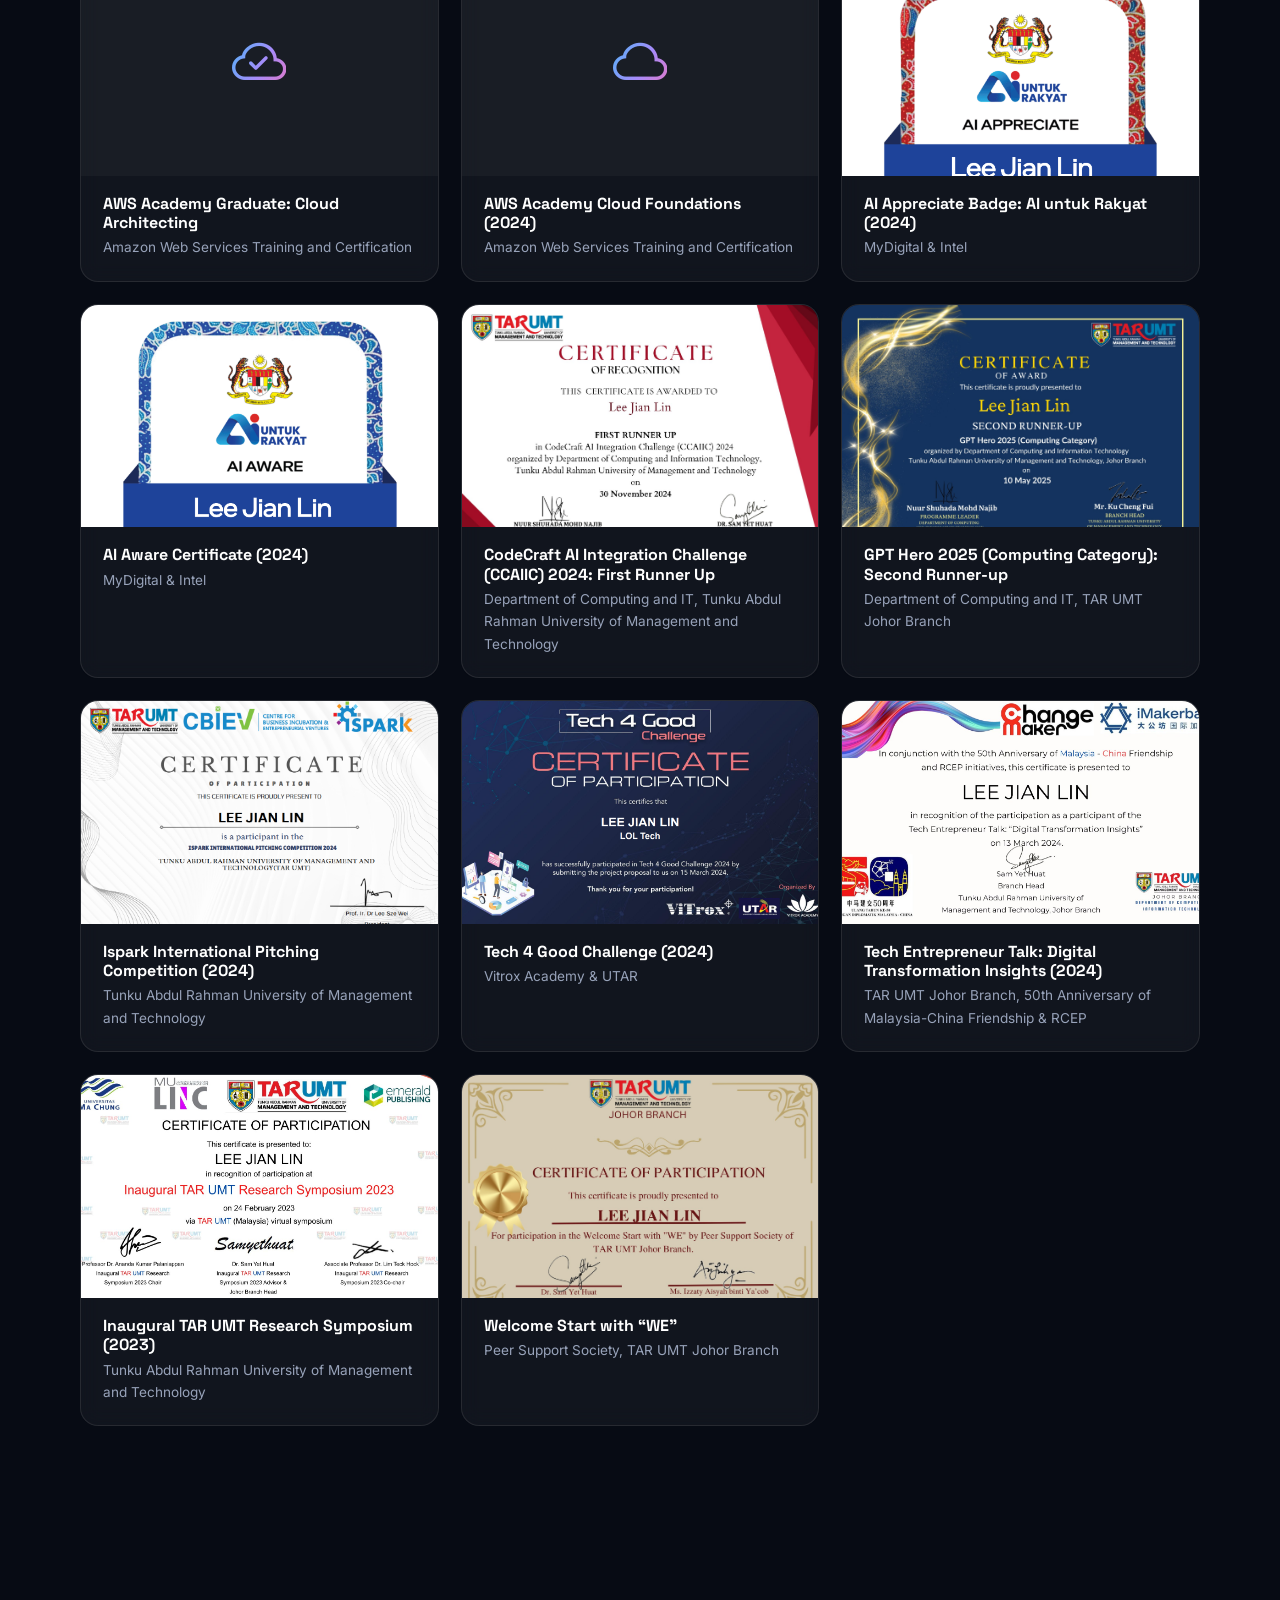
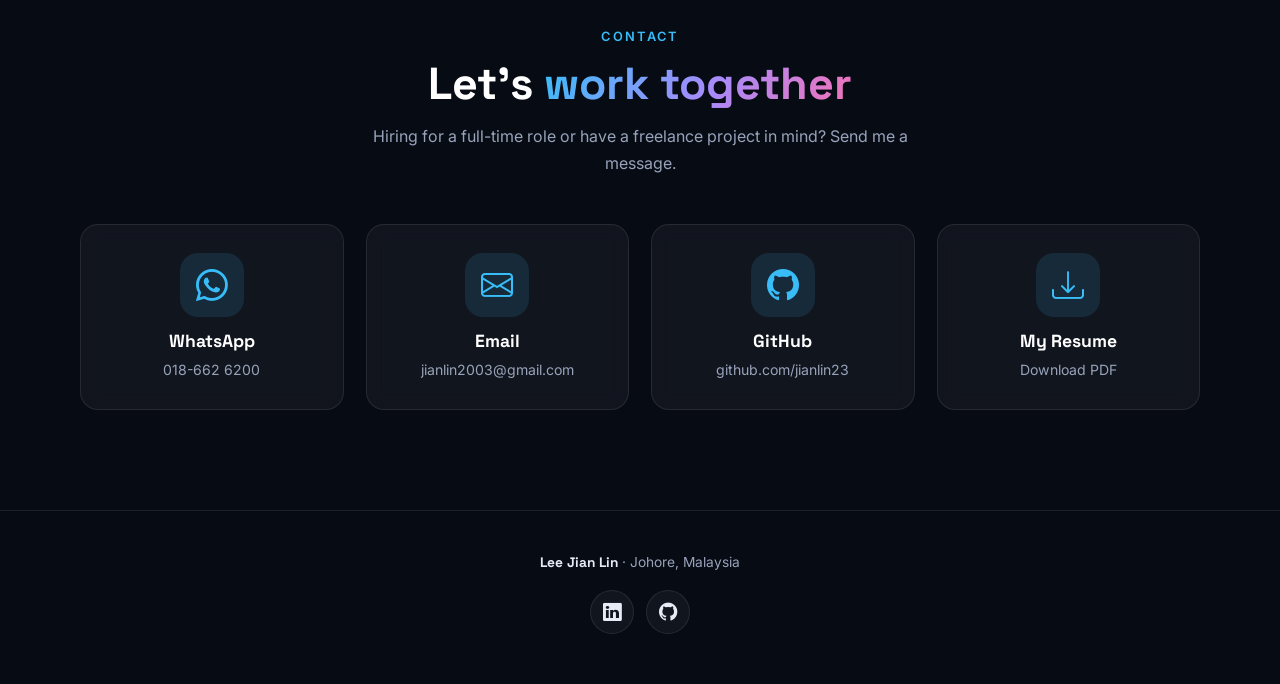
==== commit 13d91efb: "Update ATS free resume." ====
--- a/index.html
+++ b/index.html
@@ -144,7 +144,7 @@
           <div class="card stat" data-aos="fade-up" data-aos-delay="160"><b class="grad-text"><span
                 data-count="8">0</span>+</b><span>Years running an e-commerce shop</span></div>
           <div class="card stat" data-aos="fade-up" data-aos-delay="240"><b class="grad-text"><span
-                data-count="3.97">0</span></b><span>CGPA, Bachelor's degree</span></div>
+                data-count="3.98">0</span></b><span>CGPA, Bachelor's degree</span></div>
           <div class="card stat" data-aos="fade-up" data-aos-delay="320"><b class="grad-text"><span data-count="2">0</span></b><span>Client websites launched</span></div>
           <div class="card stat" data-aos="fade-up" data-aos-delay="400"><b class="grad-text"><span data-count="5">0</span></b><span>President's List semesters</span></div>
         </div>
@@ -490,7 +490,7 @@
                 <div class="t-meta"><span class="org">Tunku Abdul Rahman University of Management and
                     Technology</span><span>Jun 2023 – Jun 2025</span></div>
                 <ul>
-                  <li>CGPA: 3.97</li>
+                  <li>CGPA: 3.98</li>
                   <li>President's List: 202305, 202309, 202401, 202405, 202409</li>
                 </ul>
               </div>
